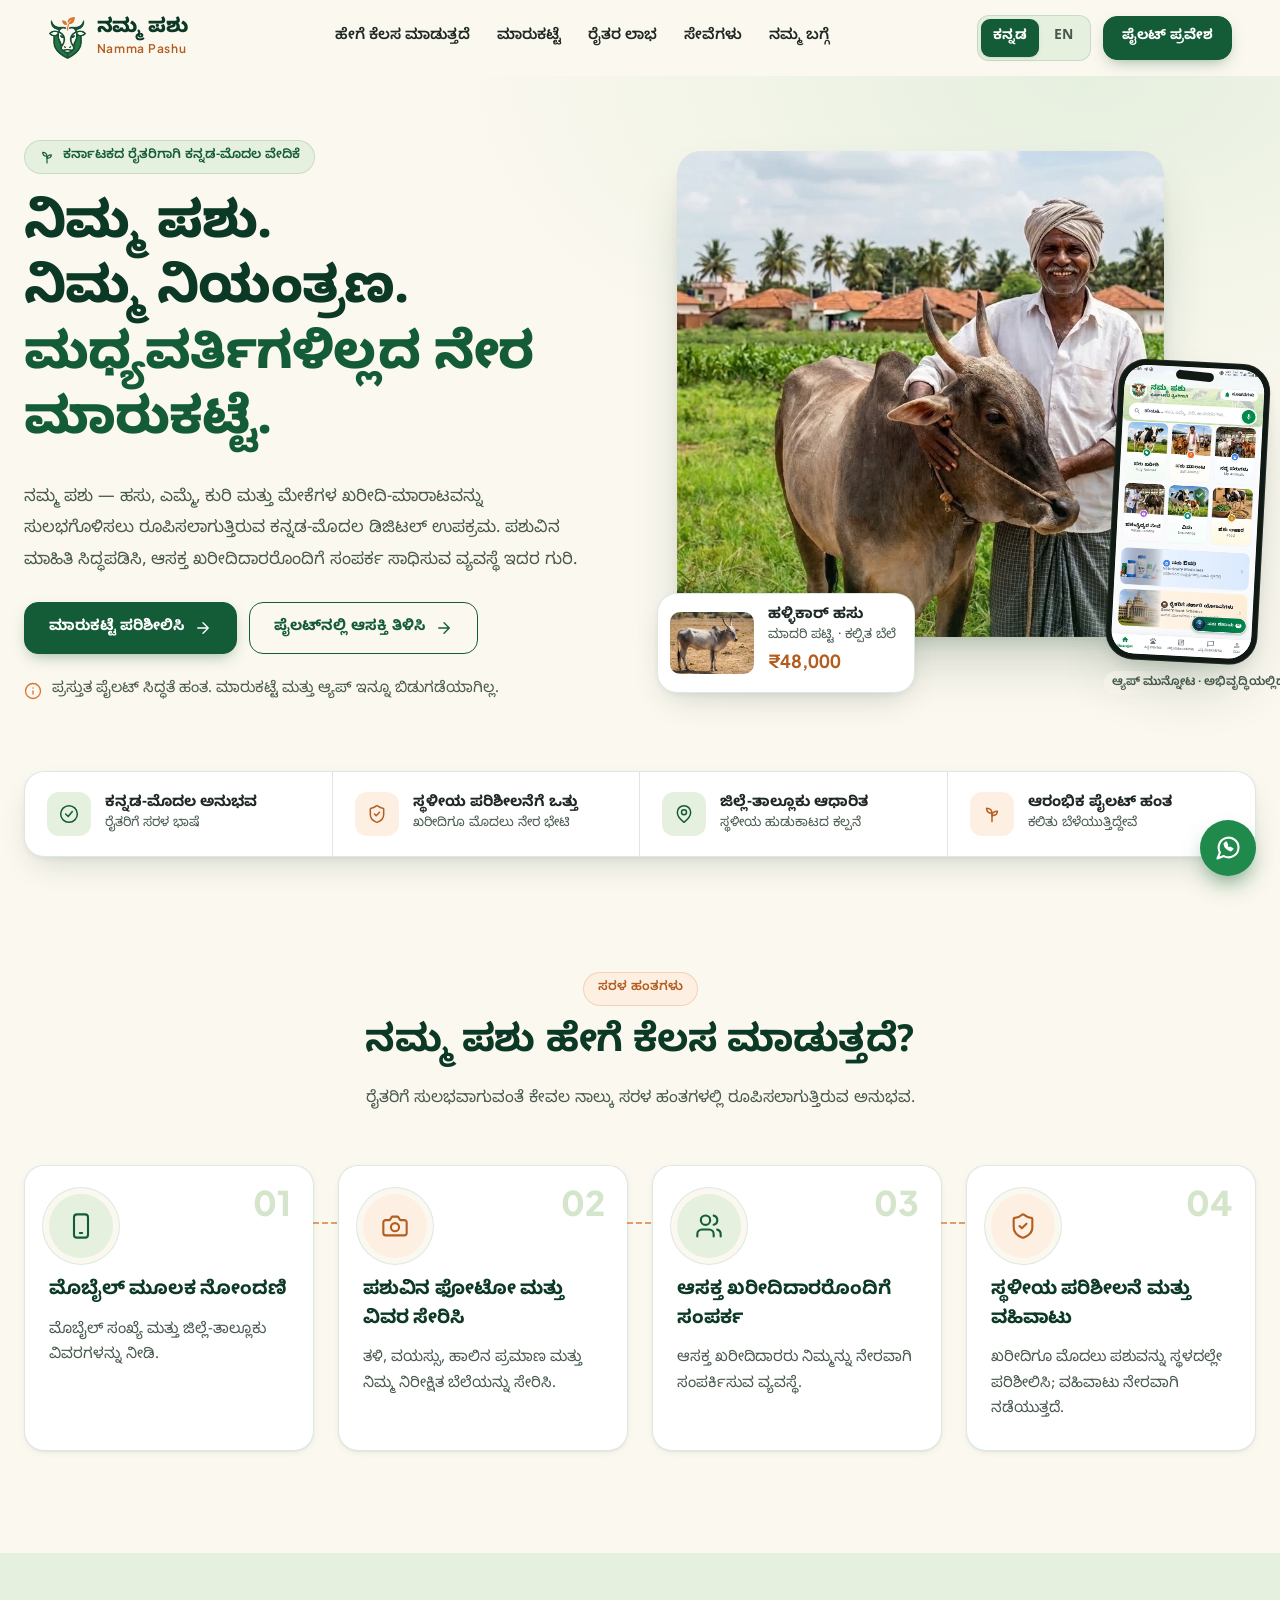
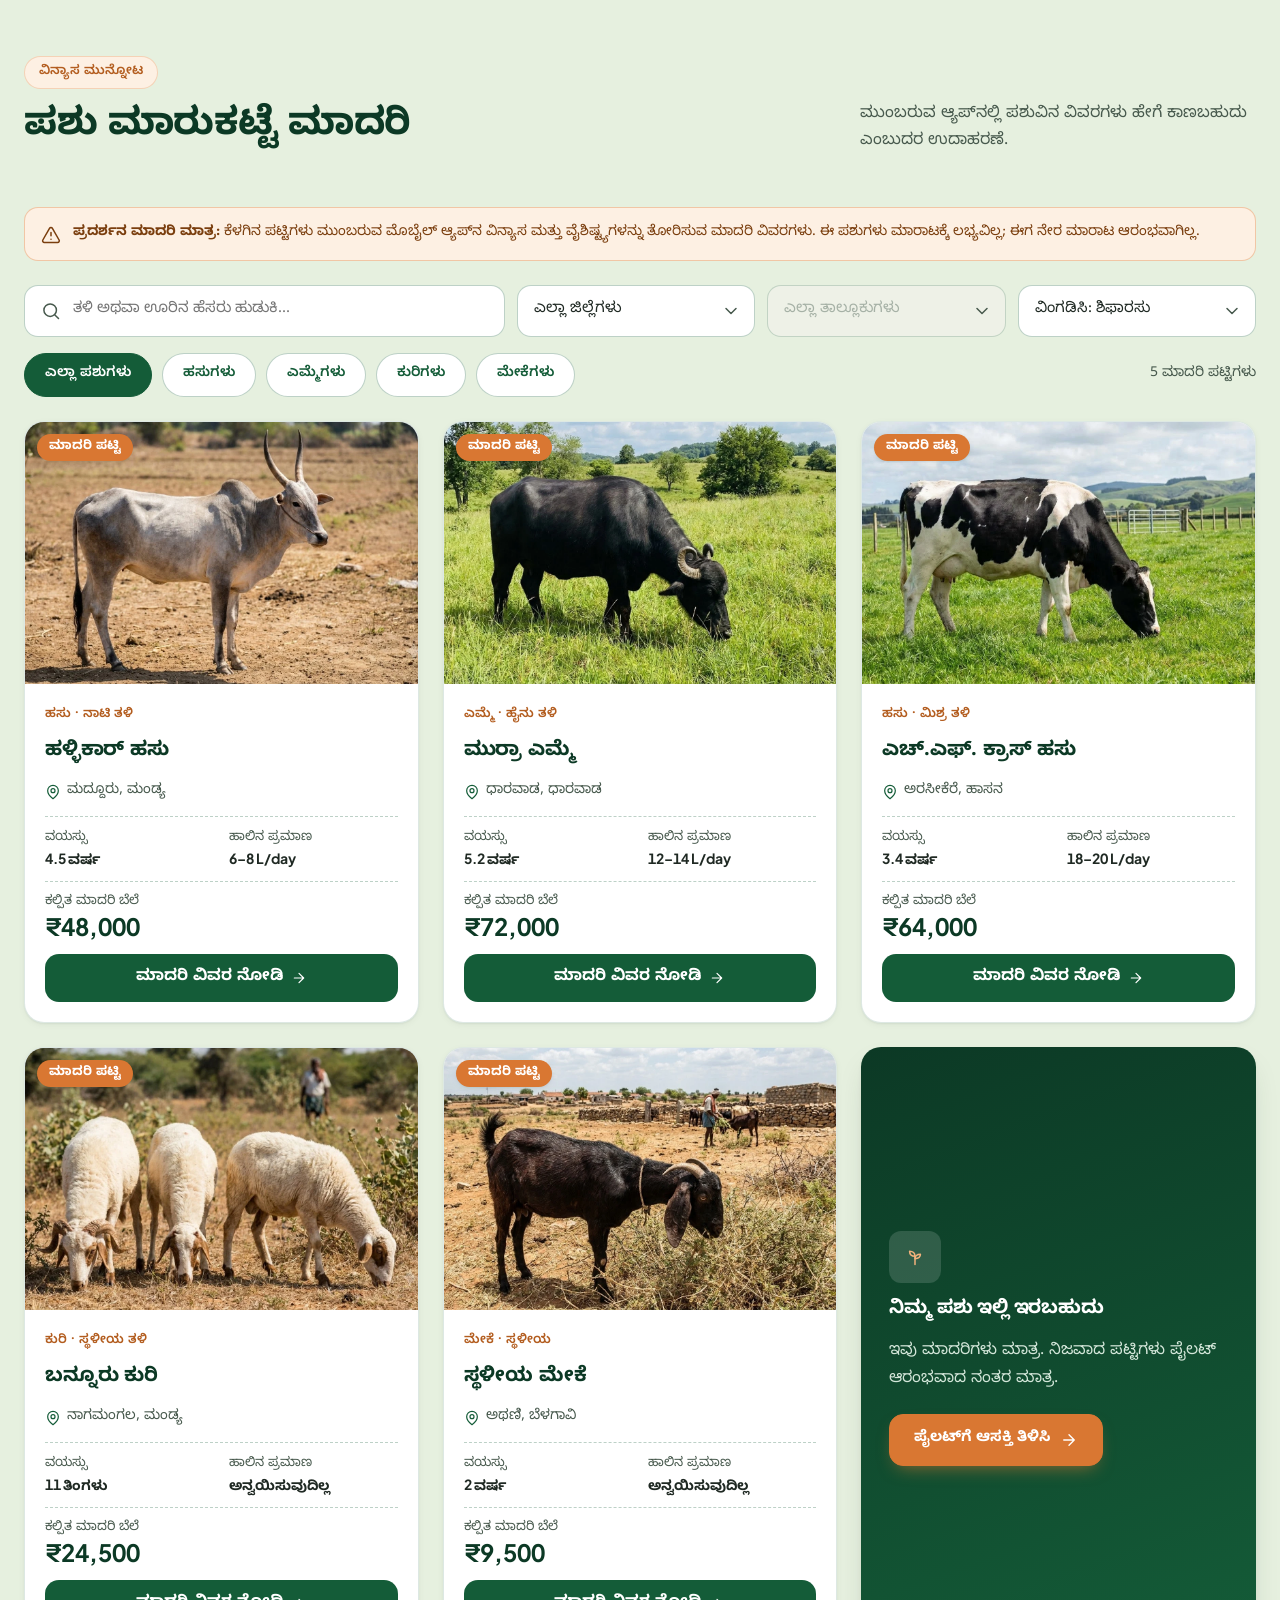
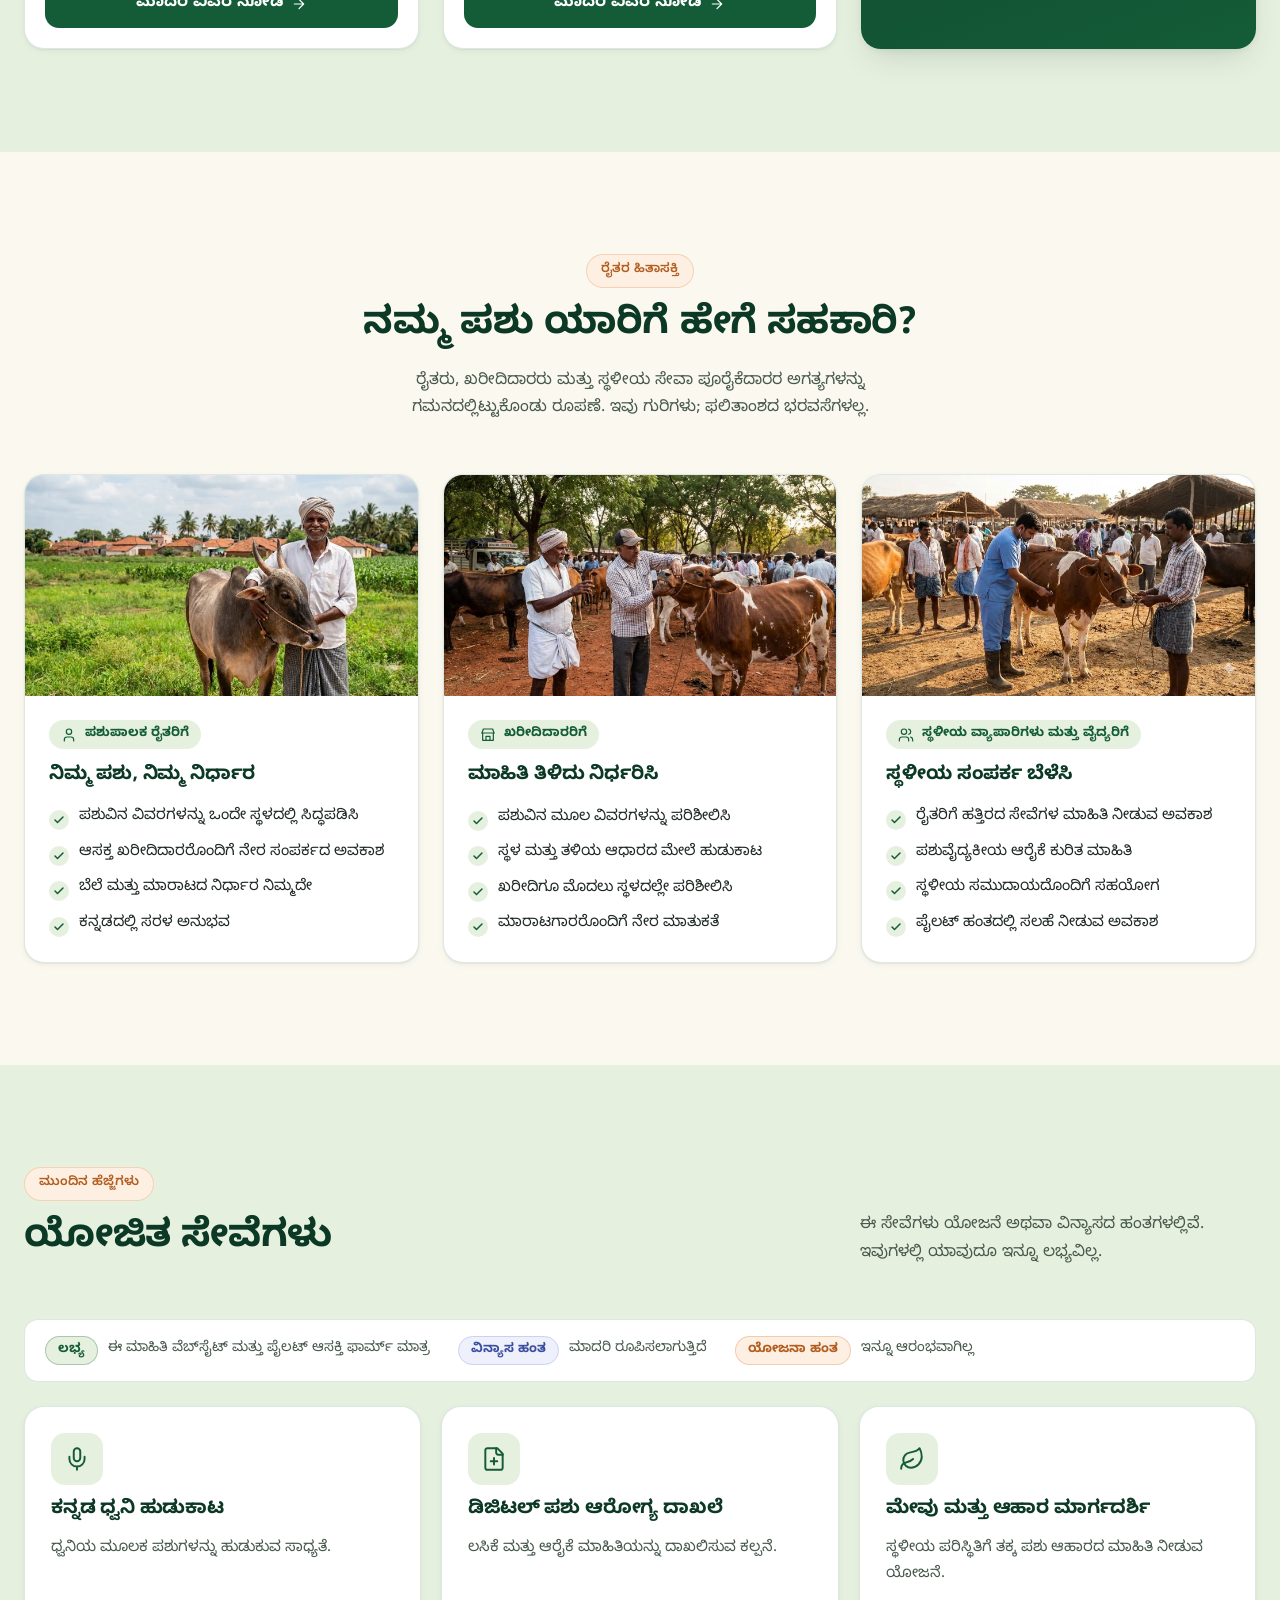
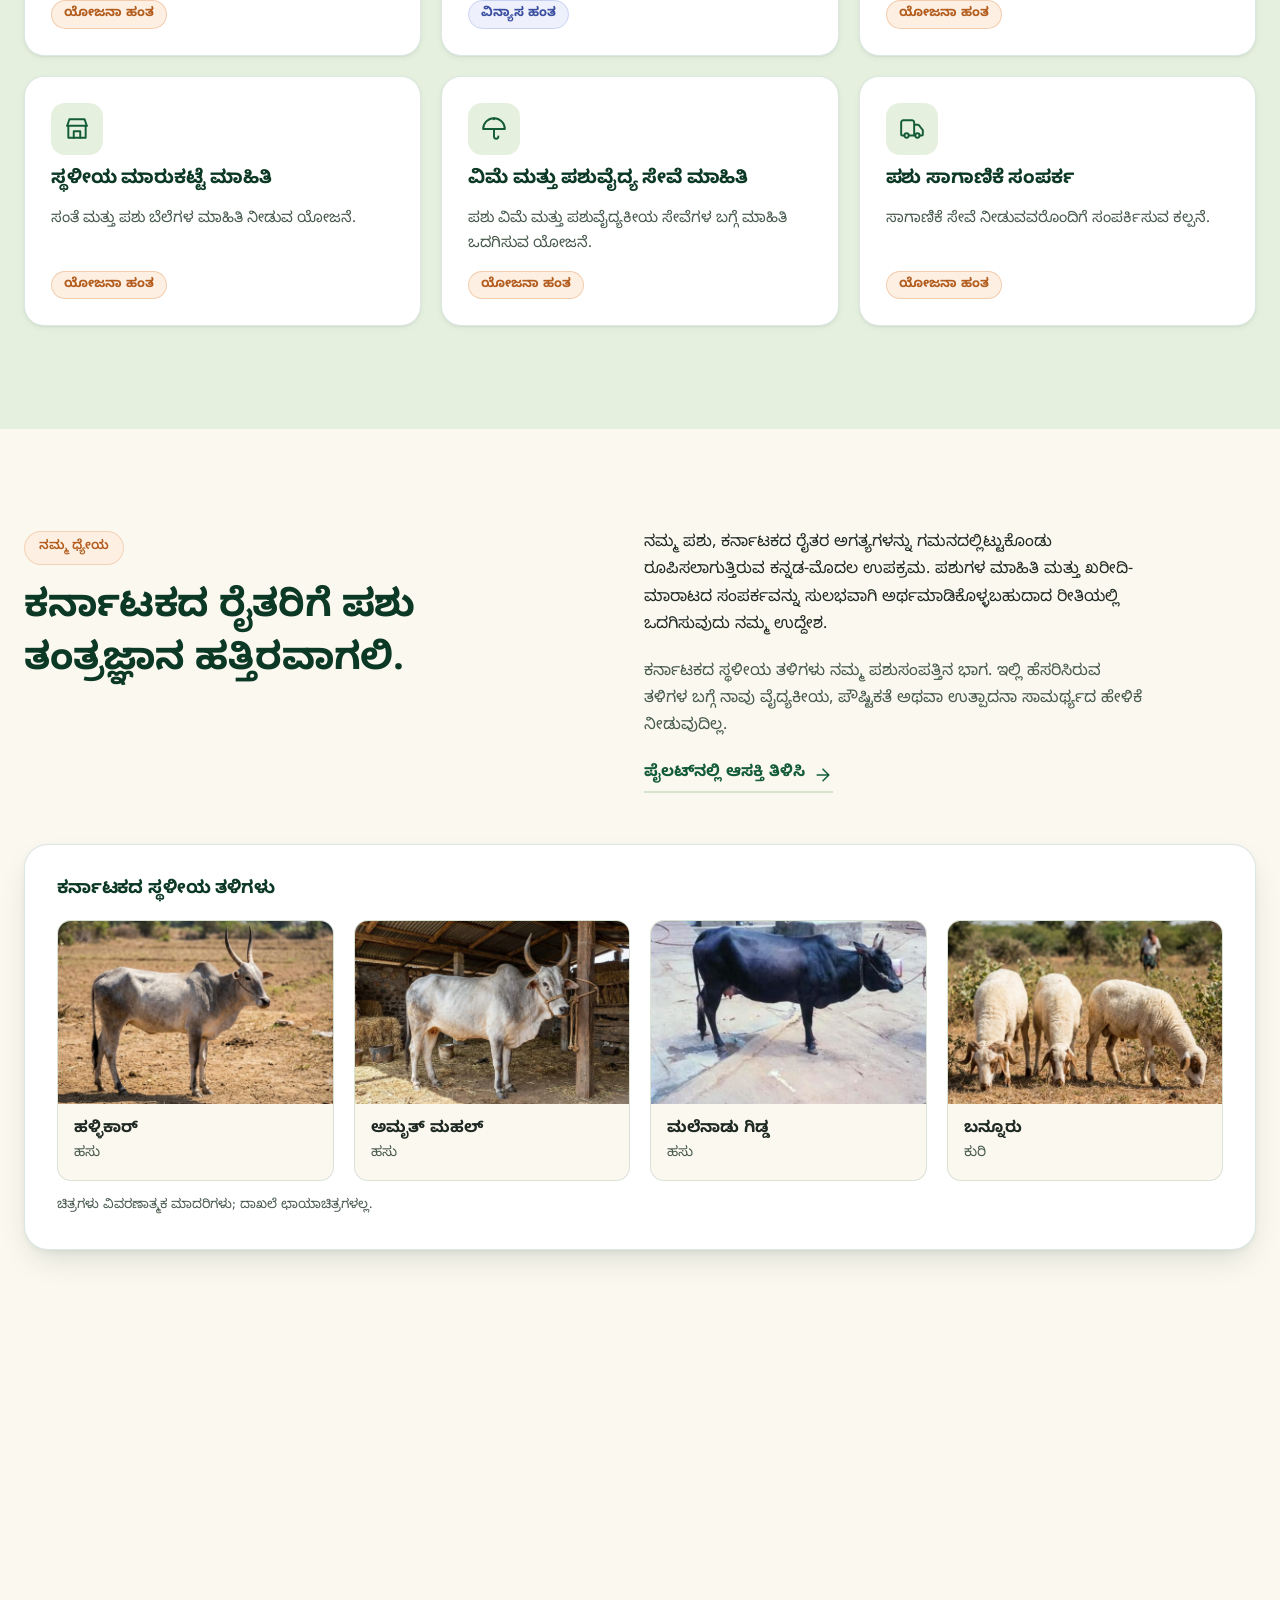
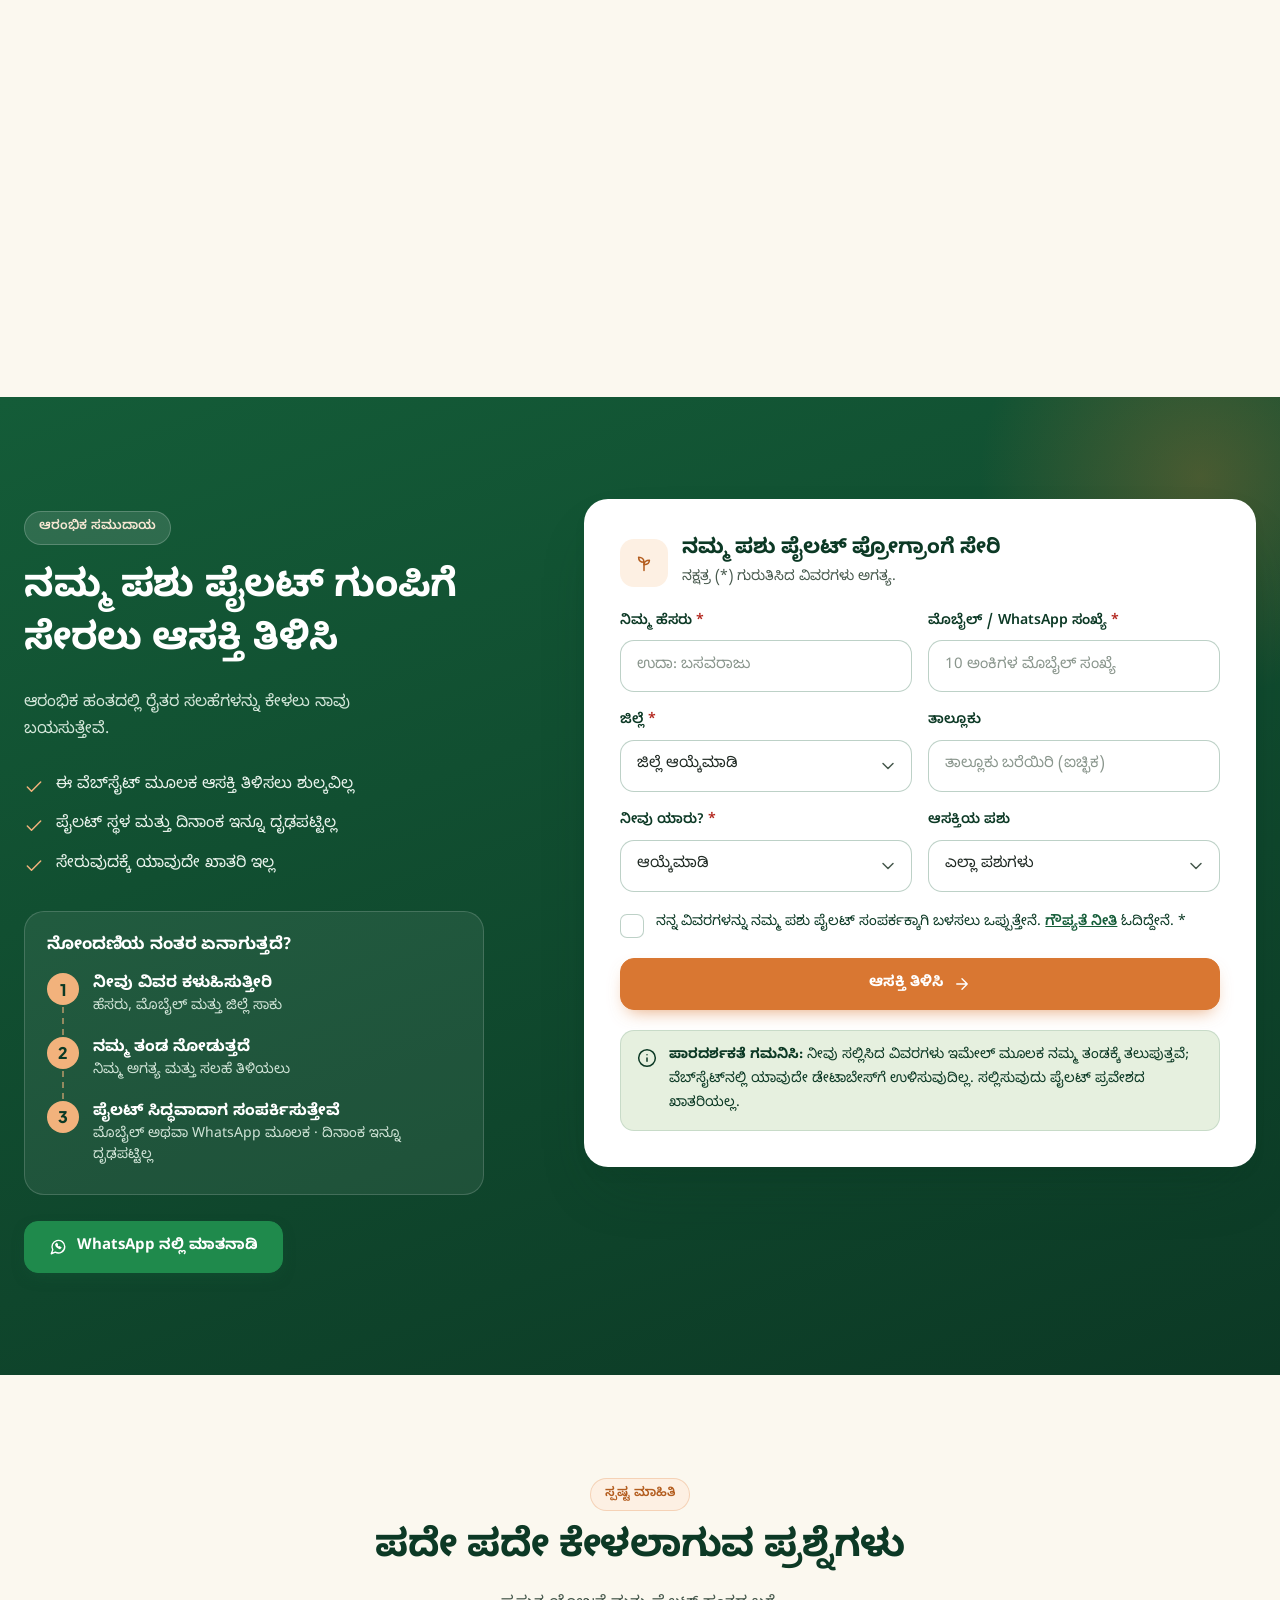
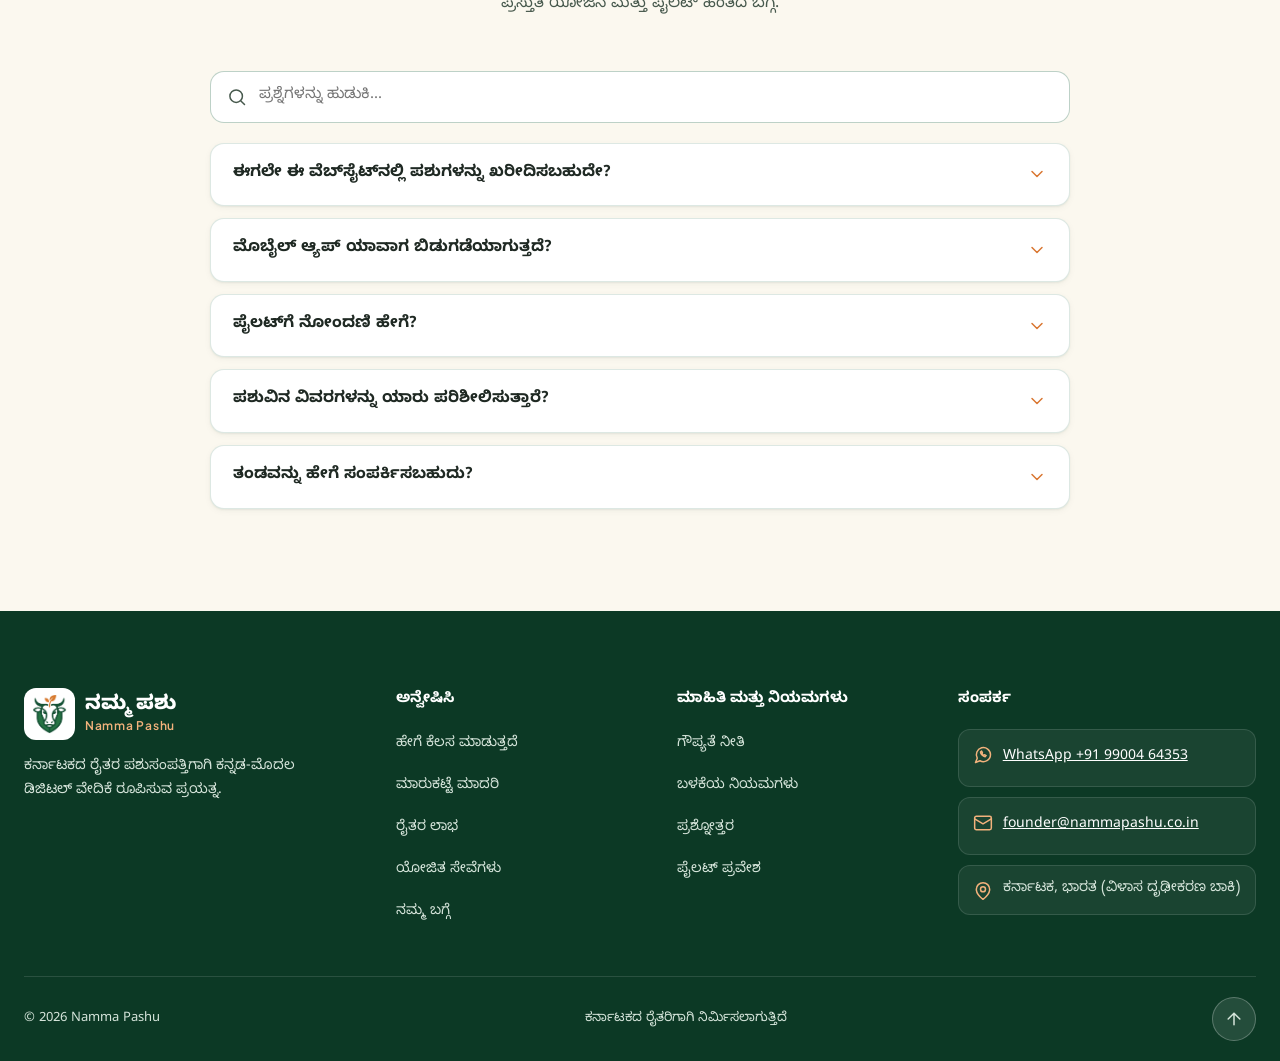
==== index.html @ 67c29d12 "Add WhatsApp contact (+91 99004 64353): floating button, footer, pilot panel, FAQ Co-Authored-By: Cl" ====
<!doctype html>
<html lang="kn">
<head>
<meta charset="utf-8">
<meta name="viewport" content="width=device-width, initial-scale=1">
<meta name="theme-color" content="#145c38">
<title>ನಮ್ಮ ಪಶು — ನಿಮ್ಮ ಪಶು. ನಿಮ್ಮ ನಿಯಂತ್ರಣ.</title>
<meta name="description" content="ನಮ್ಮ ಪಶು — ಕರ್ನಾಟಕದ ರೈತರಿಗಾಗಿ ಕನ್ನಡ-ಮೊದಲ ಪಶು ಮಾರುಕಟ್ಟೆ ಉಪಕ್ರಮ. ಪ್ರಸ್ತುತ ಪೈಲಟ್ ಸಿದ್ಧತೆ ಹಂತದಲ್ಲಿದೆ.">
<meta property="og:title" content="ನಮ್ಮ ಪಶು | ಕರ್ನಾಟಕದ ರೈತರಿಗಾಗಿ">
<meta property="og:description" content="ಪಶು ಖರೀದಿ-ಮಾರಾಟವನ್ನು ರೈತರಿಗೆ ಇನ್ನಷ್ಟು ಸುಲಭಗೊಳಿಸುವ ಕನ್ನಡ-ಮೊದಲ ಉಪಕ್ರಮ.">
<link rel="icon" href="favicon.ico" sizes="any">
<link rel="icon" href="favicon-32.png" type="image/png" sizes="32x32">
<link rel="apple-touch-icon" href="apple-touch-icon.png">
<meta property="og:image" content="https://nammapashu.co.in/og-image.jpg">
<meta property="og:type" content="website">
<meta name="twitter:card" content="summary_large_image">
<link rel="preconnect" href="https://fonts.googleapis.com">
<link rel="preconnect" href="https://fonts.gstatic.com" crossorigin>
<link rel="stylesheet" href="https://fonts.googleapis.com/css2?family=Noto+Sans+Kannada:wght@400;500;600;700;800&family=Plus+Jakarta+Sans:wght@400;500;600;700;800&display=swap">
<link rel="stylesheet" href="styles.css">
</head>
<body>

<!-- ICON SPRITE: one consistent 24px / 1.8 stroke set (no emoji) -->
<svg width="0" height="0" style="position:absolute" aria-hidden="true" focusable="false">
  <defs>
    <symbol id="i-phone" viewBox="0 0 24 24"><rect x="6" y="2" width="12" height="20" rx="2.5"/><path d="M11 18h2"/></symbol>
    <symbol id="i-camera" viewBox="0 0 24 24"><path d="M14.5 4h-5L7.5 7H4a2 2 0 0 0-2 2v9a2 2 0 0 0 2 2h16a2 2 0 0 0 2-2V9a2 2 0 0 0-2-2h-3.5z"/><circle cx="12" cy="13" r="3.5"/></symbol>
    <symbol id="i-users" viewBox="0 0 24 24"><path d="M16 21v-2a4 4 0 0 0-4-4H6a4 4 0 0 0-4 4v2"/><circle cx="9" cy="7" r="4"/><path d="M22 21v-2a4 4 0 0 0-3-3.9M16 3.1a4 4 0 0 1 0 7.8"/></symbol>
    <symbol id="i-user" viewBox="0 0 24 24"><path d="M19 21v-2a4 4 0 0 0-4-4H9a4 4 0 0 0-4 4v2"/><circle cx="12" cy="7" r="4"/></symbol>
    <symbol id="i-shield" viewBox="0 0 24 24"><path d="M20 13c0 5-3.5 7.5-7.7 9a1 1 0 0 1-.6 0C7.5 20.500 4 18 4 13V6a1 1 0 0 1 1-1c2 0 4.500-1.200 6.200-2.700a1.200 1.200 0 0 1 1.500 0C14.500 3.800 17 5 19 5a1 1 0 0 1 1 1z"/><path d="m9 12 2 2 4-4"/></symbol>
    <symbol id="i-search" viewBox="0 0 24 24"><circle cx="11" cy="11" r="7.5"/><path d="m21 21-4.300-4.300"/></symbol>
    <symbol id="i-pin" viewBox="0 0 24 24"><path d="M20 10c0 6-8 12-8 12s-8-6-8-12a8 8 0 0 1 16 0Z"/><circle cx="12" cy="10" r="3"/></symbol>
    <symbol id="i-mic" viewBox="0 0 24 24"><rect x="9" y="2" width="6" height="12" rx="3"/><path d="M19 10v2a7 7 0 0 1-14 0v-2M12 19v3"/></symbol>
    <symbol id="i-record" viewBox="0 0 24 24"><path d="M15 2H6a2 2 0 0 0-2 2v16a2 2 0 0 0 2 2h12a2 2 0 0 0 2-2V7z"/><path d="M14 2v4a2 2 0 0 0 2 2h4M9 14h6M12 11v6"/></symbol>
    <symbol id="i-leaf" viewBox="0 0 24 24"><path d="M11 20A7 7 0 0 1 9.800 6.100C15.500 5 17 4.500 19 2c1 2 2 4.200 2 8 0 5.500-4.800 10-10 10Z"/><path d="M2 21c0-3 1.900-5.400 5.100-6C9.500 14.500 12 13 13 12"/></symbol>
    <symbol id="i-store" viewBox="0 0 24 24"><path d="M3 9 5 3h14l2 6"/><path d="M4 9v11h16V9"/><path d="M3 9h18M9 20v-6h6v6"/></symbol>
    <symbol id="i-truck" viewBox="0 0 24 24"><path d="M14 18V6a2 2 0 0 0-2-2H4a2 2 0 0 0-2 2v11a1 1 0 0 0 1 1h2M15 18H9M14 8h3.500a1 1 0 0 1 .8.4l3.400 4.300a1 1 0 0 1 .3.600V17a1 1 0 0 1-1 1h-2"/><circle cx="17" cy="18" r="2"/><circle cx="7" cy="18" r="2"/></symbol>
    <symbol id="i-umbrella" viewBox="0 0 24 24"><path d="M22 12a10 10 0 0 0-20 0z"/><path d="M12 12v7a2 2 0 0 0 4 0"/><path d="M12 2v1"/></symbol>
    <symbol id="i-stetho" viewBox="0 0 24 24"><path d="M11 2v2M5 2v2M5 3H4a2 2 0 0 0-2 2v4a6 6 0 0 0 12 0V5a2 2 0 0 0-2-2h-1"/><path d="M8 15a6 6 0 0 0 12 0v-3"/><circle cx="20" cy="10" r="2"/></symbol>
    <symbol id="i-tag" viewBox="0 0 24 24"><path d="M12.600 2.600A2 2 0 0 0 11.200 2H4a2 2 0 0 0-2 2v7.200a2 2 0 0 0 .6 1.400l8.700 8.700a2.400 2.400 0 0 0 3.400 0l6.600-6.600a2.400 2.400 0 0 0 0-3.400z"/><circle cx="7.500" cy="7.500" r=".6"/></symbol>
    <symbol id="i-info" viewBox="0 0 24 24"><circle cx="12" cy="12" r="10"/><path d="M12 16v-4M12 8h.01"/></symbol>
    <symbol id="i-alert" viewBox="0 0 24 24"><path d="m21.700 18-8-14a2 2 0 0 0-3.500 0l-8 14A2 2 0 0 0 4 21h16a2 2 0 0 0 1.700-3"/><path d="M12 9v4M12 17h.01"/></symbol>
    <symbol id="i-check" viewBox="0 0 24 24"><path d="M20 6 9 17l-5-5"/></symbol>
    <symbol id="i-check-circle" viewBox="0 0 24 24"><circle cx="12" cy="12" r="10"/><path d="m8 12 3 3 5-6"/></symbol>
    <symbol id="i-arrow-right" viewBox="0 0 24 24"><path d="M5 12h14M12 5l7 7-7 7"/></symbol>
    <symbol id="i-arrow-up" viewBox="0 0 24 24"><path d="m5 12 7-7 7 7M12 19V5"/></symbol>
    <symbol id="i-chevron" viewBox="0 0 24 24"><path d="m6 9 6 6 6-6"/></symbol>
    <symbol id="i-x" viewBox="0 0 24 24"><path d="M18 6 6 18M6 6l12 12"/></symbol>
    <symbol id="i-menu" viewBox="0 0 24 24"><path d="M4 7h16M4 12h16M4 17h16"/></symbol>
    <symbol id="i-loader" viewBox="0 0 24 24"><path d="M21 12a9 9 0 1 1-6.200-8.600"/></symbol>
    <symbol id="i-mail" viewBox="0 0 24 24"><rect x="2" y="4" width="20" height="16" rx="2"/><path d="m22 7-10 6L2 7"/></symbol>
    <symbol id="i-heart" viewBox="0 0 24 24"><path d="M19 14c1.500-1.500 3-3.200 3-5.500A5.500 5.500 0 0 0 16.500 3c-1.800 0-3 .5-4.500 2-1.500-1.500-2.700-2-4.500-2A5.500 5.500 0 0 0 2 8.500c0 2.300 1.500 4 3 5.500l7 7Z"/></symbol>
    <symbol id="i-filter" viewBox="0 0 24 24"><path d="M3 5h18M6 12h12M10 19h4"/></symbol>
    <symbol id="i-copy" viewBox="0 0 24 24"><rect x="8" y="8" width="13" height="13" rx="2"/><path d="M4 16V5a2 2 0 0 1 2-2h11"/></symbol>
    <symbol id="i-whatsapp" viewBox="0 0 24 24"><path d="M21 11.5a8.5 8.5 0 0 1-12.6 7.4L3 21l2.1-5.2A8.5 8.5 0 1 1 21 11.5Z"/><path d="M9 8.5c.3 2.6 2.9 5.2 5.5 5.5l1.3-1.3-2-1-.9.7c-.9-.4-1.9-1.4-2.3-2.3l.7-.9-1-2Z"/></symbol>
    <symbol id="i-sprout" viewBox="0 0 24 24"><path d="M12 21V11"/><path d="M12 11C12 7.500 9.500 5 5.500 5c0 3.500 2.500 6 6.500 6Z"/><path d="M12 14c0-3 2.200-5.200 6.500-5.200 0 3.200-2.200 5.200-6.500 5.200Z"/></symbol>
  </defs>
</svg>

<a class="skip-link" href="#main" data-kn="ಮುಖ್ಯ ವಿಷಯಕ್ಕೆ ಹೋಗಿ" data-en="Skip to main content">ಮುಖ್ಯ ವಿಷಯಕ್ಕೆ ಹೋಗಿ</a>

<header class="site-header" id="top">
  <div class="header-inner">
    <a class="brand" href="#top" aria-label="Namma Pashu home"><span class="brand-mark"><img src="assets/logo-icon.png" alt="" width="39" height="44"></span><span class="brand-copy"><strong>ನಮ್ಮ ಪಶು</strong><small>Namma Pashu</small></span></a>
    <nav class="main-nav" id="mainNav" aria-label="Main">
      <a href="#how" data-kn="ಹೇಗೆ ಕೆಲಸ ಮಾಡುತ್ತದೆ" data-en="How it works">ಹೇಗೆ ಕೆಲಸ ಮಾಡುತ್ತದೆ</a>
      <a href="#market" data-kn="ಮಾರುಕಟ್ಟೆ" data-en="Marketplace">ಮಾರುಕಟ್ಟೆ</a>
      <a href="#benefits" data-kn="ರೈತರ ಲಾಭ" data-en="Farmer benefits">ರೈತರ ಲಾಭ</a>
      <a href="#features" data-kn="ಸೇವೆಗಳು" data-en="Services">ಸೇವೆಗಳು</a>
      <a href="#about" data-kn="ನಮ್ಮ ಬಗ್ಗೆ" data-en="About us">ನಮ್ಮ ಬಗ್ಗೆ</a>
      <div class="nav-mobile-only">
        <a class="button button-block" href="#pilot" data-kn="ಪೈಲಟ್ ಪ್ರವೇಶ" data-en="Join the pilot">ಪೈಲಟ್ ಪ್ರವೇಶ</a>
      </div>
    </nav>
    <div class="header-actions">
      <div class="lang-switch" role="group" aria-label="Language">
        <button type="button" data-lang="kn" class="is-active" aria-pressed="true">ಕನ್ನಡ</button>
        <button type="button" data-lang="en" aria-pressed="false">EN</button>
      </div>
      <a class="button button-small header-cta" href="#pilot" data-kn="ಪೈಲಟ್ ಪ್ರವೇಶ" data-en="Join the pilot">ಪೈಲಟ್ ಪ್ರವೇಶ</a>
      <button class="menu-toggle" id="menuToggle" aria-label="Open menu" aria-expanded="false" aria-controls="mainNav"><svg class="icon icon-open"><use href="#i-menu"/></svg><svg class="icon icon-close"><use href="#i-x"/></svg></button>
    </div>
  </div>
</header>

<main id="main">

<!-- A. HERO -->
<section class="hero">
  <div class="wrap hero-grid">
    <div class="hero-copy">
      <span class="chip chip-green"><svg class="icon"><use href="#i-sprout"/></svg><span data-kn="ಕರ್ನಾಟಕದ ರೈತರಿಗಾಗಿ ಕನ್ನಡ-ಮೊದಲ ವೇದಿಕೆ" data-en="A Kannada-first platform for Karnataka’s farmers">ಕರ್ನಾಟಕದ ರೈತರಿಗಾಗಿ ಕನ್ನಡ-ಮೊದಲ ವೇದಿಕೆ</span></span>
      <h1 data-kn="ನಿಮ್ಮ ಪಶು.<br>ನಿಮ್ಮ ನಿಯಂತ್ರಣ.<br><em>ಮಧ್ಯವರ್ತಿಗಳಿಲ್ಲದ ನೇರ ಮಾರುಕಟ್ಟೆ.</em>" data-en="Your livestock.<br>Your control.<br><em>A direct market, without middlemen.</em>">ನಿಮ್ಮ ಪಶು.<br>ನಿಮ್ಮ ನಿಯಂತ್ರಣ.<br><em>ಮಧ್ಯವರ್ತಿಗಳಿಲ್ಲದ ನೇರ ಮಾರುಕಟ್ಟೆ.</em></h1>
      <p class="lead" data-kn="ನಮ್ಮ ಪಶು — ಹಸು, ಎಮ್ಮೆ, ಕುರಿ ಮತ್ತು ಮೇಕೆಗಳ ಖರೀದಿ-ಮಾರಾಟವನ್ನು ಸುಲಭಗೊಳಿಸಲು ರೂಪಿಸಲಾಗುತ್ತಿರುವ ಕನ್ನಡ-ಮೊದಲ ಡಿಜಿಟಲ್ ಉಪಕ್ರಮ. ಪಶುವಿನ ಮಾಹಿತಿ ಸಿದ್ಧಪಡಿಸಿ, ಆಸಕ್ತ ಖರೀದಿದಾರರೊಂದಿಗೆ ಸಂಪರ್ಕ ಸಾಧಿಸುವ ವ್ಯವಸ್ಥೆ ಇದರ ಗುರಿ." data-en="Namma Pashu is a Kannada-first digital initiative being built to make buying and selling cattle, buffaloes, sheep and goats easier — helping farmers prepare listings and connect with interested buyers.">ನಮ್ಮ ಪಶು — ಹಸು, ಎಮ್ಮೆ, ಕುರಿ ಮತ್ತು ಮೇಕೆಗಳ ಖರೀದಿ-ಮಾರಾಟವನ್ನು ಸುಲಭಗೊಳಿಸಲು ರೂಪಿಸಲಾಗುತ್ತಿರುವ ಕನ್ನಡ-ಮೊದಲ ಡಿಜಿಟಲ್ ಉಪಕ್ರಮ. ಪಶುವಿನ ಮಾಹಿತಿ ಸಿದ್ಧಪಡಿಸಿ, ಆಸಕ್ತ ಖರೀದಿದಾರರೊಂದಿಗೆ ಸಂಪರ್ಕ ಸಾಧಿಸುವ ವ್ಯವಸ್ಥೆ ಇದರ ಗುರಿ.</p>
      <div class="hero-actions">
        <a class="button" href="#market"><span data-kn="ಮಾರುಕಟ್ಟೆ ಪರಿಶೀಲಿಸಿ" data-en="Explore the marketplace preview">ಮಾರುಕಟ್ಟೆ ಪರಿಶೀಲಿಸಿ</span><svg class="icon"><use href="#i-arrow-right"/></svg></a>
        <a class="button button-outline" href="#pilot"><span data-kn="ಪೈಲಟ್‌ನಲ್ಲಿ ಆಸಕ್ತಿ ತಿಳಿಸಿ" data-en="Register pilot interest">ಪೈಲಟ್‌ನಲ್ಲಿ ಆಸಕ್ತಿ ತಿಳಿಸಿ</span><svg class="icon"><use href="#i-arrow-right"/></svg></a>
      </div>
      <p class="hero-note"><svg class="icon"><use href="#i-info"/></svg><span data-kn="ಪ್ರಸ್ತುತ ಪೈಲಟ್ ಸಿದ್ಧತೆ ಹಂತ. ಮಾರುಕಟ್ಟೆ ಮತ್ತು ಆ್ಯಪ್ ಇನ್ನೂ ಬಿಡುಗಡೆಯಾಗಿಲ್ಲ." data-en="Currently in pilot preparation. The marketplace and app are not yet launched.">ಪ್ರಸ್ತುತ ಪೈಲಟ್ ಸಿದ್ಧತೆ ಹಂತ. ಮಾರುಕಟ್ಟೆ ಮತ್ತು ಆ್ಯಪ್ ಇನ್ನೂ ಬಿಡುಗಡೆಯಾಗಿಲ್ಲ.</span></p>
    </div>

    <div class="hero-visual">
      <div class="hero-photo">
        <img src="assets/farmer-cow-hero.webp" alt="ಹೊಲದಲ್ಲಿ ಹಸುವಿನೊಂದಿಗೆ ನಗುತ್ತಿರುವ ರೈತ" width="960" height="768" fetchpriority="high">
      </div>
      <div class="hero-sample" aria-hidden="true">
        <img src="assets/hallikar-cow.webp" alt="" width="96" height="70">
        <div><b data-kn="ಹಳ್ಳಿಕಾರ್ ಹಸು" data-en="Hallikar cow">ಹಳ್ಳಿಕಾರ್ ಹಸು</b><small data-kn="ಮಾದರಿ ಪಟ್ಟಿ · ಕಲ್ಪಿತ ಬೆಲೆ" data-en="Sample listing · illustrative price">ಮಾದರಿ ಪಟ್ಟಿ · ಕಲ್ಪಿತ ಬೆಲೆ</small><strong>₹48,000</strong></div>
      </div>
      <figure class="phone" aria-label="Concept preview of the future mobile app">
        <div class="phone-frame">
          <div class="phone-notch"></div>
          <div class="phone-screen"><img src="assets/app-home.webp" alt="ನಮ್ಮ ಪಶು ಆ್ಯಪ್ ಮುಖಪುಟದ ಮುನ್ನೋಟ" width="540" height="1113"></div>
        </div>
        <figcaption data-kn="ಆ್ಯಪ್ ಮುನ್ನೋಟ · ಅಭಿವೃದ್ಧಿಯಲ್ಲಿದೆ" data-en="App preview · in development">ಆ್ಯಪ್ ಮುನ್ನೋಟ · ಅಭಿವೃದ್ಧಿಯಲ್ಲಿದೆ</figcaption>
      </figure>
    </div>
  </div>

  <div class="wrap">
    <ul class="trust-strip">
      <li><span class="ico"><svg class="icon"><use href="#i-check-circle"/></svg></span><div><b data-kn="ಕನ್ನಡ-ಮೊದಲ ಅನುಭವ" data-en="Kannada-first experience">ಕನ್ನಡ-ಮೊದಲ ಅನುಭವ</b><small data-kn="ರೈತರಿಗೆ ಸರಳ ಭಾಷೆ" data-en="Plain language for farmers">ರೈತರಿಗೆ ಸರಳ ಭಾಷೆ</small></div></li>
      <li><span class="ico ico-orange"><svg class="icon"><use href="#i-shield"/></svg></span><div><b data-kn="ಸ್ಥಳೀಯ ಪರಿಶೀಲನೆಗೆ ಒತ್ತು" data-en="Local verification first">ಸ್ಥಳೀಯ ಪರಿಶೀಲನೆಗೆ ಒತ್ತು</b><small data-kn="ಖರೀದಿಗೂ ಮೊದಲು ನೇರ ಭೇಟಿ" data-en="Meet and inspect before you buy">ಖರೀದಿಗೂ ಮೊದಲು ನೇರ ಭೇಟಿ</small></div></li>
      <li><span class="ico"><svg class="icon"><use href="#i-pin"/></svg></span><div><b data-kn="ಜಿಲ್ಲೆ-ತಾಲ್ಲೂಕು ಆಧಾರಿತ" data-en="District and taluk based">ಜಿಲ್ಲೆ-ತಾಲ್ಲೂಕು ಆಧಾರಿತ</b><small data-kn="ಸ್ಥಳೀಯ ಹುಡುಕಾಟದ ಕಲ್ಪನೆ" data-en="Designed for local discovery">ಸ್ಥಳೀಯ ಹುಡುಕಾಟದ ಕಲ್ಪನೆ</small></div></li>
      <li><span class="ico ico-orange"><svg class="icon"><use href="#i-sprout"/></svg></span><div><b data-kn="ಆರಂಭಿಕ ಪೈಲಟ್ ಹಂತ" data-en="Early pilot stage">ಆರಂಭಿಕ ಪೈಲಟ್ ಹಂತ</b><small data-kn="ಕಲಿತು ಬೆಳೆಯುತ್ತಿದ್ದೇವೆ" data-en="Learning with farmers">ಕಲಿತು ಬೆಳೆಯುತ್ತಿದ್ದೇವೆ</small></div></li>
    </ul>
  </div>
</section>

<!-- B. HOW IT WORKS -->
<section class="section" id="how">
  <div class="wrap">
    <header class="section-head">
      <span class="chip chip-orange" data-kn="ಸರಳ ಹಂತಗಳು" data-en="Four simple steps">ಸರಳ ಹಂತಗಳು</span>
      <h2 data-kn="ನಮ್ಮ ಪಶು ಹೇಗೆ ಕೆಲಸ ಮಾಡುತ್ತದೆ?" data-en="How will Namma Pashu work?">ನಮ್ಮ ಪಶು ಹೇಗೆ ಕೆಲಸ ಮಾಡುತ್ತದೆ?</h2>
      <p data-kn="ರೈತರಿಗೆ ಸುಲಭವಾಗುವಂತೆ ಕೇವಲ ನಾಲ್ಕು ಸರಳ ಹಂತಗಳಲ್ಲಿ ರೂಪಿಸಲಾಗುತ್ತಿರುವ ಅನುಭವ." data-en="An experience being designed in just four steps, so it stays easy for farmers.">ರೈತರಿಗೆ ಸುಲಭವಾಗುವಂತೆ ಕೇವಲ ನಾಲ್ಕು ಸರಳ ಹಂತಗಳಲ್ಲಿ ರೂಪಿಸಲಾಗುತ್ತಿರುವ ಅನುಭವ.</p>
    </header>
    <ol class="steps">
      <li class="step"><span class="step-ico"><svg class="icon"><use href="#i-phone"/></svg></span><span class="step-no">01</span><h3 data-kn="ಮೊಬೈಲ್ ಮೂಲಕ ನೋಂದಣಿ" data-en="Register with your mobile">ಮೊಬೈಲ್ ಮೂಲಕ ನೋಂದಣಿ</h3><p data-kn="ಮೊಬೈಲ್ ಸಂಖ್ಯೆ ಮತ್ತು ಜಿಲ್ಲೆ-ತಾಲ್ಲೂಕು ವಿವರಗಳನ್ನು ನೀಡಿ." data-en="Share your mobile number and district / taluk details.">ಮೊಬೈಲ್ ಸಂಖ್ಯೆ ಮತ್ತು ಜಿಲ್ಲೆ-ತಾಲ್ಲೂಕು ವಿವರಗಳನ್ನು ನೀಡಿ.</p></li>
      <li class="step"><span class="step-ico step-ico-orange"><svg class="icon"><use href="#i-camera"/></svg></span><span class="step-no">02</span><h3 data-kn="ಪಶುವಿನ ಫೋಟೋ ಮತ್ತು ವಿವರ ಸೇರಿಸಿ" data-en="Add photos and details">ಪಶುವಿನ ಫೋಟೋ ಮತ್ತು ವಿವರ ಸೇರಿಸಿ</h3><p data-kn="ತಳಿ, ವಯಸ್ಸು, ಹಾಲಿನ ಪ್ರಮಾಣ ಮತ್ತು ನಿಮ್ಮ ನಿರೀಕ್ಷಿತ ಬೆಲೆಯನ್ನು ಸೇರಿಸಿ." data-en="Add breed, age, milk yield and your expected price.">ತಳಿ, ವಯಸ್ಸು, ಹಾಲಿನ ಪ್ರಮಾಣ ಮತ್ತು ನಿಮ್ಮ ನಿರೀಕ್ಷಿತ ಬೆಲೆಯನ್ನು ಸೇರಿಸಿ.</p></li>
      <li class="step"><span class="step-ico"><svg class="icon"><use href="#i-users"/></svg></span><span class="step-no">03</span><h3 data-kn="ಆಸಕ್ತ ಖರೀದಿದಾರರೊಂದಿಗೆ ಸಂಪರ್ಕ" data-en="Connect with interested buyers">ಆಸಕ್ತ ಖರೀದಿದಾರರೊಂದಿಗೆ ಸಂಪರ್ಕ</h3><p data-kn="ಆಸಕ್ತ ಖರೀದಿದಾರರು ನಿಮ್ಮನ್ನು ನೇರವಾಗಿ ಸಂಪರ್ಕಿಸುವ ವ್ಯವಸ್ಥೆ." data-en="A way for interested buyers to contact you directly.">ಆಸಕ್ತ ಖರೀದಿದಾರರು ನಿಮ್ಮನ್ನು ನೇರವಾಗಿ ಸಂಪರ್ಕಿಸುವ ವ್ಯವಸ್ಥೆ.</p></li>
      <li class="step"><span class="step-ico step-ico-orange"><svg class="icon"><use href="#i-shield"/></svg></span><span class="step-no">04</span><h3 data-kn="ಸ್ಥಳೀಯ ಪರಿಶೀಲನೆ ಮತ್ತು ವಹಿವಾಟು" data-en="Local inspection and transaction">ಸ್ಥಳೀಯ ಪರಿಶೀಲನೆ ಮತ್ತು ವಹಿವಾಟು</h3><p data-kn="ಖರೀದಿಗೂ ಮೊದಲು ಪಶುವನ್ನು ಸ್ಥಳದಲ್ಲೇ ಪರಿಶೀಲಿಸಿ; ವಹಿವಾಟು ನೇರವಾಗಿ ನಡೆಯುತ್ತದೆ." data-en="Inspect the animal in person before buying; the transaction happens directly between you.">ಖರೀದಿಗೂ ಮೊದಲು ಪಶುವನ್ನು ಸ್ಥಳದಲ್ಲೇ ಪರಿಶೀಲಿಸಿ; ವಹಿವಾಟು ನೇರವಾಗಿ ನಡೆಯುತ್ತದೆ.</p></li>
    </ol>
  </div>
</section>

<!-- C. MARKETPLACE PREVIEW -->
<section class="section section-sage" id="market">
  <div class="wrap">
    <header class="section-head section-head-split">
      <div>
        <span class="chip chip-orange" data-kn="ವಿನ್ಯಾಸ ಮುನ್ನೋಟ" data-en="Design preview">ವಿನ್ಯಾಸ ಮುನ್ನೋಟ</span>
        <h2 data-kn="ಪಶು ಮಾರುಕಟ್ಟೆ ಮಾದರಿ" data-en="Livestock marketplace preview">ಪಶು ಮಾರುಕಟ್ಟೆ ಮಾದರಿ</h2>
      </div>
      <p data-kn="ಮುಂಬರುವ ಆ್ಯಪ್‌ನಲ್ಲಿ ಪಶುವಿನ ವಿವರಗಳು ಹೇಗೆ ಕಾಣಬಹುದು ಎಂಬುದರ ಉದಾಹರಣೆ." data-en="An example of how livestock details may appear in the future app.">ಮುಂಬರುವ ಆ್ಯಪ್‌ನಲ್ಲಿ ಪಶುವಿನ ವಿವರಗಳು ಹೇಗೆ ಕಾಣಬಹುದು ಎಂಬುದರ ಉದಾಹರಣೆ.</p>
    </header>

    <div class="alert alert-warn" role="note"><svg class="icon"><use href="#i-alert"/></svg><p><b data-kn="ಪ್ರದರ್ಶನ ಮಾದರಿ ಮಾತ್ರ:" data-en="Demonstration only:">ಪ್ರದರ್ಶನ ಮಾದರಿ ಮಾತ್ರ:</b> <span data-kn="ಕೆಳಗಿನ ಪಟ್ಟಿಗಳು ಮುಂಬರುವ ಮೊಬೈಲ್ ಆ್ಯಪ್‌ನ ವಿನ್ಯಾಸ ಮತ್ತು ವೈಶಿಷ್ಟ್ಯಗಳನ್ನು ತೋರಿಸುವ ಮಾದರಿ ವಿವರಗಳು. ಈ ಪಶುಗಳು ಮಾರಾಟಕ್ಕೆ ಲಭ್ಯವಿಲ್ಲ; ಈಗ ನೇರ ಮಾರಾಟ ಆರಂಭವಾಗಿಲ್ಲ." data-en="The listings below are sample details that show the design of the upcoming mobile app. These animals are not for sale and no direct selling has started.">ಕೆಳಗಿನ ಪಟ್ಟಿಗಳು ಮುಂಬರುವ ಮೊಬೈಲ್ ಆ್ಯಪ್‌ನ ವಿನ್ಯಾಸ ಮತ್ತು ವೈಶಿಷ್ಟ್ಯಗಳನ್ನು ತೋರಿಸುವ ಮಾದರಿ ವಿವರಗಳು. ಈ ಪಶುಗಳು ಮಾರಾಟಕ್ಕೆ ಲಭ್ಯವಿಲ್ಲ; ಈಗ ನೇರ ಮಾರಾಟ ಆರಂಭವಾಗಿಲ್ಲ.</span></p></div>

    <form class="filters" id="filters" role="search" onsubmit="return false">
      <label class="search-field"><span class="sr-only" data-kn="ಹುಡುಕಿ" data-en="Search">ಹುಡುಕಿ</span><svg class="icon"><use href="#i-search"/></svg><input type="search" id="mSearch" autocomplete="off" placeholder="ತಳಿ ಅಥವಾ ಊರಿನ ಹೆಸರು ಹುಡುಕಿ..." data-kn-placeholder="ತಳಿ ಅಥವಾ ಊರಿನ ಹೆಸರು ಹುಡುಕಿ..." data-en-placeholder="Search by breed or place..."></label>
      <div class="selects">
        <label class="select-field"><span class="sr-only" data-kn="ಜಿಲ್ಲೆ" data-en="District">ಜಿಲ್ಲೆ</span><select id="mDistrict"></select><svg class="icon"><use href="#i-chevron"/></svg></label>
        <label class="select-field"><span class="sr-only" data-kn="ತಾಲ್ಲೂಕು" data-en="Taluk">ತಾಲ್ಲೂಕು</span><select id="mTaluk" disabled></select><svg class="icon"><use href="#i-chevron"/></svg></label>
        <label class="select-field"><span class="sr-only" data-kn="ವಿಂಗಡಿಸಿ" data-en="Sort">ವಿಂಗಡಿಸಿ</span><select id="mSort"></select><svg class="icon"><use href="#i-chevron"/></svg></label>
      </div>
    </form>
    <div class="chips" role="group" aria-label="Category">
      <button type="button" class="filter-chip is-active" data-filter="all" aria-pressed="true" data-kn="ಎಲ್ಲಾ ಪಶುಗಳು" data-en="All animals">ಎಲ್ಲಾ ಪಶುಗಳು</button>
      <button type="button" class="filter-chip" data-filter="cow" aria-pressed="false" data-kn="ಹಸುಗಳು" data-en="Cattle">ಹಸುಗಳು</button>
      <button type="button" class="filter-chip" data-filter="buffalo" aria-pressed="false" data-kn="ಎಮ್ಮೆಗಳು" data-en="Buffaloes">ಎಮ್ಮೆಗಳು</button>
      <button type="button" class="filter-chip" data-filter="sheep" aria-pressed="false" data-kn="ಕುರಿಗಳು" data-en="Sheep">ಕುರಿಗಳು</button>
      <button type="button" class="filter-chip" data-filter="goat" aria-pressed="false" data-kn="ಮೇಕೆಗಳು" data-en="Goats">ಮೇಕೆಗಳು</button>
      <span class="result-count" id="resultCount" role="status" aria-live="polite"></span>
    </div>

    <div class="animal-grid" id="animalGrid"></div>
    <div class="empty-state hidden" id="marketEmpty">
      <svg class="icon"><use href="#i-search"/></svg>
      <h3 data-kn="ಹೊಂದುವ ಮಾದರಿ ಪಟ್ಟಿಗಳಿಲ್ಲ" data-en="No sample listings match">ಹೊಂದುವ ಮಾದರಿ ಪಟ್ಟಿಗಳಿಲ್ಲ</h3>
      <p data-kn="ಬೇರೆ ಪದ ಅಥವಾ ಫಿಲ್ಟರ್ ಪ್ರಯತ್ನಿಸಿ." data-en="Try a different word or filter.">ಬೇರೆ ಪದ ಅಥವಾ ಫಿಲ್ಟರ್ ಪ್ರಯತ್ನಿಸಿ.</p>
      <button type="button" class="button button-outline button-small" id="resetFilters" data-kn="ಫಿಲ್ಟರ್ ತೆರವುಗೊಳಿಸಿ" data-en="Clear filters">ಫಿಲ್ಟರ್ ತೆರವುಗೊಳಿಸಿ</button>
    </div>
  </div>
</section>

<!-- D. BENEFITS -->
<section class="section" id="benefits">
  <div class="wrap">
    <header class="section-head">
      <span class="chip chip-orange" data-kn="ರೈತರ ಹಿತಾಸಕ್ತಿ" data-en="Built around farmers">ರೈತರ ಹಿತಾಸಕ್ತಿ</span>
      <h2 data-kn="ನಮ್ಮ ಪಶು ಯಾರಿಗೆ ಹೇಗೆ ಸಹಕಾರಿ?" data-en="Who could Namma Pashu help?">ನಮ್ಮ ಪಶು ಯಾರಿಗೆ ಹೇಗೆ ಸಹಕಾರಿ?</h2>
      <p data-kn="ರೈತರು, ಖರೀದಿದಾರರು ಮತ್ತು ಸ್ಥಳೀಯ ಸೇವಾ ಪೂರೈಕೆದಾರರ ಅಗತ್ಯಗಳನ್ನು ಗಮನದಲ್ಲಿಟ್ಟುಕೊಂಡು ರೂಪಣೆ. ಇವು ಗುರಿಗಳು; ಫಲಿತಾಂಶದ ಭರವಸೆಗಳಲ್ಲ." data-en="Designed around the needs of farmers, buyers and local service providers. These are goals, not guaranteed outcomes.">ರೈತರು, ಖರೀದಿದಾರರು ಮತ್ತು ಸ್ಥಳೀಯ ಸೇವಾ ಪೂರೈಕೆದಾರರ ಅಗತ್ಯಗಳನ್ನು ಗಮನದಲ್ಲಿಟ್ಟುಕೊಂಡು ರೂಪಣೆ. ಇವು ಗುರಿಗಳು; ಫಲಿತಾಂಶದ ಭರವಸೆಗಳಲ್ಲ.</p>
    </header>
    <div class="benefit-grid">
      <article class="benefit benefit-photo">
        <div class="benefit-media"><img src="assets/farmer-cow-wide.webp" alt="ಹಸುವಿನೊಂದಿಗೆ ರೈತ" loading="lazy" width="1376" height="768"></div>
        <div class="benefit-body">
          <span class="benefit-tag"><svg class="icon"><use href="#i-user"/></svg><span data-kn="ಪಶುಪಾಲಕ ರೈತರಿಗೆ" data-en="For livestock farmers">ಪಶುಪಾಲಕ ರೈತರಿಗೆ</span></span>
          <h3 data-kn="ನಿಮ್ಮ ಪಶು, ನಿಮ್ಮ ನಿರ್ಧಾರ" data-en="Your livestock, your decision">ನಿಮ್ಮ ಪಶು, ನಿಮ್ಮ ನಿರ್ಧಾರ</h3>
          <ul class="ticks">
            <li data-kn="ಪಶುವಿನ ವಿವರಗಳನ್ನು ಒಂದೇ ಸ್ಥಳದಲ್ಲಿ ಸಿದ್ಧಪಡಿಸಿ" data-en="Prepare animal details in one place">ಪಶುವಿನ ವಿವರಗಳನ್ನು ಒಂದೇ ಸ್ಥಳದಲ್ಲಿ ಸಿದ್ಧಪಡಿಸಿ</li>
            <li data-kn="ಆಸಕ್ತ ಖರೀದಿದಾರರೊಂದಿಗೆ ನೇರ ಸಂಪರ್ಕದ ಅವಕಾಶ" data-en="A way to connect directly with interested buyers">ಆಸಕ್ತ ಖರೀದಿದಾರರೊಂದಿಗೆ ನೇರ ಸಂಪರ್ಕದ ಅವಕಾಶ</li>
            <li data-kn="ಬೆಲೆ ಮತ್ತು ಮಾರಾಟದ ನಿರ್ಧಾರ ನಿಮ್ಮದೇ" data-en="You stay in control of price and sale decisions">ಬೆಲೆ ಮತ್ತು ಮಾರಾಟದ ನಿರ್ಧಾರ ನಿಮ್ಮದೇ</li>
            <li data-kn="ಕನ್ನಡದಲ್ಲಿ ಸರಳ ಅನುಭವ" data-en="A simple experience in Kannada">ಕನ್ನಡದಲ್ಲಿ ಸರಳ ಅನುಭವ</li>
          </ul>
        </div>
      </article>
      <article class="benefit benefit-buyer">
        <div class="benefit-media"><img src="assets/buyer-inspection.webp" alt="ಖರೀದಿದಾರರು ರೈತರೊಂದಿಗೆ ಪಶುವನ್ನು ಪರಿಶೀಲಿಸುತ್ತಿರುವುದು" loading="lazy" width="1376" height="768"></div>
        <div class="benefit-body">
          <span class="benefit-tag"><svg class="icon"><use href="#i-store"/></svg><span data-kn="ಖರೀದಿದಾರರಿಗೆ" data-en="For buyers">ಖರೀದಿದಾರರಿಗೆ</span></span>
          <h3 data-kn="ಮಾಹಿತಿ ತಿಳಿದು ನಿರ್ಧರಿಸಿ" data-en="Decide with clear information">ಮಾಹಿತಿ ತಿಳಿದು ನಿರ್ಧರಿಸಿ</h3>
          <ul class="ticks">
            <li data-kn="ಪಶುವಿನ ಮೂಲ ವಿವರಗಳನ್ನು ಪರಿಶೀಲಿಸಿ" data-en="Review basic animal information">ಪಶುವಿನ ಮೂಲ ವಿವರಗಳನ್ನು ಪರಿಶೀಲಿಸಿ</li>
            <li data-kn="ಸ್ಥಳ ಮತ್ತು ತಳಿಯ ಆಧಾರದ ಮೇಲೆ ಹುಡುಕಾಟ" data-en="Explore by location and breed">ಸ್ಥಳ ಮತ್ತು ತಳಿಯ ಆಧಾರದ ಮೇಲೆ ಹುಡುಕಾಟ</li>
            <li data-kn="ಖರೀದಿಗೂ ಮೊದಲು ಸ್ಥಳದಲ್ಲೇ ಪರಿಶೀಲಿಸಿ" data-en="Inspect the animal in person before purchase">ಖರೀದಿಗೂ ಮೊದಲು ಸ್ಥಳದಲ್ಲೇ ಪರಿಶೀಲಿಸಿ</li>
            <li data-kn="ಮಾರಾಟಗಾರರೊಂದಿಗೆ ನೇರ ಮಾತುಕತೆ" data-en="Talk to the seller directly">ಮಾರಾಟಗಾರರೊಂದಿಗೆ ನೇರ ಮಾತುಕತೆ</li>
          </ul>
        </div>
      </article>
      <article class="benefit benefit-local">
        <div class="benefit-media"><img src="assets/vet-checkup.webp" alt="ಪಶುವೈದ್ಯರು ಹಸುವನ್ನು ಪರೀಕ್ಷಿಸುತ್ತಿರುವುದು" loading="lazy" width="1376" height="768"></div>
        <div class="benefit-body">
          <span class="benefit-tag"><svg class="icon"><use href="#i-users"/></svg><span data-kn="ಸ್ಥಳೀಯ ವ್ಯಾಪಾರಿಗಳು ಮತ್ತು ವೈದ್ಯರಿಗೆ" data-en="For local traders & vets">ಸ್ಥಳೀಯ ವ್ಯಾಪಾರಿಗಳು ಮತ್ತು ವೈದ್ಯರಿಗೆ</span></span>
          <h3 data-kn="ಸ್ಥಳೀಯ ಸಂಪರ್ಕ ಬೆಳೆಸಿ" data-en="Build local connections">ಸ್ಥಳೀಯ ಸಂಪರ್ಕ ಬೆಳೆಸಿ</h3>
          <ul class="ticks">
            <li data-kn="ರೈತರಿಗೆ ಹತ್ತಿರದ ಸೇವೆಗಳ ಮಾಹಿತಿ ನೀಡುವ ಅವಕಾಶ" data-en="A chance to share nearby services with farmers">ರೈತರಿಗೆ ಹತ್ತಿರದ ಸೇವೆಗಳ ಮಾಹಿತಿ ನೀಡುವ ಅವಕಾಶ</li>
            <li data-kn="ಪಶುವೈದ್ಯಕೀಯ ಆರೈಕೆ ಕುರಿತ ಮಾಹಿತಿ" data-en="Information about veterinary care">ಪಶುವೈದ್ಯಕೀಯ ಆರೈಕೆ ಕುರಿತ ಮಾಹಿತಿ</li>
            <li data-kn="ಸ್ಥಳೀಯ ಸಮುದಾಯದೊಂದಿಗೆ ಸಹಯೋಗ" data-en="Collaboration with the local community">ಸ್ಥಳೀಯ ಸಮುದಾಯದೊಂದಿಗೆ ಸಹಯೋಗ</li>
            <li data-kn="ಪೈಲಟ್ ಹಂತದಲ್ಲಿ ಸಲಹೆ ನೀಡುವ ಅವಕಾಶ" data-en="A chance to give feedback during the pilot">ಪೈಲಟ್ ಹಂತದಲ್ಲಿ ಸಲಹೆ ನೀಡುವ ಅವಕಾಶ</li>
          </ul>
        </div>
      </article>
    </div>
  </div>
</section>

<!-- E. PLANNED SERVICES -->
<section class="section section-sage" id="features">
  <div class="wrap">
    <header class="section-head section-head-split">
      <div>
        <span class="chip chip-orange" data-kn="ಮುಂದಿನ ಹೆಜ್ಜೆಗಳು" data-en="What’s next">ಮುಂದಿನ ಹೆಜ್ಜೆಗಳು</span>
        <h2 data-kn="ಯೋಜಿತ ಸೇವೆಗಳು" data-en="Planned services">ಯೋಜಿತ ಸೇವೆಗಳು</h2>
      </div>
      <p data-kn="ಈ ಸೇವೆಗಳು ಯೋಜನೆ ಅಥವಾ ವಿನ್ಯಾಸದ ಹಂತಗಳಲ್ಲಿವೆ. ಇವುಗಳಲ್ಲಿ ಯಾವುದೂ ಇನ್ನೂ ಲಭ್ಯವಿಲ್ಲ." data-en="These services are at planning or design stages. None of them are available yet.">ಈ ಸೇವೆಗಳು ಯೋಜನೆ ಅಥವಾ ವಿನ್ಯಾಸದ ಹಂತಗಳಲ್ಲಿವೆ. ಇವುಗಳಲ್ಲಿ ಯಾವುದೂ ಇನ್ನೂ ಲಭ್ಯವಿಲ್ಲ.</p>
    </header>
    <ul class="stage-legend" aria-label="Stage legend">
      <li><span class="badge badge-live" data-kn="ಲಭ್ಯ" data-en="Available now">ಲಭ್ಯ</span><span data-kn="ಈ ಮಾಹಿತಿ ವೆಬ್‌ಸೈಟ್ ಮತ್ತು ಪೈಲಟ್ ಆಸಕ್ತಿ ಫಾರ್ಮ್ ಮಾತ್ರ" data-en="This information site and the pilot-interest form only">ಈ ಮಾಹಿತಿ ವೆಬ್‌ಸೈಟ್ ಮತ್ತು ಪೈಲಟ್ ಆಸಕ್ತಿ ಫಾರ್ಮ್ ಮಾತ್ರ</span></li>
      <li><span class="badge badge-design" data-kn="ವಿನ್ಯಾಸ ಹಂತ" data-en="Design stage">ವಿನ್ಯಾಸ ಹಂತ</span><span data-kn="ಮಾದರಿ ರೂಪಿಸಲಾಗುತ್ತಿದೆ" data-en="Concepts being shaped">ಮಾದರಿ ರೂಪಿಸಲಾಗುತ್ತಿದೆ</span></li>
      <li><span class="badge badge-plan" data-kn="ಯೋಜನಾ ಹಂತ" data-en="Planned">ಯೋಜನಾ ಹಂತ</span><span data-kn="ಇನ್ನೂ ಆರಂಭವಾಗಿಲ್ಲ" data-en="Not started">ಇನ್ನೂ ಆರಂಭವಾಗಿಲ್ಲ</span></li>
    </ul>
    <div class="service-grid">
      <article class="service"><span class="service-ico"><svg class="icon"><use href="#i-mic"/></svg></span><h3 data-kn="ಕನ್ನಡ ಧ್ವನಿ ಹುಡುಕಾಟ" data-en="Kannada voice search">ಕನ್ನಡ ಧ್ವನಿ ಹುಡುಕಾಟ</h3><p data-kn="ಧ್ವನಿಯ ಮೂಲಕ ಪಶುಗಳನ್ನು ಹುಡುಕುವ ಸಾಧ್ಯತೆ." data-en="The possibility of searching for livestock by voice, in Kannada.">ಧ್ವನಿಯ ಮೂಲಕ ಪಶುಗಳನ್ನು ಹುಡುಕುವ ಸಾಧ್ಯತೆ.</p><span class="badge badge-plan" data-kn="ಯೋಜನಾ ಹಂತ" data-en="Planned">ಯೋಜನಾ ಹಂತ</span></article>
      <article class="service"><span class="service-ico"><svg class="icon"><use href="#i-record"/></svg></span><h3 data-kn="ಡಿಜಿಟಲ್ ಪಶು ಆರೋಗ್ಯ ದಾಖಲೆ" data-en="Digital livestock health records">ಡಿಜಿಟಲ್ ಪಶು ಆರೋಗ್ಯ ದಾಖಲೆ</h3><p data-kn="ಲಸಿಕೆ ಮತ್ತು ಆರೈಕೆ ಮಾಹಿತಿಯನ್ನು ದಾಖಲಿಸುವ ಕಲ್ಪನೆ." data-en="A concept for recording vaccination and care information.">ಲಸಿಕೆ ಮತ್ತು ಆರೈಕೆ ಮಾಹಿತಿಯನ್ನು ದಾಖಲಿಸುವ ಕಲ್ಪನೆ.</p><span class="badge badge-design" data-kn="ವಿನ್ಯಾಸ ಹಂತ" data-en="Design stage">ವಿನ್ಯಾಸ ಹಂತ</span></article>
      <article class="service"><span class="service-ico"><svg class="icon"><use href="#i-leaf"/></svg></span><h3 data-kn="ಮೇವು ಮತ್ತು ಆಹಾರ ಮಾರ್ಗದರ್ಶಿ" data-en="Fodder and feeding guidance">ಮೇವು ಮತ್ತು ಆಹಾರ ಮಾರ್ಗದರ್ಶಿ</h3><p data-kn="ಸ್ಥಳೀಯ ಪರಿಸ್ಥಿತಿಗೆ ತಕ್ಕ ಪಶು ಆಹಾರದ ಮಾಹಿತಿ ನೀಡುವ ಯೋಜನೆ." data-en="A plan to share feeding information suited to local conditions.">ಸ್ಥಳೀಯ ಪರಿಸ್ಥಿತಿಗೆ ತಕ್ಕ ಪಶು ಆಹಾರದ ಮಾಹಿತಿ ನೀಡುವ ಯೋಜನೆ.</p><span class="badge badge-plan" data-kn="ಯೋಜನಾ ಹಂತ" data-en="Planned">ಯೋಜನಾ ಹಂತ</span></article>
      <article class="service"><span class="service-ico"><svg class="icon"><use href="#i-store"/></svg></span><h3 data-kn="ಸ್ಥಳೀಯ ಮಾರುಕಟ್ಟೆ ಮಾಹಿತಿ" data-en="Local market information">ಸ್ಥಳೀಯ ಮಾರುಕಟ್ಟೆ ಮಾಹಿತಿ</h3><p data-kn="ಸಂತೆ ಮತ್ತು ಪಶು ಬೆಲೆಗಳ ಮಾಹಿತಿ ನೀಡುವ ಯೋಜನೆ." data-en="A planned resource for market-day and livestock price information.">ಸಂತೆ ಮತ್ತು ಪಶು ಬೆಲೆಗಳ ಮಾಹಿತಿ ನೀಡುವ ಯೋಜನೆ.</p><span class="badge badge-plan" data-kn="ಯೋಜನಾ ಹಂತ" data-en="Planned">ಯೋಜನಾ ಹಂತ</span></article>
      <article class="service"><span class="service-ico"><svg class="icon"><use href="#i-umbrella"/></svg></span><h3 data-kn="ವಿಮೆ ಮತ್ತು ಪಶುವೈದ್ಯ ಸೇವೆ ಮಾಹಿತಿ" data-en="Insurance and veterinary-service information">ವಿಮೆ ಮತ್ತು ಪಶುವೈದ್ಯ ಸೇವೆ ಮಾಹಿತಿ</h3><p data-kn="ಪಶು ವಿಮೆ ಮತ್ತು ಪಶುವೈದ್ಯಕೀಯ ಸೇವೆಗಳ ಬಗ್ಗೆ ಮಾಹಿತಿ ಒದಗಿಸುವ ಯೋಜನೆ." data-en="A plan to provide information on livestock insurance and veterinary services.">ಪಶು ವಿಮೆ ಮತ್ತು ಪಶುವೈದ್ಯಕೀಯ ಸೇವೆಗಳ ಬಗ್ಗೆ ಮಾಹಿತಿ ಒದಗಿಸುವ ಯೋಜನೆ.</p><span class="badge badge-plan" data-kn="ಯೋಜನಾ ಹಂತ" data-en="Planned">ಯೋಜನಾ ಹಂತ</span></article>
      <article class="service"><span class="service-ico"><svg class="icon"><use href="#i-truck"/></svg></span><h3 data-kn="ಪಶು ಸಾಗಾಣಿಕೆ ಸಂಪರ್ಕ" data-en="Livestock transport connections">ಪಶು ಸಾಗಾಣಿಕೆ ಸಂಪರ್ಕ</h3><p data-kn="ಸಾಗಾಣಿಕೆ ಸೇವೆ ನೀಡುವವರೊಂದಿಗೆ ಸಂಪರ್ಕಿಸುವ ಕಲ್ಪನೆ." data-en="An idea for connecting farmers with transport providers.">ಸಾಗಾಣಿಕೆ ಸೇವೆ ನೀಡುವವರೊಂದಿಗೆ ಸಂಪರ್ಕಿಸುವ ಕಲ್ಪನೆ.</p><span class="badge badge-plan" data-kn="ಯೋಜನಾ ಹಂತ" data-en="Planned">ಯೋಜನಾ ಹಂತ</span></article>
    </div>
  </div>
</section>

<!-- F. ABOUT -->
<section class="section" id="about">
  <div class="wrap about-grid">
    <div class="about-copy">
      <div class="about-head">
      <span class="chip chip-orange" data-kn="ನಮ್ಮ ಧ್ಯೇಯ" data-en="Our mission">ನಮ್ಮ ಧ್ಯೇಯ</span>
      <h2 data-kn="ಕರ್ನಾಟಕದ ರೈತರಿಗೆ ಪಶು ತಂತ್ರಜ್ಞಾನ ಹತ್ತಿರವಾಗಲಿ." data-en="Livestock technology, closer to Karnataka’s farmers.">ಕರ್ನಾಟಕದ ರೈತರಿಗೆ ಪಶು ತಂತ್ರಜ್ಞಾನ ಹತ್ತಿರವಾಗಲಿ.</h2>
      </div>
      <div class="about-body">
      <p data-kn="ನಮ್ಮ ಪಶು, ಕರ್ನಾಟಕದ ರೈತರ ಅಗತ್ಯಗಳನ್ನು ಗಮನದಲ್ಲಿಟ್ಟುಕೊಂಡು ರೂಪಿಸಲಾಗುತ್ತಿರುವ ಕನ್ನಡ-ಮೊದಲ ಉಪಕ್ರಮ. ಪಶುಗಳ ಮಾಹಿತಿ ಮತ್ತು ಖರೀದಿ-ಮಾರಾಟದ ಸಂಪರ್ಕವನ್ನು ಸುಲಭವಾಗಿ ಅರ್ಥಮಾಡಿಕೊಳ್ಳಬಹುದಾದ ರೀತಿಯಲ್ಲಿ ಒದಗಿಸುವುದು ನಮ್ಮ ಉದ್ದೇಶ." data-en="Namma Pashu is a Kannada-first initiative being shaped around the needs of Karnataka’s farmers. Our aim is to make livestock information and buying-and-selling connections easier to understand and reach.">ನಮ್ಮ ಪಶು, ಕರ್ನಾಟಕದ ರೈತರ ಅಗತ್ಯಗಳನ್ನು ಗಮನದಲ್ಲಿಟ್ಟುಕೊಂಡು ರೂಪಿಸಲಾಗುತ್ತಿರುವ ಕನ್ನಡ-ಮೊದಲ ಉಪಕ್ರಮ. ಪಶುಗಳ ಮಾಹಿತಿ ಮತ್ತು ಖರೀದಿ-ಮಾರಾಟದ ಸಂಪರ್ಕವನ್ನು ಸುಲಭವಾಗಿ ಅರ್ಥಮಾಡಿಕೊಳ್ಳಬಹುದಾದ ರೀತಿಯಲ್ಲಿ ಒದಗಿಸುವುದು ನಮ್ಮ ಉದ್ದೇಶ.</p>
      <p class="muted" data-kn="ಕರ್ನಾಟಕದ ಸ್ಥಳೀಯ ತಳಿಗಳು ನಮ್ಮ ಪಶುಸಂಪತ್ತಿನ ಭಾಗ. ಇಲ್ಲಿ ಹೆಸರಿಸಿರುವ ತಳಿಗಳ ಬಗ್ಗೆ ನಾವು ವೈದ್ಯಕೀಯ, ಪೌಷ್ಟಿಕತೆ ಅಥವಾ ಉತ್ಪಾದನಾ ಸಾಮರ್ಥ್ಯದ ಹೇಳಿಕೆ ನೀಡುವುದಿಲ್ಲ." data-en="Karnataka’s indigenous breeds are part of our livestock heritage. We make no medical, nutritional or performance claims about the breeds named here.">ಕರ್ನಾಟಕದ ಸ್ಥಳೀಯ ತಳಿಗಳು ನಮ್ಮ ಪಶುಸಂಪತ್ತಿನ ಭಾಗ. ಇಲ್ಲಿ ಹೆಸರಿಸಿರುವ ತಳಿಗಳ ಬಗ್ಗೆ ನಾವು ವೈದ್ಯಕೀಯ, ಪೌಷ್ಟಿಕತೆ ಅಥವಾ ಉತ್ಪಾದನಾ ಸಾಮರ್ಥ್ಯದ ಹೇಳಿಕೆ ನೀಡುವುದಿಲ್ಲ.</p>
      <a class="text-link" href="#pilot"><span data-kn="ಪೈಲಟ್‌ನಲ್ಲಿ ಆಸಕ್ತಿ ತಿಳಿಸಿ" data-en="Register your interest">ಪೈಲಟ್‌ನಲ್ಲಿ ಆಸಕ್ತಿ ತಿಳಿಸಿ</span><svg class="icon"><use href="#i-arrow-right"/></svg></a>
      </div>
    </div>
    <div class="breeds">
      <h3 class="breeds-title" data-kn="ಕರ್ನಾಟಕದ ಸ್ಥಳೀಯ ತಳಿಗಳು" data-en="Indigenous breeds of Karnataka">ಕರ್ನಾಟಕದ ಸ್ಥಳೀಯ ತಳಿಗಳು</h3>
      <div class="breed-grid">
        <article class="breed"><img src="assets/hallikar-cow.webp" alt="" style="object-position:55% 50%" loading="lazy" width="1152" height="768"><div><b data-kn="ಹಳ್ಳಿಕಾರ್" data-en="Hallikar">ಹಳ್ಳಿಕಾರ್</b><small data-kn="ಹಸು" data-en="Cattle">ಹಸು</small></div></article>
        <article class="breed"><img src="assets/amrit-mahal.webp" alt="" style="object-position:62% 50%" loading="lazy" width="1152" height="768"><div><b data-kn="ಅಮೃತ್ ಮಹಲ್" data-en="Amrit Mahal">ಅಮೃತ್ ಮಹಲ್</b><small data-kn="ಹಸು" data-en="Cattle">ಹಸು</small></div></article>
        <article class="breed"><img src="assets/malnad-gidda.webp" alt="" style="object-position:65% 55%" loading="lazy" width="720" height="512"><div><b data-kn="ಮಲೆನಾಡು ಗಿಡ್ಡ" data-en="Malnad Gidda">ಮಲೆನಾಡು ಗಿಡ್ಡ</b><small data-kn="ಹಸು" data-en="Cattle">ಹಸು</small></div></article>
        <article class="breed"><img src="assets/sheep.webp" alt="" style="object-position:50% 55%" loading="lazy" width="1152" height="768"><div><b data-kn="ಬನ್ನೂರು" data-en="Bannur">ಬನ್ನೂರು</b><small data-kn="ಕುರಿ" data-en="Sheep">ಕುರಿ</small></div></article>
      </div>
      <p class="fineprint" data-kn="ಚಿತ್ರಗಳು ವಿವರಣಾತ್ಮಕ ಮಾದರಿಗಳು; ದಾಖಲೆ ಛಾಯಾಚಿತ್ರಗಳಲ್ಲ." data-en="Images are illustrative samples, not documentary photographs.">ಚಿತ್ರಗಳು ವಿವರಣಾತ್ಮಕ ಮಾದರಿಗಳು; ದಾಖಲೆ ಛಾಯಾಚಿತ್ರಗಳಲ್ಲ.</p>
    </div>
  </div>
</section>

<section class="section founder" id="founder">
  <div class="wrap">
    <div class="founder-card reveal">
      <div class="founder-id">
        <div class="founder-avatar" aria-hidden="true">ನ</div>
        <div>
          <h2 class="founder-name" data-kn="ನಯಾಜ್ ಉಲ್ಲಾ" data-en="Nayaz Ulla">ನಯಾಜ್ ಉಲ್ಲಾ</h2>
          <p class="founder-role" data-kn="ಸಂಸ್ಥಾಪಕ · ಪಶುವೈದ್ಯ" data-en="Founder · Veterinarian">ಸಂಸ್ಥಾಪಕ · ಪಶುವೈದ್ಯ</p>
        </div>
      </div>
      <div class="founder-body">
        <span class="chip chip-orange" data-kn="ಸಂಸ್ಥಾಪಕರ ಮಾತು" data-en="From the founder">ಸಂಸ್ಥಾಪಕರ ಮಾತು</span>
        <p class="founder-quote" data-kn="ನಾನು ಪಶುವೈದ್ಯ. ಕರ್ನಾಟಕದ ದೂರದ ಹಳ್ಳಿಗಳಲ್ಲಿ ರೈತರು ತಮ್ಮ ಪಶುಗಳಿಗೆ ಸರಿಯಾದ ಸಮಯಕ್ಕೆ ಗುಣಮಟ್ಟದ ಸೇವೆ ಸಿಗದೆ ಪರದಾಡುವುದನ್ನು ನಾನು ಹತ್ತಿರದಿಂದ ಕಂಡಿದ್ದೇನೆ. ಈ ಕೊರತೆಯನ್ನು ನೀಗಿಸುವ ಪ್ರಯತ್ನವೇ ನಮ್ಮ ಪಶು. ಪಶುವೈದ್ಯ ಸೇವೆ ಮತ್ತು ಪಶು ಔಷಧಿ ಇದರ ಹೃದಯ; ಜೊತೆಗೆ ಪಶು ಖರೀದಿ-ಮಾರಾಟ, ಪಶು ಆಹಾರ ಮತ್ತು ಪಶು ವಿಮೆ." data-en="I am a veterinarian. In remote villages across Karnataka, I have seen farmers struggle to get timely, quality care for their animals. Namma Pashu is my effort to close that gap. Veterinary service and medicines are at its heart, along with animal trading, cattle feed and insurance.">ನಾನು ಪಶುವೈದ್ಯ. ಕರ್ನಾಟಕದ ದೂರದ ಹಳ್ಳಿಗಳಲ್ಲಿ ರೈತರು ತಮ್ಮ ಪಶುಗಳಿಗೆ ಸರಿಯಾದ ಸಮಯಕ್ಕೆ ಗುಣಮಟ್ಟದ ಸೇವೆ ಸಿಗದೆ ಪರದಾಡುವುದನ್ನು ನಾನು ಹತ್ತಿರದಿಂದ ಕಂಡಿದ್ದೇನೆ. ಈ ಕೊರತೆಯನ್ನು ನೀಗಿಸುವ ಪ್ರಯತ್ನವೇ ನಮ್ಮ ಪಶು. ಪಶುವೈದ್ಯ ಸೇವೆ ಮತ್ತು ಪಶು ಔಷಧಿ ಇದರ ಹೃದಯ; ಜೊತೆಗೆ ಪಶು ಖರೀದಿ-ಮಾರಾಟ, ಪಶು ಆಹಾರ ಮತ್ತು ಪಶು ವಿಮೆ.</p>
        <h3 class="founder-aims-title" data-kn="ನಮ್ಮ ಗುರಿ" data-en="What we aim to provide">ನಮ್ಮ ಗುರಿ</h3>
        <ul class="founder-aims">
          <li class="main" data-kn="ಪಶುವೈದ್ಯ ಸೇವೆ" data-en="Veterinary services">ಪಶುವೈದ್ಯ ಸೇವೆ</li>
          <li class="main" data-kn="ಪಶು ಔಷಧಿ" data-en="Veterinary medicines">ಪಶು ಔಷಧಿ</li>
          <li data-kn="ಪಶು ಖರೀದಿ-ಮಾರಾಟ" data-en="Animal trading">ಪಶು ಖರೀದಿ-ಮಾರಾಟ</li>
          <li data-kn="ಪಶು ಆಹಾರ" data-en="Cattle feed">ಪಶು ಆಹಾರ</li>
          <li data-kn="ಪಶು ವಿಮೆ" data-en="Animal insurance">ಪಶು ವಿಮೆ</li>
        </ul>
        <p class="fineprint" data-kn="ಇವು ಯೋಜಿತ ಗುರಿಗಳು; ಇನ್ನೂ ಲಭ್ಯವಿಲ್ಲ. ಈಗ ಆರಂಭಿಕ ಹಂತದಲ್ಲಿ ನಾನೇ ಈ ಯೋಜನೆಯನ್ನು ಮುನ್ನಡೆಸುತ್ತಿದ್ದೇನೆ." data-en="These are planned aims and are not yet available. In this early stage I am leading the project myself.">ಇವು ಯೋಜಿತ ಗುರಿಗಳು; ಇನ್ನೂ ಲಭ್ಯವಿಲ್ಲ. ಈಗ ಆರಂಭಿಕ ಹಂತದಲ್ಲಿ ನಾನೇ ಈ ಯೋಜನೆಯನ್ನು ಮುನ್ನಡೆಸುತ್ತಿದ್ದೇನೆ.</p>
      </div>
    </div>
  </div>
</section>

<!-- G. PILOT FORM -->
<section class="section pilot" id="pilot">
  <div class="wrap pilot-grid">
    <div class="pilot-copy">
      <span class="chip chip-onDark" data-kn="ಆರಂಭಿಕ ಸಮುದಾಯ" data-en="Early community">ಆರಂಭಿಕ ಸಮುದಾಯ</span>
      <h2 data-kn="ನಮ್ಮ ಪಶು ಪೈಲಟ್ ಗುಂಪಿಗೆ ಸೇರಲು ಆಸಕ್ತಿ ತಿಳಿಸಿ" data-en="Tell us you’d like to join the Namma Pashu pilot">ನಮ್ಮ ಪಶು ಪೈಲಟ್ ಗುಂಪಿಗೆ ಸೇರಲು ಆಸಕ್ತಿ ತಿಳಿಸಿ</h2>
      <p data-kn="ಆರಂಭಿಕ ಹಂತದಲ್ಲಿ ರೈತರ ಸಲಹೆಗಳನ್ನು ಕೇಳಲು ನಾವು ಬಯಸುತ್ತೇವೆ." data-en="In the early stage we want to learn from farmers’ suggestions.">ಆರಂಭಿಕ ಹಂತದಲ್ಲಿ ರೈತರ ಸಲಹೆಗಳನ್ನು ಕೇಳಲು ನಾವು ಬಯಸುತ್ತೇವೆ.</p>
      <ul class="pilot-points">
        <li><svg class="icon"><use href="#i-check"/></svg><span data-kn="ಈ ವೆಬ್‌ಸೈಟ್ ಮೂಲಕ ಆಸಕ್ತಿ ತಿಳಿಸಲು ಶುಲ್ಕವಿಲ್ಲ" data-en="No fee to register interest on this website">ಈ ವೆಬ್‌ಸೈಟ್ ಮೂಲಕ ಆಸಕ್ತಿ ತಿಳಿಸಲು ಶುಲ್ಕವಿಲ್ಲ</span></li>
        <li><svg class="icon"><use href="#i-check"/></svg><span data-kn="ಪೈಲಟ್ ಸ್ಥಳ ಮತ್ತು ದಿನಾಂಕ ಇನ್ನೂ ದೃಢಪಟ್ಟಿಲ್ಲ" data-en="Pilot locations and dates are not confirmed yet">ಪೈಲಟ್ ಸ್ಥಳ ಮತ್ತು ದಿನಾಂಕ ಇನ್ನೂ ದೃಢಪಟ್ಟಿಲ್ಲ</span></li>
        <li><svg class="icon"><use href="#i-check"/></svg><span data-kn="ಸೇರುವುದಕ್ಕೆ ಯಾವುದೇ ಖಾತರಿ ಇಲ್ಲ" data-en="Registering interest does not guarantee a place">ಸೇರುವುದಕ್ಕೆ ಯಾವುದೇ ಖಾತರಿ ಇಲ್ಲ</span></li>
      </ul>
      <div class="pilot-steps">
        <h3 data-kn="ನೋಂದಣಿಯ ನಂತರ ಏನಾಗುತ್ತದೆ?" data-en="What happens after you register?">ನೋಂದಣಿಯ ನಂತರ ಏನಾಗುತ್ತದೆ?</h3>
        <ol>
          <li><span class="n">1</span><div><b data-kn="ನೀವು ವಿವರ ಕಳುಹಿಸುತ್ತೀರಿ" data-en="You send your details">ನೀವು ವಿವರ ಕಳುಹಿಸುತ್ತೀರಿ</b><small data-kn="ಹೆಸರು, ಮೊಬೈಲ್ ಮತ್ತು ಜಿಲ್ಲೆ ಸಾಕು" data-en="Just your name, mobile and district">ಹೆಸರು, ಮೊಬೈಲ್ ಮತ್ತು ಜಿಲ್ಲೆ ಸಾಕು</small></div></li>
          <li><span class="n">2</span><div><b data-kn="ನಮ್ಮ ತಂಡ ನೋಡುತ್ತದೆ" data-en="Our team reads it">ನಮ್ಮ ತಂಡ ನೋಡುತ್ತದೆ</b><small data-kn="ನಿಮ್ಮ ಅಗತ್ಯ ಮತ್ತು ಸಲಹೆ ತಿಳಿಯಲು" data-en="To understand your needs and suggestions">ನಿಮ್ಮ ಅಗತ್ಯ ಮತ್ತು ಸಲಹೆ ತಿಳಿಯಲು</small></div></li>
          <li><span class="n">3</span><div><b data-kn="ಪೈಲಟ್ ಸಿದ್ಧವಾದಾಗ ಸಂಪರ್ಕಿಸುತ್ತೇವೆ" data-en="We contact you when the pilot is ready">ಪೈಲಟ್ ಸಿದ್ಧವಾದಾಗ ಸಂಪರ್ಕಿಸುತ್ತೇವೆ</b><small data-kn="ಮೊಬೈಲ್ ಅಥವಾ WhatsApp ಮೂಲಕ · ದಿನಾಂಕ ಇನ್ನೂ ದೃಢಪಟ್ಟಿಲ್ಲ" data-en="By mobile or WhatsApp · dates are not confirmed yet">ಮೊಬೈಲ್ ಅಥವಾ WhatsApp ಮೂಲಕ · ದಿನಾಂಕ ಇನ್ನೂ ದೃಢಪಟ್ಟಿಲ್ಲ</small></div></li>
        </ol>
      </div>
      <a class="button button-whatsapp wa-link" href="https://wa.me/919900464353" target="_blank" rel="noopener"><svg class="icon"><use href="#i-whatsapp"/></svg><span data-kn="WhatsApp ನಲ್ಲಿ ಮಾತನಾಡಿ" data-en="Chat on WhatsApp">WhatsApp ನಲ್ಲಿ ಮಾತನಾಡಿ</span></a>
    </div>

    <form class="pilot-form" id="pilotForm" novalidate>
      <div class="form-head"><span class="form-ico"><svg class="icon"><use href="#i-sprout"/></svg></span><div><h3 data-kn="ನಮ್ಮ ಪಶು ಪೈಲಟ್ ಪ್ರೋಗ್ರಾಂಗೆ ಸೇರಿ" data-en="Join the Namma Pashu pilot">ನಮ್ಮ ಪಶು ಪೈಲಟ್ ಪ್ರೋಗ್ರಾಂಗೆ ಸೇರಿ</h3><p data-kn="ನಕ್ಷತ್ರ (*) ಗುರುತಿಸಿದ ವಿವರಗಳು ಅಗತ್ಯ." data-en="Fields marked (*) are required.">ನಕ್ಷತ್ರ (*) ಗುರುತಿಸಿದ ವಿವರಗಳು ಅಗತ್ಯ.</p></div></div>
      <div class="hp" aria-hidden="true"><label>Website <input type="text" id="website" name="website" tabindex="-1" autocomplete="off"></label></div>
      <div class="form-grid">
        <div class="field"><label for="fullName"><span data-kn="ನಿಮ್ಮ ಹೆಸರು" data-en="Full name">ನಿಮ್ಮ ಹೆಸರು</span><i aria-hidden="true">*</i></label><input id="fullName" name="name" maxlength="100" autocomplete="name" aria-describedby="err-name" placeholder="ಉದಾ: ಬಸವರಾಜು / Basavaraju" data-kn-placeholder="ಉದಾ: ಬಸವರಾಜು" data-en-placeholder="e.g. Basavaraju"><p class="err" id="err-name" role="alert"></p></div>
        <div class="field"><label for="phone"><span data-kn="ಮೊಬೈಲ್ / WhatsApp ಸಂಖ್ಯೆ" data-en="Mobile / WhatsApp number">ಮೊಬೈಲ್ / WhatsApp ಸಂಖ್ಯೆ</span><i aria-hidden="true">*</i></label><input id="phone" name="phone" inputmode="tel" autocomplete="tel" maxlength="18" aria-describedby="err-phone" placeholder="10 ಅಂಕಿಗಳ ಮೊಬೈಲ್ ಸಂಖ್ಯೆ" data-kn-placeholder="10 ಅಂಕಿಗಳ ಮೊಬೈಲ್ ಸಂಖ್ಯೆ" data-en-placeholder="10-digit mobile number"><p class="err" id="err-phone" role="alert"></p></div>
        <div class="field"><label for="district"><span data-kn="ಜಿಲ್ಲೆ" data-en="District">ಜಿಲ್ಲೆ</span><i aria-hidden="true">*</i></label><div class="select-field"><select id="district" name="district" aria-describedby="err-district"></select><svg class="icon"><use href="#i-chevron"/></svg></div><p class="err" id="err-district" role="alert"></p></div>
        <div class="field"><label for="taluk"><span data-kn="ತಾಲ್ಲೂಕು" data-en="Taluk">ತಾಲ್ಲೂಕು</span></label><input id="taluk" name="taluk" maxlength="60" placeholder="ತಾಲ್ಲೂಕು ಬರೆಯಿರಿ" data-kn-placeholder="ತಾಲ್ಲೂಕು ಬರೆಯಿರಿ (ಐಚ್ಛಿಕ)" data-en-placeholder="Your taluk (optional)"></div>
        <div class="field"><label for="role"><span data-kn="ನೀವು ಯಾರು?" data-en="Your role">ನೀವು ಯಾರು?</span><i aria-hidden="true">*</i></label><div class="select-field"><select id="role" name="role" aria-describedby="err-role"></select><svg class="icon"><use href="#i-chevron"/></svg></div><p class="err" id="err-role" role="alert"></p></div>
        <div class="field"><label for="interest"><span data-kn="ಆಸಕ್ತಿಯ ಪಶು" data-en="Livestock of interest">ಆಸಕ್ತಿಯ ಪಶು</span></label><div class="select-field"><select id="interest" name="interest"></select><svg class="icon"><use href="#i-chevron"/></svg></div></div>
      </div>
      <div class="field consent"><label class="check"><input type="checkbox" id="consent" aria-describedby="err-consent"><span class="box"><svg class="icon"><use href="#i-check"/></svg></span><span class="check-text" data-kn="ನನ್ನ ವಿವರಗಳನ್ನು ನಮ್ಮ ಪಶು ಪೈಲಟ್ ಸಂಪರ್ಕಕ್ಕಾಗಿ ಬಳಸಲು ಒಪ್ಪುತ್ತೇನೆ. <a href='privacy.html'>ಗೌಪ್ಯತೆ ನೀತಿ</a> ಓದಿದ್ದೇನೆ. *" data-en="I agree that my details may be used to contact me about the Namma Pashu pilot. I have read the <a href='privacy.html'>privacy policy</a>. *">ನನ್ನ ವಿವರಗಳನ್ನು ನಮ್ಮ ಪಶು ಪೈಲಟ್ ಸಂಪರ್ಕಕ್ಕಾಗಿ ಬಳಸಲು ಒಪ್ಪುತ್ತೇನೆ. <a href="privacy.html">ಗೌಪ್ಯತೆ ನೀತಿ</a> ಓದಿದ್ದೇನೆ. *</span></label><p class="err" id="err-consent" role="alert"></p></div>
      <button class="button button-orange button-block form-submit" id="submitBtn" type="submit"><svg class="icon spin"><use href="#i-loader"/></svg><span class="label" data-kn="ಆಸಕ್ತಿ ತಿಳಿಸಿ" data-en="Register interest">ಆಸಕ್ತಿ ತಿಳಿಸಿ</span><svg class="icon arrow"><use href="#i-arrow-right"/></svg></button>
      <div class="alert alert-info" role="note"><svg class="icon"><use href="#i-info"/></svg><p><b data-kn="ಪಾರದರ್ಶಕತೆ ಗಮನಿಸಿ:" data-en="Please note:">ಪಾರದರ್ಶಕತೆ ಗಮನಿಸಿ:</b> <span data-kn="ನೀವು ಸಲ್ಲಿಸಿದ ವಿವರಗಳು ಇಮೇಲ್ ಮೂಲಕ ನಮ್ಮ ತಂಡಕ್ಕೆ ತಲುಪುತ್ತವೆ; ವೆಬ್‌ಸೈಟ್‌ನಲ್ಲಿ ಯಾವುದೇ ಡೇಟಾಬೇಸ್‌ಗೆ ಉಳಿಸುವುದಿಲ್ಲ. ಸಲ್ಲಿಸುವುದು ಪೈಲಟ್ ಪ್ರವೇಶದ ಖಾತರಿಯಲ್ಲ." data-en="Your details are emailed to our team and are not stored in any website database. Submitting does not guarantee a place in the pilot.">ನೀವು ಸಲ್ಲಿಸಿದ ವಿವರಗಳು ಇಮೇಲ್ ಮೂಲಕ ನಮ್ಮ ತಂಡಕ್ಕೆ ತಲುಪುತ್ತವೆ; ವೆಬ್‌ಸೈಟ್‌ನಲ್ಲಿ ಯಾವುದೇ ಡೇಟಾಬೇಸ್‌ಗೆ ಉಳಿಸುವುದಿಲ್ಲ. ಸಲ್ಲಿಸುವುದು ಪೈಲಟ್ ಪ್ರವೇಶದ ಖಾತರಿಯಲ್ಲ.</span></p></div>
      <div class="form-status" id="formStatus" role="status" aria-live="polite" tabindex="-1"></div>
    </form>
  </div>
</section>

<!-- H. FAQ -->
<section class="section" id="faq">
  <div class="wrap faq-wrap">
    <header class="section-head">
      <span class="chip chip-orange" data-kn="ಸ್ಪಷ್ಟ ಮಾಹಿತಿ" data-en="Clear answers">ಸ್ಪಷ್ಟ ಮಾಹಿತಿ</span>
      <h2 data-kn="ಪದೇ ಪದೇ ಕೇಳಲಾಗುವ ಪ್ರಶ್ನೆಗಳು" data-en="Frequently asked questions">ಪದೇ ಪದೇ ಕೇಳಲಾಗುವ ಪ್ರಶ್ನೆಗಳು</h2>
      <p data-kn="ಪ್ರಸ್ತುತ ಯೋಜನೆ ಮತ್ತು ಪೈಲಟ್ ಹಂತದ ಬಗ್ಗೆ." data-en="About the current project and the pilot stage.">ಪ್ರಸ್ತುತ ಯೋಜನೆ ಮತ್ತು ಪೈಲಟ್ ಹಂತದ ಬಗ್ಗೆ.</p>
    </header>
    <label class="search-field faq-search"><span class="sr-only" data-kn="ಪ್ರಶ್ನೆಗಳನ್ನು ಹುಡುಕಿ" data-en="Search questions">ಪ್ರಶ್ನೆಗಳನ್ನು ಹುಡುಕಿ</span><svg class="icon"><use href="#i-search"/></svg><input id="faqSearch" type="search" autocomplete="off" placeholder="ಪ್ರಶ್ನೆಗಳನ್ನು ಹುಡುಕಿ..." data-kn-placeholder="ಪ್ರಶ್ನೆಗಳನ್ನು ಹುಡುಕಿ..." data-en-placeholder="Search questions..."></label>
    <div class="faq-list" id="faqList">
      <details class="faq-item"><summary><span data-kn="ಈಗಲೇ ಈ ವೆಬ್‌ಸೈಟ್‌ನಲ್ಲಿ ಪಶುಗಳನ್ನು ಖರೀದಿಸಬಹುದೇ?" data-en="Can I buy or sell livestock on this website now?">ಈಗಲೇ ಈ ವೆಬ್‌ಸೈಟ್‌ನಲ್ಲಿ ಪಶುಗಳನ್ನು ಖರೀದಿಸಬಹುದೇ?</span><svg class="icon"><use href="#i-chevron"/></svg></summary><p data-kn="ಇಲ್ಲ. ಪ್ರಸ್ತುತ ಇದು ಸಾರ್ವಜನಿಕ ಮಾಹಿತಿ ಮತ್ತು ಪೈಲಟ್ ಆಸಕ್ತಿ ನೋಂದಣಿಗಾಗಿ ಇರುವ ವೆಬ್‌ಸೈಟ್. ಮಾರುಕಟ್ಟೆ ಕಾರ್ಡ್‌ಗಳು ಮಾದರಿ ಪ್ರದರ್ಶನ ಮಾತ್ರ." data-en="No. This is currently a public information and pilot-interest website. The marketplace cards are demonstration examples only.">ಇಲ್ಲ. ಪ್ರಸ್ತುತ ಇದು ಸಾರ್ವಜನಿಕ ಮಾಹಿತಿ ಮತ್ತು ಪೈಲಟ್ ಆಸಕ್ತಿ ನೋಂದಣಿಗಾಗಿ ಇರುವ ವೆಬ್‌ಸೈಟ್. ಮಾರುಕಟ್ಟೆ ಕಾರ್ಡ್‌ಗಳು ಮಾದರಿ ಪ್ರದರ್ಶನ ಮಾತ್ರ.</p></details>
      <details class="faq-item"><summary><span data-kn="ಮೊಬೈಲ್ ಆ್ಯಪ್ ಯಾವಾಗ ಬಿಡುಗಡೆಯಾಗುತ್ತದೆ?" data-en="When will the mobile app launch?">ಮೊಬೈಲ್ ಆ್ಯಪ್ ಯಾವಾಗ ಬಿಡುಗಡೆಯಾಗುತ್ತದೆ?</span><svg class="icon"><use href="#i-chevron"/></svg></summary><p data-kn="ಬಿಡುಗಡೆ ದಿನಾಂಕ ಇನ್ನೂ ದೃಢಪಟ್ಟಿಲ್ಲ. ಪ್ರಗತಿ ಮತ್ತು ಪೈಲಟ್ ಮಾಹಿತಿಯನ್ನು ಖಚಿತವಾದ ನಂತರ ಹಂಚಿಕೊಳ್ಳಲಾಗುತ್ತದೆ." data-en="A launch date has not been confirmed. Progress and pilot information will be shared once it is confirmed.">ಬಿಡುಗಡೆ ದಿನಾಂಕ ಇನ್ನೂ ದೃಢಪಟ್ಟಿಲ್ಲ. ಪ್ರಗತಿ ಮತ್ತು ಪೈಲಟ್ ಮಾಹಿತಿಯನ್ನು ಖಚಿತವಾದ ನಂತರ ಹಂಚಿಕೊಳ್ಳಲಾಗುತ್ತದೆ.</p></details>
      <details class="faq-item"><summary><span data-kn="ಪೈಲಟ್‌ಗೆ ನೋಂದಣಿ ಹೇಗೆ?" data-en="How do I register for the pilot?">ಪೈಲಟ್‌ಗೆ ನೋಂದಣಿ ಹೇಗೆ?</span><svg class="icon"><use href="#i-chevron"/></svg></summary><p data-kn="ಪುಟದ ಪೈಲಟ್ ಫಾರ್ಮ್ ಭರ್ತಿ ಮಾಡಿ ಸಲ್ಲಿಸಿ. ನಿಮ್ಮ ವಿವರಗಳು ಇಮೇಲ್ ಮೂಲಕ ನಮ್ಮ ತಂಡಕ್ಕೆ ತಲುಪುತ್ತವೆ; ನಾವು ನಿಮ್ಮ ಮೊಬೈಲ್ ಸಂಖ್ಯೆಗೆ ಸಂಪರ್ಕಿಸಬಹುದು. ಆಸಕ್ತಿ ತಿಳಿಸುವುದು ಪ್ರವೇಶದ ಖಾತರಿಯಲ್ಲ.</p></details>
      <details class="faq-item"><summary><span data-kn="ಇದಕ್ಕೆ ಶುಲ್ಕವಿದೆಯೇ?" data-en="Are there any fees?">ಇದಕ್ಕೆ ಶುಲ್ಕವಿದೆಯೇ?</span><svg class="icon"><use href="#i-chevron"/></svg></summary><p data-kn="ಈ ವೆಬ್‌ಸೈಟ್‌ನಲ್ಲಿ ಪೈಲಟ್ ಆಸಕ್ತಿ ತಿಳಿಸಲು ಶುಲ್ಕವಿಲ್ಲ. ಭವಿಷ್ಯದ ಸೇವೆಗಳ ಶುಲ್ಕ ನೀತಿ ಇನ್ನೂ ನಿರ್ಧರಿಸಿಲ್ಲ." data-en="There is no fee to register pilot interest on this website. Fees for future services have not been decided.">ಈ ವೆಬ್‌ಸೈಟ್‌ನಲ್ಲಿ ಪೈಲಟ್ ಆಸಕ್ತಿ ತಿಳಿಸಲು ಶುಲ್ಕವಿಲ್ಲ. ಭವಿಷ್ಯದ ಸೇವೆಗಳ ಶುಲ್ಕ ನೀತಿ ಇನ್ನೂ ನಿರ್ಧರಿಸಿಲ್ಲ.</p></details>
      <details class="faq-item"><summary><span data-kn="ಪಶುವಿನ ವಿವರಗಳನ್ನು ಯಾರು ಪರಿಶೀಲಿಸುತ್ತಾರೆ?" data-en="Who verifies livestock information?">ಪಶುವಿನ ವಿವರಗಳನ್ನು ಯಾರು ಪರಿಶೀಲಿಸುತ್ತಾರೆ?</span><svg class="icon"><use href="#i-chevron"/></svg></summary><p data-kn="ಪ್ರಸ್ತುತ ಯಾವುದೇ ಪಟ್ಟಿಗಳಿಲ್ಲ, ಹಾಗಾಗಿ ಪರಿಶೀಲನಾ ವ್ಯವಸ್ಥೆಯೂ ಇಲ್ಲ. ಮಾದರಿ ಪಟ್ಟಿಗಳು ಕಲ್ಪಿತ. ಭವಿಷ್ಯದಲ್ಲಿ ಪಟ್ಟಿಯ ಮಾಹಿತಿ ಮಾಲೀಕರಿಂದ ಬರುತ್ತದೆ; ಖರೀದಿಗೂ ಮೊದಲು ಪಶುವನ್ನು ಸ್ಥಳದಲ್ಲೇ ಪರಿಶೀಲಿಸುವುದು ಅಗತ್ಯ." data-en="There are no real listings yet, so there is no verification system yet. The sample listings are illustrative. In future, listing details would come from owners, and buyers should always inspect an animal in person before buying.">ಪ್ರಸ್ತುತ ಯಾವುದೇ ಪಟ್ಟಿಗಳಿಲ್ಲ, ಹಾಗಾಗಿ ಪರಿಶೀಲನಾ ವ್ಯವಸ್ಥೆಯೂ ಇಲ್ಲ. ಮಾದರಿ ಪಟ್ಟಿಗಳು ಕಲ್ಪಿತ. ಭವಿಷ್ಯದಲ್ಲಿ ಪಟ್ಟಿಯ ಮಾಹಿತಿ ಮಾಲೀಕರಿಂದ ಬರುತ್ತದೆ; ಖರೀದಿಗೂ ಮೊದಲು ಪಶುವನ್ನು ಸ್ಥಳದಲ್ಲೇ ಪರಿಶೀಲಿಸುವುದು ಅಗತ್ಯ.</p></details>
      <details class="faq-item"><summary><span data-kn="ತಂಡವನ್ನು ಹೇಗೆ ಸಂಪರ್ಕಿಸಬಹುದು?" data-en="How can I contact the team?">ತಂಡವನ್ನು ಹೇಗೆ ಸಂಪರ್ಕಿಸಬಹುದು?</span><svg class="icon"><use href="#i-chevron"/></svg></summary><p data-kn="ನೀವು WhatsApp ನಲ್ಲಿ +91 99004 64353 ಗೆ ಸಂದೇಶ ಕಳುಹಿಸಬಹುದು, ಅಥವಾ founder@nammapashu.co.in ಗೆ ಇಮೇಲ್ ಮಾಡಬಹುದು. ವಿಳಾಸವನ್ನು ದೃಢಪಡಿಸಿದ ನಂತರ ಇಲ್ಲಿ ಪ್ರಕಟಿಸಲಾಗುತ್ತದೆ." data-en="You can message us on WhatsApp at +91 99004 64353, or email founder@nammapashu.co.in. An address will be published here once confirmed.">ನೀವು WhatsApp ನಲ್ಲಿ +91 99004 64353 ಗೆ ಸಂದೇಶ ಕಳುಹಿಸಬಹುದು, ಅಥವಾ founder@nammapashu.co.in ಗೆ ಇಮೇಲ್ ಮಾಡಬಹುದು. ವಿಳಾಸವನ್ನು ದೃಢಪಡಿಸಿದ ನಂತರ ಇಲ್ಲಿ ಪ್ರಕಟಿಸಲಾಗುತ್ತದೆ.</p></details>
    </div>
    <div class="empty-state hidden" id="faqEmpty"><svg class="icon"><use href="#i-search"/></svg><h3 data-kn="ಹೊಂದುವ ಪ್ರಶ್ನೆಗಳು ಕಂಡುಬಂದಿಲ್ಲ" data-en="No matching questions found">ಹೊಂದುವ ಪ್ರಶ್ನೆಗಳು ಕಂಡುಬಂದಿಲ್ಲ</h3></div>
  </div>
</section>
</main>

<!-- I. FOOTER -->
<footer class="site-footer">
  <div class="wrap footer-grid">
    <div class="footer-brand">
      <a class="brand brand-light" href="#top"><span class="brand-mark"><img src="assets/logo-icon.png" alt="" width="39" height="44"></span><span class="brand-copy"><strong>ನಮ್ಮ ಪಶು</strong><small>Namma Pashu</small></span></a>
      <p data-kn="ಕರ್ನಾಟಕದ ರೈತರ ಪಶುಸಂಪತ್ತಿಗಾಗಿ ಕನ್ನಡ-ಮೊದಲ ಡಿಜಿಟಲ್ ವೇದಿಕೆ ರೂಪಿಸುವ ಪ್ರಯತ್ನ." data-en="An effort to build a Kannada-first digital platform for Karnataka’s livestock farmers.">ಕರ್ನಾಟಕದ ರೈತರ ಪಶುಸಂಪತ್ತಿಗಾಗಿ ಕನ್ನಡ-ಮೊದಲ ಡಿಜಿಟಲ್ ವೇದಿಕೆ ರೂಪಿಸುವ ಪ್ರಯತ್ನ.</p>
    </div>
    <nav class="footer-col" aria-label="Explore"><h4 data-kn="ಅನ್ವೇಷಿಸಿ" data-en="Explore">ಅನ್ವೇಷಿಸಿ</h4>
      <a href="#how" data-kn="ಹೇಗೆ ಕೆಲಸ ಮಾಡುತ್ತದೆ" data-en="How it works">ಹೇಗೆ ಕೆಲಸ ಮಾಡುತ್ತದೆ</a>
      <a href="#market" data-kn="ಮಾರುಕಟ್ಟೆ ಮಾದರಿ" data-en="Marketplace preview">ಮಾರುಕಟ್ಟೆ ಮಾದರಿ</a>
      <a href="#benefits" data-kn="ರೈತರ ಲಾಭ" data-en="Farmer benefits">ರೈತರ ಲಾಭ</a>
      <a href="#features" data-kn="ಯೋಜಿತ ಸೇವೆಗಳು" data-en="Planned services">ಯೋಜಿತ ಸೇವೆಗಳು</a>
      <a href="#about" data-kn="ನಮ್ಮ ಬಗ್ಗೆ" data-en="About us">ನಮ್ಮ ಬಗ್ಗೆ</a></nav>
    <nav class="footer-col" aria-label="Information"><h4 data-kn="ಮಾಹಿತಿ ಮತ್ತು ನಿಯಮಗಳು" data-en="Information & legal">ಮಾಹಿತಿ ಮತ್ತು ನಿಯಮಗಳು</h4>
      <a href="privacy.html" data-kn="ಗೌಪ್ಯತೆ ನೀತಿ" data-en="Privacy policy">ಗೌಪ್ಯತೆ ನೀತಿ</a>
      <a href="terms.html" data-kn="ಬಳಕೆಯ ನಿಯಮಗಳು" data-en="Terms of use">ಬಳಕೆಯ ನಿಯಮಗಳು</a>
      <a href="#faq" data-kn="ಪ್ರಶ್ನೋತ್ತರ" data-en="FAQ">ಪ್ರಶ್ನೋತ್ತರ</a>
      <a href="#pilot" data-kn="ಪೈಲಟ್ ಪ್ರವೇಶ" data-en="Join the pilot">ಪೈಲಟ್ ಪ್ರವೇಶ</a></nav>
    <div class="footer-col"><h4 data-kn="ಸಂಪರ್ಕ" data-en="Contact">ಸಂಪರ್ಕ</h4>
      <p class="contact-box"><svg class="icon"><use href="#i-whatsapp"/></svg><a class="wa-link" href="https://wa.me/919900464353" target="_blank" rel="noopener">WhatsApp +91 99004 64353</a></p>
      <p class="contact-box"><svg class="icon"><use href="#i-mail"/></svg><a href="mailto:founder@nammapashu.co.in">founder@nammapashu.co.in</a></p>
      <p class="contact-box"><svg class="icon"><use href="#i-pin"/></svg><span data-kn="ಕರ್ನಾಟಕ, ಭಾರತ (ವಿಳಾಸ ದೃಢೀಕರಣ ಬಾಕಿ)" data-en="Karnataka, India (address to be confirmed)">ಕರ್ನಾಟಕ, ಭಾರತ (ವಿಳಾಸ ದೃಢೀಕರಣ ಬಾಕಿ)</span></p></div>
  </div>
  <div class="wrap footer-bottom">
    <span>© 2026 Namma Pashu</span>
    <span data-kn="ಕರ್ನಾಟಕದ ರೈತರಿಗಾಗಿ ನಿರ್ಮಿಸಲಾಗುತ್ತಿದೆ" data-en="Being built for Karnataka’s farmers">ಕರ್ನಾಟಕದ ರೈತರಿಗಾಗಿ ನಿರ್ಮಿಸಲಾಗುತ್ತಿದೆ</span>
    <a href="#top" class="back-top" aria-label="Back to top"><svg class="icon"><use href="#i-arrow-up"/></svg></a>
  </div>
</footer>

<!-- Listing detail modal -->
<div class="modal-backdrop hidden" id="animalModal" role="dialog" aria-modal="true" aria-labelledby="modalTitle">
  <div class="modal">
    <button class="modal-close" id="modalClose" aria-label="Close" type="button"><svg class="icon"><use href="#i-x"/></svg></button>
    <div class="modal-media"><img id="modalImg" src="" alt=""><span class="sample-badge" data-kn="ಮಾದರಿ ಪಟ್ಟಿ" data-en="Sample listing">ಮಾದರಿ ಪಟ್ಟಿ</span></div>
    <div class="modal-body">
      <span class="chip chip-orange" id="modalKind"></span>
      <h2 id="modalTitle"></h2>
      <p class="modal-loc"><svg class="icon"><use href="#i-pin"/></svg><span id="modalLoc"></span></p>
      <dl class="facts" id="modalFacts"></dl>
      <p id="modalDescription" class="muted"></p>
      <div class="alert alert-warn"><svg class="icon"><use href="#i-alert"/></svg><p data-kn="ಇದು ಕಲ್ಪಿತ ಮಾದರಿ ವಿವರ. ಈ ಪಶು ಮಾರಾಟಕ್ಕೆ ಲಭ್ಯವಿದೆ ಎಂಬ ಅರ್ಥವಲ್ಲ; ಬೆಲೆ ಮತ್ತು ವಿವರಗಳು ವಿನ್ಯಾಸ ತೋರಿಸಲು ಮಾತ್ರ." data-en="This is illustrative sample information and does not mean the animal is for sale. Prices and details are for design demonstration only.">ಇದು ಕಲ್ಪಿತ ಮಾದರಿ ವಿವರ. ಈ ಪಶು ಮಾರಾಟಕ್ಕೆ ಲಭ್ಯವಿದೆ ಎಂಬ ಅರ್ಥವಲ್ಲ; ಬೆಲೆ ಮತ್ತು ವಿವರಗಳು ವಿನ್ಯಾಸ ತೋರಿಸಲು ಮಾತ್ರ.</p></div>
      <button type="button" class="button button-disabled button-block" disabled aria-disabled="true"><span data-kn="ಮಾರಾಟಗಾರರನ್ನು ಸಂಪರ್ಕಿಸಿ — ಶೀಘ್ರದಲ್ಲೇ ಬರಲಿದೆ" data-en="Contact seller — coming later">ಮಾರಾಟಗಾರರನ್ನು ಸಂಪರ್ಕಿಸಿ — ಶೀಘ್ರದಲ್ಲೇ ಬರಲಿದೆ</span></button>
    </div>
  </div>
</div>

<a class="fab-wa wa-link" href="https://wa.me/919900464353" target="_blank" rel="noopener" aria-label="WhatsApp"><svg class="icon" aria-hidden="true"><use href="#i-whatsapp"/></svg></a>
<a class="fab-join" id="fabJoin" href="#pilot" aria-hidden="true" tabindex="-1"><svg class="icon" aria-hidden="true"><use href="#i-sprout"/></svg><span data-kn="ಪೈಲಟ್‌ಗೆ ಸೇರಿ" data-en="Join the pilot">ಪೈಲಟ್‌ಗೆ ಸೇರಿ</span></a>
<script src="script.js"></script>
</body>
</html>
---- styles.css ----
/* ==========================================================
   Namma Pashu — design system + styles
   Tokens → base → components → sections → responsive
   ========================================================== */

:root{
  /* Colour */
  --green:#145C38; --green-700:#0F4A2D; --green-900:#0C3925; --green-500:#1E7A4A;
  --ivory:#FBF8EF; --white:#FFFFFF; --sage:#E6F0DF; --sage-200:#D5E5CC;
  --orange:#D97732; --orange-700:#B35D1F; --orange-50:#FDF0E3;
  --ink:#1F2923; --ink-2:#55695C; --line:rgba(20,92,56,.14); --line-strong:rgba(20,92,56,.28);
  --danger:#B3261E; --danger-50:#FCECEA;
  /* Type */
  --font-kn:'Noto Sans Kannada','Plus Jakarta Sans',system-ui,sans-serif;
  --font-en:'Plus Jakarta Sans','Noto Sans Kannada',system-ui,sans-serif;
  /* Space (8pt base, 4pt sub-grid) */
  --s1:4px; --s2:8px; --s3:12px; --s4:16px; --s5:24px; --s6:32px; --s7:48px; --s8:72px; --s9:96px;
  /* Radii */
  --r-sm:8px; --r:14px; --r-lg:20px; --r-xl:24px; --r-pill:999px;
  /* Shadows (forest-tinted, layered) */
  --sh-1:0 1px 2px rgba(12,57,37,.06),0 2px 8px -2px rgba(12,57,37,.08);
  --sh-2:0 2px 6px -1px rgba(12,57,37,.07),0 14px 32px -10px rgba(12,57,37,.18);
  --sh-3:0 8px 16px -6px rgba(12,57,37,.14),0 30px 60px -20px rgba(12,57,37,.30);
  --wrap:1240px; --gutter:24px; --header-h:76px;
  --ease:cubic-bezier(.2,.7,.2,1);
}
@media (max-width:640px){:root{--gutter:16px;--header-h:64px}}

*,*::before,*::after{box-sizing:border-box}
html{scroll-behavior:smooth;scroll-padding-top:calc(var(--header-h) + 16px);-webkit-text-size-adjust:100%}
body{margin:0;background:var(--ivory);color:var(--ink);font-family:var(--font-kn);font-size:16px;line-height:1.7;overflow-x:hidden;-webkit-font-smoothing:antialiased}
html[lang="en"] body{font-family:var(--font-en);line-height:1.6}
img{max-width:100%;display:block}
a{color:inherit;text-decoration:none}
h1,h2,h3,h4,p,ul,ol,dl,dd,figure{margin:0}
ul,ol{padding:0;list-style:none}
button,input,select{font:inherit;color:inherit}
button{cursor:pointer}
.hidden{display:none!important}
.sr-only{position:absolute;width:1px;height:1px;overflow:hidden;clip:rect(0 0 0 0);white-space:nowrap}
.wrap{width:min(var(--wrap),100% - var(--gutter)*2);margin-inline:auto}
.muted{color:var(--ink-2)}
.icon{width:20px;height:20px;flex:none;fill:none;stroke:currentColor;stroke-width:1.8;stroke-linecap:round;stroke-linejoin:round}
:focus-visible{outline:3px solid var(--orange);outline-offset:3px;border-radius:6px}
.skip-link{position:absolute;left:12px;top:-60px;background:var(--green);color:#fff;padding:10px 16px;border-radius:var(--r-sm);z-index:100;transition:top .2s}
.skip-link:focus{top:12px}

/* ---------- Typography ---------- */
h1,h2,h3{font-weight:700;letter-spacing:-.01em;color:var(--green-900)}
h1{font-size:clamp(32px,4vw,56px);line-height:1.28;font-weight:800;letter-spacing:-.02em}
h1 em{font-style:normal;color:var(--green)}
h2{font-size:clamp(26px,3vw,40px);line-height:1.38}
h3{font-size:19px;line-height:1.5}
html[lang="en"] h1{line-height:1.14;letter-spacing:-.03em}
html[lang="en"] h2{line-height:1.2}
.lead{font-size:clamp(16px,1.3vw,18px);line-height:1.9;color:var(--ink-2);max-width:56ch}
html[lang="en"] .lead{line-height:1.65}

/* ---------- Buttons / chips / badges ---------- */
.button{display:inline-flex;align-items:center;justify-content:center;gap:10px;min-height:52px;padding:12px 24px;border-radius:var(--r);border:1.5px solid var(--green);background:var(--green);color:#fff;font-weight:700;font-size:15px;line-height:1.4;box-shadow:0 6px 16px -6px rgba(20,92,56,.5);transition:transform .2s var(--ease),box-shadow .2s var(--ease),background .2s,color .2s}
.button:hover{background:var(--green-700);transform:translateY(-2px);box-shadow:0 12px 22px -8px rgba(20,92,56,.55)}
.button:active{transform:translateY(0)}
.button .icon{width:18px;height:18px}
.button-outline{background:transparent;color:var(--green);box-shadow:none}
.button-outline:hover{background:var(--sage);color:var(--green-900);box-shadow:none}
.button-orange{background:var(--orange);border-color:var(--orange);box-shadow:0 8px 18px -8px rgba(217,119,50,.7)}
.button-orange:hover{background:var(--orange-700);border-color:var(--orange-700)}
.button-small{min-height:44px;padding:8px 18px;font-size:14px}
.button-block{width:100%}
.button-disabled,.button:disabled{background:#E3E7DF;border-color:#E3E7DF;color:#6E7B72;box-shadow:none;cursor:not-allowed;transform:none}
.chip{display:inline-flex;align-items:center;gap:8px;padding:6px 14px;border-radius:var(--r-pill);font-size:13px;font-weight:600;line-height:1.5}
.chip-green{background:var(--sage);color:var(--green);border:1px solid var(--line)}
.chip-orange{background:var(--orange-50);color:var(--orange-700);border:1px solid rgba(217,119,50,.25)}
.chip-onDark{background:rgba(255,255,255,.12);color:#F6E6D2;border:1px solid rgba(255,255,255,.2)}
.chip .icon{width:16px;height:16px}
.badge{display:inline-flex;align-items:center;padding:3px 12px;border-radius:var(--r-pill);font-size:12px;font-weight:700;line-height:1.6}
.badge-plan{background:var(--orange-50);color:var(--orange-700);border:1px solid rgba(217,119,50,.3)}
.badge-design{background:#EEF1FB;color:#3B4FA0;border:1px solid #C9D2F2}
.badge-live{background:var(--sage);color:var(--green);border:1px solid var(--line-strong)}
.text-link{display:inline-flex;align-items:center;gap:8px;color:var(--green);font-weight:700;border-bottom:2px solid var(--sage-200);padding-bottom:2px;transition:gap .2s,border-color .2s}
.text-link:hover{gap:12px;border-color:var(--orange)}

/* ---------- Alerts ---------- */
.alert{display:flex;gap:12px;align-items:flex-start;padding:14px 16px;border-radius:var(--r);font-size:14px;line-height:1.7}
.alert .icon{margin-top:3px}
.alert-warn{background:var(--orange-50);border:1px solid rgba(217,119,50,.35);color:#7A3E0E}
.alert-info{background:var(--sage);border:1px solid var(--line);color:var(--green-900)}
.alert-error{background:var(--danger-50);border:1px solid rgba(179,38,30,.35);color:#7A1812}
.alert-success{background:#E4F3E6;border:1px solid rgba(20,92,56,.35);color:var(--green-900)}

/* ---------- Header ---------- */
.site-header{position:sticky;top:0;z-index:50;background:rgba(251,248,239,.92);backdrop-filter:blur(14px);-webkit-backdrop-filter:blur(14px);border-bottom:1px solid transparent;transition:border-color .25s,box-shadow .25s}
.site-header.scrolled{border-color:var(--line);box-shadow:0 8px 24px -16px rgba(12,57,37,.3)}
.header-inner{width:min(var(--wrap),100% - var(--gutter)*2);margin-inline:auto;height:var(--header-h);display:flex;align-items:center;gap:var(--s5)}
.brand{display:flex;align-items:center;gap:10px;flex:none}
.brand-mark img{width:44px;height:44px}
.brand-copy{display:flex;flex-direction:column;line-height:1.2}
.brand-copy strong{font-size:20px;font-weight:800;color:var(--green-900);letter-spacing:-.01em}
.brand-copy small{font-size:11px;font-weight:600;color:var(--orange-700);letter-spacing:.06em;font-family:var(--font-en)}
.main-nav{display:flex;align-items:center;justify-content:center;gap:clamp(14px,1.8vw,28px);flex:1}
.main-nav a{font-size:15px;font-weight:600;color:var(--ink);padding:8px 2px;position:relative;white-space:nowrap}
.main-nav a:not(.button)::after{content:"";position:absolute;left:0;right:0;bottom:2px;height:2px;background:var(--orange);transform:scaleX(0);transform-origin:left;transition:transform .25s var(--ease)}
.main-nav a:hover::after{transform:scaleX(1)}
.nav-mobile-only{display:none}
.header-actions{display:flex;align-items:center;gap:12px;flex:none;margin-left:auto}
.lang-switch{display:flex;padding:3px;background:var(--sage);border:1px solid var(--line);border-radius:12px}
.lang-switch button{min-height:38px;min-width:48px;padding:0 12px;border:0;background:transparent;border-radius:9px;font-weight:700;font-size:14px;color:var(--ink-2);transition:background .2s,color .2s}
.lang-switch button.is-active{background:var(--green);color:#fff;box-shadow:var(--sh-1)}
.menu-toggle{display:none;width:48px;height:48px;border:1px solid var(--line);background:var(--white);border-radius:12px;align-items:center;justify-content:center;color:var(--green)}
.menu-toggle .icon-close{display:none}
.menu-toggle[aria-expanded="true"] .icon-open{display:none}
.menu-toggle[aria-expanded="true"] .icon-close{display:block}

/* ---------- Hero ---------- */
.hero{padding-top:clamp(32px,5vw,64px);position:relative;background:radial-gradient(900px 500px at 85% 0%,var(--sage) 0%,transparent 70%),var(--ivory)}
.hero-grid{display:grid;grid-template-columns:minmax(0,1.02fr) minmax(0,.98fr);gap:clamp(32px,4vw,64px);align-items:center}
.hero-copy{display:flex;flex-direction:column;align-items:flex-start;gap:24px}
.hero-actions{display:flex;gap:12px;flex-wrap:wrap}
.hero-note{display:flex;gap:10px;align-items:flex-start;font-size:14px;color:var(--ink-2)}
.hero-note .icon{width:18px;height:18px;margin-top:4px;color:var(--orange)}
.hero-visual{position:relative;padding:0 0 56px 0}
.hero-photo{border-radius:var(--r-xl);overflow:hidden;box-shadow:var(--sh-3);aspect-ratio:5/4;background:var(--sage);position:relative}
.hero-photo::after{content:"";position:absolute;inset:0;background:linear-gradient(180deg,transparent 60%,rgba(12,57,37,.28));pointer-events:none}
.hero-photo img{width:100%;height:100%;object-fit:cover;object-position:50% 30%}
.hero-sample{position:absolute;left:-20px;bottom:0;display:flex;align-items:center;gap:14px;background:var(--white);padding:12px 18px 12px 12px;border-radius:var(--r-lg);box-shadow:var(--sh-2);border:1px solid var(--line);max-width:330px}
.hero-sample img{width:84px;height:62px;object-fit:cover;border-radius:10px}
.hero-sample b{display:block;font-size:15px;line-height:1.4}
.hero-sample small{display:block;font-size:12px;color:var(--ink-2);line-height:1.5}
.hero-sample strong{font-family:var(--font-en);color:var(--orange-700);font-size:18px;font-variant-numeric:tabular-nums}
.phone{position:absolute;right:-12px;bottom:-8px;width:158px;text-align:center}
.phone-frame{background:#101914;border-radius:28px;padding:6px;box-shadow:var(--sh-3),0 0 0 1px rgba(255,255,255,.08) inset;transform:rotate(3deg);transform-origin:bottom center}
.phone-notch{position:absolute;top:10px;left:50%;width:38px;height:9px;border-radius:9px;background:#101914;transform:translateX(-50%) rotate(3deg);z-index:2}
.phone-screen{background:var(--ivory);border-radius:23px;padding:20px 8px 10px;display:flex;flex-direction:column;gap:6px;aspect-ratio:9/17;overflow:hidden;text-align:left}
.ph-top{display:flex;align-items:center;gap:5px;font-size:10px;color:var(--green-900)}
.ph-logo img{width:16px;height:16px}
.ph-search{display:flex;align-items:center;gap:5px;background:#fff;border:1px solid var(--line);border-radius:8px;padding:4px 6px;font-size:8.5px;color:var(--ink-2)}
.ph-search span{flex:1;line-height:1.5}
.ph-search .icon{width:10px;height:10px}
.ph-tabs{display:flex;gap:4px}
.ph-tabs i{font-style:normal;font-size:8px;padding:1px 7px;border-radius:99px;background:var(--sage);color:var(--green);line-height:1.6}
.ph-tabs i.on{background:var(--green);color:#fff}
.ph-card{background:#fff;border:1px solid var(--line);border-radius:9px;padding:4px;display:flex;flex-direction:column;gap:1px}
.ph-card img{width:100%;aspect-ratio:5/3;object-fit:cover;border-radius:6px}
.ph-card b{font-size:9px;line-height:1.5;color:var(--green-900)}
.ph-card small{font-size:8px;color:var(--ink-2);line-height:1.3}
.phone figcaption{margin-top:10px;font-size:11px;font-weight:600;color:var(--ink-2);background:rgba(251,248,239,.9);border-radius:99px;padding:2px 8px;display:inline-block}
.trust-strip{display:grid;grid-template-columns:repeat(4,1fr);gap:0;margin-top:clamp(8px,2vw,24px);background:var(--white);border:1px solid var(--line);border-radius:var(--r-lg);box-shadow:var(--sh-2);transform:translateY(50%);position:relative;z-index:2}
.trust-strip li{display:flex;align-items:center;gap:14px;padding:20px 22px;border-right:1px solid var(--line)}
.trust-strip li:last-child{border-right:0}
.trust-strip b{display:block;font-size:15px;line-height:1.5}
.trust-strip small{display:block;font-size:13px;color:var(--ink-2);line-height:1.5}
.ico{display:grid;place-items:center;width:44px;height:44px;border-radius:12px;background:var(--sage);color:var(--green);flex:none}
.ico-orange{background:var(--orange-50);color:var(--orange-700)}
.hero{padding-bottom:56px}

/* ---------- Sections ---------- */
.section{padding-block:clamp(64px,8vw,112px)}
.hero + .section{padding-top:clamp(72px,8vw,104px)}
.section-sage{background:var(--sage)}
.section-head{display:flex;flex-direction:column;align-items:center;text-align:center;gap:14px;margin-bottom:clamp(32px,4vw,56px)}
.section-head p{color:var(--ink-2);max-width:62ch}
.section-head-split{flex-direction:row;align-items:flex-end;justify-content:space-between;text-align:left;gap:32px}
.section-head-split>div{display:flex;flex-direction:column;align-items:flex-start;gap:14px}
.section-head-split p{max-width:44ch}

/* How it works */
.steps{display:grid;grid-template-columns:repeat(4,1fr);gap:24px;counter-reset:s;position:relative}
.step{position:relative;background:var(--white);border:1px solid var(--line);border-radius:var(--r-lg);padding:28px 24px 26px;box-shadow:var(--sh-1);display:flex;flex-direction:column;gap:12px;transition:transform .3s var(--ease),box-shadow .3s var(--ease)}
.step:hover{transform:translateY(-4px);box-shadow:var(--sh-2)}
.step:not(:last-child)::after{content:"";position:absolute;top:56px;right:-24px;width:24px;border-top:2px dashed var(--orange);opacity:.7}
.step-ico{display:grid;place-items:center;width:64px;height:64px;border-radius:50%;background:var(--sage);color:var(--green);box-shadow:0 0 0 6px var(--ivory),0 0 0 7px var(--line)}
.step-ico .icon{width:28px;height:28px}
.step-ico-orange{background:var(--orange-50);color:var(--orange-700)}
.step-no{position:absolute;top:20px;right:22px;font-family:var(--font-en);font-weight:800;font-size:34px;color:var(--sage-200);line-height:1}
.step h3{margin-top:8px}
.step p{font-size:15px;color:var(--ink-2)}

/* Marketplace */
.alert-warn{margin-bottom:var(--s5)}
.filters{display:grid;grid-template-columns:minmax(0,1.3fr) minmax(0,2fr);gap:12px;margin-bottom:16px}
.selects{display:grid;grid-template-columns:repeat(3,minmax(0,1fr));gap:12px}
.search-field{display:flex;align-items:center;gap:10px;background:var(--white);border:1.5px solid var(--line-strong);border-radius:var(--r);padding:0 16px;min-height:52px;transition:border-color .2s,box-shadow .2s}
.search-field:focus-within{border-color:var(--green);box-shadow:0 0 0 4px rgba(20,92,56,.14)}
.search-field .icon{color:var(--ink-2)}
.search-field input{flex:1;min-width:0;border:0;outline:0;background:transparent;font-size:15px;min-height:48px}
.search-field input::-webkit-search-cancel-button{cursor:pointer}
.select-field{position:relative;display:block}
.select-field select,.field input:not([type=checkbox]){width:100%;min-height:52px;padding:0 44px 0 16px;background:var(--white);border:1.5px solid var(--line-strong);border-radius:var(--r);font-size:15px;appearance:none;-webkit-appearance:none;transition:border-color .2s,box-shadow .2s}
.select-field select:disabled{background:#F1F1EA;color:#8A968D;cursor:not-allowed}
.select-field .icon{position:absolute;right:14px;top:50%;transform:translateY(-50%);pointer-events:none;color:var(--ink-2)}
.select-field select:focus,.field input:focus{outline:0;border-color:var(--green);box-shadow:0 0 0 4px rgba(20,92,56,.14)}
.chips{display:flex;flex-wrap:wrap;align-items:center;gap:10px;margin-bottom:var(--s5)}
.filter-chip{min-height:44px;padding:0 20px;border-radius:var(--r-pill);border:1.5px solid var(--line-strong);background:var(--white);font-weight:600;font-size:14px;color:var(--green);transition:background .2s,color .2s,border-color .2s,transform .2s}
.filter-chip:hover{border-color:var(--green);transform:translateY(-1px)}
.filter-chip.is-active{background:var(--green);border-color:var(--green);color:#fff}
.result-count{margin-left:auto;font-size:14px;color:var(--ink-2)}
.animal-grid{display:grid;grid-template-columns:repeat(3,minmax(0,1fr));gap:24px}
.animal-card{background:var(--white);border:1px solid var(--line);border-radius:var(--r-lg);overflow:hidden;box-shadow:var(--sh-1);display:flex;flex-direction:column;transition:transform .3s var(--ease),box-shadow .3s var(--ease);animation:rise .5s var(--ease) both}
.animal-card:hover{transform:translateY(-5px);box-shadow:var(--sh-3)}
.animal-photo{position:relative;aspect-ratio:3/2;background:var(--sage);overflow:hidden}
.animal-photo img{width:100%;height:100%;object-fit:cover;transition:transform .6s var(--ease)}
.animal-card:hover .animal-photo img{transform:scale(1.05)}
.sample-badge{position:absolute;top:12px;left:12px;background:var(--orange);color:#fff;font-size:12px;font-weight:700;padding:3px 12px;border-radius:var(--r-pill);box-shadow:var(--sh-1);line-height:1.6}
.animal-info{padding:20px;display:flex;flex-direction:column;gap:12px;flex:1}
.animal-kind{font-size:13px;font-weight:600;color:var(--orange-700)}
.animal-info h3{font-size:20px}
.animal-loc{display:flex;align-items:center;gap:6px;font-size:14px;color:var(--ink-2)}
.animal-loc .icon{width:16px;height:16px;color:var(--green)}
.animal-stats{display:grid;grid-template-columns:1fr 1fr;gap:8px 16px;padding:12px 0;border-block:1px dashed var(--line-strong)}
.animal-stats dt{font-size:12px;color:var(--ink-2);line-height:1.5}
.animal-stats dd{font-weight:700;font-size:14px;font-family:var(--font-en);font-variant-numeric:tabular-nums;line-height:1.5}
.animal-price{display:flex;flex-direction:column;line-height:1.3}
.animal-price small{font-size:12px;color:var(--ink-2)}
.animal-price strong{font-family:var(--font-en);font-size:24px;color:var(--green-900);font-variant-numeric:tabular-nums}
.detail-button{margin-top:auto;min-height:48px;border-radius:var(--r);background:var(--green);color:#fff;border:0;font-weight:700;display:flex;align-items:center;justify-content:center;gap:8px;transition:background .2s}
.detail-button:hover{background:var(--green-700)}
.detail-button .icon{width:16px;height:16px}
.cta-card{background:transparent;border:1.5px dashed var(--line-strong);border-radius:var(--r-lg);padding:28px;display:flex;flex-direction:column;align-items:flex-start;justify-content:center;gap:14px;animation:rise .5s var(--ease) both}
.cta-card .ico{width:52px;height:52px}
.cta-card p{color:var(--ink-2);font-size:15px}
.empty-state{display:flex;flex-direction:column;align-items:center;gap:10px;text-align:center;padding:48px 24px;background:var(--white);border:1.5px dashed var(--line-strong);border-radius:var(--r-lg);color:var(--ink-2)}
.empty-state .icon{width:36px;height:36px;color:var(--green)}
.empty-state h3{color:var(--green-900)}

/* Benefits */
.benefit-grid{display:grid;grid-template-columns:repeat(3,minmax(0,1fr));gap:24px}
.benefit{background:var(--white);border:1px solid var(--line);border-radius:var(--r-lg);overflow:hidden;box-shadow:var(--sh-1);display:flex;flex-direction:column;transition:transform .3s var(--ease),box-shadow .3s var(--ease)}
.benefit:hover{transform:translateY(-4px);box-shadow:var(--sh-2)}
.benefit-media{aspect-ratio:16/9;overflow:hidden;background:var(--sage)}
.benefit-media img{width:100%;height:100%;object-fit:cover;object-position:70% 30%}
.benefit-media-icon{display:grid;place-items:center;color:var(--green);background:linear-gradient(135deg,var(--sage),#F3EBD3)}
.benefit-buyer .benefit-media-icon{background:linear-gradient(135deg,var(--orange-50),#F3EBD3);color:var(--orange-700)}
.benefit-media-icon .icon{width:64px;height:64px;stroke-width:1.2}
.benefit-body{padding:24px;display:flex;flex-direction:column;gap:14px;flex:1}
.benefit-tag{display:inline-flex;align-items:center;gap:8px;align-self:flex-start;background:var(--sage);color:var(--green);padding:4px 12px;border-radius:var(--r-pill);font-size:13px;font-weight:700;line-height:1.6}
.benefit-tag .icon{width:16px;height:16px}
.ticks{display:flex;flex-direction:column;gap:10px}
.ticks li{position:relative;padding-left:30px;font-size:15px;line-height:1.7}
.ticks li::before{content:"";position:absolute;left:0;top:5px;width:20px;height:20px;border-radius:50%;background:var(--sage) url("data:image/svg+xml,%3Csvg xmlns='http://www.w3.org/2000/svg' viewBox='0 0 24 24' fill='none' stroke='%23145C38' stroke-width='3' stroke-linecap='round' stroke-linejoin='round'%3E%3Cpath d='M20 6 9 17l-5-5'/%3E%3C/svg%3E") center/12px no-repeat}

/* Services */
.stage-legend{display:flex;flex-wrap:wrap;gap:12px 28px;margin-bottom:var(--s5);padding:16px 20px;background:var(--white);border:1px solid var(--line);border-radius:var(--r);font-size:14px;color:var(--ink-2)}
.stage-legend li{display:flex;align-items:center;gap:10px}
.service-grid{display:grid;grid-template-columns:repeat(3,minmax(0,1fr));gap:20px}
.service{background:var(--white);border:1px solid var(--line);border-radius:var(--r-lg);padding:26px;display:flex;flex-direction:column;align-items:flex-start;gap:12px;box-shadow:var(--sh-1);transition:transform .3s var(--ease),box-shadow .3s var(--ease)}
.service:hover{transform:translateY(-4px);box-shadow:var(--sh-2)}
.service p{font-size:15px;color:var(--ink-2);flex:1}
.service-ico{display:grid;place-items:center;width:52px;height:52px;border-radius:14px;background:var(--sage);color:var(--green)}
.service-ico .icon{width:26px;height:26px}

/* About */
.about-grid{display:grid;grid-template-columns:minmax(0,1fr) minmax(0,1fr);gap:clamp(32px,5vw,80px);align-items:center}
.about-copy{display:flex;flex-direction:column;align-items:flex-start;gap:20px}
.about-copy p{color:var(--ink);max-width:56ch}
.about-copy p.muted{color:var(--ink-2);font-size:15px}
.breeds{background:var(--white);border:1px solid var(--line);border-radius:var(--r-xl);padding:clamp(20px,3vw,32px);box-shadow:var(--sh-2)}
.breeds-title{font-size:18px;margin-bottom:16px}
.breed-grid{display:grid;grid-template-columns:1fr 1fr;gap:16px}
.breed{border:1px solid var(--line);border-radius:var(--r);overflow:hidden;background:var(--ivory);display:flex;flex-direction:column}
.breed img{aspect-ratio:16/9;object-fit:cover;width:100%}
.breed>div{padding:12px 14px;line-height:1.5}
.breed b{display:block;font-size:16px}
.breed small{color:var(--ink-2);font-size:13px}
.breed-text{justify-content:center;border-style:dashed;border-color:var(--line-strong);background:transparent;min-height:150px}
.breed-text>div{padding:0 14px 14px}
.breed-ico{display:grid;place-items:center;width:44px;height:44px;margin:14px 14px 8px;border-radius:12px;background:var(--sage);color:var(--green)}
.fineprint{font-size:12px;color:var(--ink-2);margin-top:14px}

/* Pilot */
.pilot{background:linear-gradient(160deg,var(--green) 0%,var(--green-900) 100%);color:#fff;position:relative;overflow:hidden}
.pilot::before{content:"";position:absolute;right:-160px;top:-160px;width:480px;height:480px;border-radius:50%;background:radial-gradient(circle,rgba(217,119,50,.28),transparent 65%)}
.pilot-grid{display:grid;grid-template-columns:minmax(0,.85fr) minmax(0,1.15fr);gap:clamp(32px,5vw,72px);align-items:start;position:relative}
.pilot-copy{display:flex;flex-direction:column;align-items:flex-start;gap:20px;padding-top:12px}
.pilot-copy h2{color:#fff}
.pilot-copy p{color:#D3E6D9;max-width:44ch}
.pilot-points{display:flex;flex-direction:column;gap:12px;margin-top:8px}
.pilot-points li{display:flex;gap:12px;align-items:flex-start;color:#E9F3EC;font-size:15px}
.pilot-points .icon{margin-top:4px;color:#F2B27C}
.pilot-form{background:var(--white);color:var(--ink);border-radius:var(--r-xl);padding:clamp(20px,3vw,36px);box-shadow:var(--sh-3);display:flex;flex-direction:column;gap:20px}
.form-head{display:flex;gap:14px;align-items:center}
.form-head h3{font-size:21px}
.form-head p{font-size:14px;color:var(--ink-2)}
.form-ico{display:grid;place-items:center;width:48px;height:48px;border-radius:14px;background:var(--orange-50);color:var(--orange-700);flex:none}
.form-grid{display:grid;grid-template-columns:1fr 1fr;gap:18px 16px}
.field{display:flex;flex-direction:column;gap:6px;min-width:0}
.field>label{font-size:14px;font-weight:600;color:var(--green-900)}
.field>label i{font-style:normal;color:var(--danger);margin-left:4px}
.field input::placeholder{color:#8A968D}
.field.is-invalid input:not([type=checkbox]),.field.is-invalid select{border-color:var(--danger);background:var(--danger-50)}
.field.is-invalid input:focus,.field.is-invalid select:focus{box-shadow:0 0 0 4px rgba(179,38,30,.18)}
.err{display:none;align-items:center;gap:6px;font-size:13px;color:var(--danger);line-height:1.5}
.field.is-invalid .err{display:flex}
.check{display:flex;gap:12px;align-items:flex-start;cursor:pointer;font-size:14px;line-height:1.7;font-weight:400!important}
.check input{position:absolute;opacity:0;width:24px;height:24px}
.check .box{flex:none;width:24px;height:24px;border:1.5px solid var(--line-strong);border-radius:7px;display:grid;place-items:center;background:#fff;color:transparent;transition:background .15s,border-color .15s;margin-top:2px}
.check .box .icon{width:16px;height:16px;stroke-width:3}
.check input:checked + .box{background:var(--green);border-color:var(--green);color:#fff}
.check input:focus-visible + .box{outline:3px solid var(--orange);outline-offset:2px}
.field.is-invalid .check .box{border-color:var(--danger)}
.check-text a{color:var(--green);text-decoration:underline;font-weight:600}
.form-submit .spin{display:none;animation:spin .8s linear infinite}
.pilot-form.is-loading .form-submit{pointer-events:none;opacity:.9}
.pilot-form.is-loading .form-submit .spin{display:block}
.pilot-form.is-loading .form-submit .arrow{display:none}
.form-status:empty{display:none}
.form-status{display:flex;flex-direction:column;gap:12px;padding:16px;border-radius:var(--r);outline:0}
.form-status.alert-success,.form-status.alert-error{font-size:14px}
.status-actions{display:flex;flex-wrap:wrap;gap:10px}
.status-actions .button{min-height:46px;font-size:14px}
.button-whatsapp{background:#1F8A4C;border-color:#1F8A4C}
.button-whatsapp:hover{background:#176B3A;border-color:#176B3A}

/* FAQ */
.faq-wrap{max-width:860px}
.faq-search{margin-bottom:20px;background:var(--white)}
.faq-list{display:flex;flex-direction:column;gap:12px}
.faq-item{background:var(--white);border:1px solid var(--line);border-radius:var(--r);box-shadow:var(--sh-1);transition:box-shadow .2s,border-color .2s}
.faq-item[open]{border-color:var(--line-strong);box-shadow:var(--sh-2)}
.faq-item summary{list-style:none;display:flex;align-items:center;justify-content:space-between;gap:16px;padding:18px 22px;min-height:60px;font-weight:700;cursor:pointer;line-height:1.6}
.faq-item summary::-webkit-details-marker{display:none}
.faq-item summary .icon{color:var(--orange);transition:transform .25s var(--ease)}
.faq-item[open] summary .icon{transform:rotate(180deg)}
.faq-item p{padding:0 22px 20px;color:var(--ink-2);font-size:15px;animation:fade .3s both}

/* Footer */
.site-footer{background:var(--green-900);color:#D5E4DA;padding-top:clamp(48px,6vw,80px)}
.footer-grid{display:grid;grid-template-columns:1.4fr 1fr 1fr 1.3fr;gap:clamp(24px,4vw,56px);padding-bottom:48px}
.footer-brand{display:flex;flex-direction:column;gap:16px}
.footer-brand p{font-size:14px;max-width:34ch}
.brand-light .brand-copy strong{color:#fff}
.brand-light .brand-copy small{color:#F2B27C}
.footer-col{display:flex;flex-direction:column;gap:10px;align-items:flex-start}
.footer-col h4{color:#fff;font-size:15px;margin-bottom:6px}
.footer-col a{font-size:14px;color:#D5E4DA;padding:4px 0;transition:color .2s}
.footer-col a:hover{color:#F2B27C}
.contact-box{display:flex;gap:10px;font-size:14px;background:rgba(255,255,255,.06);border:1px solid rgba(255,255,255,.12);padding:12px 14px;border-radius:12px;width:100%}
.contact-box .icon{margin-top:3px;color:#F2B27C}
.footer-bottom{display:flex;align-items:center;justify-content:space-between;gap:16px;flex-wrap:wrap;padding-block:20px;border-top:1px solid rgba(255,255,255,.12);font-size:13px}
.back-top{display:grid;place-items:center;width:44px;height:44px;border-radius:50%;background:rgba(255,255,255,.1);border:1px solid rgba(255,255,255,.25);transition:background .2s}
.back-top:hover{background:var(--orange)}

/* Modal */
.modal-backdrop{position:fixed;inset:0;z-index:80;background:rgba(12,40,27,.62);backdrop-filter:blur(4px);display:grid;place-items:center;padding:16px;animation:fade .2s both}
.modal{position:relative;width:min(860px,100%);max-height:calc(100dvh - 32px);overflow:auto;background:var(--white);border-radius:var(--r-xl);box-shadow:var(--sh-3);display:grid;grid-template-columns:minmax(0,.9fr) minmax(0,1.1fr);animation:rise .35s var(--ease) both}
.modal-media{position:relative;min-height:100%;background:var(--sage)}
.modal-media img{width:100%;height:100%;object-fit:cover;min-height:260px}
.modal-body{padding:28px;display:flex;flex-direction:column;gap:14px;align-items:flex-start}
.modal-body .button,.modal-body .alert{width:100%}
.modal-loc{display:flex;gap:6px;align-items:center;color:var(--ink-2);font-size:14px}
.modal-loc .icon{width:16px;height:16px;color:var(--green)}
.facts{display:grid;grid-template-columns:1fr 1fr;gap:12px 20px;width:100%;padding:14px 0;border-block:1px dashed var(--line-strong)}
.facts dt{font-size:12px;color:var(--ink-2);line-height:1.5}
.facts dd{font-weight:700;font-family:var(--font-en);font-variant-numeric:tabular-nums}
.modal-close{position:absolute;top:12px;right:12px;z-index:3;width:44px;height:44px;border-radius:50%;border:0;background:rgba(255,255,255,.95);display:grid;place-items:center;box-shadow:var(--sh-1);color:var(--green-900)}

/* Legal pages (privacy / terms) */
.legal{max-width:820px;display:flex;flex-direction:column;gap:16px;padding-block:56px 96px}
.legal h1{font-size:clamp(28px,4vw,42px)}
.legal h2{font-size:22px;margin-top:16px}
.legal p,.legal li{color:var(--ink-2)}
.legal .section-kicker{font-family:var(--font-en);font-size:12px;font-weight:700;letter-spacing:.14em;color:var(--orange-700)}
body > .site-header{display:flex;align-items:center;justify-content:space-between;padding:0 max(var(--gutter),calc((100vw - var(--wrap))/2));height:var(--header-h)}

/* Motion */
@keyframes rise{from{opacity:0;transform:translateY(16px)}to{opacity:1;transform:none}}
@keyframes fade{from{opacity:0}to{opacity:1}}
@keyframes spin{to{transform:rotate(360deg)}}
.reveal{opacity:0;transform:translateY(18px);transition:opacity .6s var(--ease),transform .6s var(--ease)}
.reveal.is-visible{opacity:1;transform:none}
@media (prefers-reduced-motion:reduce){
  *,*::before,*::after{animation-duration:.01ms!important;animation-iteration-count:1!important;transition-duration:.01ms!important;scroll-behavior:auto!important}
  .reveal{opacity:1;transform:none}
}

/* ---------- Responsive ---------- */
@media (max-width:1100px){
  .main-nav{gap:14px}.main-nav a{font-size:14px}
  .header-cta{display:none}
  .steps{grid-template-columns:repeat(2,1fr)}
  .step:not(:last-child)::after{display:none}
  .service-grid,.animal-grid,.benefit-grid{grid-template-columns:repeat(2,minmax(0,1fr))}
  .benefit-photo{grid-column:1/-1;flex-direction:row}
  .benefit-photo .benefit-media{aspect-ratio:auto;flex:1}
  .benefit-photo .benefit-body{flex:1}
  .footer-grid{grid-template-columns:1fr 1fr}
}
@media (max-width:920px){
  .menu-toggle{display:flex}
  .header-actions{gap:8px}
  .main-nav{position:fixed;inset:var(--header-h) 0 auto 0;background:var(--ivory);flex-direction:column;align-items:stretch;gap:0;padding:8px var(--gutter) 24px;border-bottom:1px solid var(--line);box-shadow:var(--sh-3);max-height:calc(100dvh - var(--header-h));overflow:auto;transform:translateY(-8px);opacity:0;visibility:hidden;transition:opacity .2s,transform .2s var(--ease),visibility .2s}
  .main-nav.open{opacity:1;transform:none;visibility:visible}
  .main-nav a:not(.button){padding:16px 4px;border-bottom:1px solid var(--line);font-size:17px}
  .main-nav a:not(.button)::after{display:none}
  .nav-mobile-only{display:block;padding-top:16px}
  .hero-grid{grid-template-columns:1fr}
  .hero-visual{max-width:640px;margin-inline:auto;width:100%}
  .trust-strip{grid-template-columns:1fr 1fr}
  .trust-strip li:nth-child(2){border-right:0}
  .trust-strip li:nth-child(-n+2){border-bottom:1px solid var(--line)}
  .filters{grid-template-columns:1fr}
  .about-grid,.pilot-grid{grid-template-columns:1fr}
  .section-head-split{flex-direction:column;align-items:flex-start}
}
@media (max-width:640px){
  body{font-size:16px}
  .brand-copy strong{font-size:18px}
  .brand-mark img{width:40px;height:40px}
  .brand-copy small{display:none}
  .hero-actions .button{width:100%}
  .hero-visual{padding-bottom:0}
  .hero-photo{aspect-ratio:4/3.4}
  .hero-sample{position:relative;left:auto;margin:-36px 12px 0;max-width:none}
  .phone{display:none}
  .trust-strip{transform:none;margin-top:32px;grid-template-columns:1fr}
  .trust-strip li{border-right:0!important;border-bottom:1px solid var(--line);padding:16px 18px}
  .trust-strip li:last-child{border-bottom:0}
  .hero{padding-bottom:32px}
  .hero + .section{padding-top:56px}
  .steps,.service-grid,.animal-grid,.benefit-grid{grid-template-columns:1fr}
  .steps{gap:16px}
  .step{flex-direction:row;flex-wrap:wrap;column-gap:16px;align-items:center;padding:20px}
  .step-ico{width:56px;height:56px}
  .step h3{margin:0;flex:1;min-width:0}
  .step p{flex-basis:100%}
  .step-no{top:12px;right:16px;font-size:26px}
  .selects{grid-template-columns:1fr}
  .result-count{margin-left:0;width:100%}
  .chips{overflow-x:auto;flex-wrap:nowrap;margin-inline:calc(var(--gutter)*-1);padding:2px var(--gutter) 8px;scrollbar-width:none}
  .chips::-webkit-scrollbar{display:none}
  .filter-chip{flex:none}
  .result-count{display:none}
  .benefit-photo{flex-direction:column}
  .benefit-photo .benefit-media{aspect-ratio:16/10}
  .form-grid{grid-template-columns:1fr}
  .footer-grid{grid-template-columns:1fr}
  .footer-bottom{flex-direction:column;align-items:flex-start}
  .modal{grid-template-columns:1fr}
  .modal-media img{min-height:0;aspect-ratio:16/10}
  .breed-grid{gap:12px}
  .lang-switch button{min-width:44px;padding:0 10px}
  .faq-item summary{padding:16px}
  .faq-item p{padding:0 16px 18px}
}
.main-nav a.button{color:#fff;font-size:16px}
.section-wrap{width:min(var(--wrap),100% - var(--gutter)*2);margin-inline:auto}

.benefit-buyer .benefit-media img{object-position:55% 40%}
.benefit-local .benefit-media img{object-position:45% 40%}
.phone{width:176px}.phone-screen{padding:0;aspect-ratio:auto;display:block}.phone-screen img{width:100%;height:auto;border-radius:22px;display:block}
.hp{position:absolute;left:-9999px;width:1px;height:1px;overflow:hidden}
.contact-box a{color:#fff;text-decoration:underline;word-break:break-all}

/* Breed gallery: photos are 3:2, shown full-width under the mission text */
.about-grid{grid-template-columns:1fr;gap:clamp(32px,4vw,56px);align-items:start}
.about-copy{max-width:760px}
.breeds{padding:clamp(20px,3vw,32px)}
.breed-grid{grid-template-columns:repeat(4,minmax(0,1fr));gap:20px}
.breed img{width:100%;height:auto;aspect-ratio:3/2;object-fit:cover;display:block}
.breed{transition:transform .3s var(--ease),box-shadow .3s var(--ease)}
.breed:hover{transform:translateY(-4px);box-shadow:var(--sh-2)}
.breed>div{padding:14px 16px}
@media (max-width:1100px){.breed-grid{grid-template-columns:repeat(2,minmax(0,1fr))}}
@media (max-width:640px){.breed-grid{gap:12px}.breed>div{padding:10px 12px}.breed b{font-size:15px}}

/* Logo: cow-shield mark (assets/logo-icon.png, 305x348) */
.brand-mark img{width:auto;height:44px}
.brand-light .brand-mark{background:#fff;border-radius:12px;padding:6px 8px;display:flex}
.brand-light .brand-mark img{height:40px}
@media (max-width:640px){.brand-mark img{width:auto;height:40px}}

/* Founder section */
.founder-card{display:grid;grid-template-columns:minmax(240px,320px) minmax(0,1fr);gap:clamp(24px,4vw,56px);align-items:start;background:var(--white);border:1px solid var(--line);border-radius:var(--r-xl);padding:clamp(24px,4vw,44px);box-shadow:var(--sh-2)}
.founder-id{display:flex;align-items:center;gap:16px}
.founder-avatar{flex:none;width:72px;height:72px;border-radius:50%;background:var(--green-900);color:#fff;display:grid;place-items:center;font-size:32px;font-weight:800}
.founder-name{font-size:clamp(22px,2.4vw,28px);margin:0;line-height:1.2}
.founder-role{margin:4px 0 0;color:var(--orange-700);font-weight:700;font-size:15px}
.founder-body{display:flex;flex-direction:column;align-items:flex-start;gap:16px}
.founder-quote{font-size:clamp(18px,2vw,21px);line-height:1.7;color:var(--ink);margin:0;max-width:60ch}
.founder-aims-title{font-size:16px;margin:8px 0 0}
.founder-aims{list-style:none;padding:0;margin:0;display:flex;flex-wrap:wrap;gap:10px}
.founder-aims li{background:#E6F0DF;color:var(--green-900);border-radius:999px;padding:8px 16px;font-weight:700;font-size:15px}
@media (max-width:920px){.founder-card{grid-template-columns:1fr}}

/* prevent 6px sideways scroll from the hero phone mockup */
body{overflow-x:clip}
.founder-aims li.main{background:var(--green-900);color:#fff}

/* ================= UI refinement pass ================= */
:root{--ink-2:#47594D}

/* --- Hero: phone sits beside the photo, no longer covers the cow --- */
@media (min-width:641px){
  .hero-visual{padding-right:92px}
  .phone{right:0;bottom:-4px;width:152px}
  .hero-photo{aspect-ratio:1/1;max-height:560px;width:100%}
  .hero-photo img{object-position:42% 40%}
}
.phone-frame{animation:floaty 7s ease-in-out infinite}
@keyframes floaty{0%,100%{transform:rotate(3deg) translateY(0)}50%{transform:rotate(3deg) translateY(-6px)}}
.hero-copy>*{animation:rise .7s var(--ease) both}
.hero-copy>*:nth-child(2){animation-delay:.08s}.hero-copy>*:nth-child(3){animation-delay:.16s}
.hero-copy>*:nth-child(4){animation-delay:.24s}.hero-copy>*:nth-child(5){animation-delay:.32s}
.hero-photo{animation:rise .8s var(--ease) .1s both}
.hero-sample{animation:rise .8s var(--ease) .35s both}

/* --- Larger, clearer small text --- */
.badge,.sample-badge{font-size:13px}
.brand-copy small{font-size:12px}
.hero-sample small,.animal-stats dt,.animal-price small,.facts dt,.fineprint{font-size:13px}
.phone figcaption{font-size:12px;white-space:nowrap}
@media (min-width:641px){.phone{text-align:right}}
.breed small,.err{font-size:14px}
.about-copy p.muted,.cta-card p,.pilot-points li{font-size:16px}
.hero-note{font-size:15px}

/* --- About: use the full width on desktop --- */
.about-head,.about-body{display:flex;flex-direction:column;align-items:flex-start;gap:20px}
@media (min-width:921px){
  .about-copy{max-width:none;display:grid;grid-template-columns:minmax(0,1fr) minmax(0,1.1fr);gap:clamp(32px,5vw,80px);align-items:start}
}

/* --- Pilot form: steps fill the left panel --- */
.pilot-steps{margin-top:12px;width:100%;max-width:460px;background:rgba(255,255,255,.07);border:1px solid rgba(255,255,255,.16);border-radius:var(--r-lg);padding:22px 22px 8px}
.pilot-steps h3{color:#fff;font-size:17px;margin-bottom:14px}
.pilot-steps ol{display:flex;flex-direction:column}
.pilot-steps li{display:flex;gap:14px;align-items:flex-start;padding-bottom:18px;position:relative}
.pilot-steps li:not(:last-child)::before{content:"";position:absolute;left:15px;top:34px;bottom:2px;border-left:2px dashed rgba(242,178,124,.55)}
.pilot-steps .n{flex:none;width:32px;height:32px;border-radius:50%;background:#F2B27C;color:#0C3925;font-weight:800;display:grid;place-items:center;font-family:var(--font-en)}
.pilot-steps b{display:block;color:#fff;font-size:16px;line-height:1.5}
.pilot-steps small{display:block;color:#CFE3D6;font-size:14px;line-height:1.55}

/* --- Marketplace "join" card (replaces the empty dashed box) --- */
.cta-card{background:linear-gradient(160deg,var(--green-900),#145C38);border:0;color:#fff;box-shadow:var(--sh-2);align-items:flex-start}
.cta-card h3{color:#fff}
.cta-card p{color:#D3E6D9}
.cta-card .ico{background:rgba(255,255,255,.14);color:#F2B27C}
.cta-card .button{margin-top:6px}

/* --- Breed photo colour match --- */
.breed img[src*="malnad"]{filter:saturate(1.12) contrast(1.08)}

/* --- Floating join button (phones) --- */
.fab-join{display:none}
@media (max-width:640px){
  .fab-join{display:inline-flex;align-items:center;gap:8px;position:fixed;right:16px;bottom:max(16px,env(safe-area-inset-bottom));z-index:40;min-height:52px;padding:0 20px;border-radius:99px;background:var(--orange);color:#fff;font-weight:700;box-shadow:0 12px 24px -8px rgba(179,93,31,.7);opacity:0;transform:translateY(24px) scale(.96);pointer-events:none;transition:opacity .3s var(--ease),transform .3s var(--ease)}
  .fab-join .icon{width:18px;height:18px}
  .fab-join.is-on{opacity:1;transform:none;pointer-events:auto}
  .back-top{bottom:84px}
}

/* --- Staggered reveal for grids --- */
.reveal.step:nth-child(2),.reveal.benefit:nth-child(2),.reveal.service:nth-child(2){transition-delay:.08s}
.reveal.step:nth-child(3),.reveal.benefit:nth-child(3),.reveal.service:nth-child(3){transition-delay:.16s}
.reveal.step:nth-child(4),.reveal.service:nth-child(4){transition-delay:.24s}
.reveal.service:nth-child(5){transition-delay:.32s}.reveal.service:nth-child(6){transition-delay:.4s}

/* --- Mobile: tighter spacing, comfortable sizes --- */
@media (max-width:640px){
  .section{padding-block:48px}
  .section-head{margin-bottom:24px}
  .hero + .section{padding-top:44px}
  .founder-card,.pilot-steps{padding-inline:18px}
  .pilot-form{padding:22px 18px}
}
/* --- Tablet --- */
@media (min-width:641px) and (max-width:920px){
  .pilot-steps{max-width:none}
  .hero-visual{max-width:600px}
}
@media (prefers-reduced-motion:reduce){.phone-frame{animation:none}}

@media (max-width:420px){.search-field,.selects,.select-field{min-width:0;max-width:100%}.market-tools,.filters{max-width:100%}}

/* --- WhatsApp --- */
.fab-wa{position:fixed;right:16px;bottom:max(16px,env(safe-area-inset-bottom));z-index:41;width:56px;height:56px;border-radius:50%;display:grid;place-items:center;background:#1F8A4C;color:#fff;box-shadow:0 12px 24px -8px rgba(23,107,58,.7);transition:transform .2s var(--ease),background .2s}
.fab-wa:hover{background:#176B3A;transform:translateY(-3px)}
.fab-wa .icon{width:28px;height:28px;fill:none;stroke:#fff}
.pilot-copy .button-whatsapp{margin-top:6px;align-self:flex-start}
@media (max-width:640px){.fab-join{right:84px}}
@media (min-width:641px){.fab-wa{right:24px;bottom:24px}}
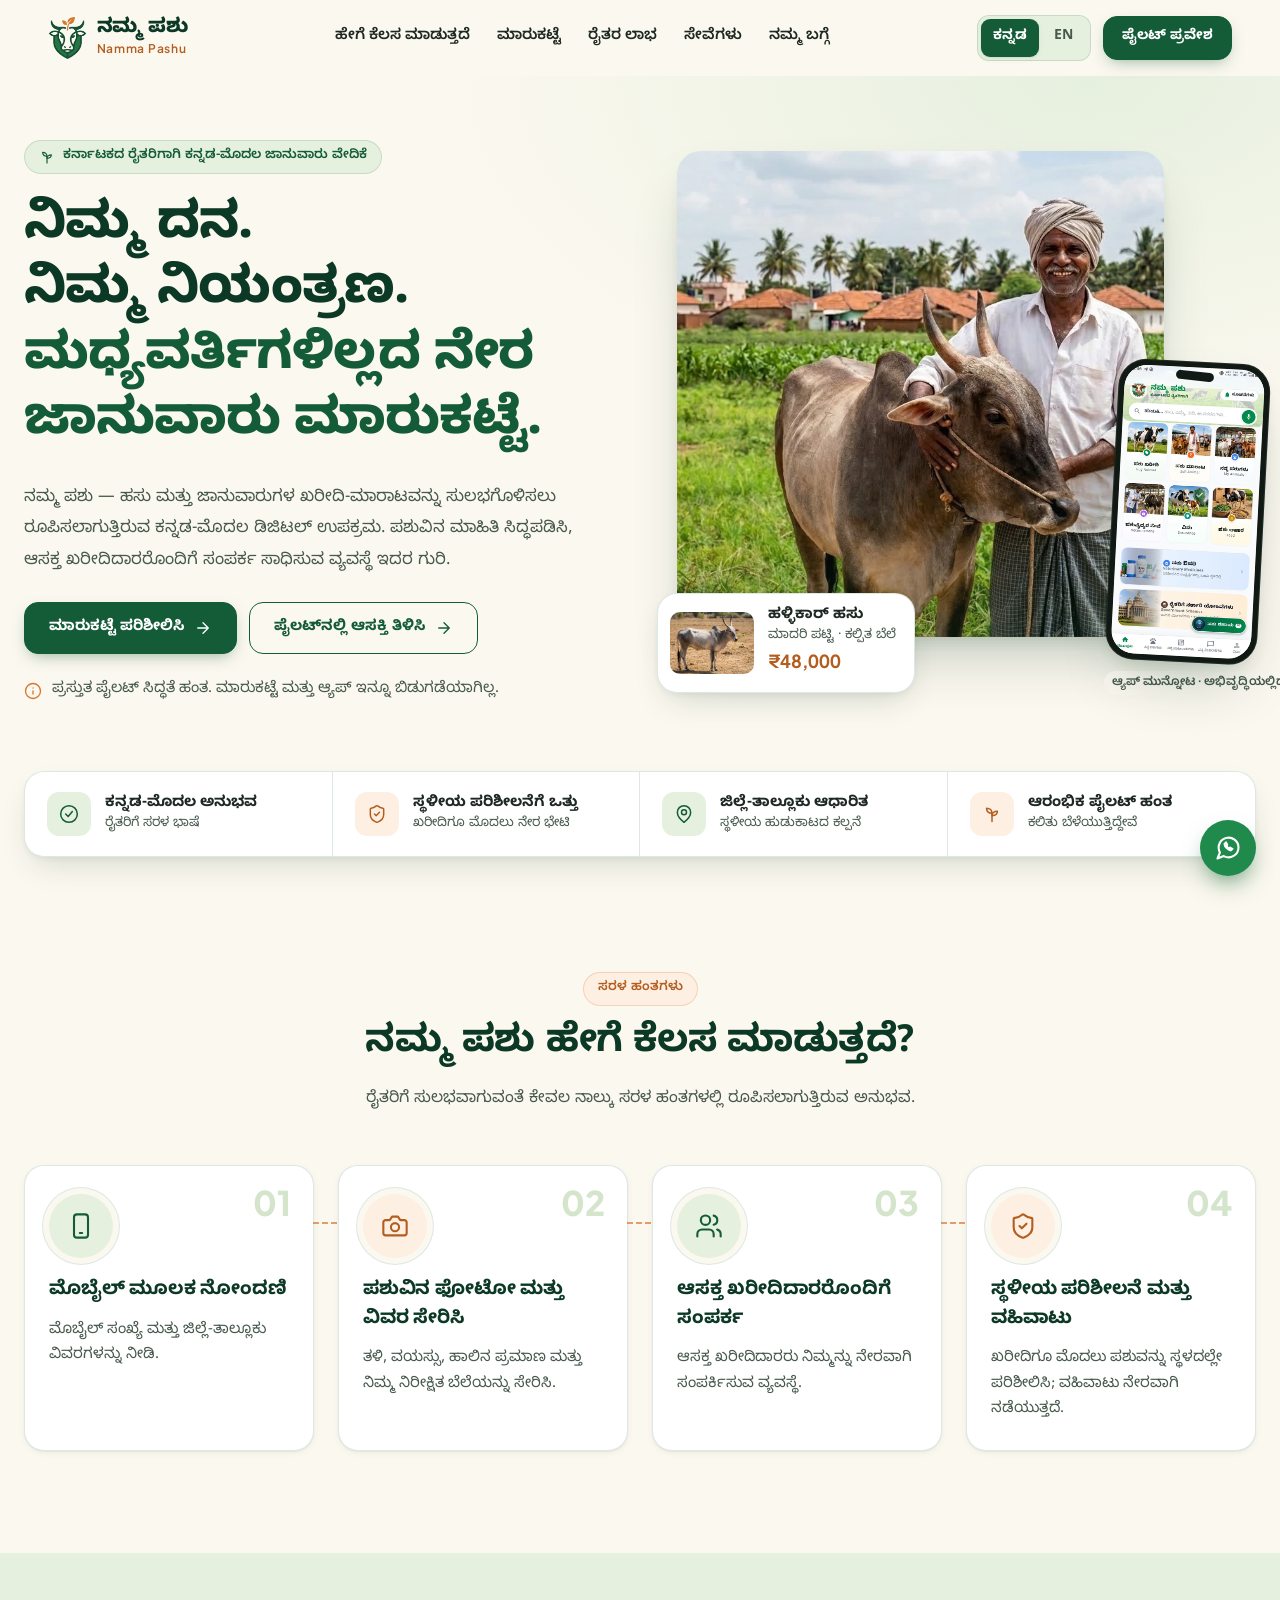
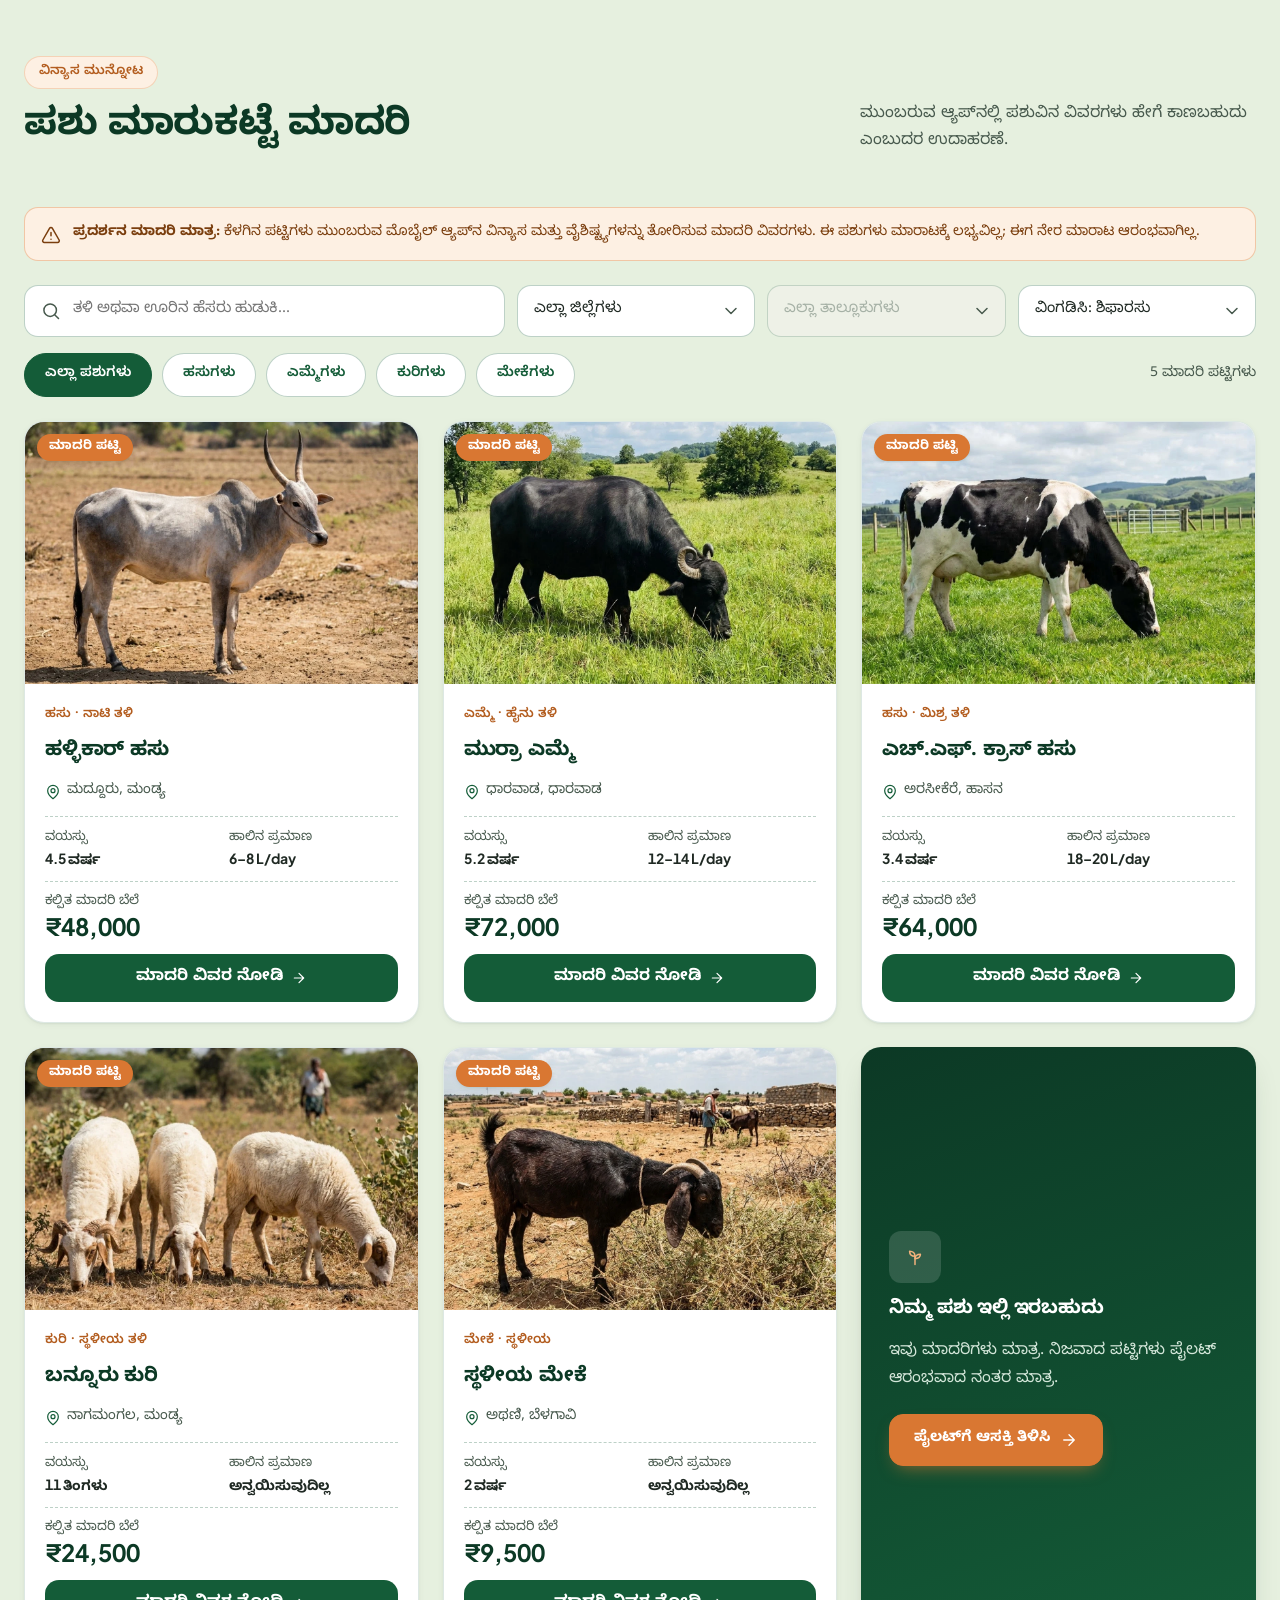
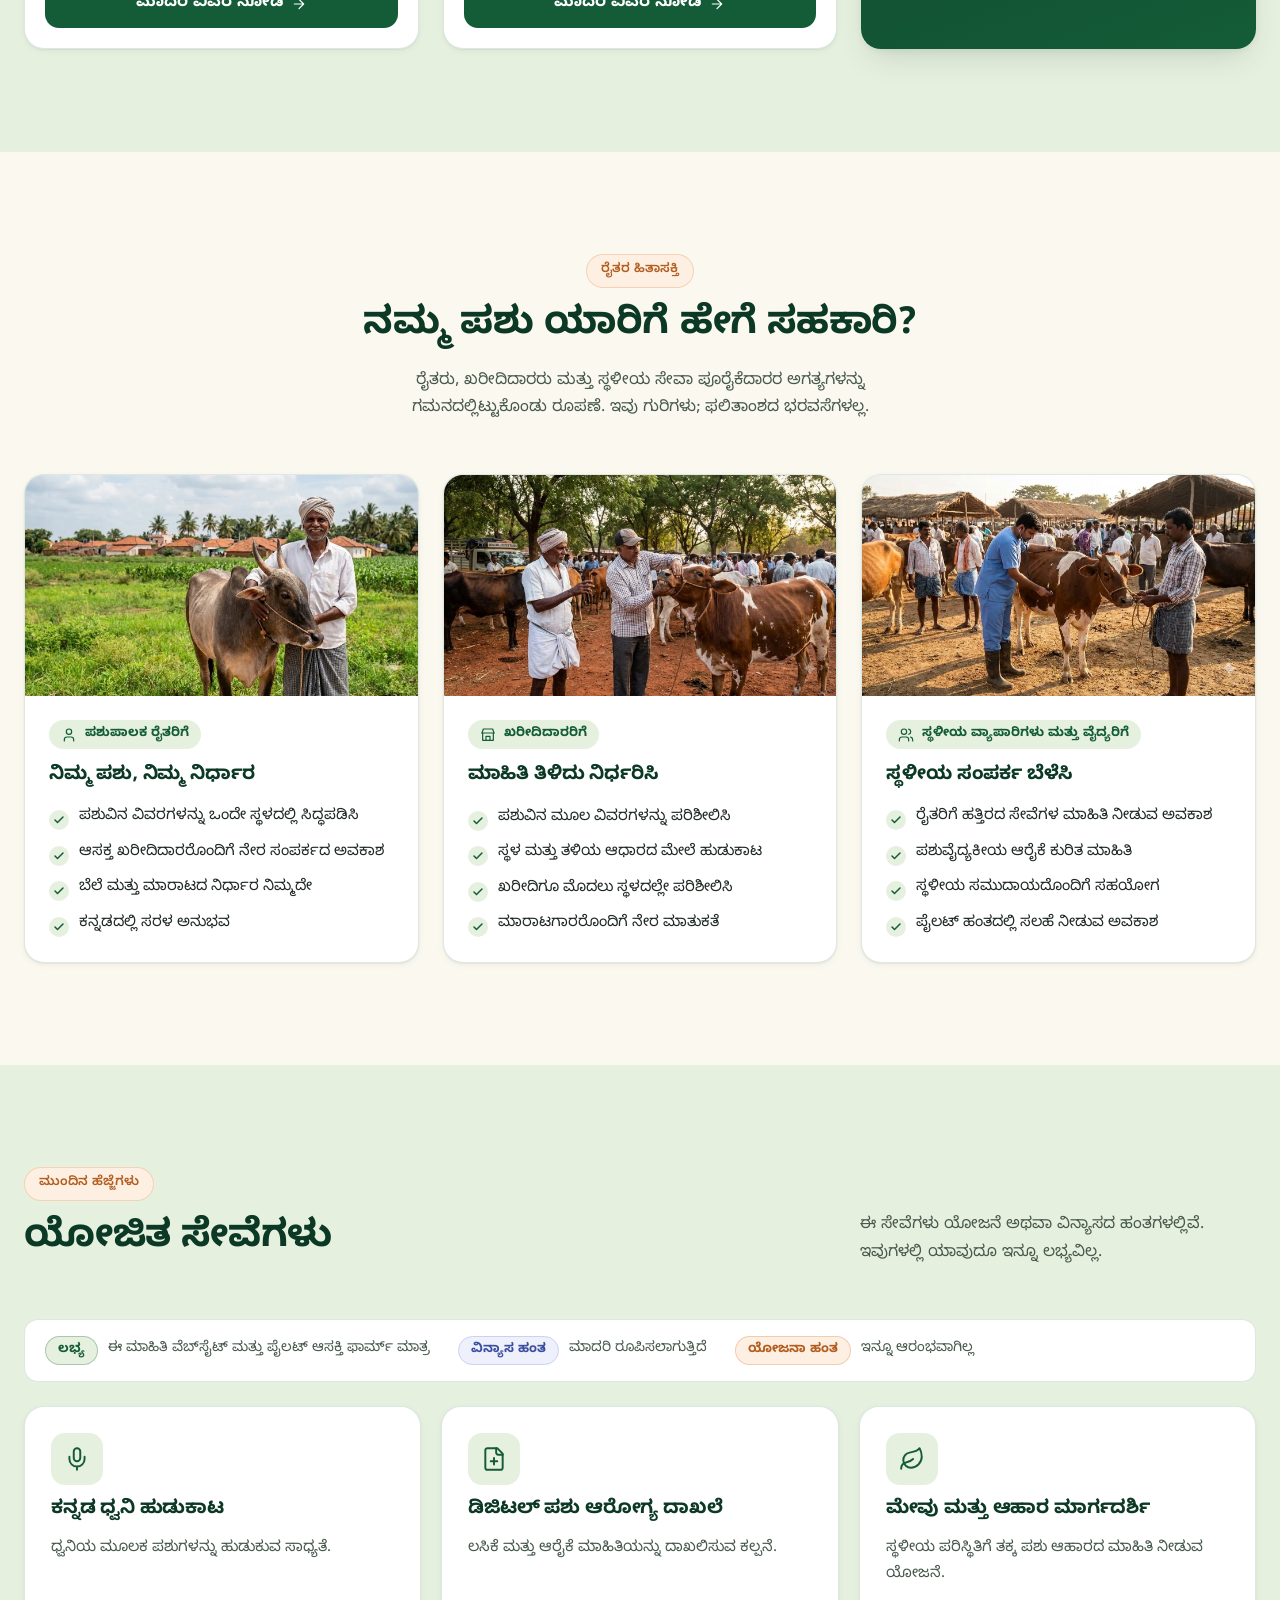
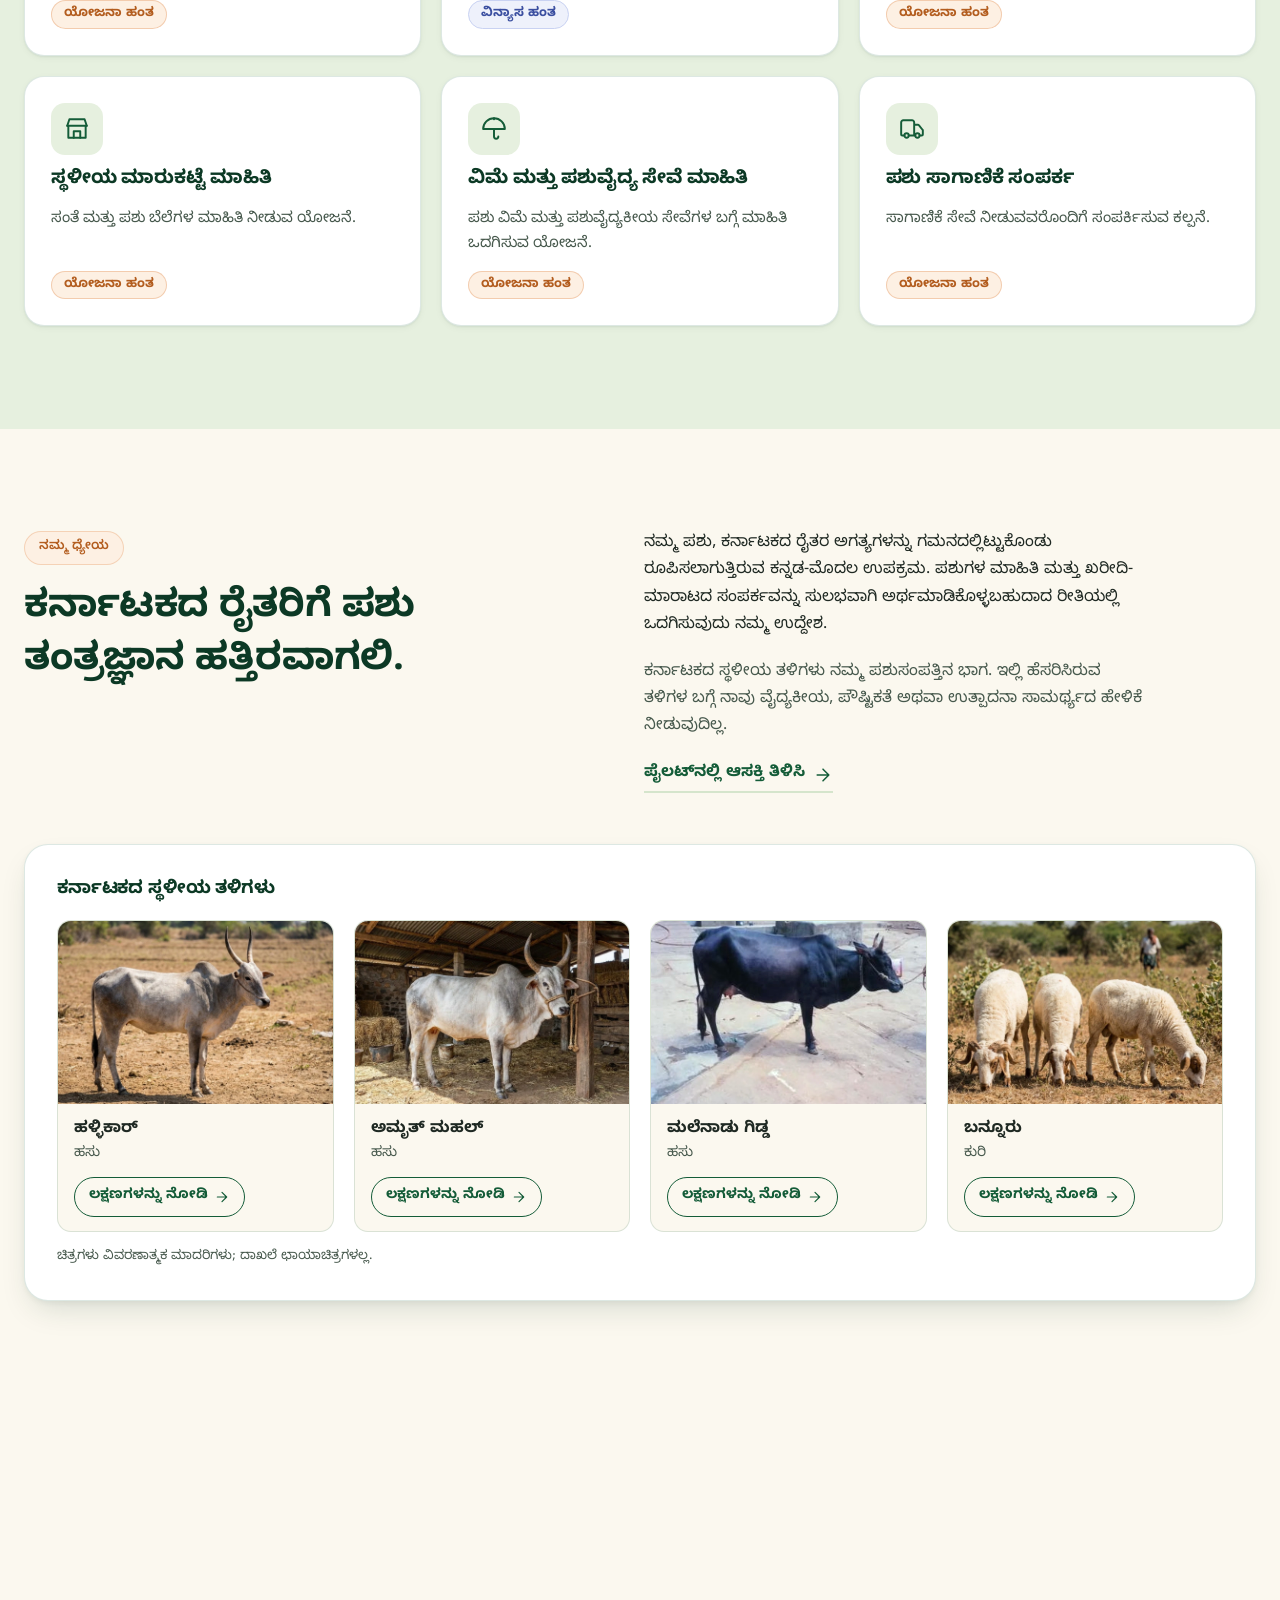
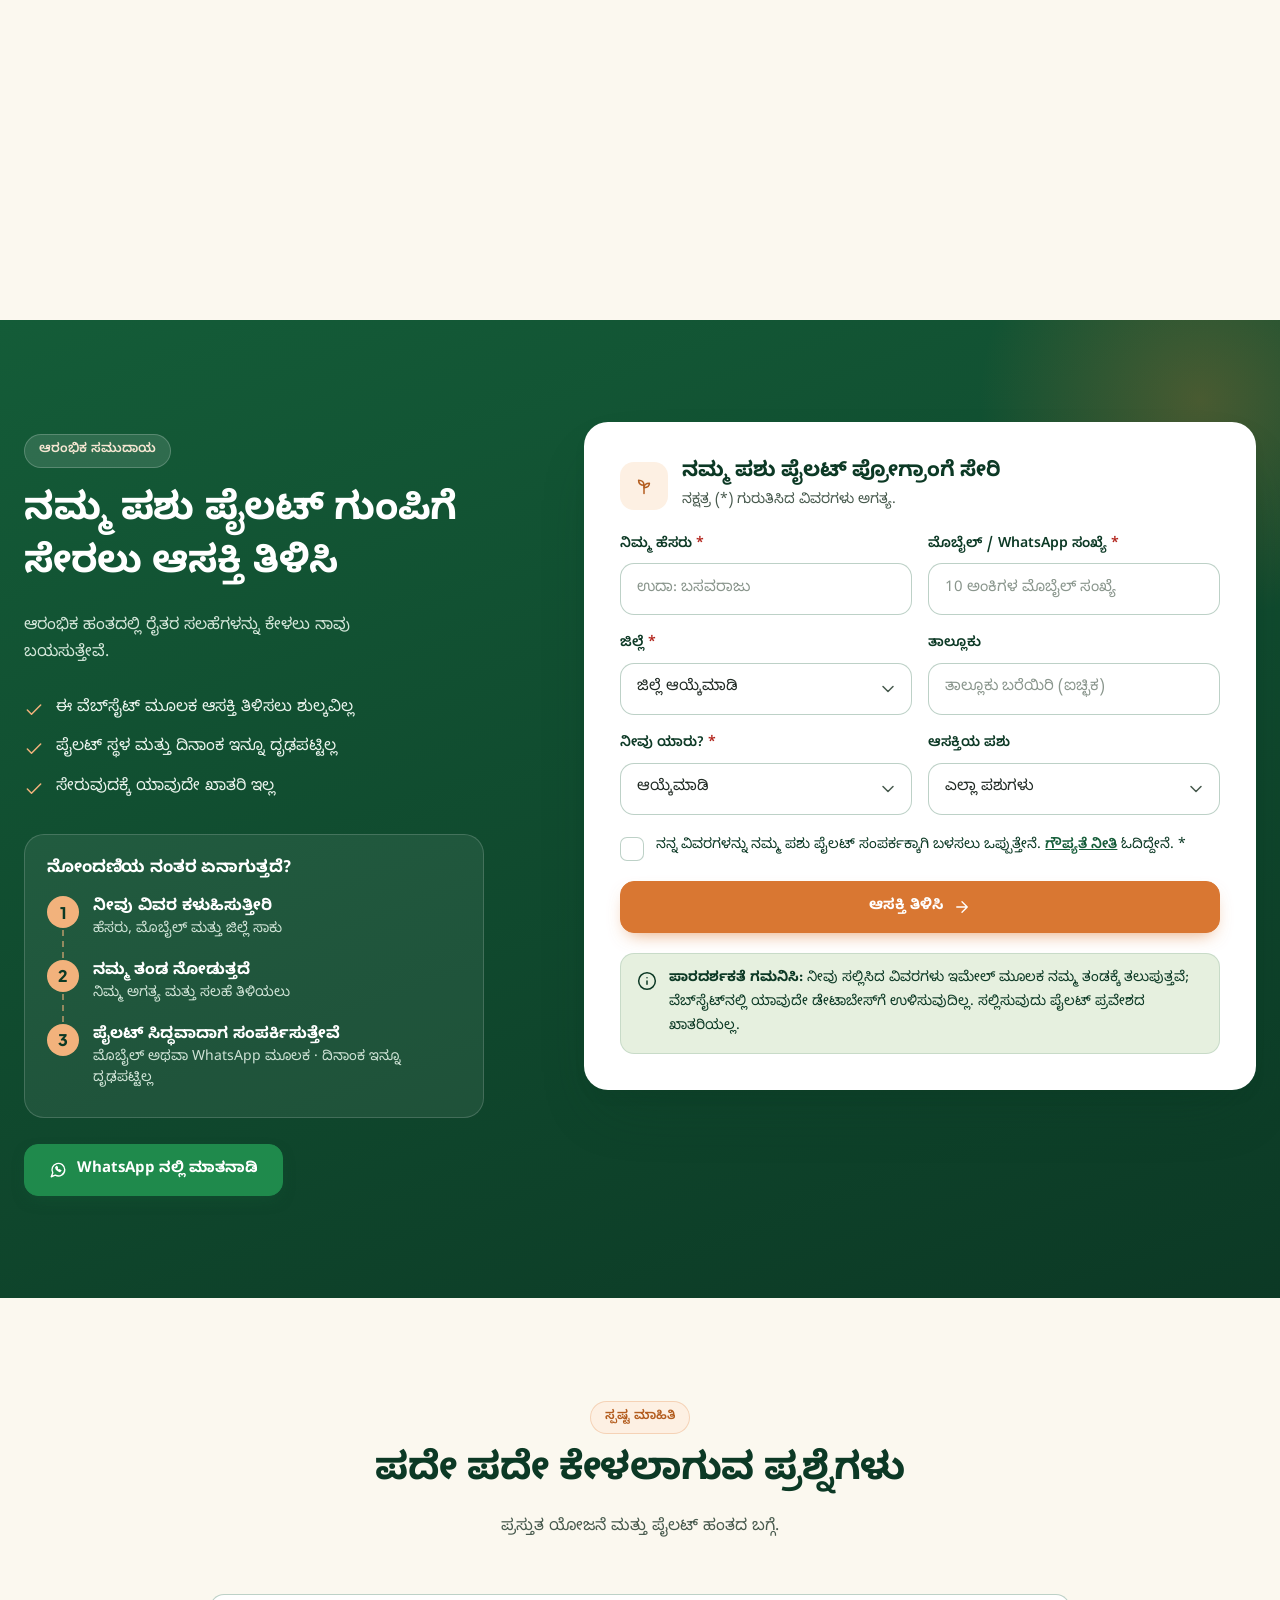
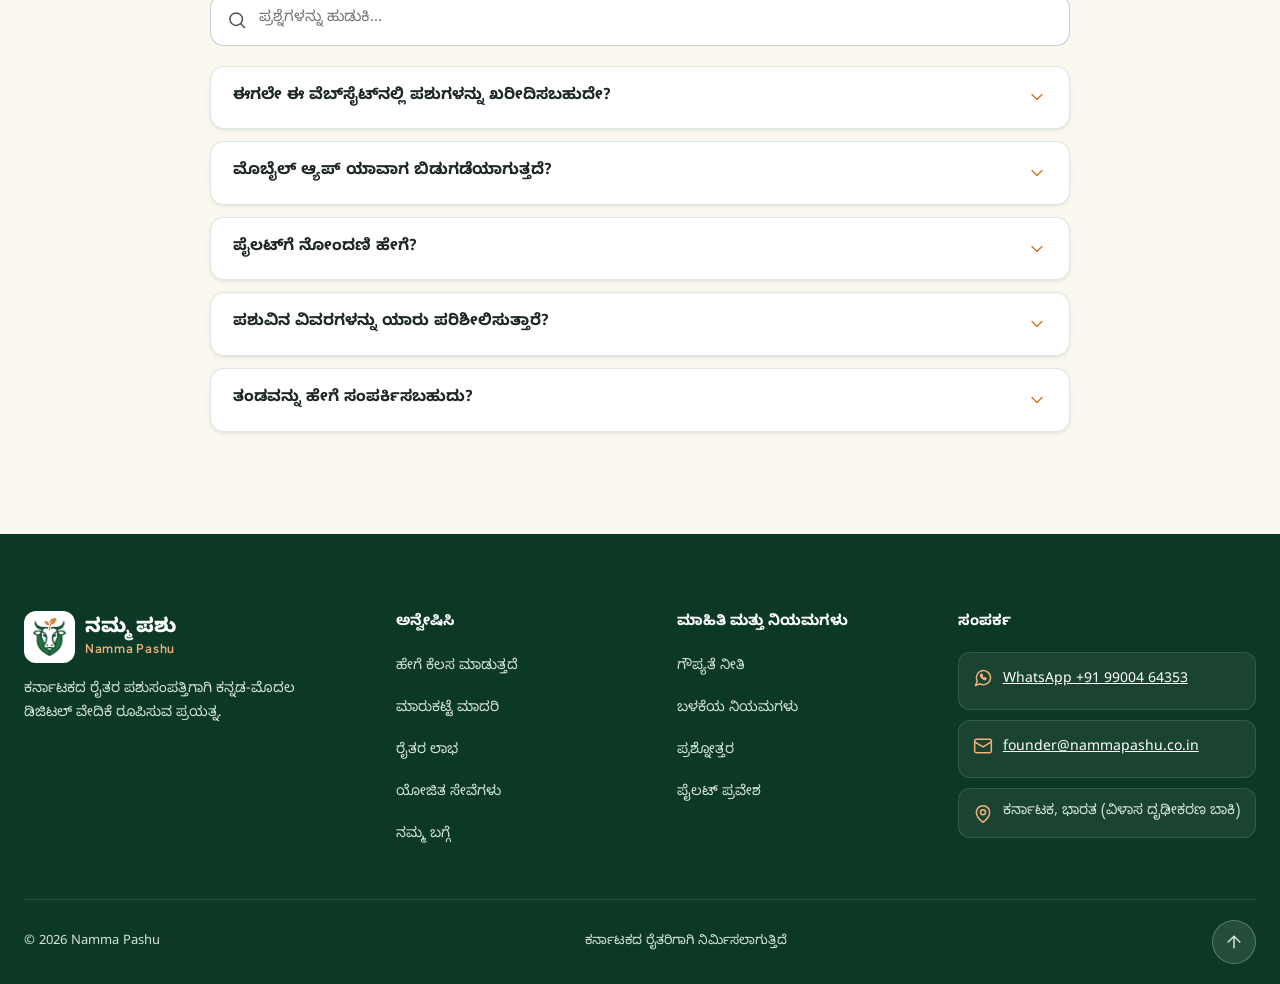
==== commit b19925ce: "Cattle-focused tagline, breed characteristics buttons, tighter About/Founder gap, favicon links Co-A" ====
--- a/index.html
+++ b/index.html
@@ -4,13 +4,14 @@
 <meta charset="utf-8">
 <meta name="viewport" content="width=device-width, initial-scale=1">
 <meta name="theme-color" content="#145c38">
-<title>ನಮ್ಮ ಪಶು — ನಿಮ್ಮ ಪಶು. ನಿಮ್ಮ ನಿಯಂತ್ರಣ.</title>
-<meta name="description" content="ನಮ್ಮ ಪಶು — ಕರ್ನಾಟಕದ ರೈತರಿಗಾಗಿ ಕನ್ನಡ-ಮೊದಲ ಪಶು ಮಾರುಕಟ್ಟೆ ಉಪಕ್ರಮ. ಪ್ರಸ್ತುತ ಪೈಲಟ್ ಸಿದ್ಧತೆ ಹಂತದಲ್ಲಿದೆ.">
+<title>ನಮ್ಮ ಪಶು — ನಿಮ್ಮ ದನ. ನಿಮ್ಮ ನಿಯಂತ್ರಣ. ನೇರ ಜಾನುವಾರು ಮಾರುಕಟ್ಟೆ</title>
+<meta name="description" content="ನಮ್ಮ ಪಶು — ಕರ್ನಾಟಕದ ರೈತರಿಗಾಗಿ ಕನ್ನಡ-ಮೊದಲ ಜಾನುವಾರು ಮಾರುಕಟ್ಟೆ ಉಪಕ್ರಮ. ಪ್ರಸ್ತುತ ಪೈಲಟ್ ಸಿದ್ಧತೆ ಹಂತದಲ್ಲಿದೆ.">
 <meta property="og:title" content="ನಮ್ಮ ಪಶು | ಕರ್ನಾಟಕದ ರೈತರಿಗಾಗಿ">
-<meta property="og:description" content="ಪಶು ಖರೀದಿ-ಮಾರಾಟವನ್ನು ರೈತರಿಗೆ ಇನ್ನಷ್ಟು ಸುಲಭಗೊಳಿಸುವ ಕನ್ನಡ-ಮೊದಲ ಉಪಕ್ರಮ.">
-<link rel="icon" href="favicon.ico" sizes="any">
-<link rel="icon" href="favicon-32.png" type="image/png" sizes="32x32">
-<link rel="apple-touch-icon" href="apple-touch-icon.png">
+<meta property="og:description" content="ಜಾನುವಾರು ಖರೀದಿ-ಮಾರಾಟವನ್ನು ರೈತರಿಗೆ ಇನ್ನಷ್ಟು ಸುಲಭಗೊಳಿಸುವ ಕನ್ನಡ-ಮೊದಲ ಉಪಕ್ರಮ.">
+<link rel="icon" href="/favicon.ico" sizes="48x48">
+<link rel="icon" href="/favicon-48.png" type="image/png" sizes="48x48">
+<link rel="icon" href="/icon-192.png" type="image/png" sizes="192x192">
+<link rel="apple-touch-icon" href="/apple-touch-icon.png">
 <meta property="og:image" content="https://nammapashu.co.in/og-image.jpg">
 <meta property="og:type" content="website">
 <meta name="twitter:card" content="summary_large_image">
@@ -90,9 +91,9 @@
 <section class="hero">
   <div class="wrap hero-grid">
     <div class="hero-copy">
-      <span class="chip chip-green"><svg class="icon"><use href="#i-sprout"/></svg><span data-kn="ಕರ್ನಾಟಕದ ರೈತರಿಗಾಗಿ ಕನ್ನಡ-ಮೊದಲ ವೇದಿಕೆ" data-en="A Kannada-first platform for Karnataka’s farmers">ಕರ್ನಾಟಕದ ರೈತರಿಗಾಗಿ ಕನ್ನಡ-ಮೊದಲ ವೇದಿಕೆ</span></span>
-      <h1 data-kn="ನಿಮ್ಮ ಪಶು.<br>ನಿಮ್ಮ ನಿಯಂತ್ರಣ.<br><em>ಮಧ್ಯವರ್ತಿಗಳಿಲ್ಲದ ನೇರ ಮಾರುಕಟ್ಟೆ.</em>" data-en="Your livestock.<br>Your control.<br><em>A direct market, without middlemen.</em>">ನಿಮ್ಮ ಪಶು.<br>ನಿಮ್ಮ ನಿಯಂತ್ರಣ.<br><em>ಮಧ್ಯವರ್ತಿಗಳಿಲ್ಲದ ನೇರ ಮಾರುಕಟ್ಟೆ.</em></h1>
-      <p class="lead" data-kn="ನಮ್ಮ ಪಶು — ಹಸು, ಎಮ್ಮೆ, ಕುರಿ ಮತ್ತು ಮೇಕೆಗಳ ಖರೀದಿ-ಮಾರಾಟವನ್ನು ಸುಲಭಗೊಳಿಸಲು ರೂಪಿಸಲಾಗುತ್ತಿರುವ ಕನ್ನಡ-ಮೊದಲ ಡಿಜಿಟಲ್ ಉಪಕ್ರಮ. ಪಶುವಿನ ಮಾಹಿತಿ ಸಿದ್ಧಪಡಿಸಿ, ಆಸಕ್ತ ಖರೀದಿದಾರರೊಂದಿಗೆ ಸಂಪರ್ಕ ಸಾಧಿಸುವ ವ್ಯವಸ್ಥೆ ಇದರ ಗುರಿ." data-en="Namma Pashu is a Kannada-first digital initiative being built to make buying and selling cattle, buffaloes, sheep and goats easier — helping farmers prepare listings and connect with interested buyers.">ನಮ್ಮ ಪಶು — ಹಸು, ಎಮ್ಮೆ, ಕುರಿ ಮತ್ತು ಮೇಕೆಗಳ ಖರೀದಿ-ಮಾರಾಟವನ್ನು ಸುಲಭಗೊಳಿಸಲು ರೂಪಿಸಲಾಗುತ್ತಿರುವ ಕನ್ನಡ-ಮೊದಲ ಡಿಜಿಟಲ್ ಉಪಕ್ರಮ. ಪಶುವಿನ ಮಾಹಿತಿ ಸಿದ್ಧಪಡಿಸಿ, ಆಸಕ್ತ ಖರೀದಿದಾರರೊಂದಿಗೆ ಸಂಪರ್ಕ ಸಾಧಿಸುವ ವ್ಯವಸ್ಥೆ ಇದರ ಗುರಿ.</p>
+      <span class="chip chip-green"><svg class="icon"><use href="#i-sprout"/></svg><span data-kn="ಕರ್ನಾಟಕದ ರೈತರಿಗಾಗಿ ಕನ್ನಡ-ಮೊದಲ ಜಾನುವಾರು ವೇದಿಕೆ" data-en="A Kannada-first cattle platform for Karnataka’s farmers">ಕರ್ನಾಟಕದ ರೈತರಿಗಾಗಿ ಕನ್ನಡ-ಮೊದಲ ಜಾನುವಾರು ವೇದಿಕೆ</span></span>
+      <h1 data-kn="ನಿಮ್ಮ ದನ.<br>ನಿಮ್ಮ ನಿಯಂತ್ರಣ.<br><em>ಮಧ್ಯವರ್ತಿಗಳಿಲ್ಲದ ನೇರ ಜಾನುವಾರು ಮಾರುಕಟ್ಟೆ.</em>" data-en="Your cattle.<br>Your control.<br><em>A direct cattle market, without middlemen.</em>">ನಿಮ್ಮ ದನ.<br>ನಿಮ್ಮ ನಿಯಂತ್ರಣ.<br><em>ಮಧ್ಯವರ್ತಿಗಳಿಲ್ಲದ ನೇರ ಜಾನುವಾರು ಮಾರುಕಟ್ಟೆ.</em></h1>
+      <p class="lead" data-kn="ನಮ್ಮ ಪಶು — ಹಸು ಮತ್ತು ಜಾನುವಾರುಗಳ ಖರೀದಿ-ಮಾರಾಟವನ್ನು ಸುಲಭಗೊಳಿಸಲು ರೂಪಿಸಲಾಗುತ್ತಿರುವ ಕನ್ನಡ-ಮೊದಲ ಡಿಜಿಟಲ್ ಉಪಕ್ರಮ. ಪಶುವಿನ ಮಾಹಿತಿ ಸಿದ್ಧಪಡಿಸಿ, ಆಸಕ್ತ ಖರೀದಿದಾರರೊಂದಿಗೆ ಸಂಪರ್ಕ ಸಾಧಿಸುವ ವ್ಯವಸ್ಥೆ ಇದರ ಗುರಿ." data-en="Namma Pashu is a Kannada-first digital initiative being built to make buying and selling cattle easier — helping farmers prepare listings and connect with interested buyers.">ನಮ್ಮ ಪಶು — ಹಸು ಮತ್ತು ಜಾನುವಾರುಗಳ ಖರೀದಿ-ಮಾರಾಟವನ್ನು ಸುಲಭಗೊಳಿಸಲು ರೂಪಿಸಲಾಗುತ್ತಿರುವ ಕನ್ನಡ-ಮೊದಲ ಡಿಜಿಟಲ್ ಉಪಕ್ರಮ. ಪಶುವಿನ ಮಾಹಿತಿ ಸಿದ್ಧಪಡಿಸಿ, ಆಸಕ್ತ ಖರೀದಿದಾರರೊಂದಿಗೆ ಸಂಪರ್ಕ ಸಾಧಿಸುವ ವ್ಯವಸ್ಥೆ ಇದರ ಗುರಿ.</p>
       <div class="hero-actions">
         <a class="button" href="#market"><span data-kn="ಮಾರುಕಟ್ಟೆ ಪರಿಶೀಲಿಸಿ" data-en="Explore the marketplace preview">ಮಾರುಕಟ್ಟೆ ಪರಿಶೀಲಿಸಿ</span><svg class="icon"><use href="#i-arrow-right"/></svg></a>
         <a class="button button-outline" href="#pilot"><span data-kn="ಪೈಲಟ್‌ನಲ್ಲಿ ಆಸಕ್ತಿ ತಿಳಿಸಿ" data-en="Register pilot interest">ಪೈಲಟ್‌ನಲ್ಲಿ ಆಸಕ್ತಿ ತಿಳಿಸಿ</span><svg class="icon"><use href="#i-arrow-right"/></svg></a>
@@ -280,10 +281,10 @@
     <div class="breeds">
       <h3 class="breeds-title" data-kn="ಕರ್ನಾಟಕದ ಸ್ಥಳೀಯ ತಳಿಗಳು" data-en="Indigenous breeds of Karnataka">ಕರ್ನಾಟಕದ ಸ್ಥಳೀಯ ತಳಿಗಳು</h3>
       <div class="breed-grid">
-        <article class="breed"><img src="assets/hallikar-cow.webp" alt="" style="object-position:55% 50%" loading="lazy" width="1152" height="768"><div><b data-kn="ಹಳ್ಳಿಕಾರ್" data-en="Hallikar">ಹಳ್ಳಿಕಾರ್</b><small data-kn="ಹಸು" data-en="Cattle">ಹಸು</small></div></article>
-        <article class="breed"><img src="assets/amrit-mahal.webp" alt="" style="object-position:62% 50%" loading="lazy" width="1152" height="768"><div><b data-kn="ಅಮೃತ್ ಮಹಲ್" data-en="Amrit Mahal">ಅಮೃತ್ ಮಹಲ್</b><small data-kn="ಹಸು" data-en="Cattle">ಹಸು</small></div></article>
-        <article class="breed"><img src="assets/malnad-gidda.webp" alt="" style="object-position:65% 55%" loading="lazy" width="720" height="512"><div><b data-kn="ಮಲೆನಾಡು ಗಿಡ್ಡ" data-en="Malnad Gidda">ಮಲೆನಾಡು ಗಿಡ್ಡ</b><small data-kn="ಹಸು" data-en="Cattle">ಹಸು</small></div></article>
-        <article class="breed"><img src="assets/sheep.webp" alt="" style="object-position:50% 55%" loading="lazy" width="1152" height="768"><div><b data-kn="ಬನ್ನೂರು" data-en="Bannur">ಬನ್ನೂರು</b><small data-kn="ಕುರಿ" data-en="Sheep">ಕುರಿ</small></div></article>
+        <article class="breed"><img src="assets/hallikar-cow.webp" alt="" style="object-position:55% 50%" loading="lazy" width="1152" height="768"><div><b data-kn="ಹಳ್ಳಿಕಾರ್" data-en="Hallikar">ಹಳ್ಳಿಕಾರ್</b><small data-kn="ಹಸು" data-en="Cattle">ಹಸು</small><button type="button" class="breed-btn" data-breed="hallikar"><span data-kn="ಲಕ್ಷಣಗಳನ್ನು ನೋಡಿ" data-en="See characteristics">ಲಕ್ಷಣಗಳನ್ನು ನೋಡಿ</span><svg class="icon" aria-hidden="true"><use href="#i-arrow-right"/></svg></button></div></article>
+        <article class="breed"><img src="assets/amrit-mahal.webp" alt="" style="object-position:62% 50%" loading="lazy" width="1152" height="768"><div><b data-kn="ಅಮೃತ್ ಮಹಲ್" data-en="Amrit Mahal">ಅಮೃತ್ ಮಹಲ್</b><small data-kn="ಹಸು" data-en="Cattle">ಹಸು</small><button type="button" class="breed-btn" data-breed="amrit"><span data-kn="ಲಕ್ಷಣಗಳನ್ನು ನೋಡಿ" data-en="See characteristics">ಲಕ್ಷಣಗಳನ್ನು ನೋಡಿ</span><svg class="icon" aria-hidden="true"><use href="#i-arrow-right"/></svg></button></div></article>
+        <article class="breed"><img src="assets/malnad-gidda.webp" alt="" style="object-position:65% 55%" loading="lazy" width="720" height="512"><div><b data-kn="ಮಲೆನಾಡು ಗಿಡ್ಡ" data-en="Malnad Gidda">ಮಲೆನಾಡು ಗಿಡ್ಡ</b><small data-kn="ಹಸು" data-en="Cattle">ಹಸು</small><button type="button" class="breed-btn" data-breed="malnad"><span data-kn="ಲಕ್ಷಣಗಳನ್ನು ನೋಡಿ" data-en="See characteristics">ಲಕ್ಷಣಗಳನ್ನು ನೋಡಿ</span><svg class="icon" aria-hidden="true"><use href="#i-arrow-right"/></svg></button></div></article>
+        <article class="breed"><img src="assets/sheep.webp" alt="" style="object-position:50% 55%" loading="lazy" width="1152" height="768"><div><b data-kn="ಬನ್ನೂರು" data-en="Bannur">ಬನ್ನೂರು</b><small data-kn="ಕುರಿ" data-en="Sheep">ಕುರಿ</small><button type="button" class="breed-btn" data-breed="bannur"><span data-kn="ಲಕ್ಷಣಗಳನ್ನು ನೋಡಿ" data-en="See characteristics">ಲಕ್ಷಣಗಳನ್ನು ನೋಡಿ</span><svg class="icon" aria-hidden="true"><use href="#i-arrow-right"/></svg></button></div></article>
       </div>
       <p class="fineprint" data-kn="ಚಿತ್ರಗಳು ವಿವರಣಾತ್ಮಕ ಮಾದರಿಗಳು; ದಾಖಲೆ ಛಾಯಾಚಿತ್ರಗಳಲ್ಲ." data-en="Images are illustrative samples, not documentary photographs.">ಚಿತ್ರಗಳು ವಿವರಣಾತ್ಮಕ ಮಾದರಿಗಳು; ದಾಖಲೆ ಛಾಯಾಚಿತ್ರಗಳಲ್ಲ.</p>
     </div>
@@ -411,6 +412,20 @@
   </div>
 </footer>
 
+<!-- Breed characteristics modal -->
+<div class="modal-backdrop hidden" id="breedModal" role="dialog" aria-modal="true" aria-labelledby="breedTitle">
+  <div class="modal">
+    <button class="modal-close" id="breedClose" aria-label="Close" type="button"><svg class="icon"><use href="#i-x"/></svg></button>
+    <div class="modal-media"><img id="breedImg" src="" alt=""></div>
+    <div class="modal-body">
+      <span class="chip chip-orange" id="breedKind"></span>
+      <h2 id="breedTitle"></h2>
+      <dl class="breed-facts" id="breedFacts"></dl>
+      <p class="fineprint" data-kn="ಸಾರ್ವಜನಿಕ ತಳಿ ವಿವರಗಳ ಆಧಾರದ ಸಾಮಾನ್ಯ ಮಾಹಿತಿ. ಪ್ರತಿ ಪಶುವೂ ಬೇರೆ ಬೇರೆ ಆಗಿರಬಹುದು. ಇದು ಪಶುವೈದ್ಯಕೀಯ ಸಲಹೆ ಅಲ್ಲ." data-en="General information from public breed descriptions. Individual animals vary. This is not veterinary advice.">ಸಾರ್ವಜನಿಕ ತಳಿ ವಿವರಗಳ ಆಧಾರದ ಸಾಮಾನ್ಯ ಮಾಹಿತಿ. ಪ್ರತಿ ಪಶುವೂ ಬೇರೆ ಬೇರೆ ಆಗಿರಬಹುದು. ಇದು ಪಶುವೈದ್ಯಕೀಯ ಸಲಹೆ ಅಲ್ಲ.</p>
+    </div>
+  </div>
+</div>
+
 <!-- Listing detail modal -->
 <div class="modal-backdrop hidden" id="animalModal" role="dialog" aria-modal="true" aria-labelledby="modalTitle">
   <div class="modal">
--- a/styles.css
+++ b/styles.css
@@ -578,3 +578,17 @@
 .pilot-copy .button-whatsapp{margin-top:6px;align-self:flex-start}
 @media (max-width:640px){.fab-join{right:84px}}
 @media (min-width:641px){.fab-wa{right:24px;bottom:24px}}
+
+/* --- Breed buttons + modal facts --- */
+.breed>div{display:flex;flex-direction:column;align-items:flex-start;gap:2px}
+.breed-btn{margin-top:10px;display:inline-flex;align-items:center;gap:6px;min-height:40px;padding:6px 14px;border-radius:99px;border:1.5px solid var(--green);background:transparent;color:var(--green);font-weight:700;font-size:14px;cursor:pointer;transition:background .2s,color .2s,gap .2s}
+.breed-btn .icon{width:16px;height:16px}
+.breed-btn:hover{background:var(--green);color:#fff;gap:10px}
+.breed-facts{display:flex;flex-direction:column;gap:14px;width:100%;margin:0}
+.breed-facts dt{font-size:13px;font-weight:700;color:var(--orange-700);margin-bottom:2px}
+.breed-facts dd{margin:0;color:var(--ink);line-height:1.65}
+#breedModal .modal-media img{min-height:240px}
+
+/* --- Remove the big empty gap under the breeds card --- */
+#about{padding-bottom:clamp(24px,3vw,40px)}
+#founder{padding-top:clamp(24px,3vw,40px)}
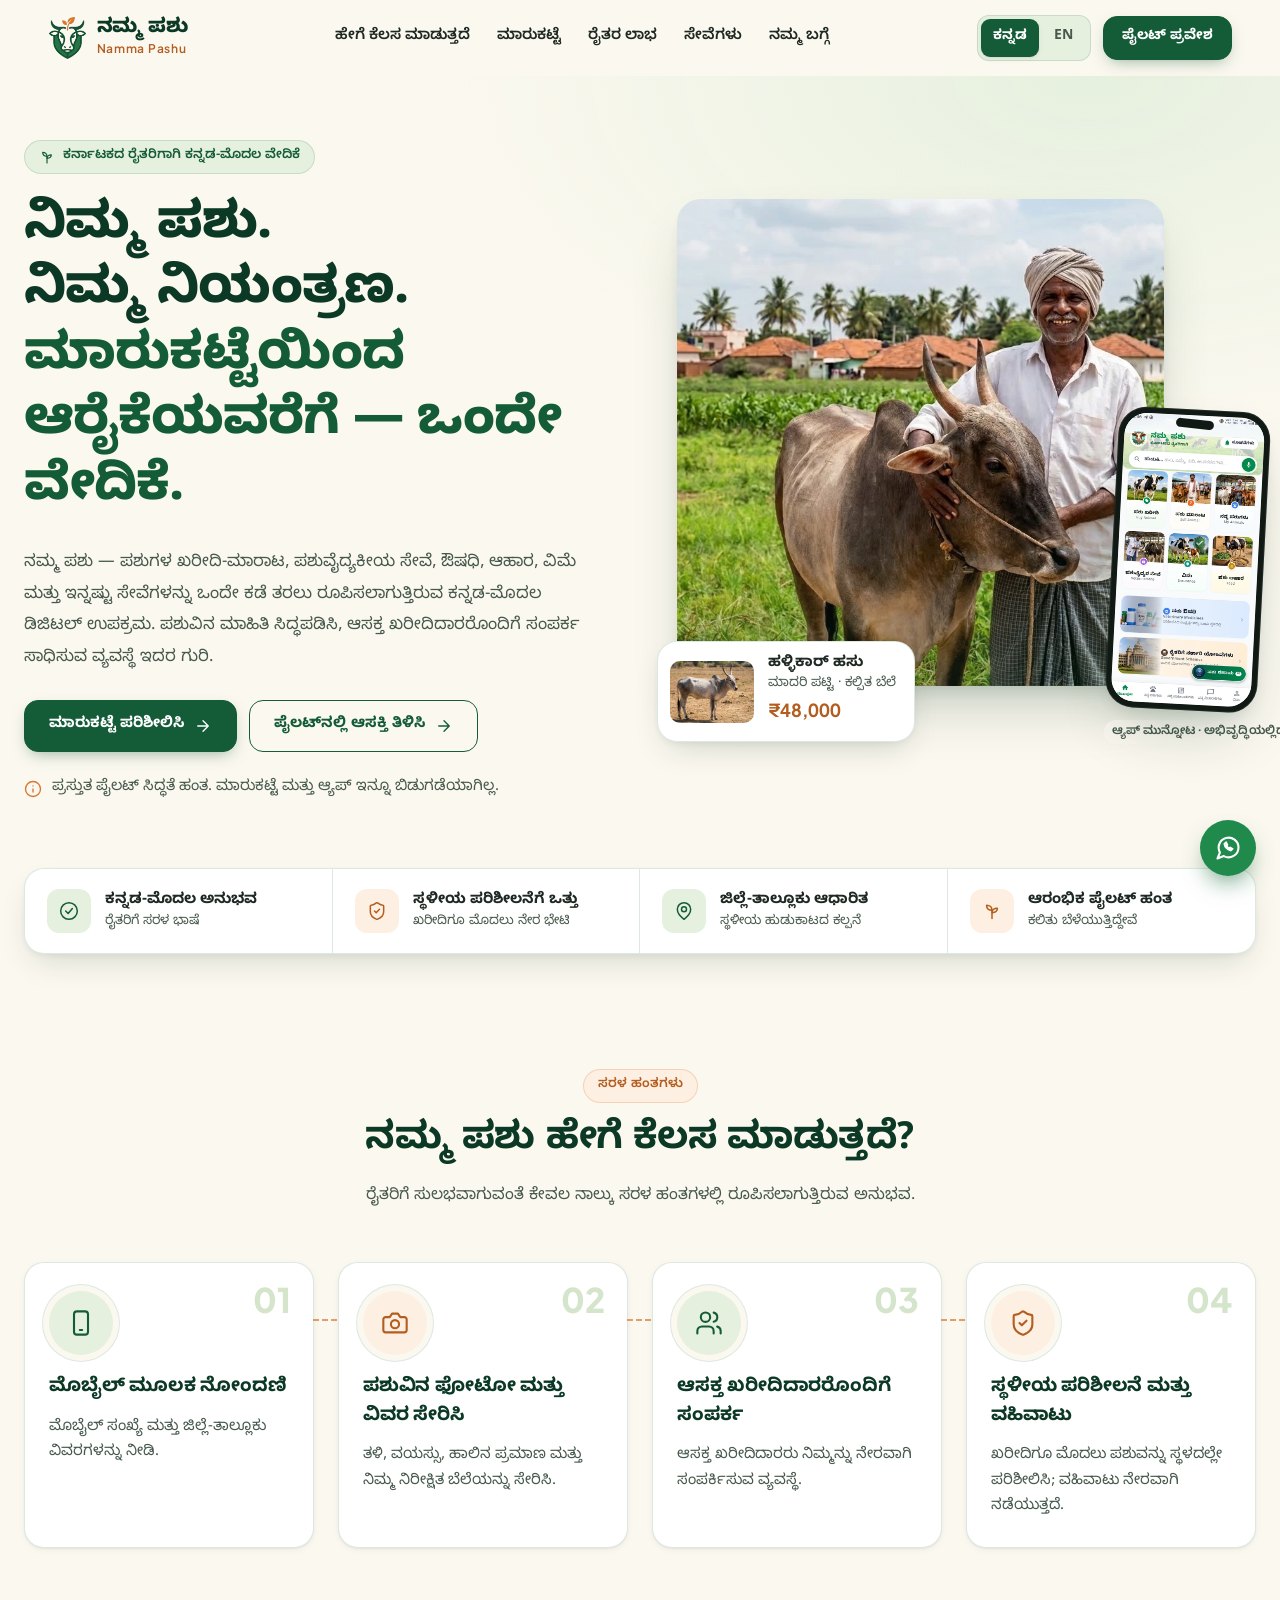
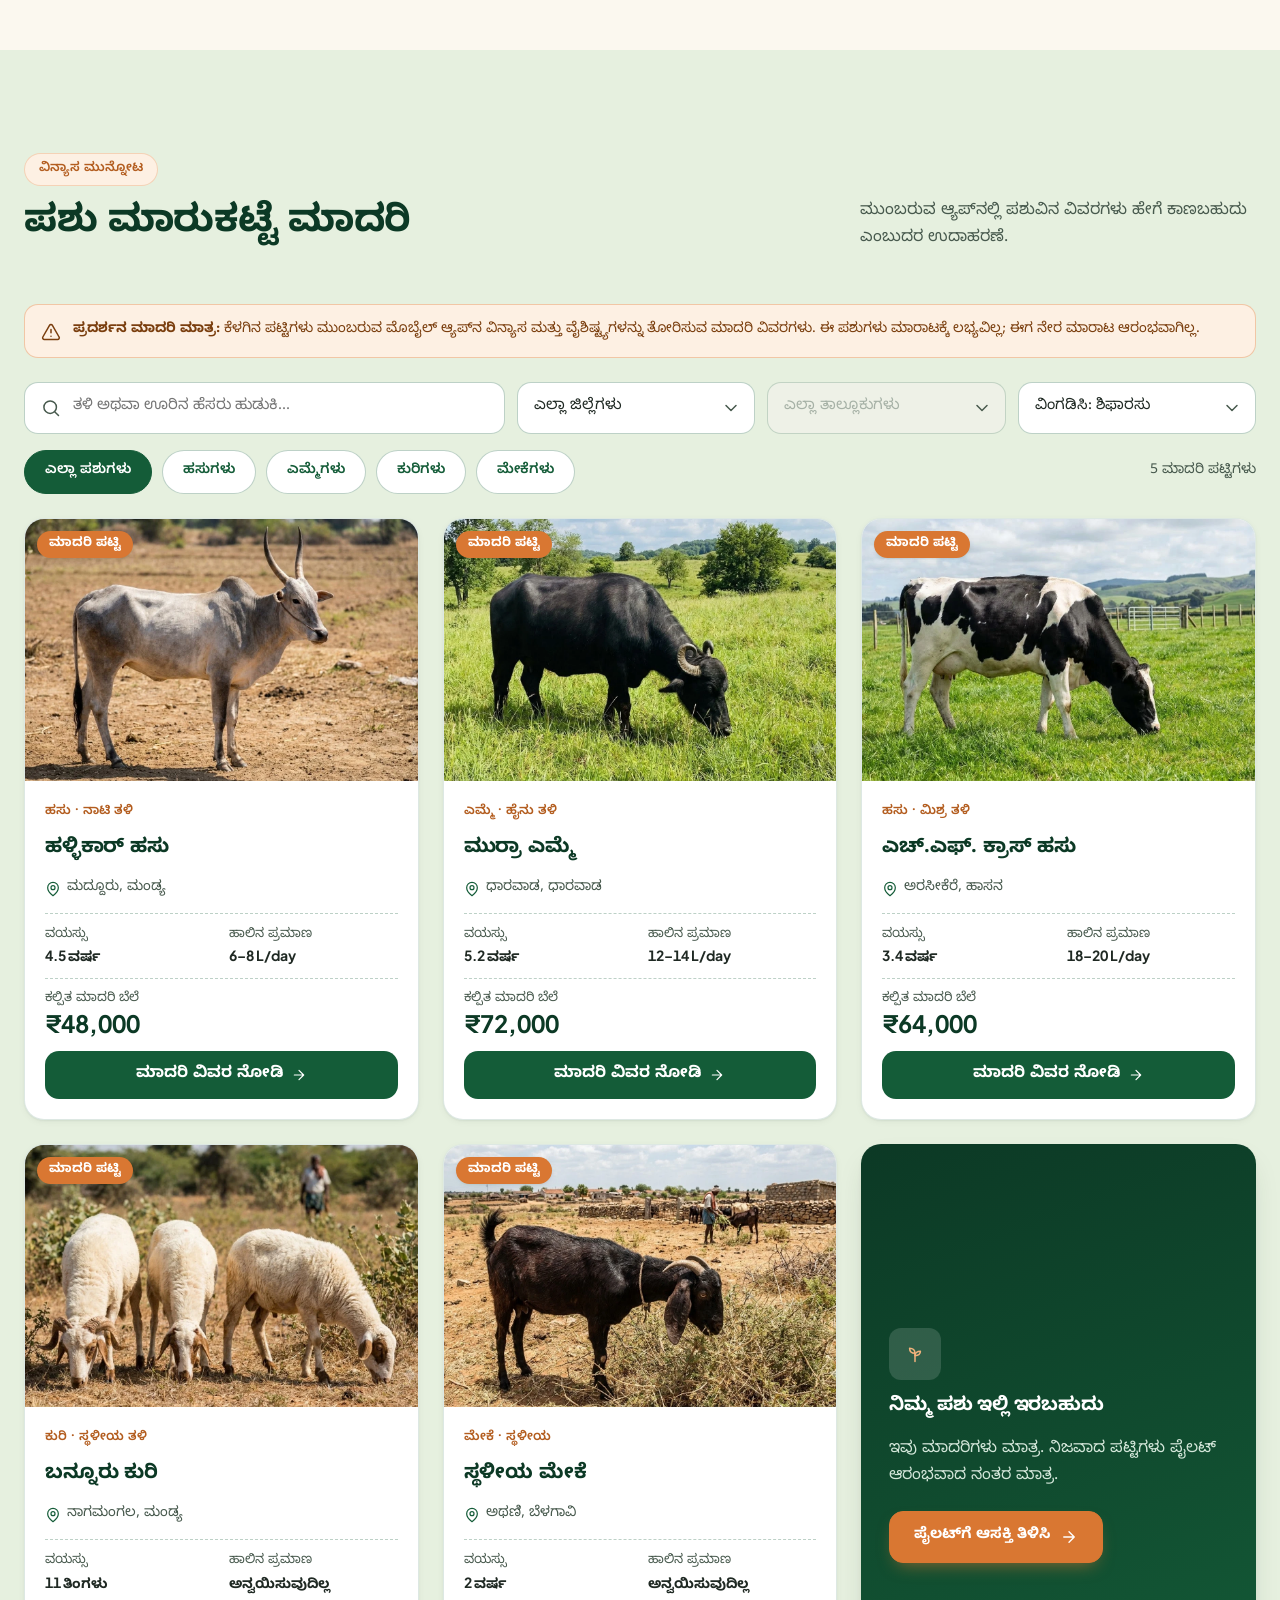
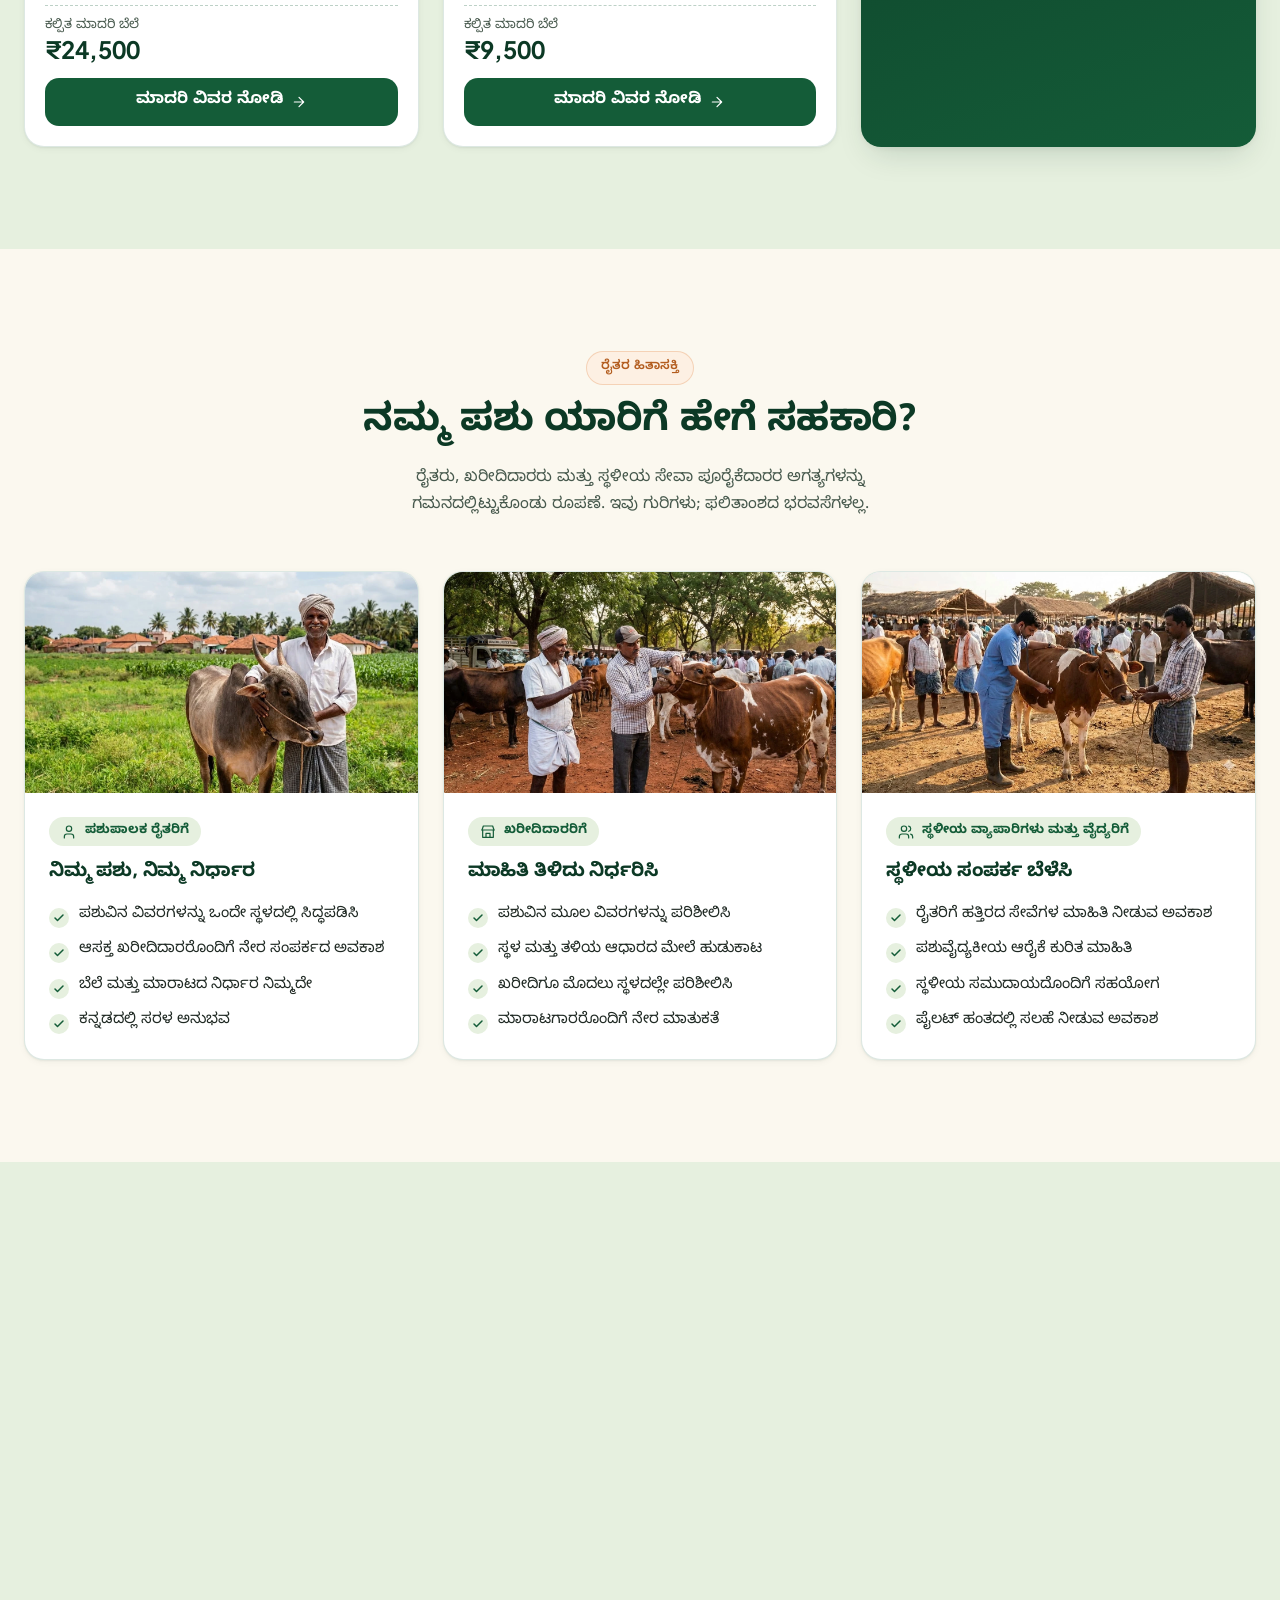
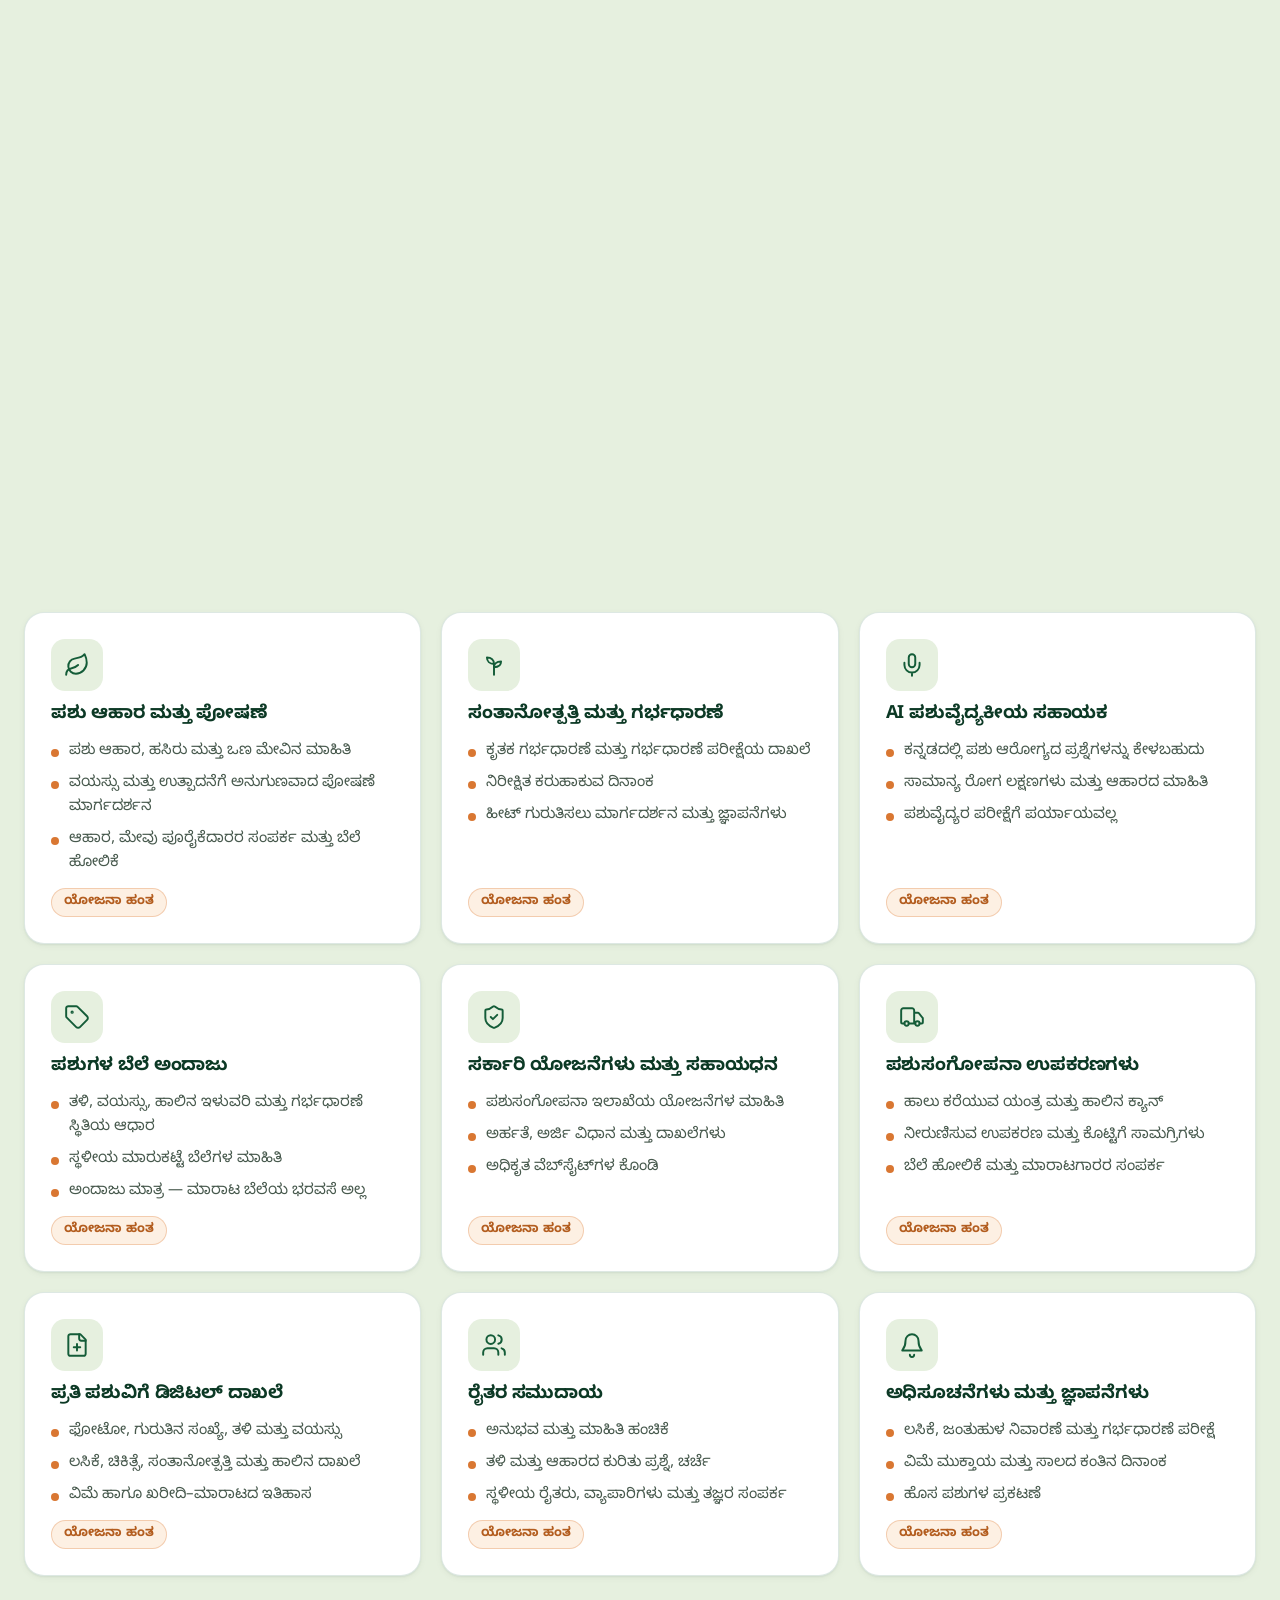
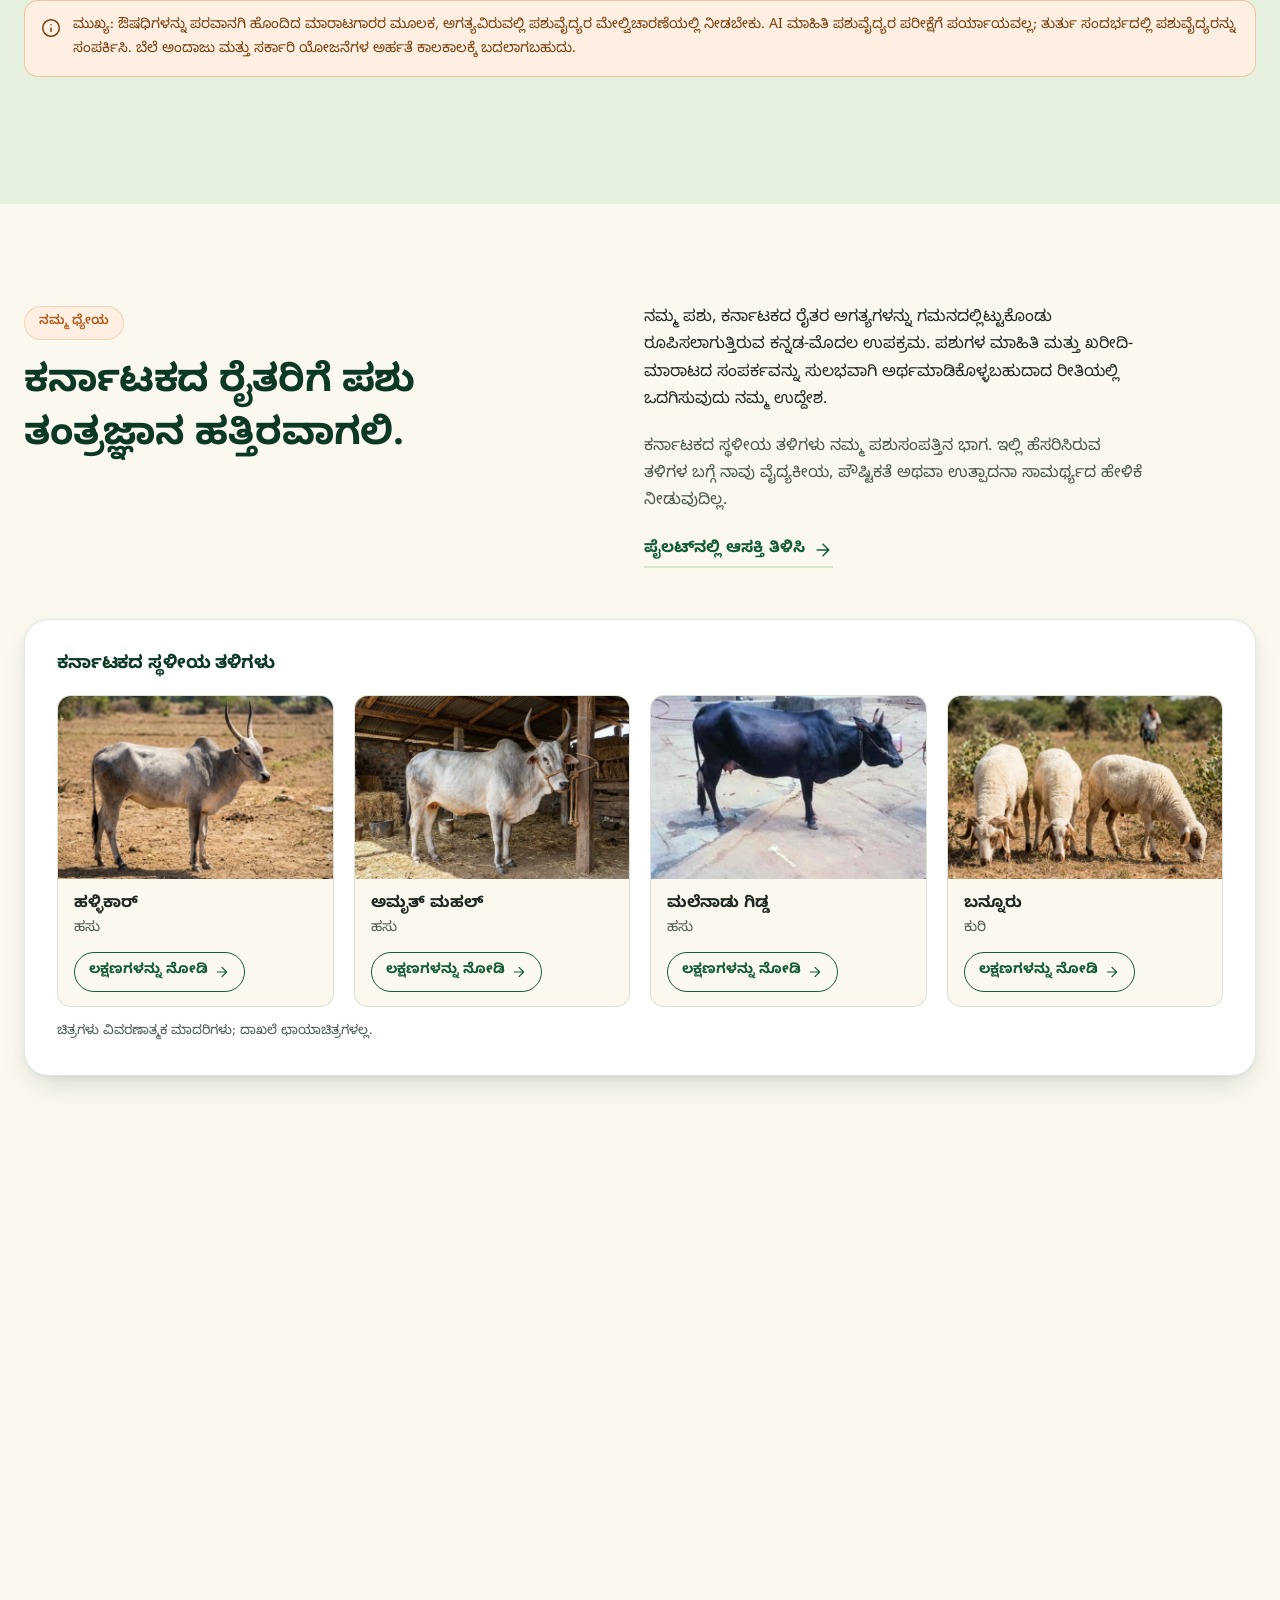
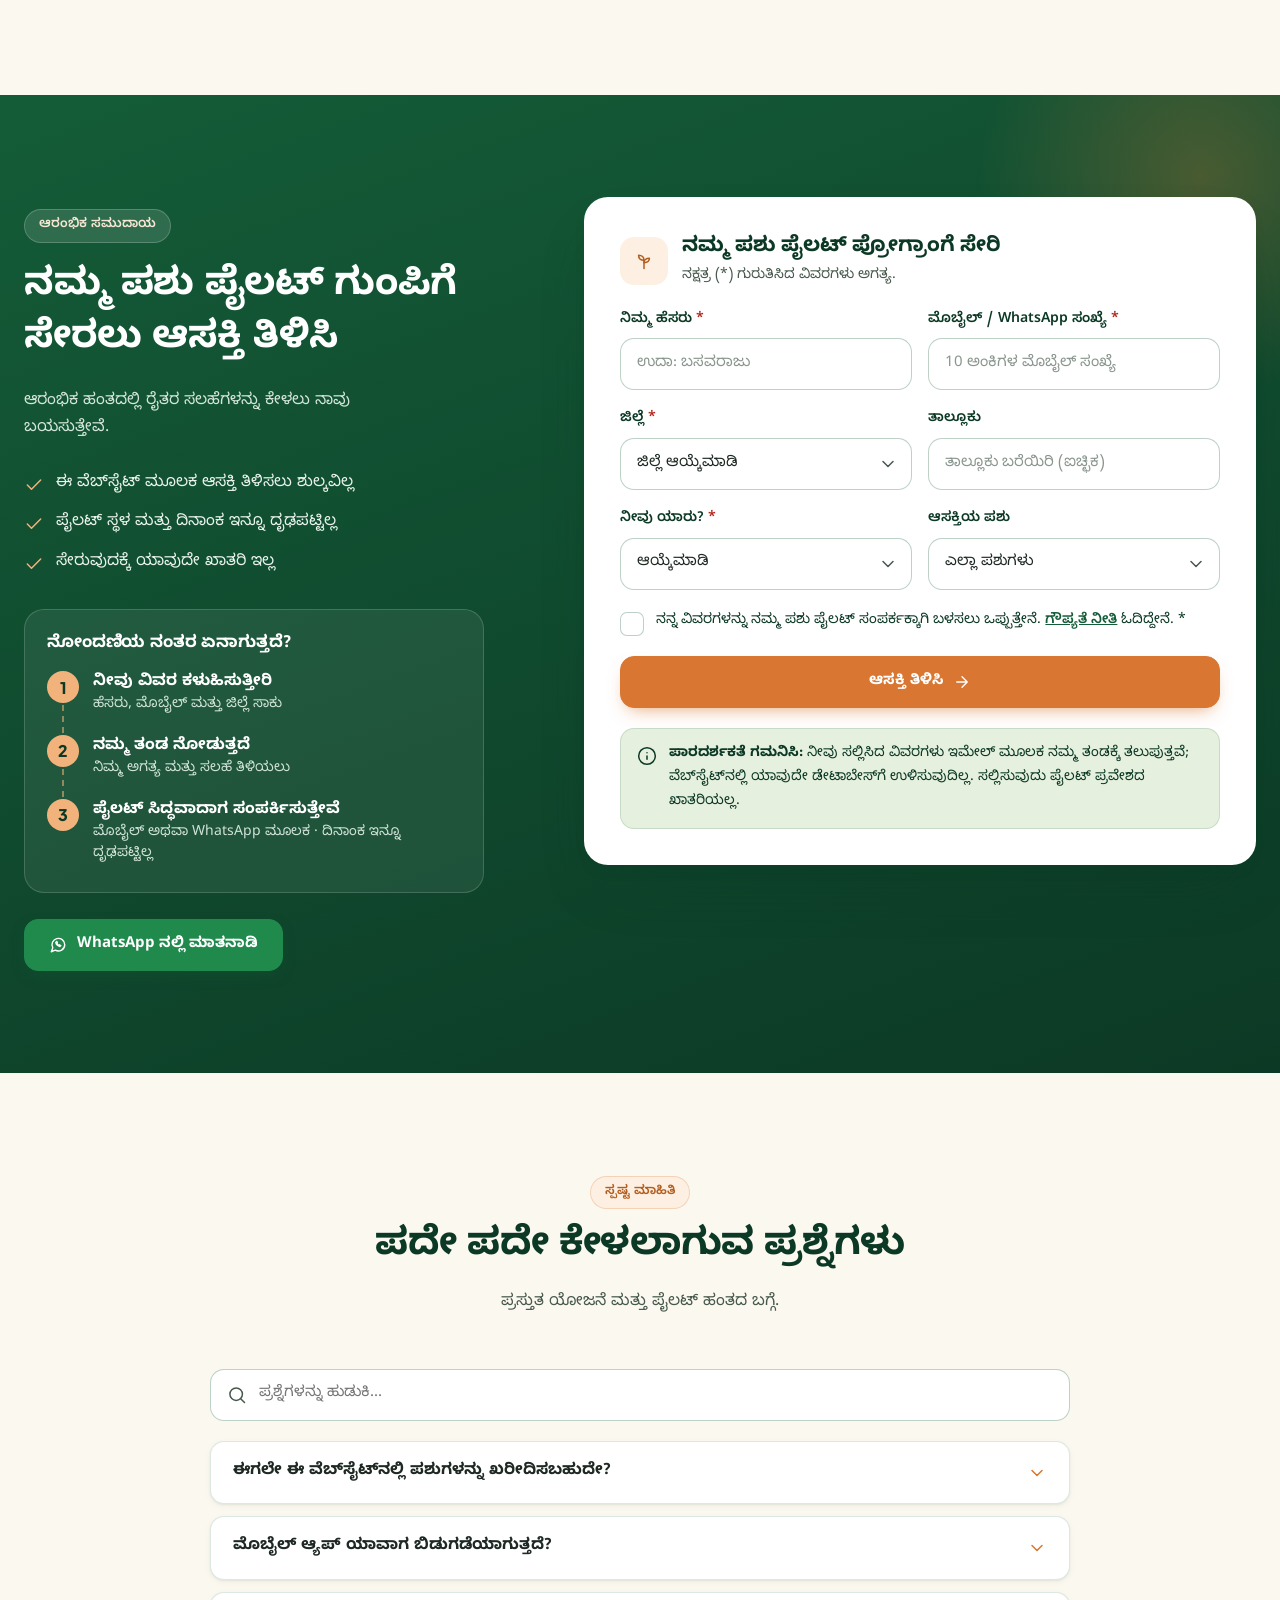
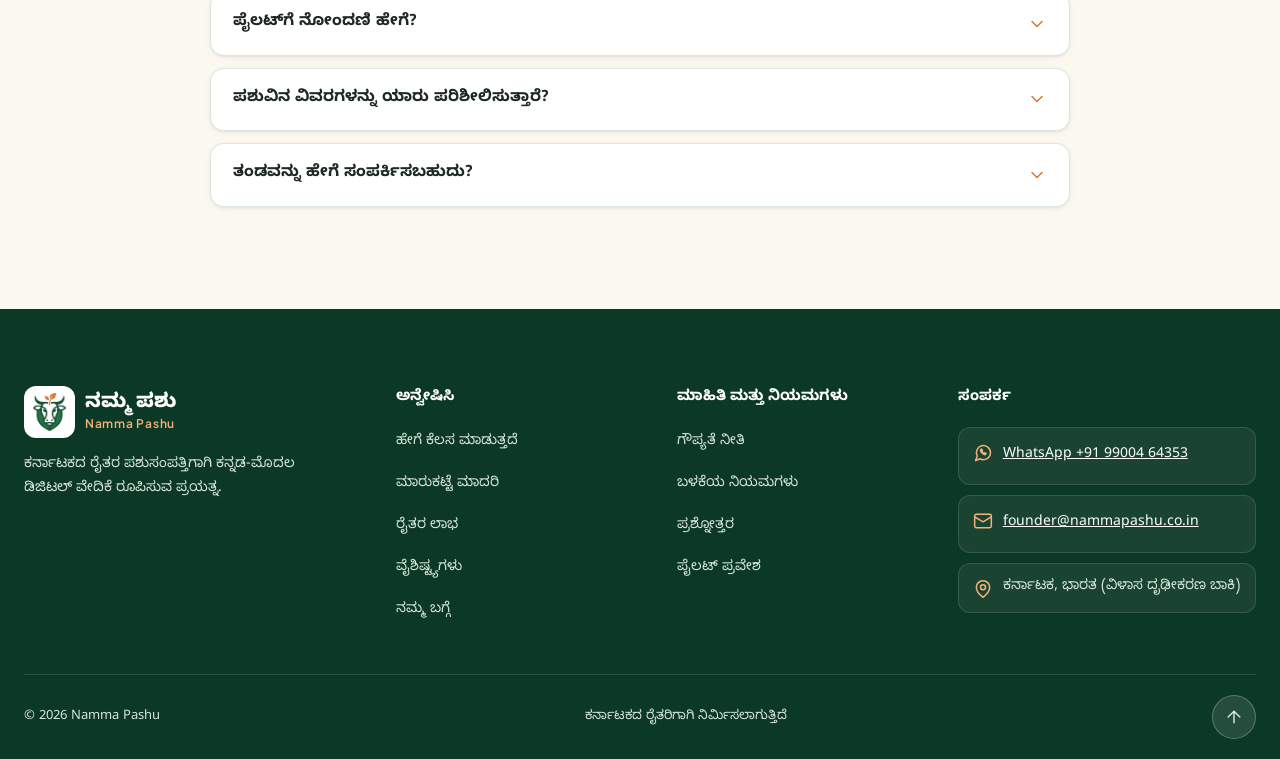
==== commit 87f80301: "Broader tagline (ನಿಮ್ಮ ಪಶು) and full 15-feature section, marked planned/design stage Co-Authored-By:" ====
--- a/index.html
+++ b/index.html
@@ -4,10 +4,10 @@
 <meta charset="utf-8">
 <meta name="viewport" content="width=device-width, initial-scale=1">
 <meta name="theme-color" content="#145c38">
-<title>ನಮ್ಮ ಪಶು — ನಿಮ್ಮ ದನ. ನಿಮ್ಮ ನಿಯಂತ್ರಣ. ನೇರ ಜಾನುವಾರು ಮಾರುಕಟ್ಟೆ</title>
-<meta name="description" content="ನಮ್ಮ ಪಶು — ಕರ್ನಾಟಕದ ರೈತರಿಗಾಗಿ ಕನ್ನಡ-ಮೊದಲ ಜಾನುವಾರು ಮಾರುಕಟ್ಟೆ ಉಪಕ್ರಮ. ಪ್ರಸ್ತುತ ಪೈಲಟ್ ಸಿದ್ಧತೆ ಹಂತದಲ್ಲಿದೆ.">
+<title>ನಮ್ಮ ಪಶು — ನಿಮ್ಮ ಪಶು. ನಿಮ್ಮ ನಿಯಂತ್ರಣ.</title>
+<meta name="description" content="ನಮ್ಮ ಪಶು — ಕರ್ನಾಟಕದ ರೈತರಿಗಾಗಿ ಕನ್ನಡ-ಮೊದಲ ಪಶುಸಂಗೋಪನಾ ವೇದಿಕೆ: ಪಶು ಖರೀದಿ-ಮಾರಾಟ, ಪಶುವೈದ್ಯಕೀಯ ಸೇವೆ, ಔಷಧಿ, ಆಹಾರ ಮತ್ತು ವಿಮೆ. ಪ್ರಸ್ತುತ ಪೈಲಟ್ ಸಿದ್ಧತೆ ಹಂತದಲ್ಲಿದೆ.">
 <meta property="og:title" content="ನಮ್ಮ ಪಶು | ಕರ್ನಾಟಕದ ರೈತರಿಗಾಗಿ">
-<meta property="og:description" content="ಜಾನುವಾರು ಖರೀದಿ-ಮಾರಾಟವನ್ನು ರೈತರಿಗೆ ಇನ್ನಷ್ಟು ಸುಲಭಗೊಳಿಸುವ ಕನ್ನಡ-ಮೊದಲ ಉಪಕ್ರಮ.">
+<meta property="og:description" content="ಪಶು ಖರೀದಿ-ಮಾರಾಟ, ಪಶುವೈದ್ಯಕೀಯ ಸೇವೆ, ಔಷಧಿ, ಆಹಾರ ಮತ್ತು ವಿಮೆ — ರೈತರಿಗಾಗಿ ಒಂದೇ ವೇದಿಕೆ.">
 <link rel="icon" href="/favicon.ico" sizes="48x48">
 <link rel="icon" href="/favicon-48.png" type="image/png" sizes="48x48">
 <link rel="icon" href="/icon-192.png" type="image/png" sizes="192x192">
@@ -55,6 +55,10 @@
     <symbol id="i-filter" viewBox="0 0 24 24"><path d="M3 5h18M6 12h12M10 19h4"/></symbol>
     <symbol id="i-copy" viewBox="0 0 24 24"><rect x="8" y="8" width="13" height="13" rx="2"/><path d="M4 16V5a2 2 0 0 1 2-2h11"/></symbol>
     <symbol id="i-whatsapp" viewBox="0 0 24 24"><path d="M21 11.5a8.5 8.5 0 0 1-12.6 7.4L3 21l2.1-5.2A8.5 8.5 0 1 1 21 11.5Z"/><path d="M9 8.5c.3 2.6 2.9 5.2 5.5 5.5l1.3-1.3-2-1-.9.7c-.9-.4-1.9-1.4-2.3-2.3l.7-.9-1-2Z"/></symbol>
+    <symbol id="i-bell" viewBox="0 0 24 24"><path d="M6 8a6 6 0 0 1 12 0c0 7 3 8 3 9H3c0-1 3-2 3-9Z"/><path d="M10 21a2 2 0 0 0 4 0"/></symbol>
+    <symbol id="i-rupee" viewBox="0 0 24 24"><path d="M7 5h10M7 9.5h10M8 5c5 0 5 8 0 8H7l8 7"/></symbol>
+    <symbol id="i-drop" viewBox="0 0 24 24"><path d="M12 3s6 6.5 6 11a6 6 0 0 1-12 0c0-4.5 6-11 6-11Z"/></symbol>
+    <symbol id="i-pill" viewBox="0 0 24 24"><path d="M10.5 20.5 3.5 13.5a4.9 4.9 0 0 1 7-7l7 7a4.9 4.9 0 0 1-7 7Z"/><path d="m8.5 8.5 7 7"/></symbol>
     <symbol id="i-sprout" viewBox="0 0 24 24"><path d="M12 21V11"/><path d="M12 11C12 7.500 9.500 5 5.500 5c0 3.500 2.500 6 6.500 6Z"/><path d="M12 14c0-3 2.200-5.200 6.500-5.200 0 3.200-2.200 5.200-6.500 5.200Z"/></symbol>
   </defs>
 </svg>
@@ -91,9 +95,9 @@
 <section class="hero">
   <div class="wrap hero-grid">
     <div class="hero-copy">
-      <span class="chip chip-green"><svg class="icon"><use href="#i-sprout"/></svg><span data-kn="ಕರ್ನಾಟಕದ ರೈತರಿಗಾಗಿ ಕನ್ನಡ-ಮೊದಲ ಜಾನುವಾರು ವೇದಿಕೆ" data-en="A Kannada-first cattle platform for Karnataka’s farmers">ಕರ್ನಾಟಕದ ರೈತರಿಗಾಗಿ ಕನ್ನಡ-ಮೊದಲ ಜಾನುವಾರು ವೇದಿಕೆ</span></span>
-      <h1 data-kn="ನಿಮ್ಮ ದನ.<br>ನಿಮ್ಮ ನಿಯಂತ್ರಣ.<br><em>ಮಧ್ಯವರ್ತಿಗಳಿಲ್ಲದ ನೇರ ಜಾನುವಾರು ಮಾರುಕಟ್ಟೆ.</em>" data-en="Your cattle.<br>Your control.<br><em>A direct cattle market, without middlemen.</em>">ನಿಮ್ಮ ದನ.<br>ನಿಮ್ಮ ನಿಯಂತ್ರಣ.<br><em>ಮಧ್ಯವರ್ತಿಗಳಿಲ್ಲದ ನೇರ ಜಾನುವಾರು ಮಾರುಕಟ್ಟೆ.</em></h1>
-      <p class="lead" data-kn="ನಮ್ಮ ಪಶು — ಹಸು ಮತ್ತು ಜಾನುವಾರುಗಳ ಖರೀದಿ-ಮಾರಾಟವನ್ನು ಸುಲಭಗೊಳಿಸಲು ರೂಪಿಸಲಾಗುತ್ತಿರುವ ಕನ್ನಡ-ಮೊದಲ ಡಿಜಿಟಲ್ ಉಪಕ್ರಮ. ಪಶುವಿನ ಮಾಹಿತಿ ಸಿದ್ಧಪಡಿಸಿ, ಆಸಕ್ತ ಖರೀದಿದಾರರೊಂದಿಗೆ ಸಂಪರ್ಕ ಸಾಧಿಸುವ ವ್ಯವಸ್ಥೆ ಇದರ ಗುರಿ." data-en="Namma Pashu is a Kannada-first digital initiative being built to make buying and selling cattle easier — helping farmers prepare listings and connect with interested buyers.">ನಮ್ಮ ಪಶು — ಹಸು ಮತ್ತು ಜಾನುವಾರುಗಳ ಖರೀದಿ-ಮಾರಾಟವನ್ನು ಸುಲಭಗೊಳಿಸಲು ರೂಪಿಸಲಾಗುತ್ತಿರುವ ಕನ್ನಡ-ಮೊದಲ ಡಿಜಿಟಲ್ ಉಪಕ್ರಮ. ಪಶುವಿನ ಮಾಹಿತಿ ಸಿದ್ಧಪಡಿಸಿ, ಆಸಕ್ತ ಖರೀದಿದಾರರೊಂದಿಗೆ ಸಂಪರ್ಕ ಸಾಧಿಸುವ ವ್ಯವಸ್ಥೆ ಇದರ ಗುರಿ.</p>
+      <span class="chip chip-green"><svg class="icon"><use href="#i-sprout"/></svg><span data-kn="ಕರ್ನಾಟಕದ ರೈತರಿಗಾಗಿ ಕನ್ನಡ-ಮೊದಲ ವೇದಿಕೆ" data-en="A Kannada-first platform for Karnataka’s farmers">ಕರ್ನಾಟಕದ ರೈತರಿಗಾಗಿ ಕನ್ನಡ-ಮೊದಲ ವೇದಿಕೆ</span></span>
+      <h1 data-kn="ನಿಮ್ಮ ಪಶು.<br>ನಿಮ್ಮ ನಿಯಂತ್ರಣ.<br><em>ಮಾರುಕಟ್ಟೆಯಿಂದ ಆರೈಕೆಯವರೆಗೆ — ಒಂದೇ ವೇದಿಕೆ.</em>" data-en="Your livestock.<br>Your control.<br><em>From market to care — one platform.</em>">ನಿಮ್ಮ ಪಶು.<br>ನಿಮ್ಮ ನಿಯಂತ್ರಣ.<br><em>ಮಾರುಕಟ್ಟೆಯಿಂದ ಆರೈಕೆಯವರೆಗೆ — ಒಂದೇ ವೇದಿಕೆ.</em></h1>
+      <p class="lead" data-kn="ನಮ್ಮ ಪಶು — ಪಶುಗಳ ಖರೀದಿ-ಮಾರಾಟ, ಪಶುವೈದ್ಯಕೀಯ ಸೇವೆ, ಔಷಧಿ, ಆಹಾರ, ವಿಮೆ ಮತ್ತು ಇನ್ನಷ್ಟು ಸೇವೆಗಳನ್ನು ಒಂದೇ ಕಡೆ ತರಲು ರೂಪಿಸಲಾಗುತ್ತಿರುವ ಕನ್ನಡ-ಮೊದಲ ಡಿಜಿಟಲ್ ಉಪಕ್ರಮ. ಪಶುವಿನ ಮಾಹಿತಿ ಸಿದ್ಧಪಡಿಸಿ, ಆಸಕ್ತ ಖರೀದಿದಾರರೊಂದಿಗೆ ಸಂಪರ್ಕ ಸಾಧಿಸುವ ವ್ಯವಸ್ಥೆ ಇದರ ಗುರಿ." data-en="Namma Pashu is a Kannada-first digital initiative being built to bring buying and selling livestock, veterinary care, medicines, feed, insurance and more to farmers in one place. It also helps farmers prepare listings and connect with interested buyers.">ನಮ್ಮ ಪಶು — ಪಶುಗಳ ಖರೀದಿ-ಮಾರಾಟ, ಪಶುವೈದ್ಯಕೀಯ ಸೇವೆ, ಔಷಧಿ, ಆಹಾರ, ವಿಮೆ ಮತ್ತು ಇನ್ನಷ್ಟು ಸೇವೆಗಳನ್ನು ಒಂದೇ ಕಡೆ ತರಲು ರೂಪಿಸಲಾಗುತ್ತಿರುವ ಕನ್ನಡ-ಮೊದಲ ಡಿಜಿಟಲ್ ಉಪಕ್ರಮ. ಪಶುವಿನ ಮಾಹಿತಿ ಸಿದ್ಧಪಡಿಸಿ, ಆಸಕ್ತ ಖರೀದಿದಾರರೊಂದಿಗೆ ಸಂಪರ್ಕ ಸಾಧಿಸುವ ವ್ಯವಸ್ಥೆ ಇದರ ಗುರಿ.</p>
       <div class="hero-actions">
         <a class="button" href="#market"><span data-kn="ಮಾರುಕಟ್ಟೆ ಪರಿಶೀಲಿಸಿ" data-en="Explore the marketplace preview">ಮಾರುಕಟ್ಟೆ ಪರಿಶೀಲಿಸಿ</span><svg class="icon"><use href="#i-arrow-right"/></svg></a>
         <a class="button button-outline" href="#pilot"><span data-kn="ಪೈಲಟ್‌ನಲ್ಲಿ ಆಸಕ್ತಿ ತಿಳಿಸಿ" data-en="Register pilot interest">ಪೈಲಟ್‌ನಲ್ಲಿ ಆಸಕ್ತಿ ತಿಳಿಸಿ</span><svg class="icon"><use href="#i-arrow-right"/></svg></a>
@@ -243,10 +247,10 @@
   <div class="wrap">
     <header class="section-head section-head-split">
       <div>
-        <span class="chip chip-orange" data-kn="ಮುಂದಿನ ಹೆಜ್ಜೆಗಳು" data-en="What’s next">ಮುಂದಿನ ಹೆಜ್ಜೆಗಳು</span>
-        <h2 data-kn="ಯೋಜಿತ ಸೇವೆಗಳು" data-en="Planned services">ಯೋಜಿತ ಸೇವೆಗಳು</h2>
-      </div>
-      <p data-kn="ಈ ಸೇವೆಗಳು ಯೋಜನೆ ಅಥವಾ ವಿನ್ಯಾಸದ ಹಂತಗಳಲ್ಲಿವೆ. ಇವುಗಳಲ್ಲಿ ಯಾವುದೂ ಇನ್ನೂ ಲಭ್ಯವಿಲ್ಲ." data-en="These services are at planning or design stages. None of them are available yet.">ಈ ಸೇವೆಗಳು ಯೋಜನೆ ಅಥವಾ ವಿನ್ಯಾಸದ ಹಂತಗಳಲ್ಲಿವೆ. ಇವುಗಳಲ್ಲಿ ಯಾವುದೂ ಇನ್ನೂ ಲಭ್ಯವಿಲ್ಲ.</p>
+        <span class="chip chip-orange" data-kn="ನಮ್ಮ ಪಶು ವೈಶಿಷ್ಟ್ಯಗಳು" data-en="Namma Pashu features">ನಮ್ಮ ಪಶು ವೈಶಿಷ್ಟ್ಯಗಳು</span>
+        <h2 data-kn="ಪಶುಸಂಗೋಪನೆಯ ಎಲ್ಲ ಸೇವೆಗಳು, ಒಂದೇ ವೇದಿಕೆಯಲ್ಲಿ" data-en="Everything for livestock care, on one platform">ಪಶುಸಂಗೋಪನೆಯ ಎಲ್ಲ ಸೇವೆಗಳು, ಒಂದೇ ವೇದಿಕೆಯಲ್ಲಿ</h2>
+      </div>
+      <p data-kn="ಇವು ನಾವು ಹಂತಹಂತವಾಗಿ ರೂಪಿಸಲು ಯೋಜಿಸಿರುವ ಸೇವೆಗಳು. ಇಂದು ಲಭ್ಯವಿರುವುದು ಈ ಮಾಹಿತಿ ವೆಬ್‌ಸೈಟ್ ಮತ್ತು ಪೈಲಟ್ ಆಸಕ್ತಿ ಫಾರ್ಮ್ ಮಾತ್ರ." data-en="These are services we plan to build step by step. Today, only this information site and the pilot-interest form are available.">ಇವು ನಾವು ಹಂತಹಂತವಾಗಿ ರೂಪಿಸಲು ಯೋಜಿಸಿರುವ ಸೇವೆಗಳು. ಇಂದು ಲಭ್ಯವಿರುವುದು ಈ ಮಾಹಿತಿ ವೆಬ್‌ಸೈಟ್ ಮತ್ತು ಪೈಲಟ್ ಆಸಕ್ತಿ ಫಾರ್ಮ್ ಮಾತ್ರ.</p>
     </header>
     <ul class="stage-legend" aria-label="Stage legend">
       <li><span class="badge badge-live" data-kn="ಲಭ್ಯ" data-en="Available now">ಲಭ್ಯ</span><span data-kn="ಈ ಮಾಹಿತಿ ವೆಬ್‌ಸೈಟ್ ಮತ್ತು ಪೈಲಟ್ ಆಸಕ್ತಿ ಫಾರ್ಮ್ ಮಾತ್ರ" data-en="This information site and the pilot-interest form only">ಈ ಮಾಹಿತಿ ವೆಬ್‌ಸೈಟ್ ಮತ್ತು ಪೈಲಟ್ ಆಸಕ್ತಿ ಫಾರ್ಮ್ ಮಾತ್ರ</span></li>
@@ -254,13 +258,23 @@
       <li><span class="badge badge-plan" data-kn="ಯೋಜನಾ ಹಂತ" data-en="Planned">ಯೋಜನಾ ಹಂತ</span><span data-kn="ಇನ್ನೂ ಆರಂಭವಾಗಿಲ್ಲ" data-en="Not started">ಇನ್ನೂ ಆರಂಭವಾಗಿಲ್ಲ</span></li>
     </ul>
     <div class="service-grid">
-      <article class="service"><span class="service-ico"><svg class="icon"><use href="#i-mic"/></svg></span><h3 data-kn="ಕನ್ನಡ ಧ್ವನಿ ಹುಡುಕಾಟ" data-en="Kannada voice search">ಕನ್ನಡ ಧ್ವನಿ ಹುಡುಕಾಟ</h3><p data-kn="ಧ್ವನಿಯ ಮೂಲಕ ಪಶುಗಳನ್ನು ಹುಡುಕುವ ಸಾಧ್ಯತೆ." data-en="The possibility of searching for livestock by voice, in Kannada.">ಧ್ವನಿಯ ಮೂಲಕ ಪಶುಗಳನ್ನು ಹುಡುಕುವ ಸಾಧ್ಯತೆ.</p><span class="badge badge-plan" data-kn="ಯೋಜನಾ ಹಂತ" data-en="Planned">ಯೋಜನಾ ಹಂತ</span></article>
-      <article class="service"><span class="service-ico"><svg class="icon"><use href="#i-record"/></svg></span><h3 data-kn="ಡಿಜಿಟಲ್ ಪಶು ಆರೋಗ್ಯ ದಾಖಲೆ" data-en="Digital livestock health records">ಡಿಜಿಟಲ್ ಪಶು ಆರೋಗ್ಯ ದಾಖಲೆ</h3><p data-kn="ಲಸಿಕೆ ಮತ್ತು ಆರೈಕೆ ಮಾಹಿತಿಯನ್ನು ದಾಖಲಿಸುವ ಕಲ್ಪನೆ." data-en="A concept for recording vaccination and care information.">ಲಸಿಕೆ ಮತ್ತು ಆರೈಕೆ ಮಾಹಿತಿಯನ್ನು ದಾಖಲಿಸುವ ಕಲ್ಪನೆ.</p><span class="badge badge-design" data-kn="ವಿನ್ಯಾಸ ಹಂತ" data-en="Design stage">ವಿನ್ಯಾಸ ಹಂತ</span></article>
-      <article class="service"><span class="service-ico"><svg class="icon"><use href="#i-leaf"/></svg></span><h3 data-kn="ಮೇವು ಮತ್ತು ಆಹಾರ ಮಾರ್ಗದರ್ಶಿ" data-en="Fodder and feeding guidance">ಮೇವು ಮತ್ತು ಆಹಾರ ಮಾರ್ಗದರ್ಶಿ</h3><p data-kn="ಸ್ಥಳೀಯ ಪರಿಸ್ಥಿತಿಗೆ ತಕ್ಕ ಪಶು ಆಹಾರದ ಮಾಹಿತಿ ನೀಡುವ ಯೋಜನೆ." data-en="A plan to share feeding information suited to local conditions.">ಸ್ಥಳೀಯ ಪರಿಸ್ಥಿತಿಗೆ ತಕ್ಕ ಪಶು ಆಹಾರದ ಮಾಹಿತಿ ನೀಡುವ ಯೋಜನೆ.</p><span class="badge badge-plan" data-kn="ಯೋಜನಾ ಹಂತ" data-en="Planned">ಯೋಜನಾ ಹಂತ</span></article>
-      <article class="service"><span class="service-ico"><svg class="icon"><use href="#i-store"/></svg></span><h3 data-kn="ಸ್ಥಳೀಯ ಮಾರುಕಟ್ಟೆ ಮಾಹಿತಿ" data-en="Local market information">ಸ್ಥಳೀಯ ಮಾರುಕಟ್ಟೆ ಮಾಹಿತಿ</h3><p data-kn="ಸಂತೆ ಮತ್ತು ಪಶು ಬೆಲೆಗಳ ಮಾಹಿತಿ ನೀಡುವ ಯೋಜನೆ." data-en="A planned resource for market-day and livestock price information.">ಸಂತೆ ಮತ್ತು ಪಶು ಬೆಲೆಗಳ ಮಾಹಿತಿ ನೀಡುವ ಯೋಜನೆ.</p><span class="badge badge-plan" data-kn="ಯೋಜನಾ ಹಂತ" data-en="Planned">ಯೋಜನಾ ಹಂತ</span></article>
-      <article class="service"><span class="service-ico"><svg class="icon"><use href="#i-umbrella"/></svg></span><h3 data-kn="ವಿಮೆ ಮತ್ತು ಪಶುವೈದ್ಯ ಸೇವೆ ಮಾಹಿತಿ" data-en="Insurance and veterinary-service information">ವಿಮೆ ಮತ್ತು ಪಶುವೈದ್ಯ ಸೇವೆ ಮಾಹಿತಿ</h3><p data-kn="ಪಶು ವಿಮೆ ಮತ್ತು ಪಶುವೈದ್ಯಕೀಯ ಸೇವೆಗಳ ಬಗ್ಗೆ ಮಾಹಿತಿ ಒದಗಿಸುವ ಯೋಜನೆ." data-en="A plan to provide information on livestock insurance and veterinary services.">ಪಶು ವಿಮೆ ಮತ್ತು ಪಶುವೈದ್ಯಕೀಯ ಸೇವೆಗಳ ಬಗ್ಗೆ ಮಾಹಿತಿ ಒದಗಿಸುವ ಯೋಜನೆ.</p><span class="badge badge-plan" data-kn="ಯೋಜನಾ ಹಂತ" data-en="Planned">ಯೋಜನಾ ಹಂತ</span></article>
-      <article class="service"><span class="service-ico"><svg class="icon"><use href="#i-truck"/></svg></span><h3 data-kn="ಪಶು ಸಾಗಾಣಿಕೆ ಸಂಪರ್ಕ" data-en="Livestock transport connections">ಪಶು ಸಾಗಾಣಿಕೆ ಸಂಪರ್ಕ</h3><p data-kn="ಸಾಗಾಣಿಕೆ ಸೇವೆ ನೀಡುವವರೊಂದಿಗೆ ಸಂಪರ್ಕಿಸುವ ಕಲ್ಪನೆ." data-en="An idea for connecting farmers with transport providers.">ಸಾಗಾಣಿಕೆ ಸೇವೆ ನೀಡುವವರೊಂದಿಗೆ ಸಂಪರ್ಕಿಸುವ ಕಲ್ಪನೆ.</p><span class="badge badge-plan" data-kn="ಯೋಜನಾ ಹಂತ" data-en="Planned">ಯೋಜನಾ ಹಂತ</span></article>
-    </div>
+      <article class="service"><span class="service-ico"><svg class="icon"><use href="#i-store"/></svg></span><h3 data-kn="ಪಶುಗಳ ಖರೀದಿ ಮತ್ತು ಮಾರಾಟ" data-en="Buying and selling livestock">ಪಶುಗಳ ಖರೀದಿ ಮತ್ತು ಮಾರಾಟ</h3><ul><li data-kn="ಫೋಟೋ ಮತ್ತು ವಿಡಿಯೋ ಸಹಿತ ಪಶುಗಳ ವಿವರ" data-en="Livestock details with photos and videos">ಫೋಟೋ ಮತ್ತು ವಿಡಿಯೋ ಸಹಿತ ಪಶುಗಳ ವಿವರ</li><li data-kn="ತಳಿ, ವಯಸ್ಸು, ಬೆಲೆ, ಹಾಲಿನ ಇಳುವರಿ ಆಧಾರಿತ ಹುಡುಕಾಟ" data-en="Search by breed, age, price and milk yield">ತಳಿ, ವಯಸ್ಸು, ಬೆಲೆ, ಹಾಲಿನ ಇಳುವರಿ ಆಧಾರಿತ ಹುಡುಕಾಟ</li><li data-kn="ಖರೀದಿದಾರ–ಮಾರಾಟಗಾರರ ನೇರ ಸಂಪರ್ಕ" data-en="Direct contact between buyers and sellers">ಖರೀದಿದಾರ–ಮಾರಾಟಗಾರರ ನೇರ ಸಂಪರ್ಕ</li></ul><span class="badge badge-design" data-kn="ವಿನ್ಯಾಸ ಹಂತ" data-en="Design stage">ವಿನ್ಯಾಸ ಹಂತ</span></article>
+      <article class="service"><span class="service-ico"><svg class="icon"><use href="#i-umbrella"/></svg></span><h3 data-kn="ಪಶು ವಿಮೆ" data-en="Livestock insurance">ಪಶು ವಿಮೆ</h3><ul><li data-kn="ವಿಮಾ ಯೋಜನೆಗಳ ಮಾಹಿತಿ ಮತ್ತು ಹೋಲಿಕೆ" data-en="Information on and comparison of insurance schemes">ವಿಮಾ ಯೋಜನೆಗಳ ಮಾಹಿತಿ ಮತ್ತು ಹೋಲಿಕೆ</li><li data-kn="ಬೇಕಾದ ದಾಖಲೆಗಳು ಮತ್ತು ಮುಕ್ತಾಯ ದಿನಾಂಕದ ಜ್ಞಾಪನೆ" data-en="Required documents and renewal reminders">ಬೇಕಾದ ದಾಖಲೆಗಳು ಮತ್ತು ಮುಕ್ತಾಯ ದಿನಾಂಕದ ಜ್ಞಾಪನೆ</li><li data-kn="ಕ್ಲೇಮ್ ಪ್ರಕ್ರಿಯೆಯ ಮಾರ್ಗದರ್ಶನ" data-en="Guidance on the claim process">ಕ್ಲೇಮ್ ಪ್ರಕ್ರಿಯೆಯ ಮಾರ್ಗದರ್ಶನ</li></ul><span class="badge badge-plan" data-kn="ಯೋಜನಾ ಹಂತ" data-en="Planned">ಯೋಜನಾ ಹಂತ</span></article>
+      <article class="service"><span class="service-ico"><svg class="icon"><use href="#i-pill"/></svg></span><h3 data-kn="ಪಶು ಔಷಧಿ ಮತ್ತು ಆರೋಗ್ಯ ಉತ್ಪನ್ನಗಳು" data-en="Veterinary medicines and health products">ಪಶು ಔಷಧಿ ಮತ್ತು ಆರೋಗ್ಯ ಉತ್ಪನ್ನಗಳು</h3><ul><li data-kn="ಜಂತುಹುಳ ನಿವಾರಕ, ಖನಿಜ ಮಿಶ್ರಣ, ವಿಟಮಿನ್, ಗಾಯದ ಆರೈಕೆ ಉತ್ಪನ್ನಗಳ ಮಾಹಿತಿ" data-en="Information on dewormers, mineral mixtures, vitamins and wound-care products">ಜಂತುಹುಳ ನಿವಾರಕ, ಖನಿಜ ಮಿಶ್ರಣ, ವಿಟಮಿನ್, ಗಾಯದ ಆರೈಕೆ ಉತ್ಪನ್ನಗಳ ಮಾಹಿತಿ</li><li data-kn="ಅಧಿಕೃತ, ಪರವಾನಗಿ ಹೊಂದಿದ ಮಾರಾಟಗಾರರ ಸಂಪರ್ಕ" data-en="Contact with authorised, licensed sellers">ಅಧಿಕೃತ, ಪರವಾನಗಿ ಹೊಂದಿದ ಮಾರಾಟಗಾರರ ಸಂಪರ್ಕ</li><li data-kn="ಔಷಧಿ ನೀಡುವ ಸಮಯದ ಜ್ಞಾಪನೆ" data-en="Reminders for dosing times">ಔಷಧಿ ನೀಡುವ ಸಮಯದ ಜ್ಞಾಪನೆ</li></ul><span class="badge badge-plan" data-kn="ಯೋಜನಾ ಹಂತ" data-en="Planned">ಯೋಜನಾ ಹಂತ</span></article>
+      <article class="service"><span class="service-ico"><svg class="icon"><use href="#i-stetho"/></svg></span><h3 data-kn="ಪಶುವೈದ್ಯಕೀಯ ಸೇವೆಗಳು" data-en="Veterinary services">ಪಶುವೈದ್ಯಕೀಯ ಸೇವೆಗಳು</h3><ul><li data-kn="ಹತ್ತಿರದ ಪಶುವೈದ್ಯರನ್ನು ಹುಡುಕಿ ಸಂಪರ್ಕಿಸುವುದು" data-en="Find and contact a nearby veterinarian">ಹತ್ತಿರದ ಪಶುವೈದ್ಯರನ್ನು ಹುಡುಕಿ ಸಂಪರ್ಕಿಸುವುದು</li><li data-kn="ಅಪಾಯಿಂಟ್‌ಮೆಂಟ್ ಮತ್ತು ಆನ್‌ಲೈನ್ ಸಮಾಲೋಚನೆ" data-en="Appointments and online consultation">ಅಪಾಯಿಂಟ್‌ಮೆಂಟ್ ಮತ್ತು ಆನ್‌ಲೈನ್ ಸಮಾಲೋಚನೆ</li><li data-kn="ಲಭ್ಯವಿರುವಲ್ಲಿ ಮನೆಗೆ ಬಂದು ಚಿಕಿತ್ಸೆ" data-en="Home visits where available">ಲಭ್ಯವಿರುವಲ್ಲಿ ಮನೆಗೆ ಬಂದು ಚಿಕಿತ್ಸೆ</li></ul><span class="badge badge-plan" data-kn="ಯೋಜನಾ ಹಂತ" data-en="Planned">ಯೋಜನಾ ಹಂತ</span></article>
+      <article class="service"><span class="service-ico"><svg class="icon"><use href="#i-rupee"/></svg></span><h3 data-kn="ಸಾಲ ಮತ್ತು ಹಣಕಾಸು ಮಾಹಿತಿ" data-en="Loans and finance information">ಸಾಲ ಮತ್ತು ಹಣಕಾಸು ಮಾಹಿತಿ</h3><ul><li data-kn="ಪಶು ಖರೀದಿ ಮತ್ತು ಹೈನುಗಾರಿಕೆ ಸಾಲ ಯೋಜನೆಗಳ ಮಾಹಿತಿ" data-en="Information on livestock and dairy loan schemes">ಪಶು ಖರೀದಿ ಮತ್ತು ಹೈನುಗಾರಿಕೆ ಸಾಲ ಯೋಜನೆಗಳ ಮಾಹಿತಿ</li><li data-kn="ಅರ್ಹತೆ ಮತ್ತು ಬೇಕಾದ ದಾಖಲೆಗಳ ಪಟ್ಟಿ" data-en="Eligibility and document checklists">ಅರ್ಹತೆ ಮತ್ತು ಬೇಕಾದ ದಾಖಲೆಗಳ ಪಟ್ಟಿ</li><li data-kn="ಬ್ಯಾಂಕ್‌ಗಳೊಂದಿಗೆ ಸಂಪರ್ಕ — ನಾವು ಸಾಲ ನೀಡುವುದಿಲ್ಲ" data-en="Connection to banks — we do not lend money">ಬ್ಯಾಂಕ್‌ಗಳೊಂದಿಗೆ ಸಂಪರ್ಕ — ನಾವು ಸಾಲ ನೀಡುವುದಿಲ್ಲ</li></ul><span class="badge badge-plan" data-kn="ಯೋಜನಾ ಹಂತ" data-en="Planned">ಯೋಜನಾ ಹಂತ</span></article>
+      <article class="service"><span class="service-ico"><svg class="icon"><use href="#i-drop"/></svg></span><h3 data-kn="ಹಾಲಿನ ಉತ್ಪಾದನೆ ಮತ್ತು ಹೈನುಗಾರಿಕೆ" data-en="Milk production and dairy records">ಹಾಲಿನ ಉತ್ಪಾದನೆ ಮತ್ತು ಹೈನುಗಾರಿಕೆ</h3><ul><li data-kn="ಬೆಳಗ್ಗೆ-ಸಂಜೆ ಹಾಲಿನ ದೈನಂದಿನ ದಾಖಲೆ" data-en="Daily morning and evening milk records">ಬೆಳಗ್ಗೆ-ಸಂಜೆ ಹಾಲಿನ ದೈನಂದಿನ ದಾಖಲೆ</li><li data-kn="ಪಶುವಾರು ಇಳುವರಿ ಹೋಲಿಕೆ, ಕೊಬ್ಬು ಮತ್ತು SNF ದಾಖಲೆ" data-en="Yield comparison per animal, fat and SNF records">ಪಶುವಾರು ಇಳುವರಿ ಹೋಲಿಕೆ, ಕೊಬ್ಬು ಮತ್ತು SNF ದಾಖಲೆ</li><li data-kn="ಆದಾಯ ಮತ್ತು ವೆಚ್ಚದ ಲೆಕ್ಕಾಚಾರ" data-en="Income and expense calculation">ಆದಾಯ ಮತ್ತು ವೆಚ್ಚದ ಲೆಕ್ಕಾಚಾರ</li></ul><span class="badge badge-plan" data-kn="ಯೋಜನಾ ಹಂತ" data-en="Planned">ಯೋಜನಾ ಹಂತ</span></article>
+      <article class="service"><span class="service-ico"><svg class="icon"><use href="#i-leaf"/></svg></span><h3 data-kn="ಪಶು ಆಹಾರ ಮತ್ತು ಪೋಷಣೆ" data-en="Feed and nutrition">ಪಶು ಆಹಾರ ಮತ್ತು ಪೋಷಣೆ</h3><ul><li data-kn="ಪಶು ಆಹಾರ, ಹಸಿರು ಮತ್ತು ಒಣ ಮೇವಿನ ಮಾಹಿತಿ" data-en="Information on cattle feed, green and dry fodder">ಪಶು ಆಹಾರ, ಹಸಿರು ಮತ್ತು ಒಣ ಮೇವಿನ ಮಾಹಿತಿ</li><li data-kn="ವಯಸ್ಸು ಮತ್ತು ಉತ್ಪಾದನೆಗೆ ಅನುಗುಣವಾದ ಪೋಷಣೆ ಮಾರ್ಗದರ್ಶನ" data-en="Nutrition guidance by age and production">ವಯಸ್ಸು ಮತ್ತು ಉತ್ಪಾದನೆಗೆ ಅನುಗುಣವಾದ ಪೋಷಣೆ ಮಾರ್ಗದರ್ಶನ</li><li data-kn="ಆಹಾರ, ಮೇವು ಪೂರೈಕೆದಾರರ ಸಂಪರ್ಕ ಮತ್ತು ಬೆಲೆ ಹೋಲಿಕೆ" data-en="Feed and fodder suppliers with price comparison">ಆಹಾರ, ಮೇವು ಪೂರೈಕೆದಾರರ ಸಂಪರ್ಕ ಮತ್ತು ಬೆಲೆ ಹೋಲಿಕೆ</li></ul><span class="badge badge-plan" data-kn="ಯೋಜನಾ ಹಂತ" data-en="Planned">ಯೋಜನಾ ಹಂತ</span></article>
+      <article class="service"><span class="service-ico"><svg class="icon"><use href="#i-sprout"/></svg></span><h3 data-kn="ಸಂತಾನೋತ್ಪತ್ತಿ ಮತ್ತು ಗರ್ಭಧಾರಣೆ" data-en="Breeding and pregnancy">ಸಂತಾನೋತ್ಪತ್ತಿ ಮತ್ತು ಗರ್ಭಧಾರಣೆ</h3><ul><li data-kn="ಕೃತಕ ಗರ್ಭಧಾರಣೆ ಮತ್ತು ಗರ್ಭಧಾರಣೆ ಪರೀಕ್ಷೆಯ ದಾಖಲೆ" data-en="Records of artificial insemination and pregnancy checks">ಕೃತಕ ಗರ್ಭಧಾರಣೆ ಮತ್ತು ಗರ್ಭಧಾರಣೆ ಪರೀಕ್ಷೆಯ ದಾಖಲೆ</li><li data-kn="ನಿರೀಕ್ಷಿತ ಕರುಹಾಕುವ ದಿನಾಂಕ" data-en="Expected calving date">ನಿರೀಕ್ಷಿತ ಕರುಹಾಕುವ ದಿನಾಂಕ</li><li data-kn="ಹೀಟ್ ಗುರುತಿಸಲು ಮಾರ್ಗದರ್ಶನ ಮತ್ತು ಜ್ಞಾಪನೆಗಳು" data-en="Guidance on spotting heat, with reminders">ಹೀಟ್ ಗುರುತಿಸಲು ಮಾರ್ಗದರ್ಶನ ಮತ್ತು ಜ್ಞಾಪನೆಗಳು</li></ul><span class="badge badge-plan" data-kn="ಯೋಜನಾ ಹಂತ" data-en="Planned">ಯೋಜನಾ ಹಂತ</span></article>
+      <article class="service"><span class="service-ico"><svg class="icon"><use href="#i-mic"/></svg></span><h3 data-kn="AI ಪಶುವೈದ್ಯಕೀಯ ಸಹಾಯಕ" data-en="AI veterinary assistant">AI ಪಶುವೈದ್ಯಕೀಯ ಸಹಾಯಕ</h3><ul><li data-kn="ಕನ್ನಡದಲ್ಲಿ ಪಶು ಆರೋಗ್ಯದ ಪ್ರಶ್ನೆಗಳನ್ನು ಕೇಳಬಹುದು" data-en="Ask livestock health questions in Kannada">ಕನ್ನಡದಲ್ಲಿ ಪಶು ಆರೋಗ್ಯದ ಪ್ರಶ್ನೆಗಳನ್ನು ಕೇಳಬಹುದು</li><li data-kn="ಸಾಮಾನ್ಯ ರೋಗ ಲಕ್ಷಣಗಳು ಮತ್ತು ಆಹಾರದ ಮಾಹಿತಿ" data-en="General information on symptoms and feeding">ಸಾಮಾನ್ಯ ರೋಗ ಲಕ್ಷಣಗಳು ಮತ್ತು ಆಹಾರದ ಮಾಹಿತಿ</li><li data-kn="ಪಶುವೈದ್ಯರ ಪರೀಕ್ಷೆಗೆ ಪರ್ಯಾಯವಲ್ಲ" data-en="Not a substitute for a veterinarian’s examination">ಪಶುವೈದ್ಯರ ಪರೀಕ್ಷೆಗೆ ಪರ್ಯಾಯವಲ್ಲ</li></ul><span class="badge badge-plan" data-kn="ಯೋಜನಾ ಹಂತ" data-en="Planned">ಯೋಜನಾ ಹಂತ</span></article>
+      <article class="service"><span class="service-ico"><svg class="icon"><use href="#i-tag"/></svg></span><h3 data-kn="ಪಶುಗಳ ಬೆಲೆ ಅಂದಾಜು" data-en="Livestock price estimate">ಪಶುಗಳ ಬೆಲೆ ಅಂದಾಜು</h3><ul><li data-kn="ತಳಿ, ವಯಸ್ಸು, ಹಾಲಿನ ಇಳುವರಿ ಮತ್ತು ಗರ್ಭಧಾರಣೆ ಸ್ಥಿತಿಯ ಆಧಾರ" data-en="Based on breed, age, milk yield and pregnancy status">ತಳಿ, ವಯಸ್ಸು, ಹಾಲಿನ ಇಳುವರಿ ಮತ್ತು ಗರ್ಭಧಾರಣೆ ಸ್ಥಿತಿಯ ಆಧಾರ</li><li data-kn="ಸ್ಥಳೀಯ ಮಾರುಕಟ್ಟೆ ಬೆಲೆಗಳ ಮಾಹಿತಿ" data-en="Local market price information">ಸ್ಥಳೀಯ ಮಾರುಕಟ್ಟೆ ಬೆಲೆಗಳ ಮಾಹಿತಿ</li><li data-kn="ಅಂದಾಜು ಮಾತ್ರ — ಮಾರಾಟ ಬೆಲೆಯ ಭರವಸೆ ಅಲ್ಲ" data-en="An estimate only — not a guaranteed sale price">ಅಂದಾಜು ಮಾತ್ರ — ಮಾರಾಟ ಬೆಲೆಯ ಭರವಸೆ ಅಲ್ಲ</li></ul><span class="badge badge-plan" data-kn="ಯೋಜನಾ ಹಂತ" data-en="Planned">ಯೋಜನಾ ಹಂತ</span></article>
+      <article class="service"><span class="service-ico"><svg class="icon"><use href="#i-shield"/></svg></span><h3 data-kn="ಸರ್ಕಾರಿ ಯೋಜನೆಗಳು ಮತ್ತು ಸಹಾಯಧನ" data-en="Government schemes and subsidies">ಸರ್ಕಾರಿ ಯೋಜನೆಗಳು ಮತ್ತು ಸಹಾಯಧನ</h3><ul><li data-kn="ಪಶುಸಂಗೋಪನಾ ಇಲಾಖೆಯ ಯೋಜನೆಗಳ ಮಾಹಿತಿ" data-en="Information on Animal Husbandry Department schemes">ಪಶುಸಂಗೋಪನಾ ಇಲಾಖೆಯ ಯೋಜನೆಗಳ ಮಾಹಿತಿ</li><li data-kn="ಅರ್ಹತೆ, ಅರ್ಜಿ ವಿಧಾನ ಮತ್ತು ದಾಖಲೆಗಳು" data-en="Eligibility, how to apply and documents">ಅರ್ಹತೆ, ಅರ್ಜಿ ವಿಧಾನ ಮತ್ತು ದಾಖಲೆಗಳು</li><li data-kn="ಅಧಿಕೃತ ವೆಬ್‌ಸೈಟ್‌ಗಳ ಕೊಂಡಿ" data-en="Links to official websites">ಅಧಿಕೃತ ವೆಬ್‌ಸೈಟ್‌ಗಳ ಕೊಂಡಿ</li></ul><span class="badge badge-plan" data-kn="ಯೋಜನಾ ಹಂತ" data-en="Planned">ಯೋಜನಾ ಹಂತ</span></article>
+      <article class="service"><span class="service-ico"><svg class="icon"><use href="#i-truck"/></svg></span><h3 data-kn="ಪಶುಸಂಗೋಪನಾ ಉಪಕರಣಗಳು" data-en="Dairy and livestock equipment">ಪಶುಸಂಗೋಪನಾ ಉಪಕರಣಗಳು</h3><ul><li data-kn="ಹಾಲು ಕರೆಯುವ ಯಂತ್ರ ಮತ್ತು ಹಾಲಿನ ಕ್ಯಾನ್" data-en="Milking machines and milk cans">ಹಾಲು ಕರೆಯುವ ಯಂತ್ರ ಮತ್ತು ಹಾಲಿನ ಕ್ಯಾನ್</li><li data-kn="ನೀರುಣಿಸುವ ಉಪಕರಣ ಮತ್ತು ಕೊಟ್ಟಿಗೆ ಸಾಮಗ್ರಿಗಳು" data-en="Watering equipment and shed supplies">ನೀರುಣಿಸುವ ಉಪಕರಣ ಮತ್ತು ಕೊಟ್ಟಿಗೆ ಸಾಮಗ್ರಿಗಳು</li><li data-kn="ಬೆಲೆ ಹೋಲಿಕೆ ಮತ್ತು ಮಾರಾಟಗಾರರ ಸಂಪರ್ಕ" data-en="Price comparison and seller contacts">ಬೆಲೆ ಹೋಲಿಕೆ ಮತ್ತು ಮಾರಾಟಗಾರರ ಸಂಪರ್ಕ</li></ul><span class="badge badge-plan" data-kn="ಯೋಜನಾ ಹಂತ" data-en="Planned">ಯೋಜನಾ ಹಂತ</span></article>
+      <article class="service"><span class="service-ico"><svg class="icon"><use href="#i-record"/></svg></span><h3 data-kn="ಪ್ರತಿ ಪಶುವಿಗೆ ಡಿಜಿಟಲ್ ದಾಖಲೆ" data-en="A digital record for every animal">ಪ್ರತಿ ಪಶುವಿಗೆ ಡಿಜಿಟಲ್ ದಾಖಲೆ</h3><ul><li data-kn="ಫೋಟೋ, ಗುರುತಿನ ಸಂಖ್ಯೆ, ತಳಿ ಮತ್ತು ವಯಸ್ಸು" data-en="Photo, ID number, breed and age">ಫೋಟೋ, ಗುರುತಿನ ಸಂಖ್ಯೆ, ತಳಿ ಮತ್ತು ವಯಸ್ಸು</li><li data-kn="ಲಸಿಕೆ, ಚಿಕಿತ್ಸೆ, ಸಂತಾನೋತ್ಪತ್ತಿ ಮತ್ತು ಹಾಲಿನ ದಾಖಲೆ" data-en="Vaccination, treatment, breeding and milk records">ಲಸಿಕೆ, ಚಿಕಿತ್ಸೆ, ಸಂತಾನೋತ್ಪತ್ತಿ ಮತ್ತು ಹಾಲಿನ ದಾಖಲೆ</li><li data-kn="ವಿಮೆ ಹಾಗೂ ಖರೀದಿ–ಮಾರಾಟದ ಇತಿಹಾಸ" data-en="Insurance and buying–selling history">ವಿಮೆ ಹಾಗೂ ಖರೀದಿ–ಮಾರಾಟದ ಇತಿಹಾಸ</li></ul><span class="badge badge-plan" data-kn="ಯೋಜನಾ ಹಂತ" data-en="Planned">ಯೋಜನಾ ಹಂತ</span></article>
+      <article class="service"><span class="service-ico"><svg class="icon"><use href="#i-users"/></svg></span><h3 data-kn="ರೈತರ ಸಮುದಾಯ" data-en="Farmer community">ರೈತರ ಸಮುದಾಯ</h3><ul><li data-kn="ಅನುಭವ ಮತ್ತು ಮಾಹಿತಿ ಹಂಚಿಕೆ" data-en="Share experiences and information">ಅನುಭವ ಮತ್ತು ಮಾಹಿತಿ ಹಂಚಿಕೆ</li><li data-kn="ತಳಿ ಮತ್ತು ಆಹಾರದ ಕುರಿತು ಪ್ರಶ್ನೆ, ಚರ್ಚೆ" data-en="Questions and discussion on breeds and feed">ತಳಿ ಮತ್ತು ಆಹಾರದ ಕುರಿತು ಪ್ರಶ್ನೆ, ಚರ್ಚೆ</li><li data-kn="ಸ್ಥಳೀಯ ರೈತರು, ವ್ಯಾಪಾರಿಗಳು ಮತ್ತು ತಜ್ಞರ ಸಂಪರ್ಕ" data-en="Connect with local farmers, traders and experts">ಸ್ಥಳೀಯ ರೈತರು, ವ್ಯಾಪಾರಿಗಳು ಮತ್ತು ತಜ್ಞರ ಸಂಪರ್ಕ</li></ul><span class="badge badge-plan" data-kn="ಯೋಜನಾ ಹಂತ" data-en="Planned">ಯೋಜನಾ ಹಂತ</span></article>
+      <article class="service"><span class="service-ico"><svg class="icon"><use href="#i-bell"/></svg></span><h3 data-kn="ಅಧಿಸೂಚನೆಗಳು ಮತ್ತು ಜ್ಞಾಪನೆಗಳು" data-en="Alerts and reminders">ಅಧಿಸೂಚನೆಗಳು ಮತ್ತು ಜ್ಞಾಪನೆಗಳು</h3><ul><li data-kn="ಲಸಿಕೆ, ಜಂತುಹುಳ ನಿವಾರಣೆ ಮತ್ತು ಗರ್ಭಧಾರಣೆ ಪರೀಕ್ಷೆ" data-en="Vaccination, deworming and pregnancy checks">ಲಸಿಕೆ, ಜಂತುಹುಳ ನಿವಾರಣೆ ಮತ್ತು ಗರ್ಭಧಾರಣೆ ಪರೀಕ್ಷೆ</li><li data-kn="ವಿಮೆ ಮುಕ್ತಾಯ ಮತ್ತು ಸಾಲದ ಕಂತಿನ ದಿನಾಂಕ" data-en="Insurance expiry and loan instalment dates">ವಿಮೆ ಮುಕ್ತಾಯ ಮತ್ತು ಸಾಲದ ಕಂತಿನ ದಿನಾಂಕ</li><li data-kn="ಹೊಸ ಪಶುಗಳ ಪ್ರಕಟಣೆ" data-en="New livestock listings">ಹೊಸ ಪಶುಗಳ ಪ್ರಕಟಣೆ</li></ul><span class="badge badge-plan" data-kn="ಯೋಜನಾ ಹಂತ" data-en="Planned">ಯೋಜನಾ ಹಂತ</span></article>
+    </div>
+    <div class="alert alert-warn features-note"><svg class="icon"><use href="#i-info"/></svg><p data-kn="ಮುಖ್ಯ: ಔಷಧಿಗಳನ್ನು ಪರವಾನಗಿ ಹೊಂದಿದ ಮಾರಾಟಗಾರರ ಮೂಲಕ, ಅಗತ್ಯವಿರುವಲ್ಲಿ ಪಶುವೈದ್ಯರ ಮೇಲ್ವಿಚಾರಣೆಯಲ್ಲಿ ನೀಡಬೇಕು. AI ಮಾಹಿತಿ ಪಶುವೈದ್ಯರ ಪರೀಕ್ಷೆಗೆ ಪರ್ಯಾಯವಲ್ಲ; ತುರ್ತು ಸಂದರ್ಭದಲ್ಲಿ ಪಶುವೈದ್ಯರನ್ನು ಸಂಪರ್ಕಿಸಿ. ಬೆಲೆ ಅಂದಾಜು ಮತ್ತು ಸರ್ಕಾರಿ ಯೋಜನೆಗಳ ಅರ್ಹತೆ ಕಾಲಕಾಲಕ್ಕೆ ಬದಲಾಗಬಹುದು." data-en="Important: medicines must be supplied through licensed sellers and, where required, under veterinary supervision. AI information is not a substitute for a veterinarian’s examination — in an emergency, contact a veterinarian. Price estimates and government-scheme eligibility can change over time.">ಮುಖ್ಯ: ಔಷಧಿಗಳನ್ನು ಪರವಾನಗಿ ಹೊಂದಿದ ಮಾರಾಟಗಾರರ ಮೂಲಕ, ಅಗತ್ಯವಿರುವಲ್ಲಿ ಪಶುವೈದ್ಯರ ಮೇಲ್ವಿಚಾರಣೆಯಲ್ಲಿ ನೀಡಬೇಕು. AI ಮಾಹಿತಿ ಪಶುವೈದ್ಯರ ಪರೀಕ್ಷೆಗೆ ಪರ್ಯಾಯವಲ್ಲ; ತುರ್ತು ಸಂದರ್ಭದಲ್ಲಿ ಪಶುವೈದ್ಯರನ್ನು ಸಂಪರ್ಕಿಸಿ. ಬೆಲೆ ಅಂದಾಜು ಮತ್ತು ಸರ್ಕಾರಿ ಯೋಜನೆಗಳ ಅರ್ಹತೆ ಕಾಲಕಾಲಕ್ಕೆ ಬದಲಾಗಬಹುದು.</p></div>
   </div>
 </section>
 
@@ -393,7 +407,7 @@
       <a href="#how" data-kn="ಹೇಗೆ ಕೆಲಸ ಮಾಡುತ್ತದೆ" data-en="How it works">ಹೇಗೆ ಕೆಲಸ ಮಾಡುತ್ತದೆ</a>
       <a href="#market" data-kn="ಮಾರುಕಟ್ಟೆ ಮಾದರಿ" data-en="Marketplace preview">ಮಾರುಕಟ್ಟೆ ಮಾದರಿ</a>
       <a href="#benefits" data-kn="ರೈತರ ಲಾಭ" data-en="Farmer benefits">ರೈತರ ಲಾಭ</a>
-      <a href="#features" data-kn="ಯೋಜಿತ ಸೇವೆಗಳು" data-en="Planned services">ಯೋಜಿತ ಸೇವೆಗಳು</a>
+      <a href="#features" data-kn="ವೈಶಿಷ್ಟ್ಯಗಳು" data-en="Features">ವೈಶಿಷ್ಟ್ಯಗಳು</a>
       <a href="#about" data-kn="ನಮ್ಮ ಬಗ್ಗೆ" data-en="About us">ನಮ್ಮ ಬಗ್ಗೆ</a></nav>
     <nav class="footer-col" aria-label="Information"><h4 data-kn="ಮಾಹಿತಿ ಮತ್ತು ನಿಯಮಗಳು" data-en="Information & legal">ಮಾಹಿತಿ ಮತ್ತು ನಿಯಮಗಳು</h4>
       <a href="privacy.html" data-kn="ಗೌಪ್ಯತೆ ನೀತಿ" data-en="Privacy policy">ಗೌಪ್ಯತೆ ನೀತಿ</a>
--- a/styles.css
+++ b/styles.css
@@ -592,3 +592,10 @@
 /* --- Remove the big empty gap under the breeds card --- */
 #about{padding-bottom:clamp(24px,3vw,40px)}
 #founder{padding-top:clamp(24px,3vw,40px)}
+
+/* --- Features (15 cards) --- */
+.service ul{display:flex;flex-direction:column;gap:8px;flex:1;width:100%}
+.service li{position:relative;padding-left:18px;font-size:15px;line-height:1.6;color:var(--ink-2)}
+.service li::before{content:"";position:absolute;left:0;top:.62em;width:8px;height:8px;border-radius:50%;background:var(--orange)}
+.service h3{font-size:18px;line-height:1.4}
+.features-note{margin-top:24px}
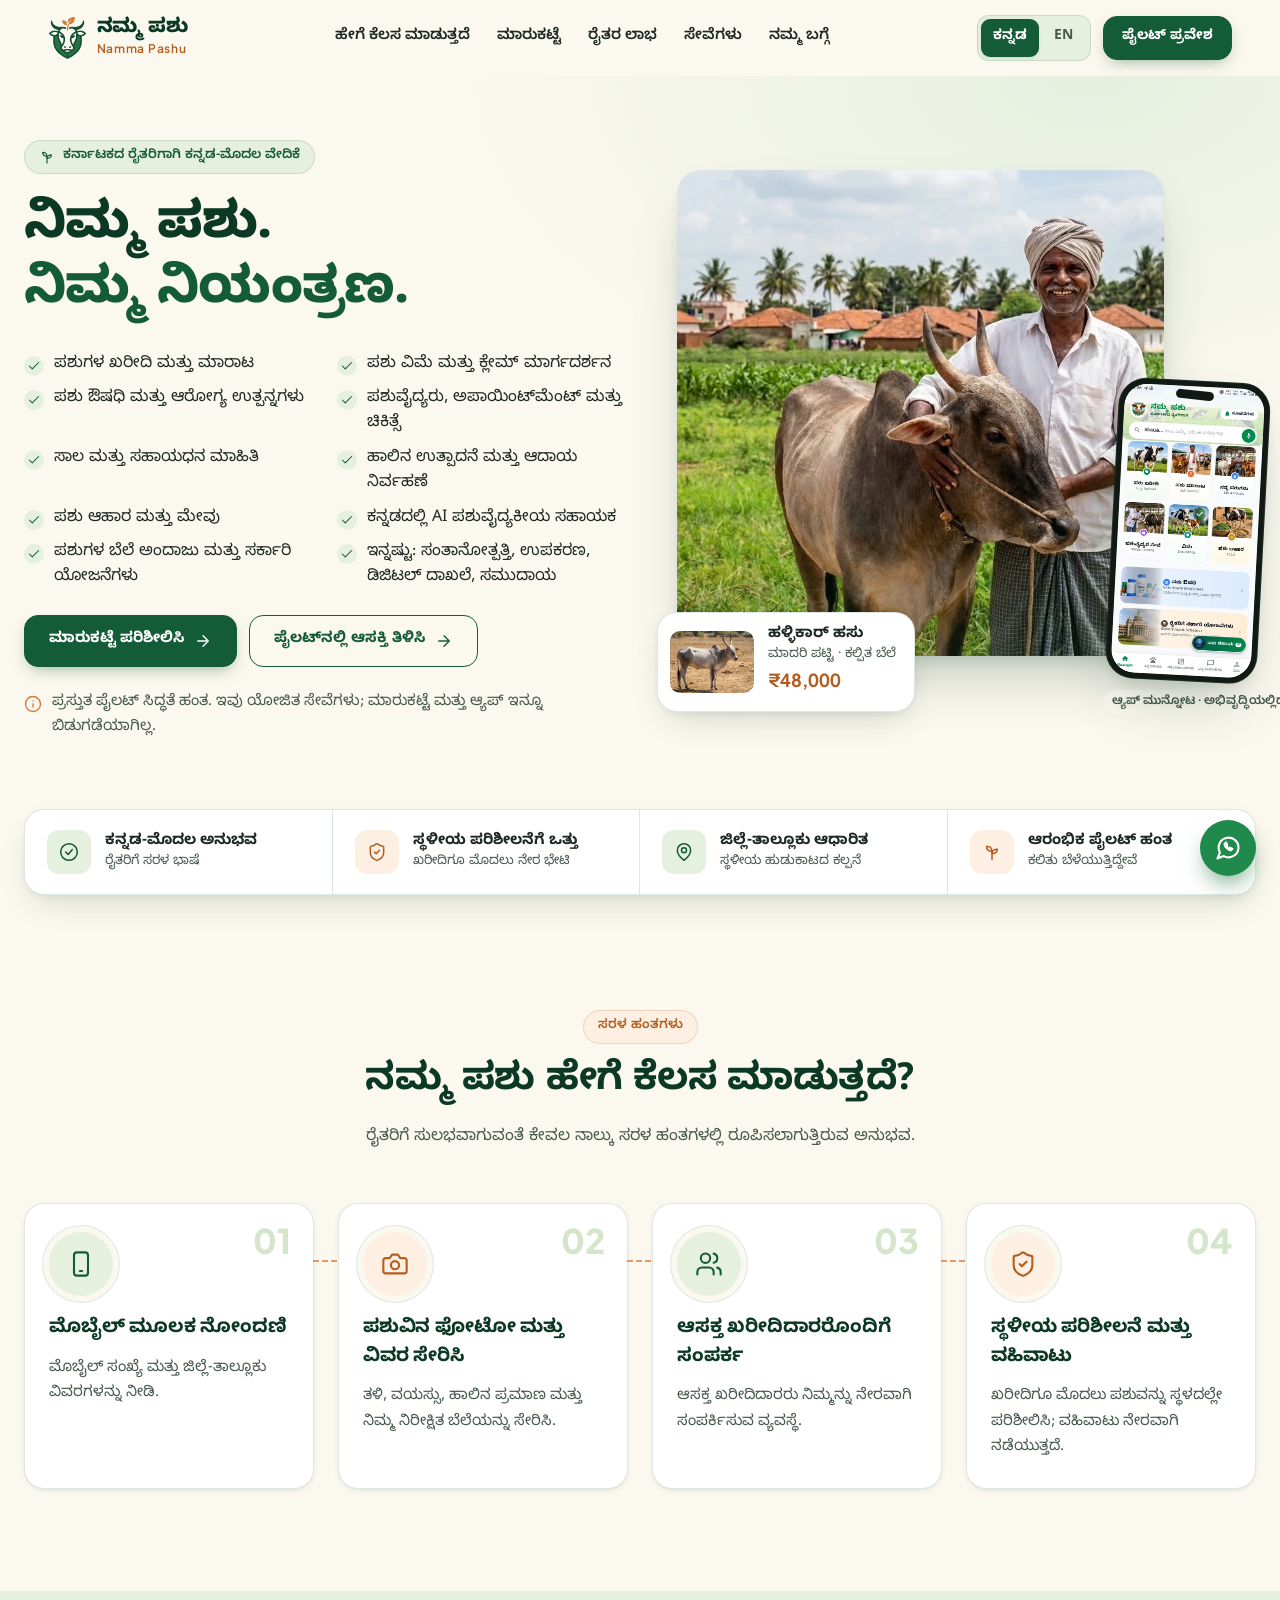
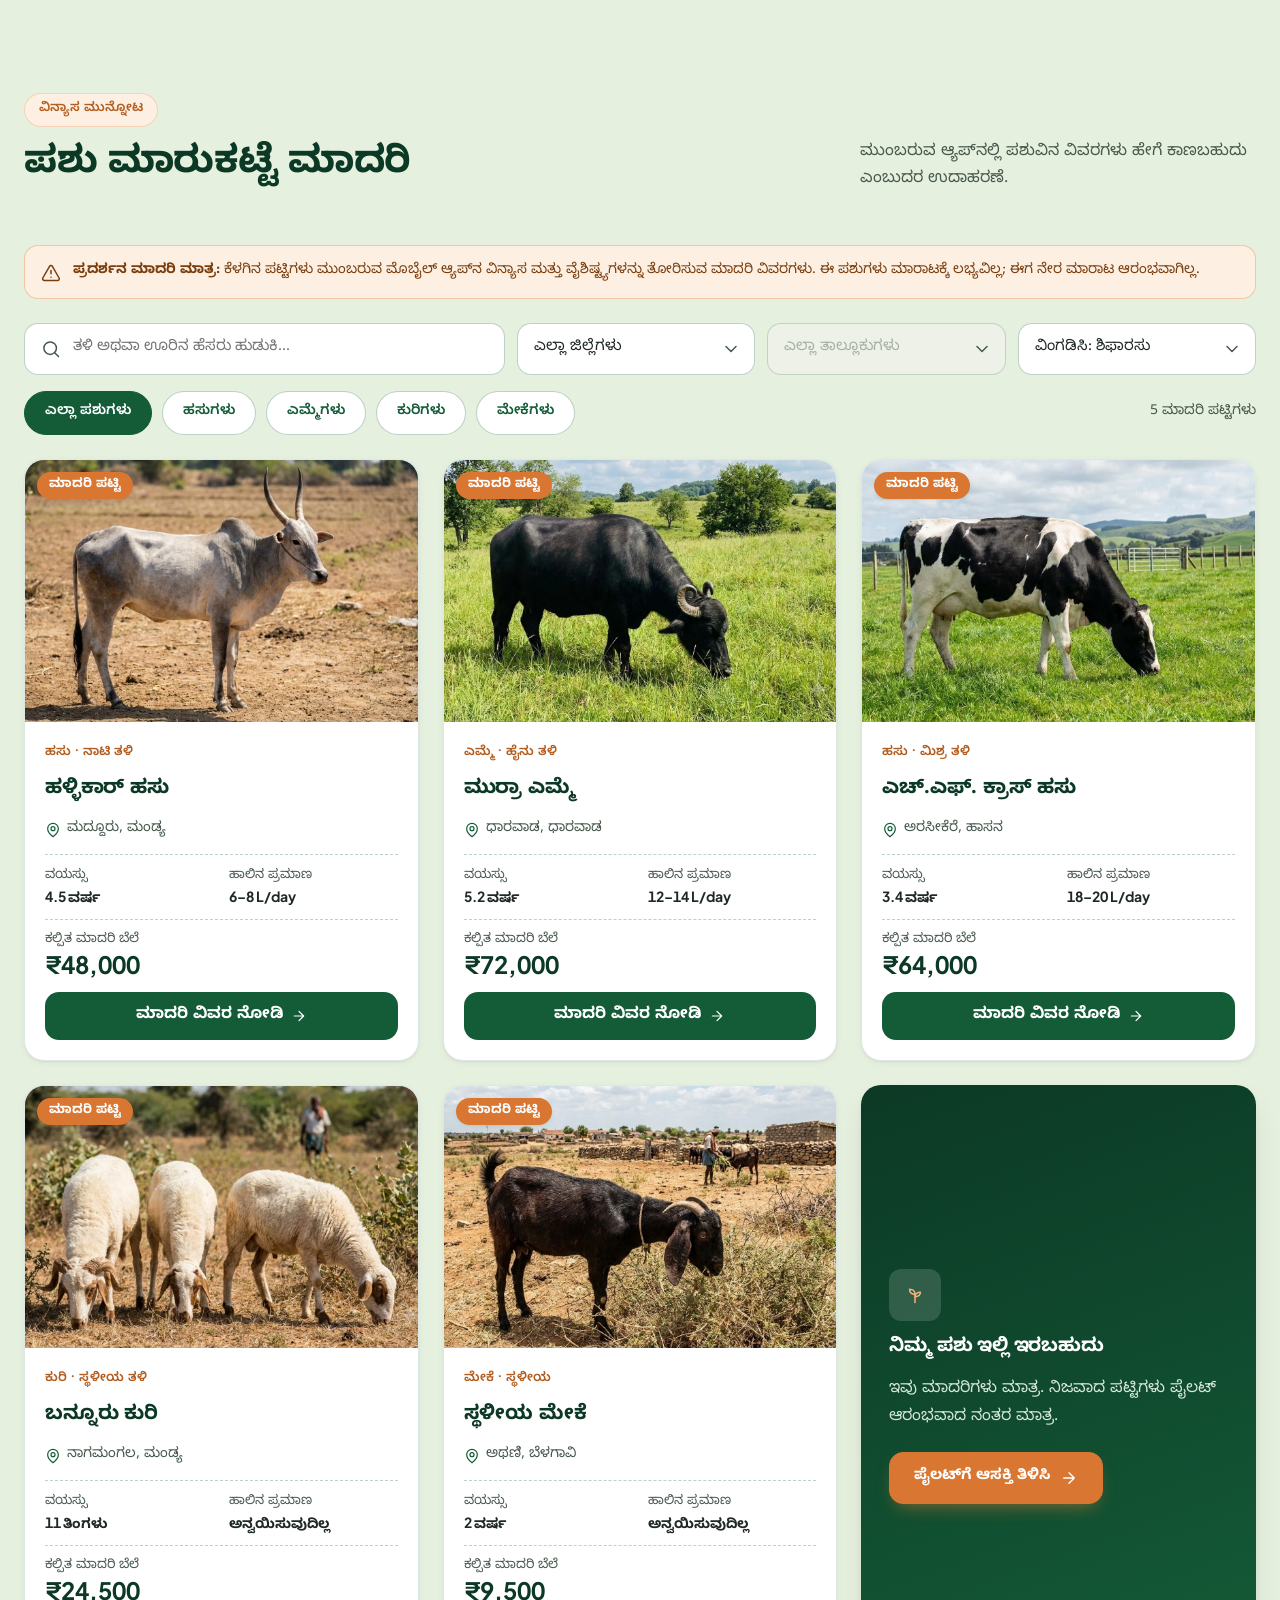
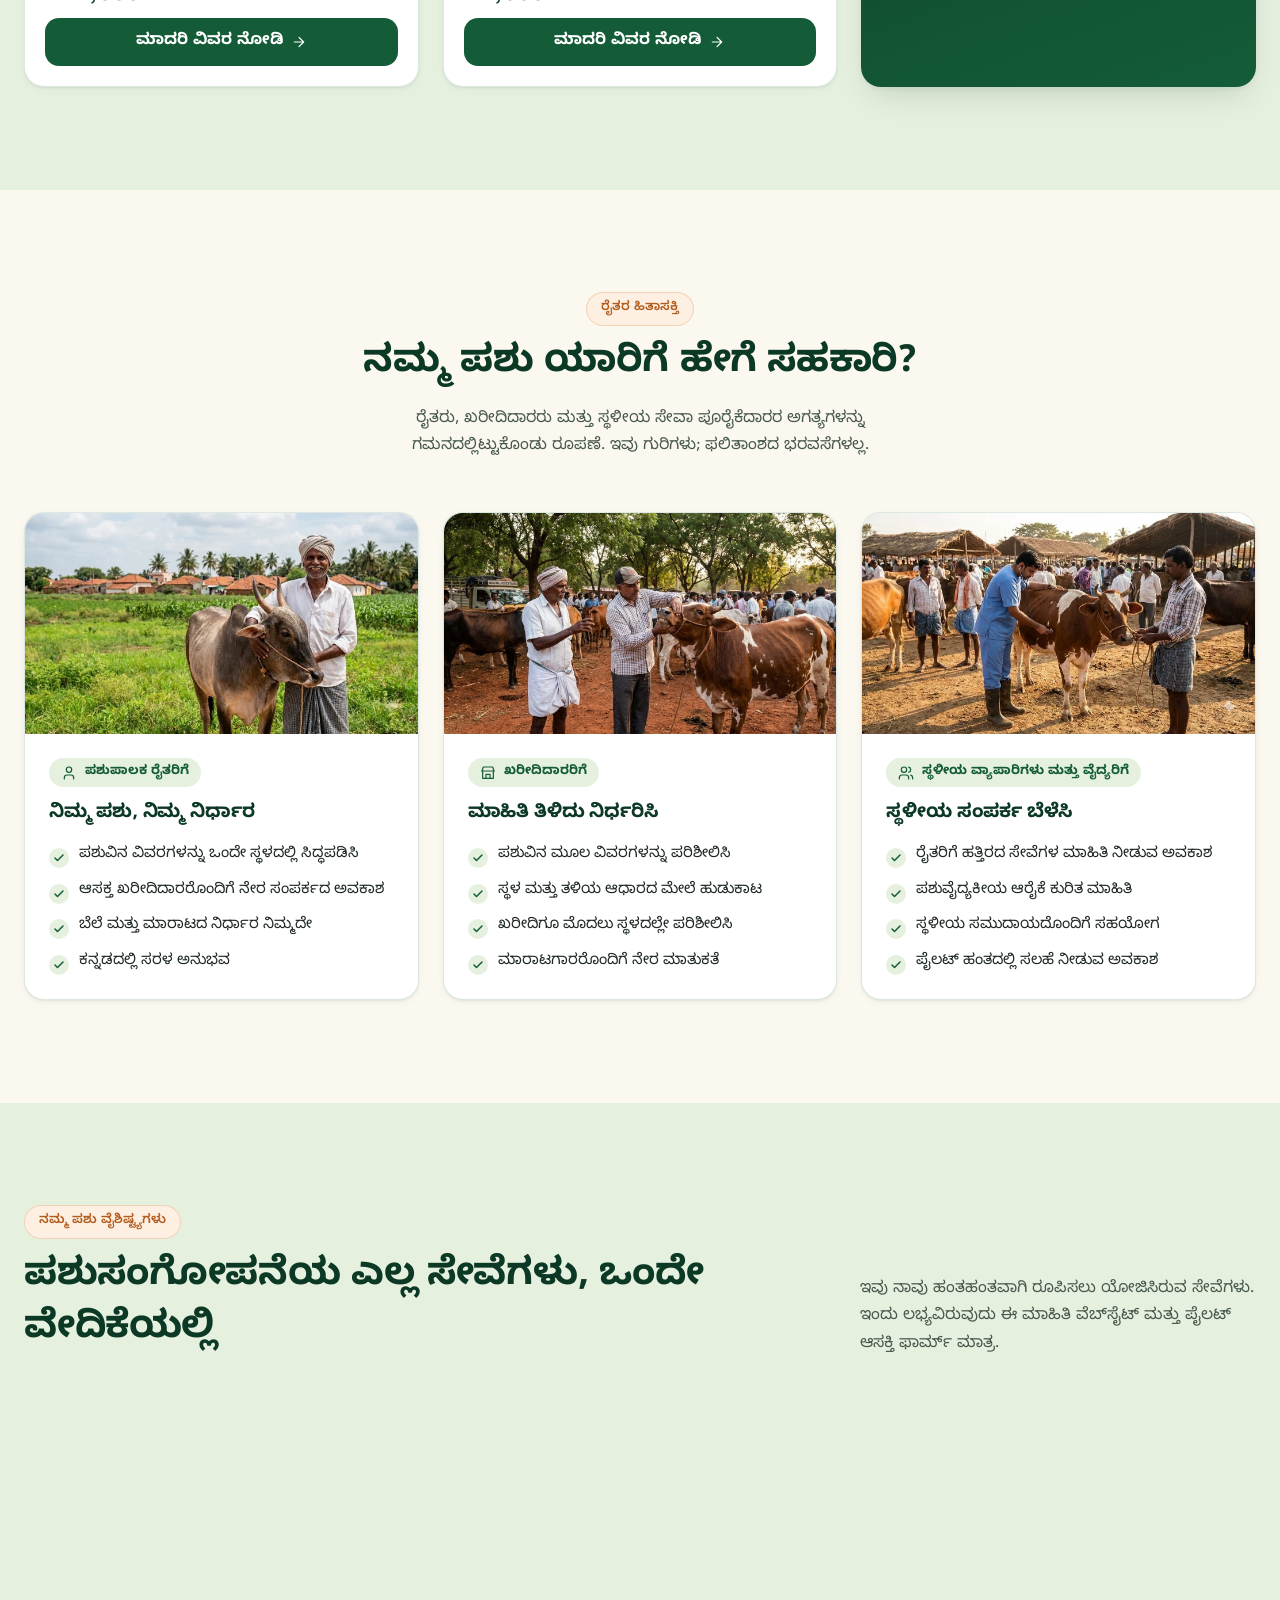
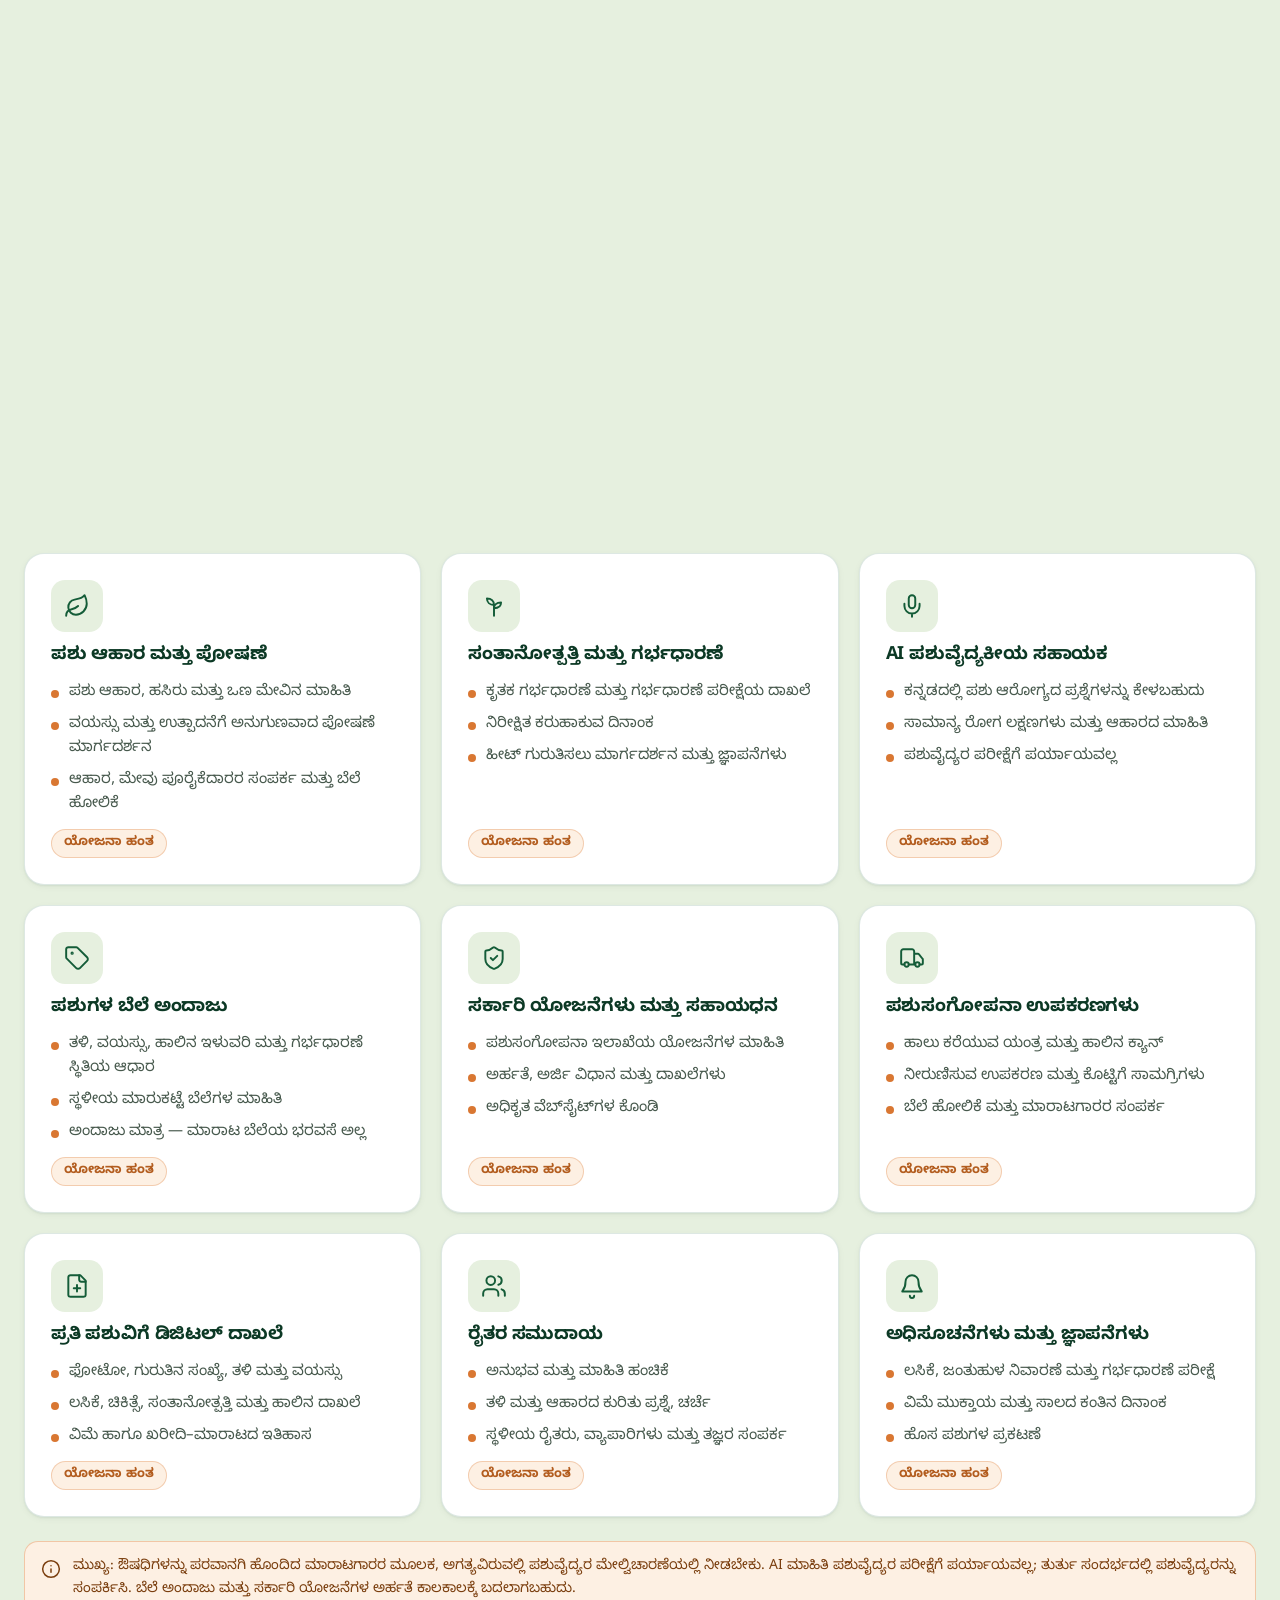
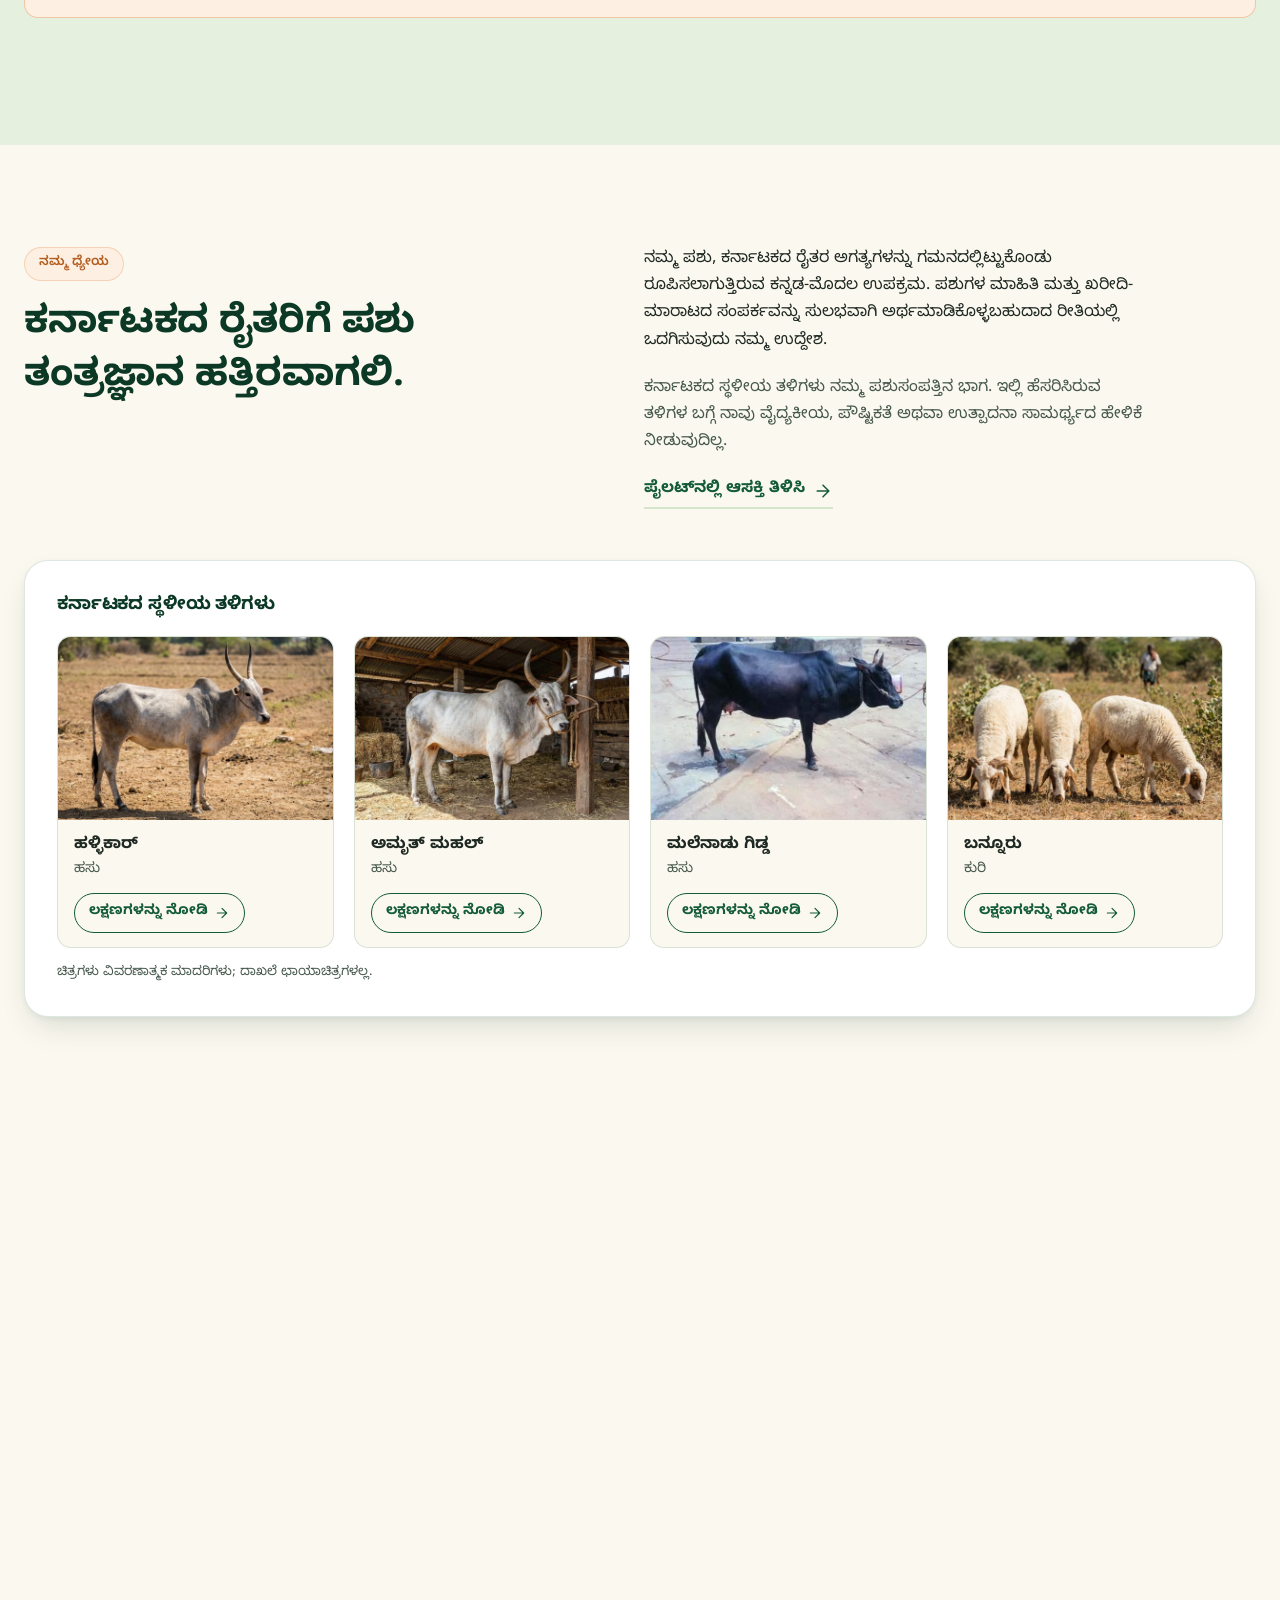
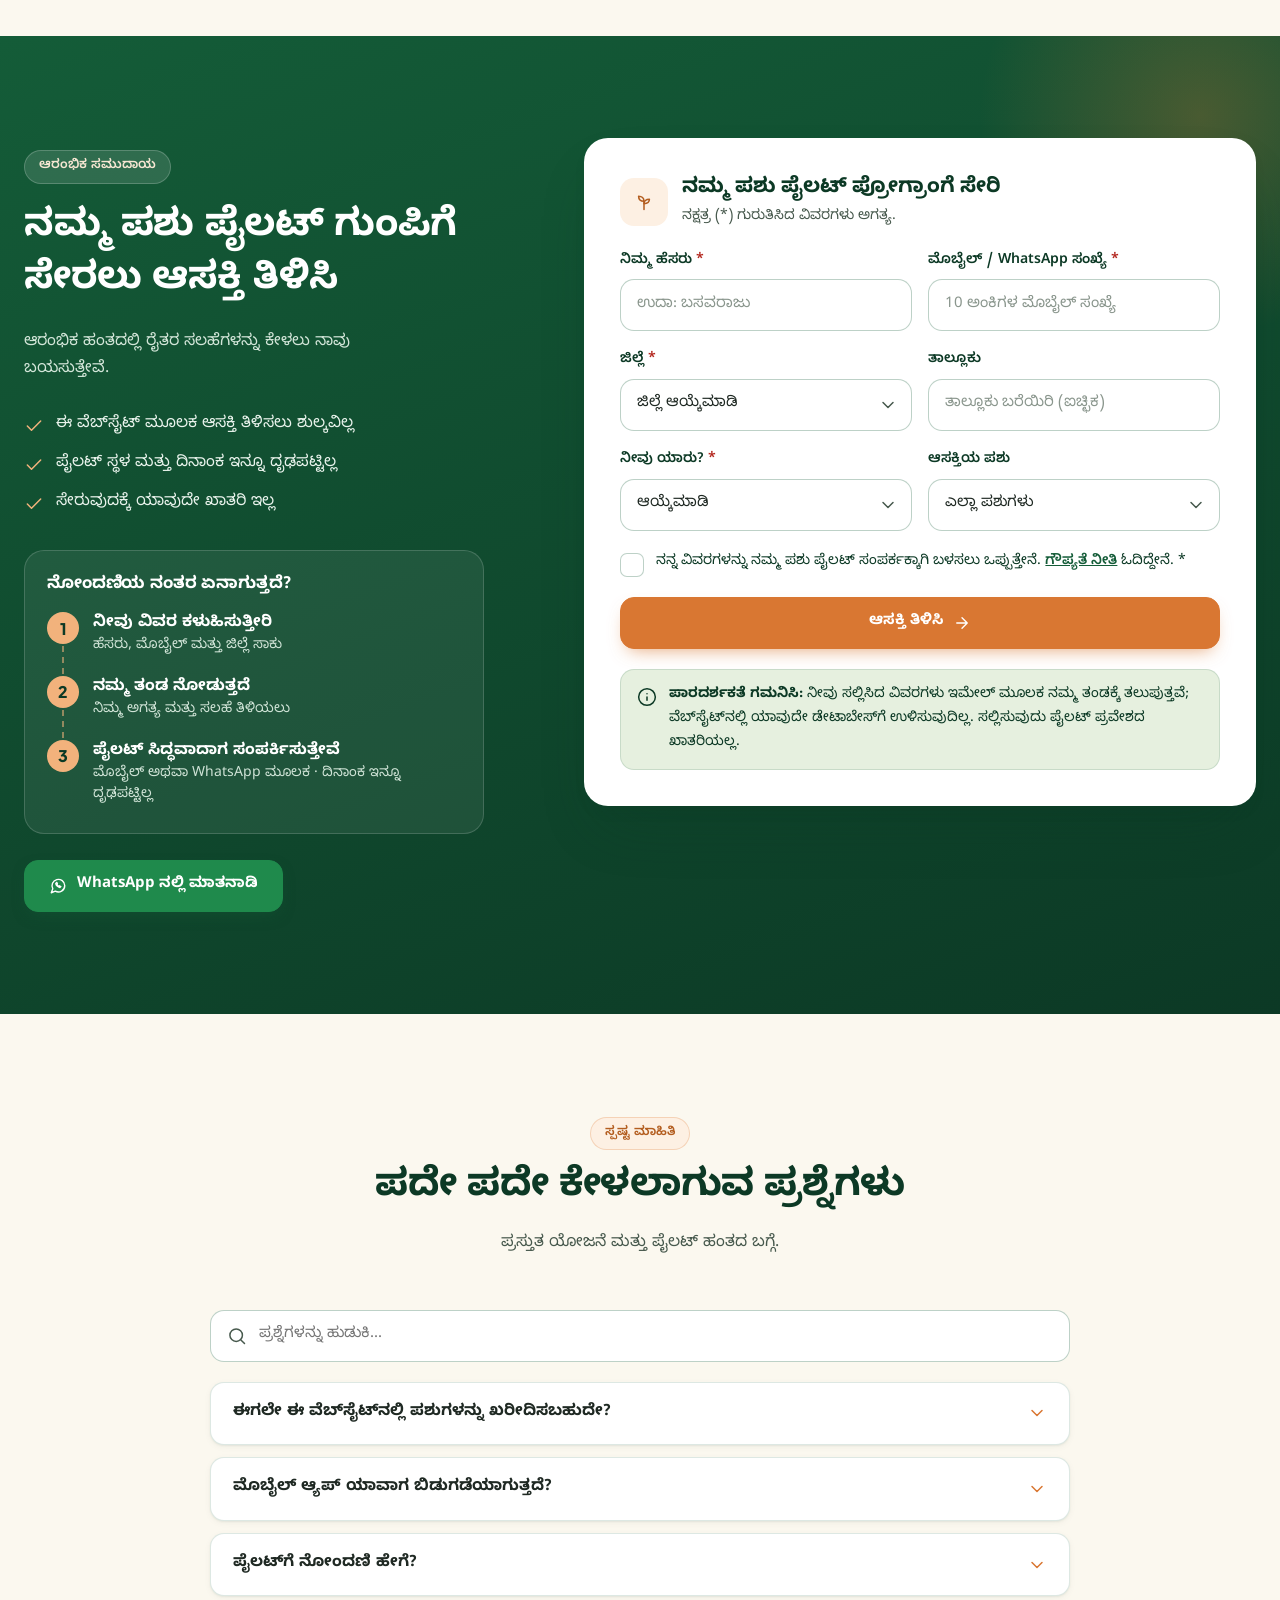
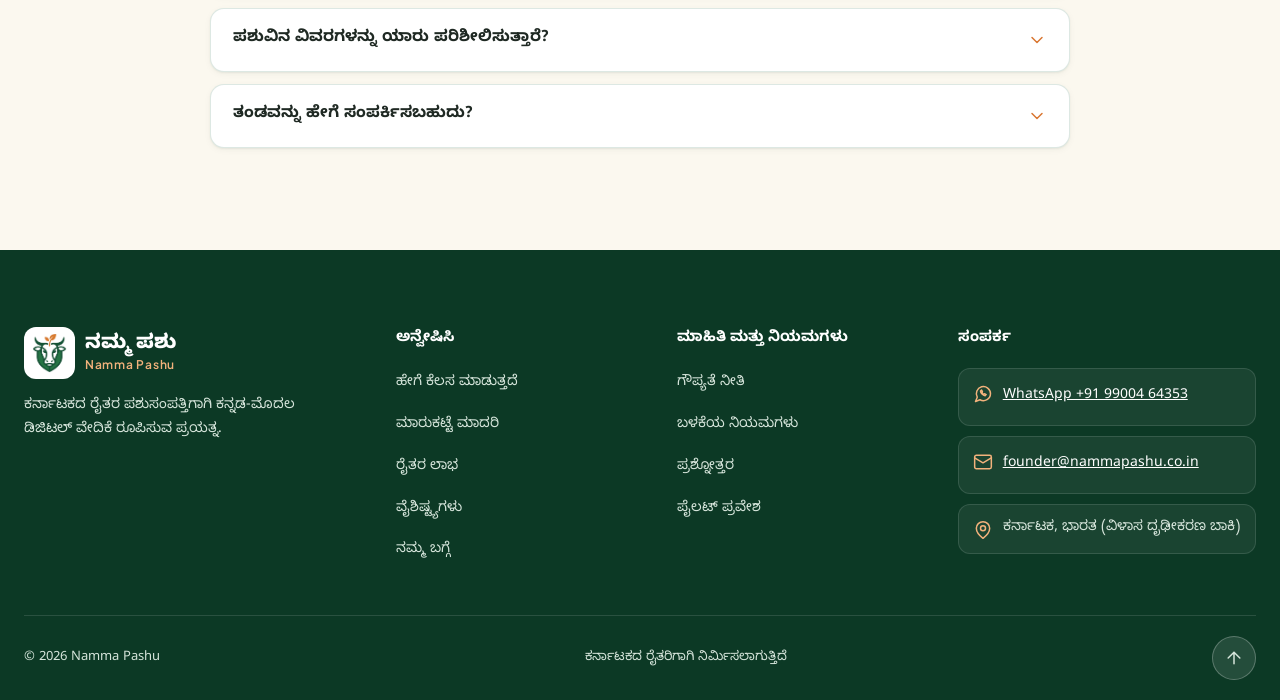
==== commit da7d4422: "Hero: headline plus bullet list of main features Co-Authored-By: Claude Sonnet 5.5 <noreply@anthropi" ====
--- a/index.html
+++ b/index.html
@@ -96,13 +96,13 @@
   <div class="wrap hero-grid">
     <div class="hero-copy">
       <span class="chip chip-green"><svg class="icon"><use href="#i-sprout"/></svg><span data-kn="ಕರ್ನಾಟಕದ ರೈತರಿಗಾಗಿ ಕನ್ನಡ-ಮೊದಲ ವೇದಿಕೆ" data-en="A Kannada-first platform for Karnataka’s farmers">ಕರ್ನಾಟಕದ ರೈತರಿಗಾಗಿ ಕನ್ನಡ-ಮೊದಲ ವೇದಿಕೆ</span></span>
-      <h1 data-kn="ನಿಮ್ಮ ಪಶು.<br>ನಿಮ್ಮ ನಿಯಂತ್ರಣ.<br><em>ಮಾರುಕಟ್ಟೆಯಿಂದ ಆರೈಕೆಯವರೆಗೆ — ಒಂದೇ ವೇದಿಕೆ.</em>" data-en="Your livestock.<br>Your control.<br><em>From market to care — one platform.</em>">ನಿಮ್ಮ ಪಶು.<br>ನಿಮ್ಮ ನಿಯಂತ್ರಣ.<br><em>ಮಾರುಕಟ್ಟೆಯಿಂದ ಆರೈಕೆಯವರೆಗೆ — ಒಂದೇ ವೇದಿಕೆ.</em></h1>
-      <p class="lead" data-kn="ನಮ್ಮ ಪಶು — ಪಶುಗಳ ಖರೀದಿ-ಮಾರಾಟ, ಪಶುವೈದ್ಯಕೀಯ ಸೇವೆ, ಔಷಧಿ, ಆಹಾರ, ವಿಮೆ ಮತ್ತು ಇನ್ನಷ್ಟು ಸೇವೆಗಳನ್ನು ಒಂದೇ ಕಡೆ ತರಲು ರೂಪಿಸಲಾಗುತ್ತಿರುವ ಕನ್ನಡ-ಮೊದಲ ಡಿಜಿಟಲ್ ಉಪಕ್ರಮ. ಪಶುವಿನ ಮಾಹಿತಿ ಸಿದ್ಧಪಡಿಸಿ, ಆಸಕ್ತ ಖರೀದಿದಾರರೊಂದಿಗೆ ಸಂಪರ್ಕ ಸಾಧಿಸುವ ವ್ಯವಸ್ಥೆ ಇದರ ಗುರಿ." data-en="Namma Pashu is a Kannada-first digital initiative being built to bring buying and selling livestock, veterinary care, medicines, feed, insurance and more to farmers in one place. It also helps farmers prepare listings and connect with interested buyers.">ನಮ್ಮ ಪಶು — ಪಶುಗಳ ಖರೀದಿ-ಮಾರಾಟ, ಪಶುವೈದ್ಯಕೀಯ ಸೇವೆ, ಔಷಧಿ, ಆಹಾರ, ವಿಮೆ ಮತ್ತು ಇನ್ನಷ್ಟು ಸೇವೆಗಳನ್ನು ಒಂದೇ ಕಡೆ ತರಲು ರೂಪಿಸಲಾಗುತ್ತಿರುವ ಕನ್ನಡ-ಮೊದಲ ಡಿಜಿಟಲ್ ಉಪಕ್ರಮ. ಪಶುವಿನ ಮಾಹಿತಿ ಸಿದ್ಧಪಡಿಸಿ, ಆಸಕ್ತ ಖರೀದಿದಾರರೊಂದಿಗೆ ಸಂಪರ್ಕ ಸಾಧಿಸುವ ವ್ಯವಸ್ಥೆ ಇದರ ಗುರಿ.</p>
+      <h1 data-kn="ನಿಮ್ಮ ಪಶು.<br><em>ನಿಮ್ಮ ನಿಯಂತ್ರಣ.</em>" data-en="Your livestock.<br><em>Your control.</em>">ನಿಮ್ಮ ಪಶು.<br><em>ನಿಮ್ಮ ನಿಯಂತ್ರಣ.</em></h1>
+      <ul class="hero-points"><li><svg class="icon" aria-hidden="true"><use href="#i-check"/></svg><span data-kn="ಪಶುಗಳ ಖರೀದಿ ಮತ್ತು ಮಾರಾಟ" data-en="Buying and selling livestock">ಪಶುಗಳ ಖರೀದಿ ಮತ್ತು ಮಾರಾಟ</span></li><li><svg class="icon" aria-hidden="true"><use href="#i-check"/></svg><span data-kn="ಪಶು ವಿಮೆ ಮತ್ತು ಕ್ಲೇಮ್ ಮಾರ್ಗದರ್ಶನ" data-en="Livestock insurance and claim guidance">ಪಶು ವಿಮೆ ಮತ್ತು ಕ್ಲೇಮ್ ಮಾರ್ಗದರ್ಶನ</span></li><li><svg class="icon" aria-hidden="true"><use href="#i-check"/></svg><span data-kn="ಪಶು ಔಷಧಿ ಮತ್ತು ಆರೋಗ್ಯ ಉತ್ಪನ್ನಗಳು" data-en="Veterinary medicines and health products">ಪಶು ಔಷಧಿ ಮತ್ತು ಆರೋಗ್ಯ ಉತ್ಪನ್ನಗಳು</span></li><li><svg class="icon" aria-hidden="true"><use href="#i-check"/></svg><span data-kn="ಪಶುವೈದ್ಯರು, ಅಪಾಯಿಂಟ್‌ಮೆಂಟ್ ಮತ್ತು ಚಿಕಿತ್ಸೆ" data-en="Veterinarians, appointments and treatment">ಪಶುವೈದ್ಯರು, ಅಪಾಯಿಂಟ್‌ಮೆಂಟ್ ಮತ್ತು ಚಿಕಿತ್ಸೆ</span></li><li><svg class="icon" aria-hidden="true"><use href="#i-check"/></svg><span data-kn="ಸಾಲ ಮತ್ತು ಸಹಾಯಧನ ಮಾಹಿತಿ" data-en="Loan and subsidy information">ಸಾಲ ಮತ್ತು ಸಹಾಯಧನ ಮಾಹಿತಿ</span></li><li><svg class="icon" aria-hidden="true"><use href="#i-check"/></svg><span data-kn="ಹಾಲಿನ ಉತ್ಪಾದನೆ ಮತ್ತು ಆದಾಯ ನಿರ್ವಹಣೆ" data-en="Milk production and income records">ಹಾಲಿನ ಉತ್ಪಾದನೆ ಮತ್ತು ಆದಾಯ ನಿರ್ವಹಣೆ</span></li><li><svg class="icon" aria-hidden="true"><use href="#i-check"/></svg><span data-kn="ಪಶು ಆಹಾರ ಮತ್ತು ಮೇವು" data-en="Livestock feed and fodder">ಪಶು ಆಹಾರ ಮತ್ತು ಮೇವು</span></li><li><svg class="icon" aria-hidden="true"><use href="#i-check"/></svg><span data-kn="ಕನ್ನಡದಲ್ಲಿ AI ಪಶುವೈದ್ಯಕೀಯ ಸಹಾಯಕ" data-en="AI veterinary assistant in Kannada">ಕನ್ನಡದಲ್ಲಿ AI ಪಶುವೈದ್ಯಕೀಯ ಸಹಾಯಕ</span></li><li><svg class="icon" aria-hidden="true"><use href="#i-check"/></svg><span data-kn="ಪಶುಗಳ ಬೆಲೆ ಅಂದಾಜು ಮತ್ತು ಸರ್ಕಾರಿ ಯೋಜನೆಗಳು" data-en="Price estimates and government schemes">ಪಶುಗಳ ಬೆಲೆ ಅಂದಾಜು ಮತ್ತು ಸರ್ಕಾರಿ ಯೋಜನೆಗಳು</span></li><li><svg class="icon" aria-hidden="true"><use href="#i-check"/></svg><span data-kn="ಇನ್ನಷ್ಟು: ಸಂತಾನೋತ್ಪತ್ತಿ, ಉಪಕರಣ, ಡಿಜಿಟಲ್ ದಾಖಲೆ, ಸಮುದಾಯ" data-en="And more: breeding, equipment, digital records, community">ಇನ್ನಷ್ಟು: ಸಂತಾನೋತ್ಪತ್ತಿ, ಉಪಕರಣ, ಡಿಜಿಟಲ್ ದಾಖಲೆ, ಸಮುದಾಯ</span></li></ul>
       <div class="hero-actions">
         <a class="button" href="#market"><span data-kn="ಮಾರುಕಟ್ಟೆ ಪರಿಶೀಲಿಸಿ" data-en="Explore the marketplace preview">ಮಾರುಕಟ್ಟೆ ಪರಿಶೀಲಿಸಿ</span><svg class="icon"><use href="#i-arrow-right"/></svg></a>
         <a class="button button-outline" href="#pilot"><span data-kn="ಪೈಲಟ್‌ನಲ್ಲಿ ಆಸಕ್ತಿ ತಿಳಿಸಿ" data-en="Register pilot interest">ಪೈಲಟ್‌ನಲ್ಲಿ ಆಸಕ್ತಿ ತಿಳಿಸಿ</span><svg class="icon"><use href="#i-arrow-right"/></svg></a>
       </div>
-      <p class="hero-note"><svg class="icon"><use href="#i-info"/></svg><span data-kn="ಪ್ರಸ್ತುತ ಪೈಲಟ್ ಸಿದ್ಧತೆ ಹಂತ. ಮಾರುಕಟ್ಟೆ ಮತ್ತು ಆ್ಯಪ್ ಇನ್ನೂ ಬಿಡುಗಡೆಯಾಗಿಲ್ಲ." data-en="Currently in pilot preparation. The marketplace and app are not yet launched.">ಪ್ರಸ್ತುತ ಪೈಲಟ್ ಸಿದ್ಧತೆ ಹಂತ. ಮಾರುಕಟ್ಟೆ ಮತ್ತು ಆ್ಯಪ್ ಇನ್ನೂ ಬಿಡುಗಡೆಯಾಗಿಲ್ಲ.</span></p>
+      <p class="hero-note"><svg class="icon"><use href="#i-info"/></svg><span data-kn="ಪ್ರಸ್ತುತ ಪೈಲಟ್ ಸಿದ್ಧತೆ ಹಂತ. ಇವು ಯೋಜಿತ ಸೇವೆಗಳು; ಮಾರುಕಟ್ಟೆ ಮತ್ತು ಆ್ಯಪ್ ಇನ್ನೂ ಬಿಡುಗಡೆಯಾಗಿಲ್ಲ." data-en="Currently in pilot preparation. These are planned services; the marketplace and app are not yet launched.">ಪ್ರಸ್ತುತ ಪೈಲಟ್ ಸಿದ್ಧತೆ ಹಂತ. ಇವು ಯೋಜಿತ ಸೇವೆಗಳು; ಮಾರುಕಟ್ಟೆ ಮತ್ತು ಆ್ಯಪ್ ಇನ್ನೂ ಬಿಡುಗಡೆಯಾಗಿಲ್ಲ.</span></p>
     </div>
 
     <div class="hero-visual">
--- a/styles.css
+++ b/styles.css
@@ -599,3 +599,9 @@
 .service li::before{content:"";position:absolute;left:0;top:.62em;width:8px;height:8px;border-radius:50%;background:var(--orange)}
 .service h3{font-size:18px;line-height:1.4}
 .features-note{margin-top:24px}
+
+/* --- Hero bullet list --- */
+.hero-points{display:grid;grid-template-columns:repeat(2,minmax(0,1fr));gap:10px 24px;width:100%}
+.hero-points li{display:flex;gap:10px;align-items:flex-start;font-size:16px;line-height:1.55;color:var(--ink)}
+.hero-points .icon{flex:none;width:20px;height:20px;margin-top:3px;padding:3px;border-radius:50%;background:var(--sage);color:var(--green)}
+@media (max-width:640px){.hero-points{grid-template-columns:1fr;gap:8px}}
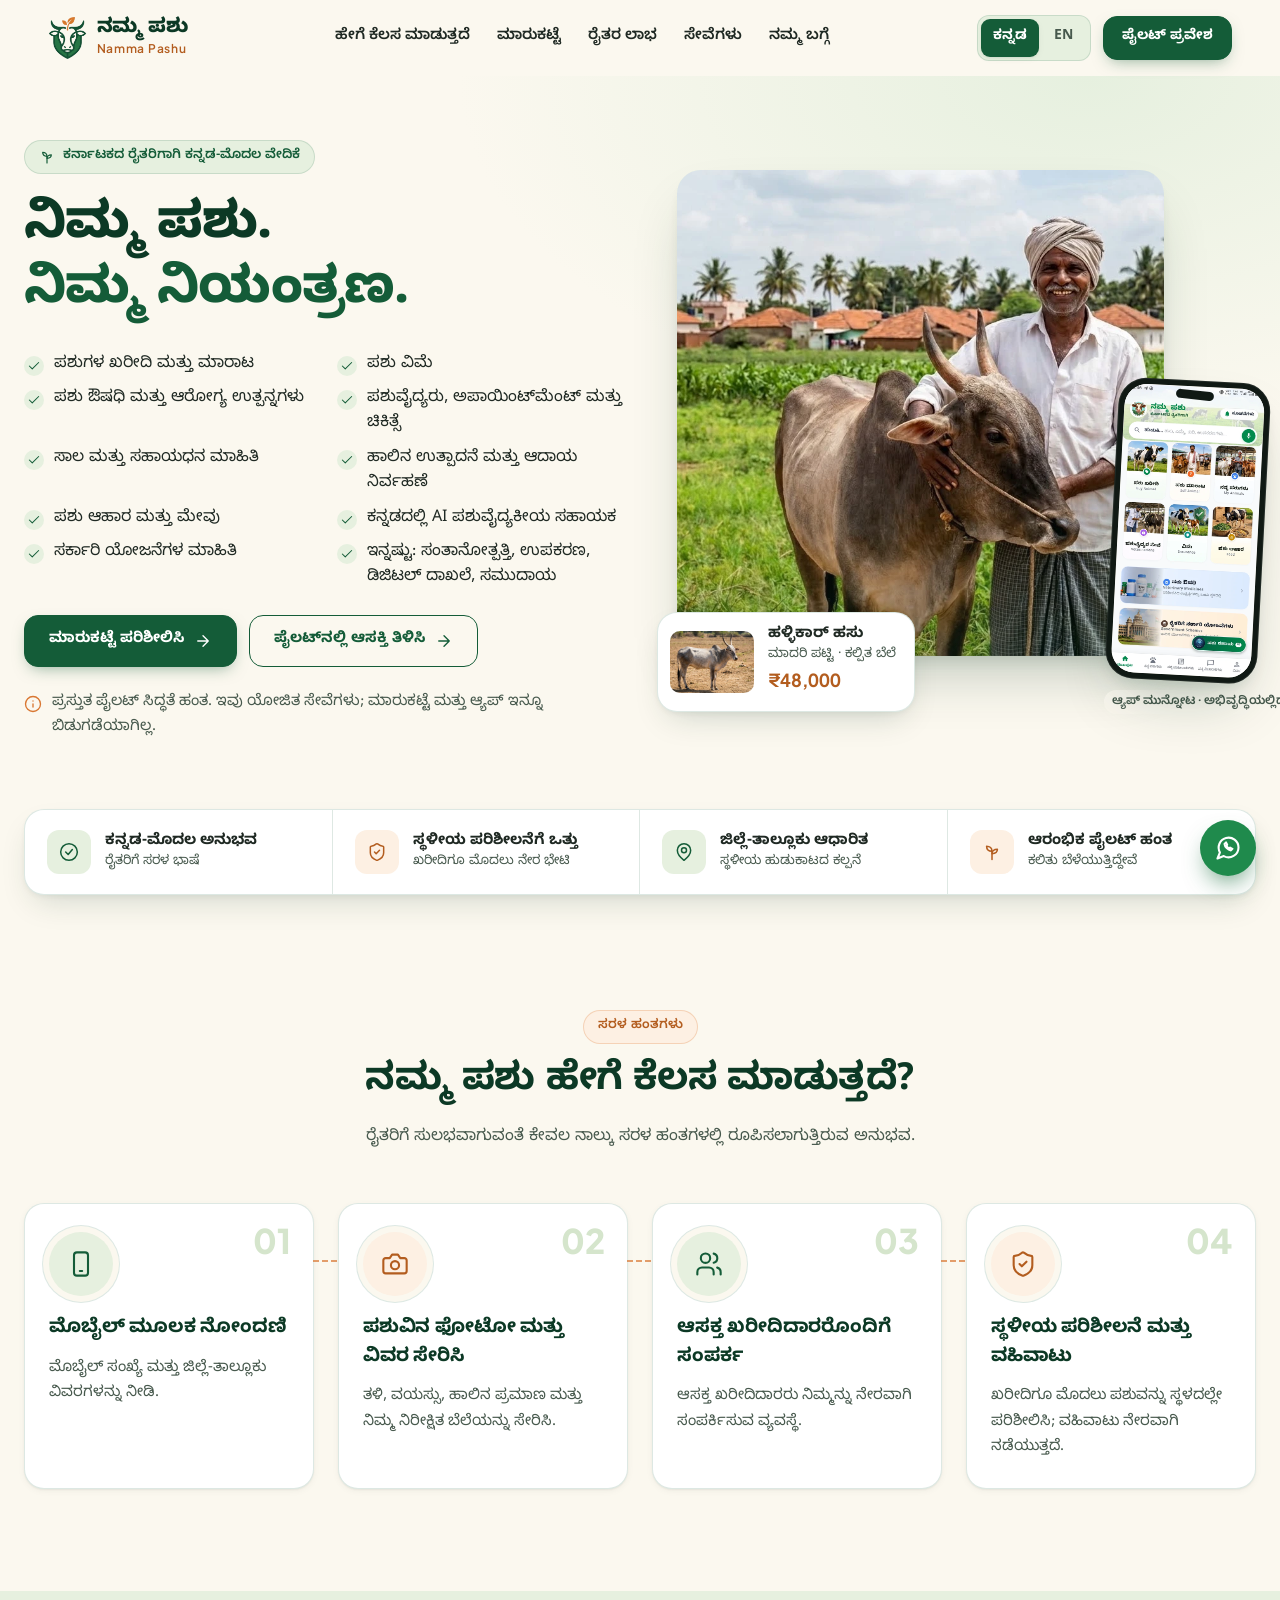
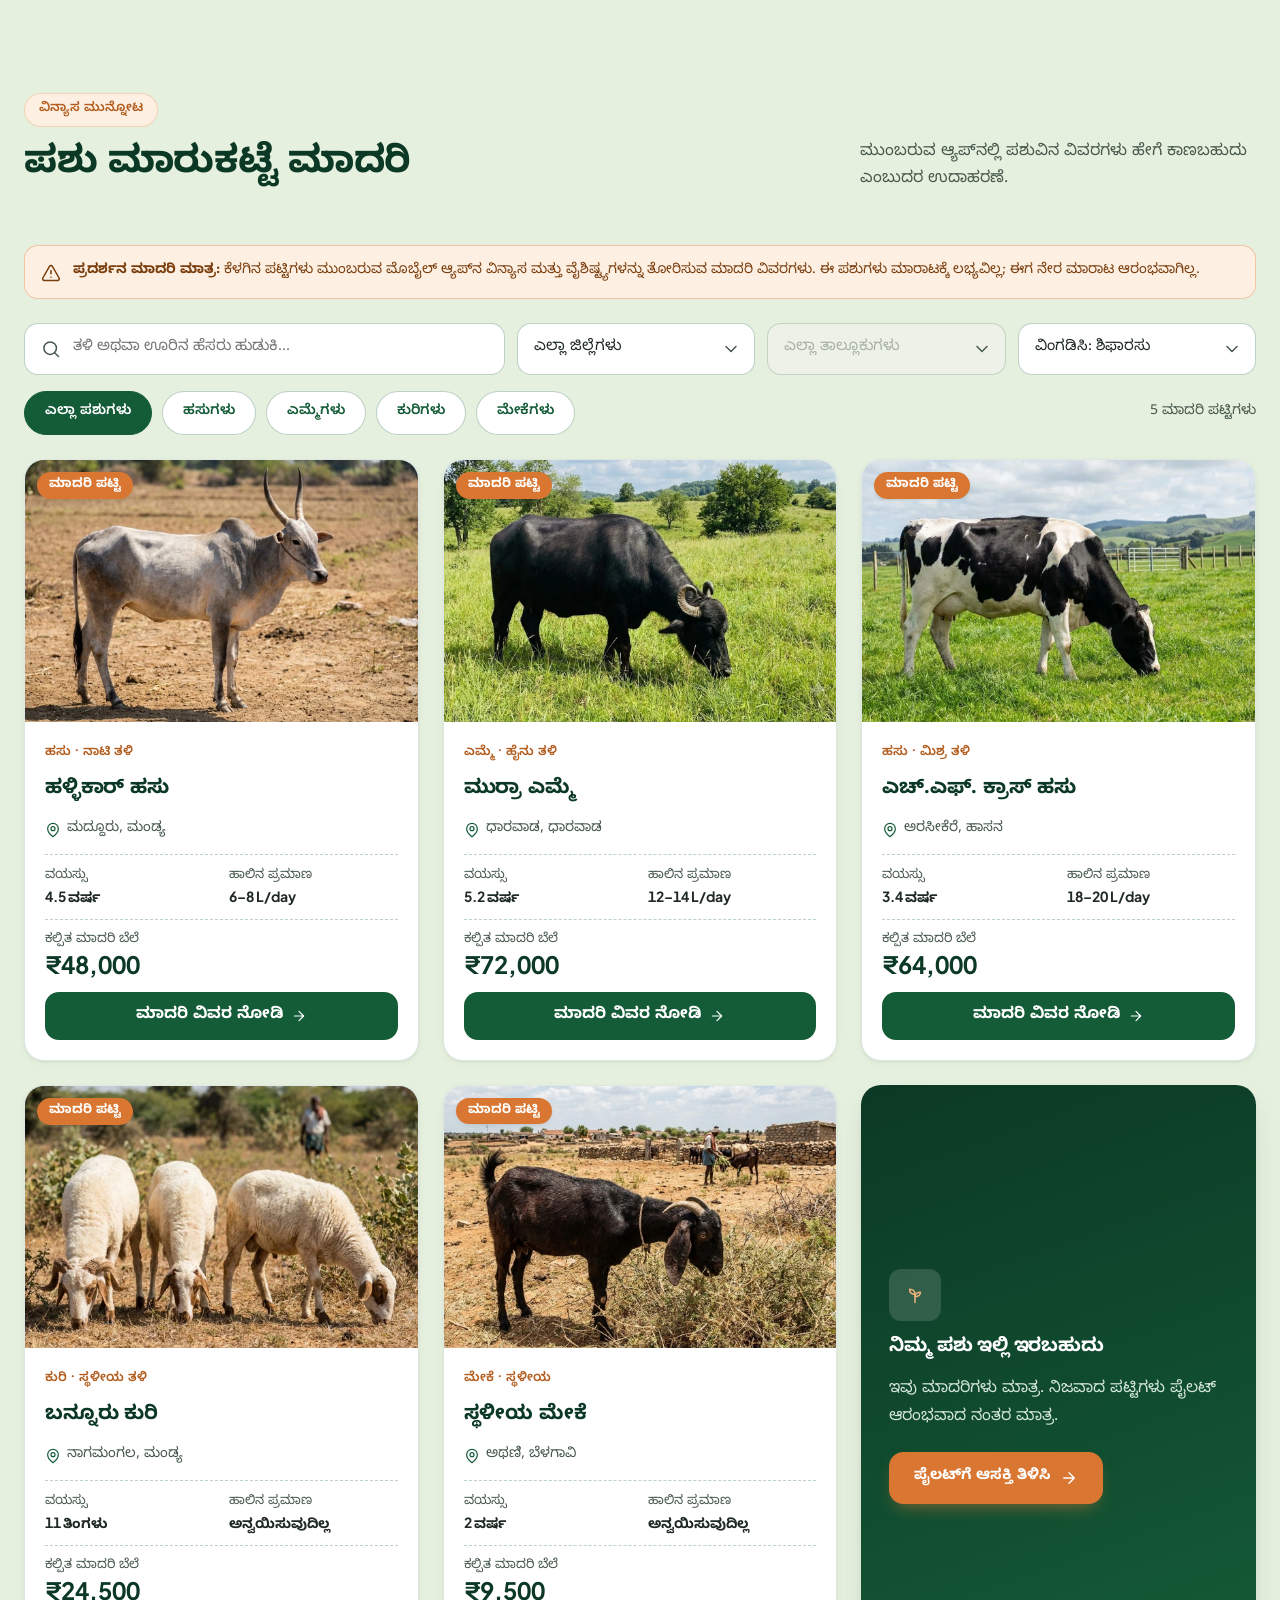
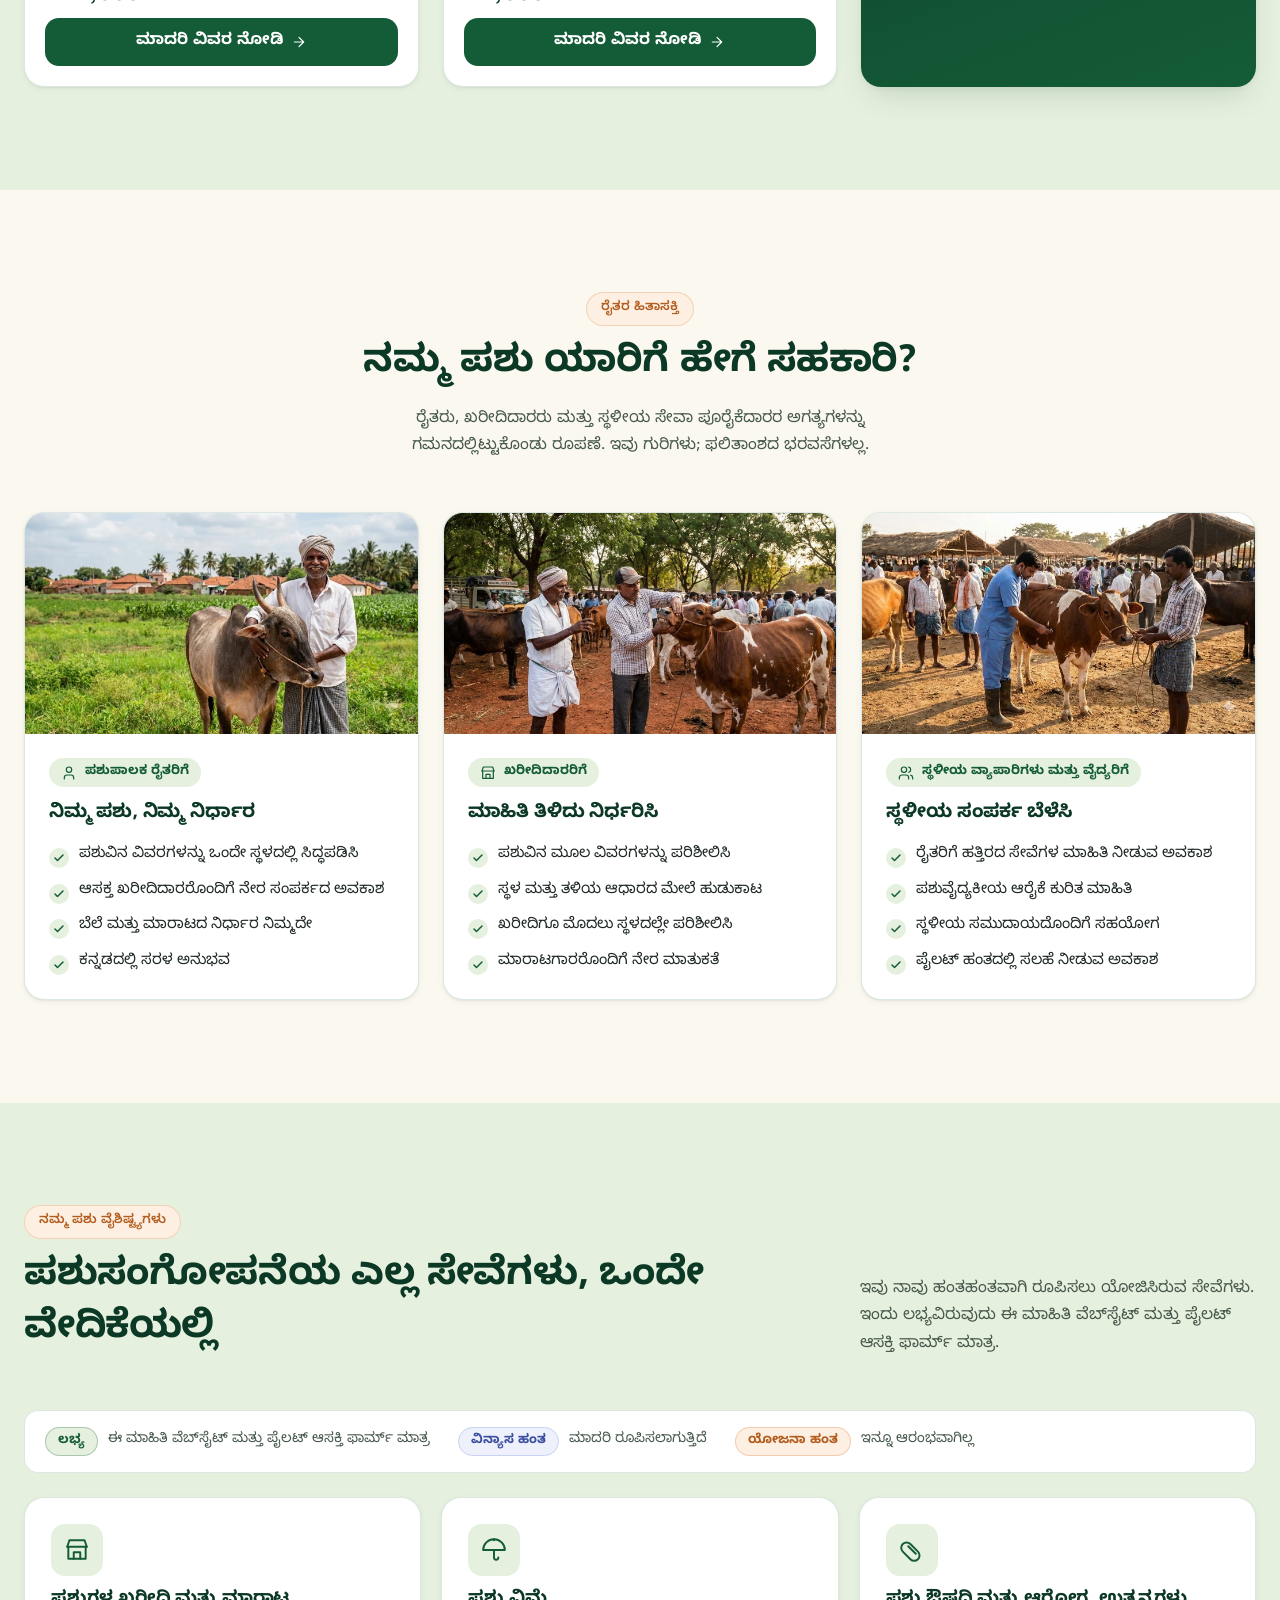
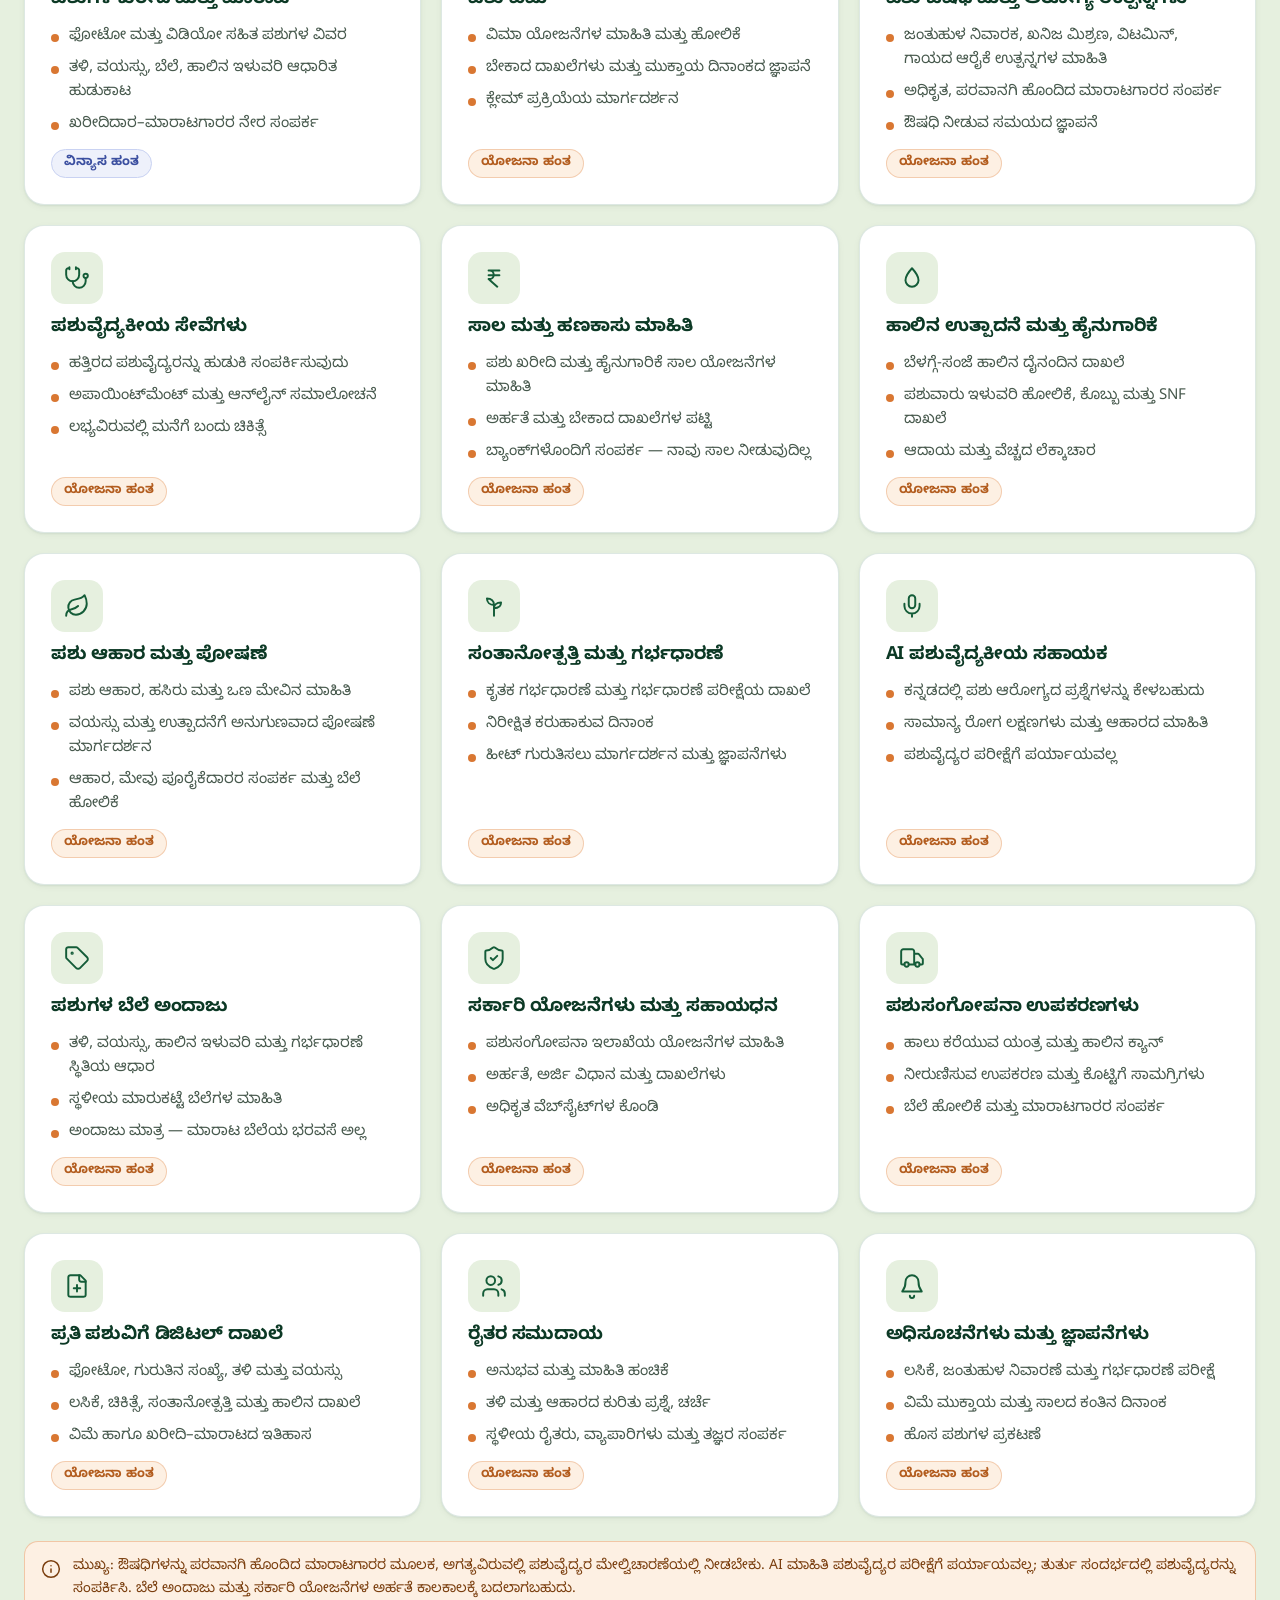
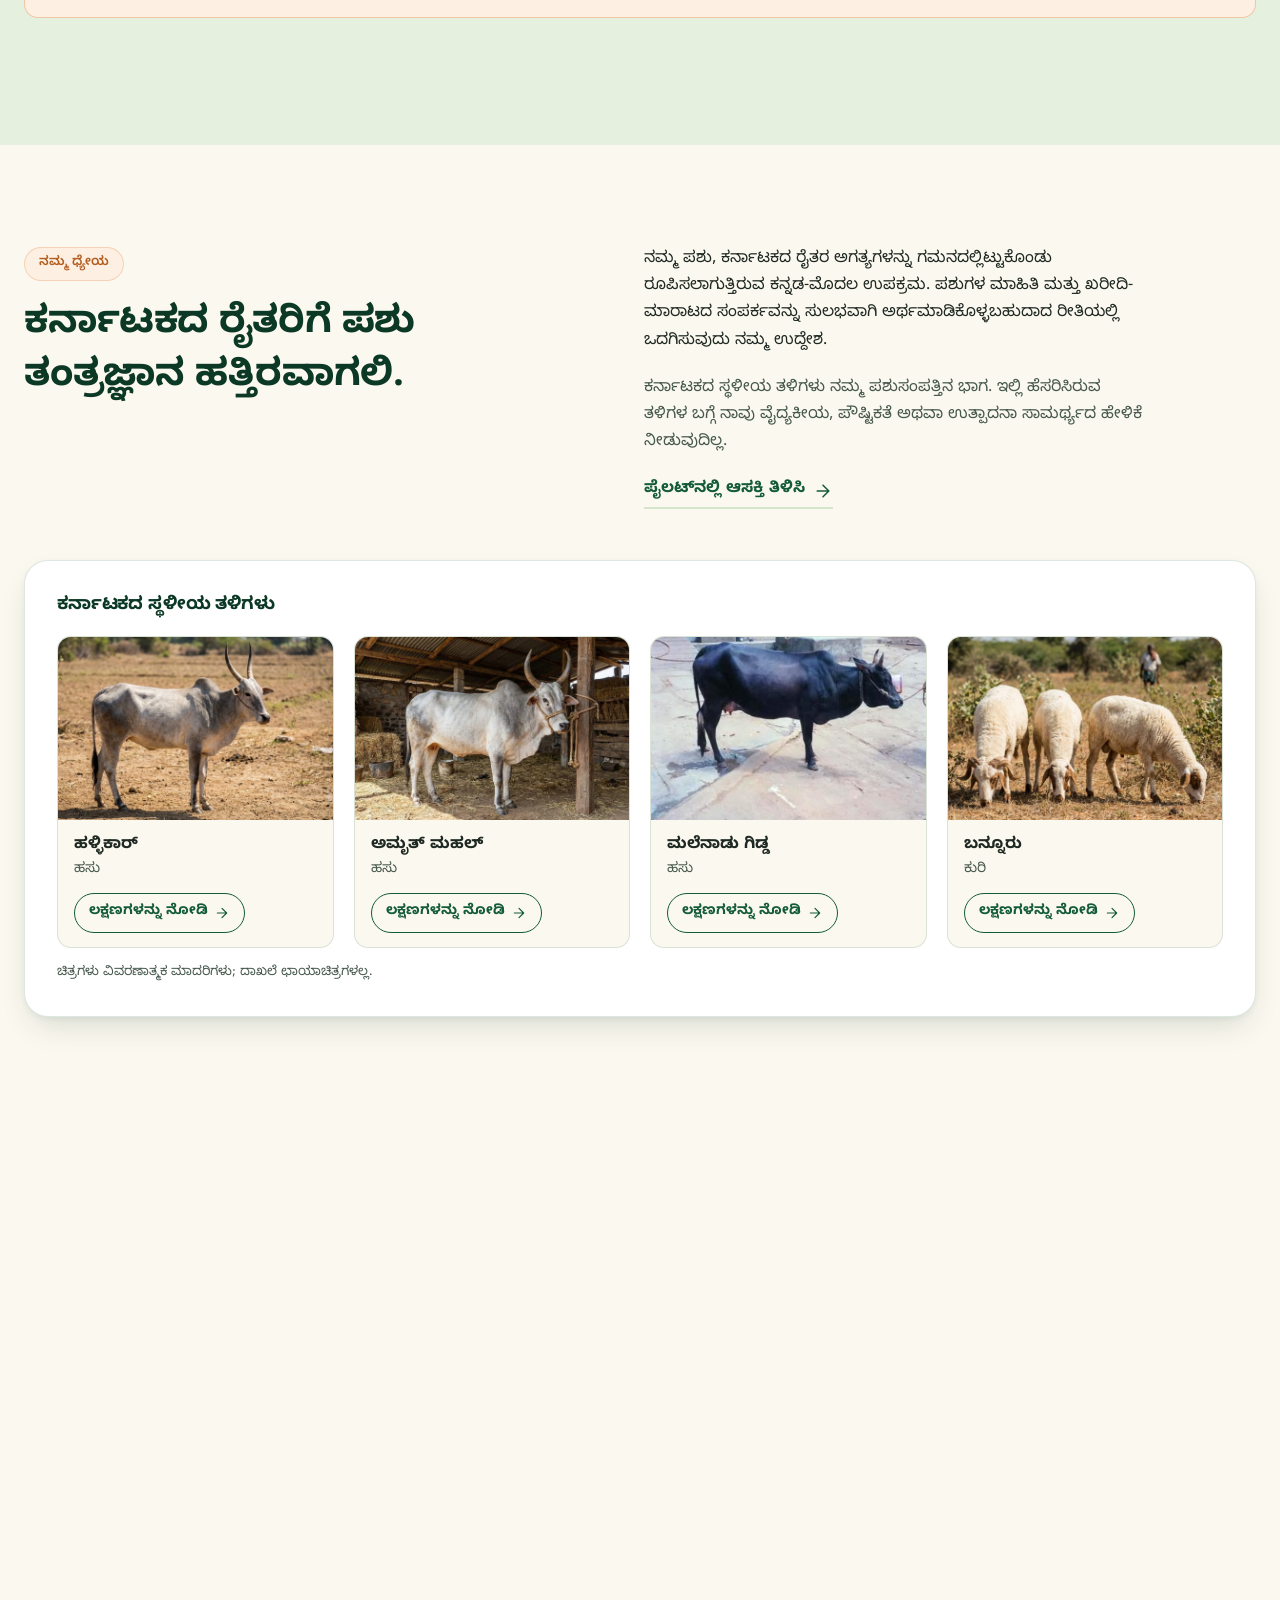
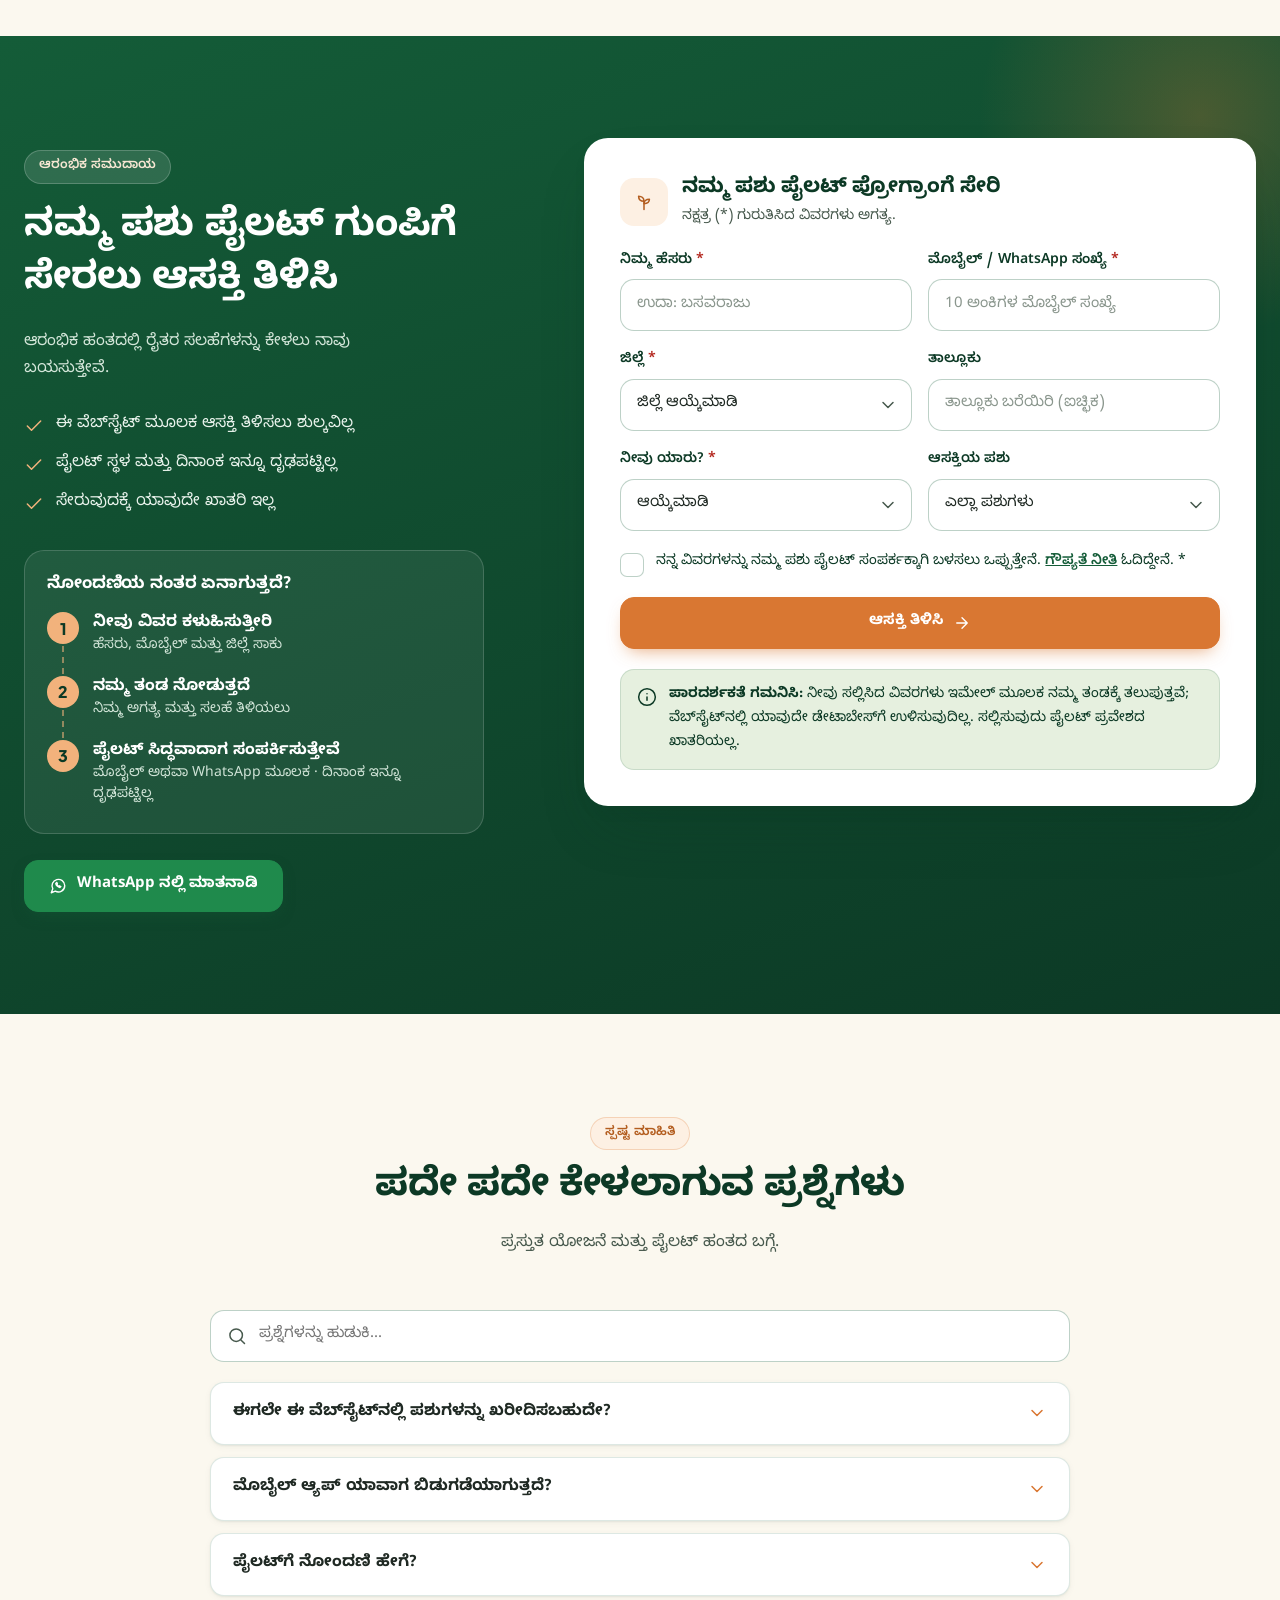
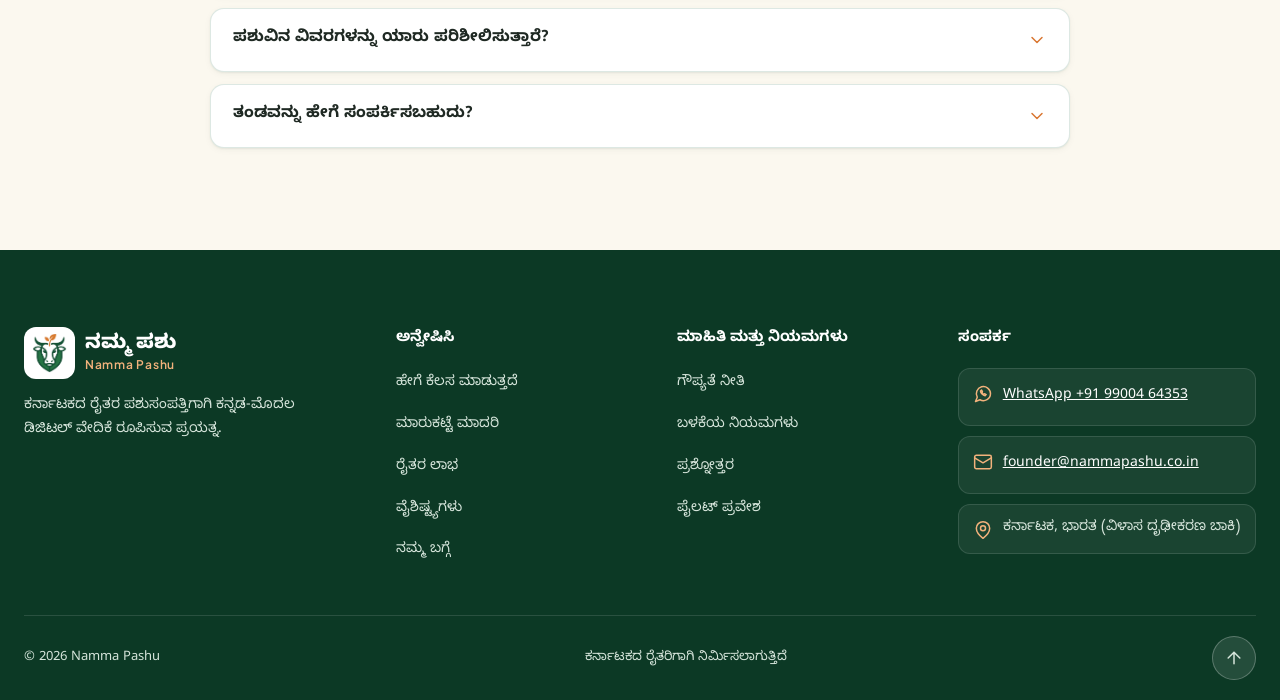
==== commit ece48005: "Hero bullets: drop price estimate, government scheme information, insurance label simplified Co-Auth" ====
--- a/index.html
+++ b/index.html
@@ -97,7 +97,7 @@
     <div class="hero-copy">
       <span class="chip chip-green"><svg class="icon"><use href="#i-sprout"/></svg><span data-kn="ಕರ್ನಾಟಕದ ರೈತರಿಗಾಗಿ ಕನ್ನಡ-ಮೊದಲ ವೇದಿಕೆ" data-en="A Kannada-first platform for Karnataka’s farmers">ಕರ್ನಾಟಕದ ರೈತರಿಗಾಗಿ ಕನ್ನಡ-ಮೊದಲ ವೇದಿಕೆ</span></span>
       <h1 data-kn="ನಿಮ್ಮ ಪಶು.<br><em>ನಿಮ್ಮ ನಿಯಂತ್ರಣ.</em>" data-en="Your livestock.<br><em>Your control.</em>">ನಿಮ್ಮ ಪಶು.<br><em>ನಿಮ್ಮ ನಿಯಂತ್ರಣ.</em></h1>
-      <ul class="hero-points"><li><svg class="icon" aria-hidden="true"><use href="#i-check"/></svg><span data-kn="ಪಶುಗಳ ಖರೀದಿ ಮತ್ತು ಮಾರಾಟ" data-en="Buying and selling livestock">ಪಶುಗಳ ಖರೀದಿ ಮತ್ತು ಮಾರಾಟ</span></li><li><svg class="icon" aria-hidden="true"><use href="#i-check"/></svg><span data-kn="ಪಶು ವಿಮೆ ಮತ್ತು ಕ್ಲೇಮ್ ಮಾರ್ಗದರ್ಶನ" data-en="Livestock insurance and claim guidance">ಪಶು ವಿಮೆ ಮತ್ತು ಕ್ಲೇಮ್ ಮಾರ್ಗದರ್ಶನ</span></li><li><svg class="icon" aria-hidden="true"><use href="#i-check"/></svg><span data-kn="ಪಶು ಔಷಧಿ ಮತ್ತು ಆರೋಗ್ಯ ಉತ್ಪನ್ನಗಳು" data-en="Veterinary medicines and health products">ಪಶು ಔಷಧಿ ಮತ್ತು ಆರೋಗ್ಯ ಉತ್ಪನ್ನಗಳು</span></li><li><svg class="icon" aria-hidden="true"><use href="#i-check"/></svg><span data-kn="ಪಶುವೈದ್ಯರು, ಅಪಾಯಿಂಟ್‌ಮೆಂಟ್ ಮತ್ತು ಚಿಕಿತ್ಸೆ" data-en="Veterinarians, appointments and treatment">ಪಶುವೈದ್ಯರು, ಅಪಾಯಿಂಟ್‌ಮೆಂಟ್ ಮತ್ತು ಚಿಕಿತ್ಸೆ</span></li><li><svg class="icon" aria-hidden="true"><use href="#i-check"/></svg><span data-kn="ಸಾಲ ಮತ್ತು ಸಹಾಯಧನ ಮಾಹಿತಿ" data-en="Loan and subsidy information">ಸಾಲ ಮತ್ತು ಸಹಾಯಧನ ಮಾಹಿತಿ</span></li><li><svg class="icon" aria-hidden="true"><use href="#i-check"/></svg><span data-kn="ಹಾಲಿನ ಉತ್ಪಾದನೆ ಮತ್ತು ಆದಾಯ ನಿರ್ವಹಣೆ" data-en="Milk production and income records">ಹಾಲಿನ ಉತ್ಪಾದನೆ ಮತ್ತು ಆದಾಯ ನಿರ್ವಹಣೆ</span></li><li><svg class="icon" aria-hidden="true"><use href="#i-check"/></svg><span data-kn="ಪಶು ಆಹಾರ ಮತ್ತು ಮೇವು" data-en="Livestock feed and fodder">ಪಶು ಆಹಾರ ಮತ್ತು ಮೇವು</span></li><li><svg class="icon" aria-hidden="true"><use href="#i-check"/></svg><span data-kn="ಕನ್ನಡದಲ್ಲಿ AI ಪಶುವೈದ್ಯಕೀಯ ಸಹಾಯಕ" data-en="AI veterinary assistant in Kannada">ಕನ್ನಡದಲ್ಲಿ AI ಪಶುವೈದ್ಯಕೀಯ ಸಹಾಯಕ</span></li><li><svg class="icon" aria-hidden="true"><use href="#i-check"/></svg><span data-kn="ಪಶುಗಳ ಬೆಲೆ ಅಂದಾಜು ಮತ್ತು ಸರ್ಕಾರಿ ಯೋಜನೆಗಳು" data-en="Price estimates and government schemes">ಪಶುಗಳ ಬೆಲೆ ಅಂದಾಜು ಮತ್ತು ಸರ್ಕಾರಿ ಯೋಜನೆಗಳು</span></li><li><svg class="icon" aria-hidden="true"><use href="#i-check"/></svg><span data-kn="ಇನ್ನಷ್ಟು: ಸಂತಾನೋತ್ಪತ್ತಿ, ಉಪಕರಣ, ಡಿಜಿಟಲ್ ದಾಖಲೆ, ಸಮುದಾಯ" data-en="And more: breeding, equipment, digital records, community">ಇನ್ನಷ್ಟು: ಸಂತಾನೋತ್ಪತ್ತಿ, ಉಪಕರಣ, ಡಿಜಿಟಲ್ ದಾಖಲೆ, ಸಮುದಾಯ</span></li></ul>
+      <ul class="hero-points"><li><svg class="icon" aria-hidden="true"><use href="#i-check"/></svg><span data-kn="ಪಶುಗಳ ಖರೀದಿ ಮತ್ತು ಮಾರಾಟ" data-en="Buying and selling livestock">ಪಶುಗಳ ಖರೀದಿ ಮತ್ತು ಮಾರಾಟ</span></li><li><svg class="icon" aria-hidden="true"><use href="#i-check"/></svg><span data-kn="ಪಶು ವಿಮೆ" data-en="Livestock insurance">ಪಶು ವಿಮೆ</span></li><li><svg class="icon" aria-hidden="true"><use href="#i-check"/></svg><span data-kn="ಪಶು ಔಷಧಿ ಮತ್ತು ಆರೋಗ್ಯ ಉತ್ಪನ್ನಗಳು" data-en="Veterinary medicines and health products">ಪಶು ಔಷಧಿ ಮತ್ತು ಆರೋಗ್ಯ ಉತ್ಪನ್ನಗಳು</span></li><li><svg class="icon" aria-hidden="true"><use href="#i-check"/></svg><span data-kn="ಪಶುವೈದ್ಯರು, ಅಪಾಯಿಂಟ್‌ಮೆಂಟ್ ಮತ್ತು ಚಿಕಿತ್ಸೆ" data-en="Veterinarians, appointments and treatment">ಪಶುವೈದ್ಯರು, ಅಪಾಯಿಂಟ್‌ಮೆಂಟ್ ಮತ್ತು ಚಿಕಿತ್ಸೆ</span></li><li><svg class="icon" aria-hidden="true"><use href="#i-check"/></svg><span data-kn="ಸಾಲ ಮತ್ತು ಸಹಾಯಧನ ಮಾಹಿತಿ" data-en="Loan and subsidy information">ಸಾಲ ಮತ್ತು ಸಹಾಯಧನ ಮಾಹಿತಿ</span></li><li><svg class="icon" aria-hidden="true"><use href="#i-check"/></svg><span data-kn="ಹಾಲಿನ ಉತ್ಪಾದನೆ ಮತ್ತು ಆದಾಯ ನಿರ್ವಹಣೆ" data-en="Milk production and income records">ಹಾಲಿನ ಉತ್ಪಾದನೆ ಮತ್ತು ಆದಾಯ ನಿರ್ವಹಣೆ</span></li><li><svg class="icon" aria-hidden="true"><use href="#i-check"/></svg><span data-kn="ಪಶು ಆಹಾರ ಮತ್ತು ಮೇವು" data-en="Livestock feed and fodder">ಪಶು ಆಹಾರ ಮತ್ತು ಮೇವು</span></li><li><svg class="icon" aria-hidden="true"><use href="#i-check"/></svg><span data-kn="ಕನ್ನಡದಲ್ಲಿ AI ಪಶುವೈದ್ಯಕೀಯ ಸಹಾಯಕ" data-en="AI veterinary assistant in Kannada">ಕನ್ನಡದಲ್ಲಿ AI ಪಶುವೈದ್ಯಕೀಯ ಸಹಾಯಕ</span></li><li><svg class="icon" aria-hidden="true"><use href="#i-check"/></svg><span data-kn="ಸರ್ಕಾರಿ ಯೋಜನೆಗಳ ಮಾಹಿತಿ" data-en="Government scheme information">ಸರ್ಕಾರಿ ಯೋಜನೆಗಳ ಮಾಹಿತಿ</span></li><li><svg class="icon" aria-hidden="true"><use href="#i-check"/></svg><span data-kn="ಇನ್ನಷ್ಟು: ಸಂತಾನೋತ್ಪತ್ತಿ, ಉಪಕರಣ, ಡಿಜಿಟಲ್ ದಾಖಲೆ, ಸಮುದಾಯ" data-en="And more: breeding, equipment, digital records, community">ಇನ್ನಷ್ಟು: ಸಂತಾನೋತ್ಪತ್ತಿ, ಉಪಕರಣ, ಡಿಜಿಟಲ್ ದಾಖಲೆ, ಸಮುದಾಯ</span></li></ul>
       <div class="hero-actions">
         <a class="button" href="#market"><span data-kn="ಮಾರುಕಟ್ಟೆ ಪರಿಶೀಲಿಸಿ" data-en="Explore the marketplace preview">ಮಾರುಕಟ್ಟೆ ಪರಿಶೀಲಿಸಿ</span><svg class="icon"><use href="#i-arrow-right"/></svg></a>
         <a class="button button-outline" href="#pilot"><span data-kn="ಪೈಲಟ್‌ನಲ್ಲಿ ಆಸಕ್ತಿ ತಿಳಿಸಿ" data-en="Register pilot interest">ಪೈಲಟ್‌ನಲ್ಲಿ ಆಸಕ್ತಿ ತಿಳಿಸಿ</span><svg class="icon"><use href="#i-arrow-right"/></svg></a>
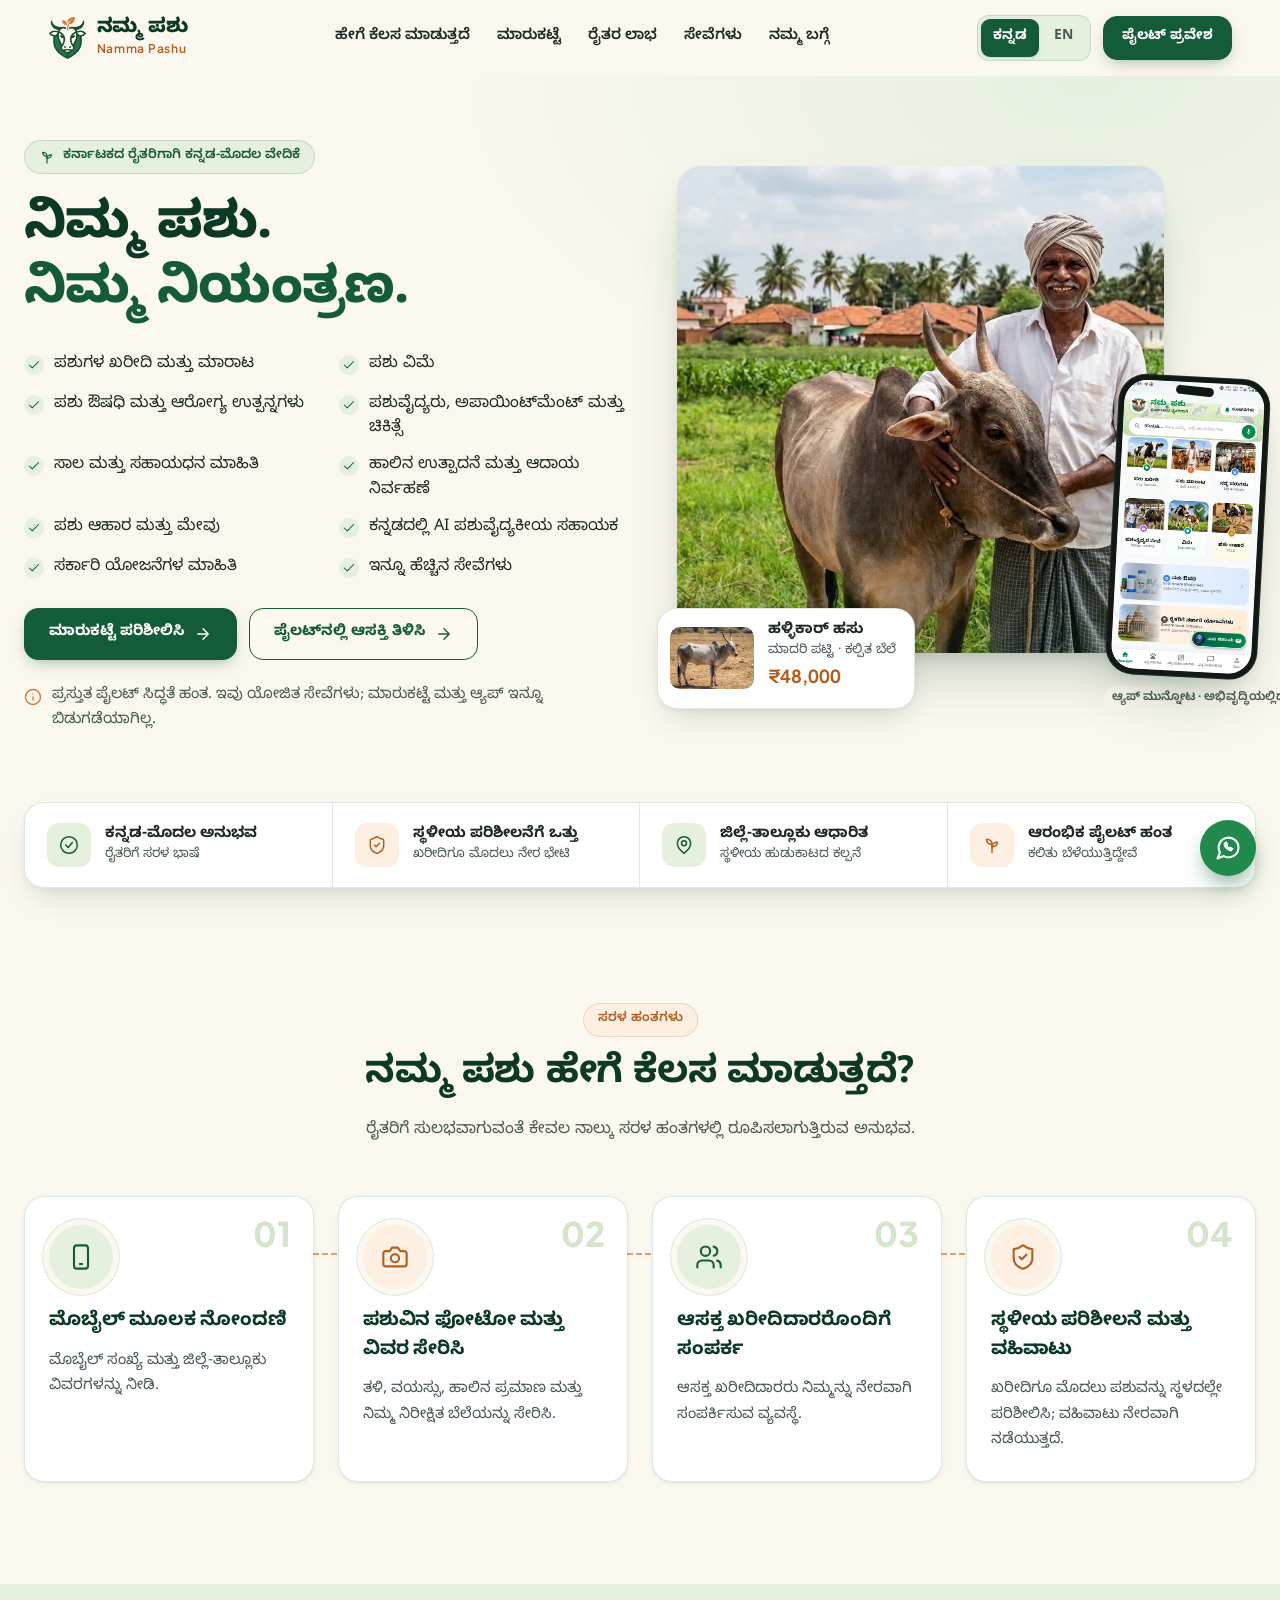
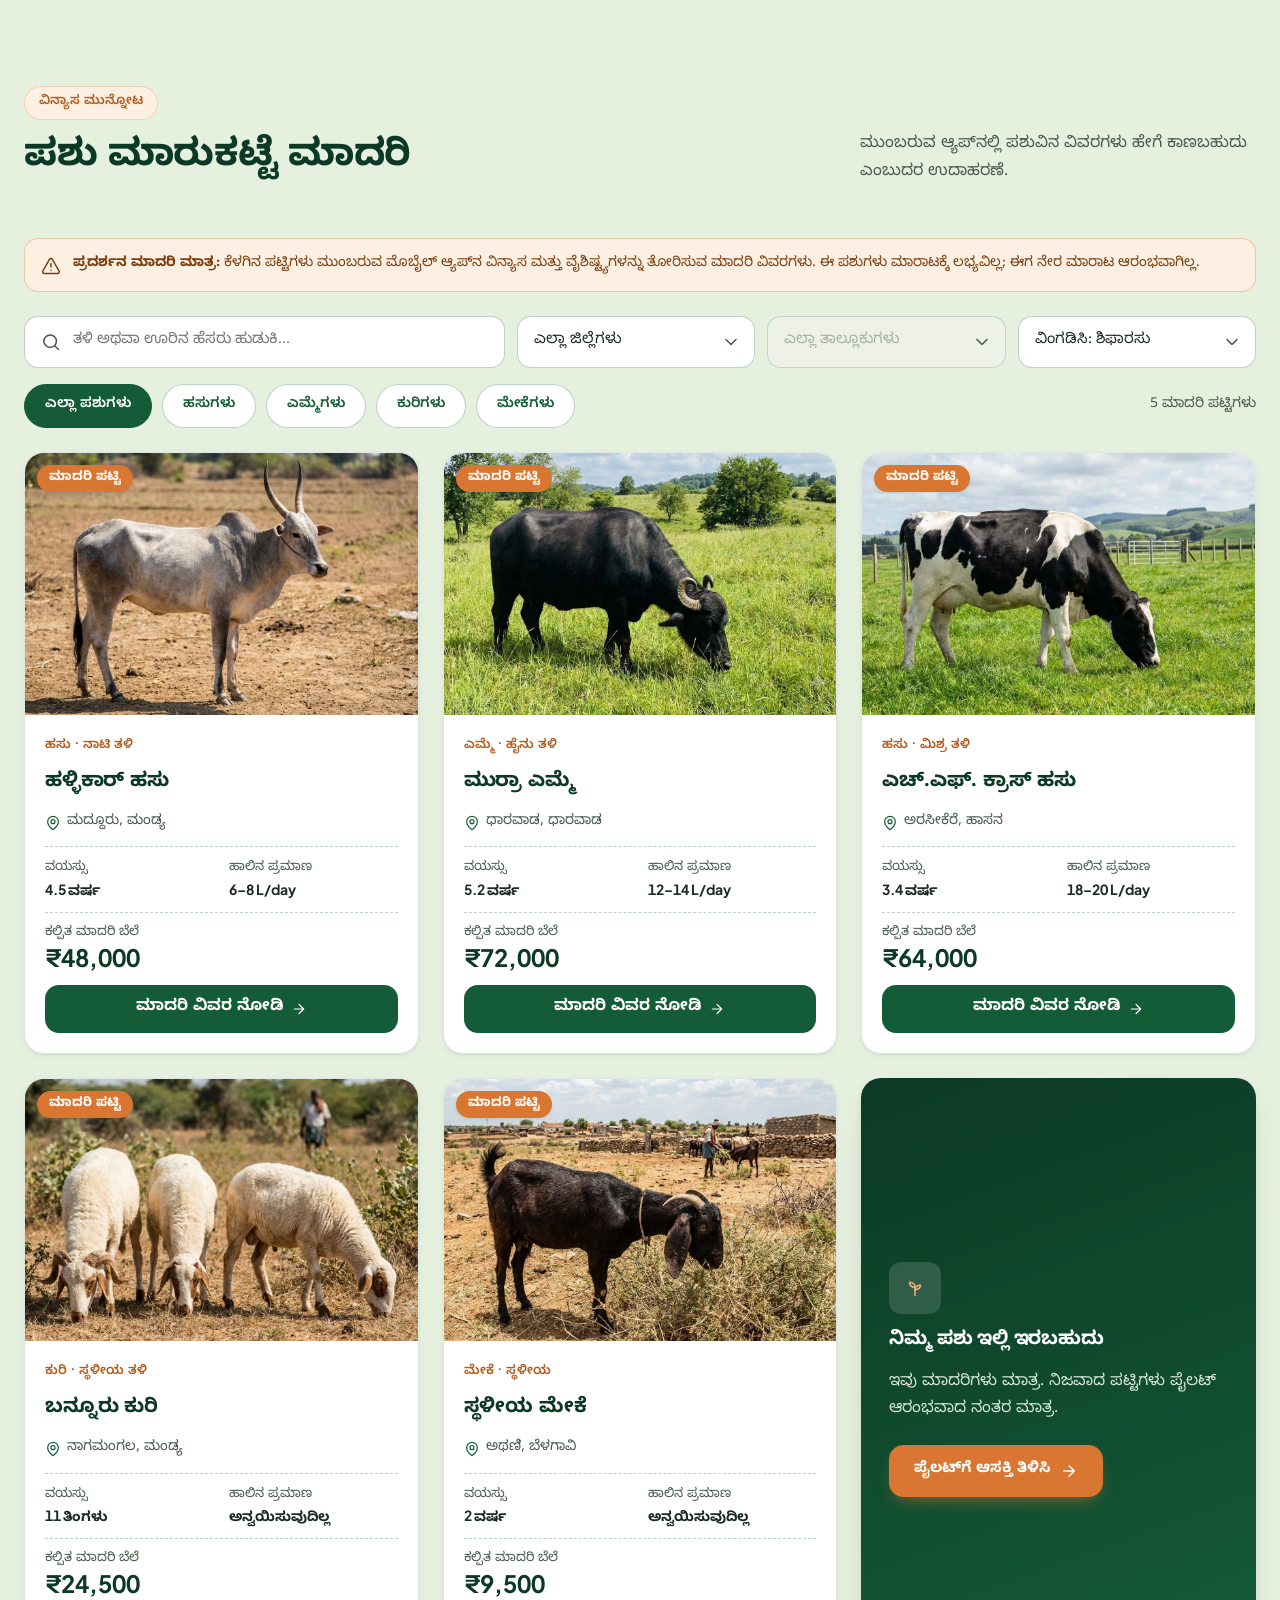
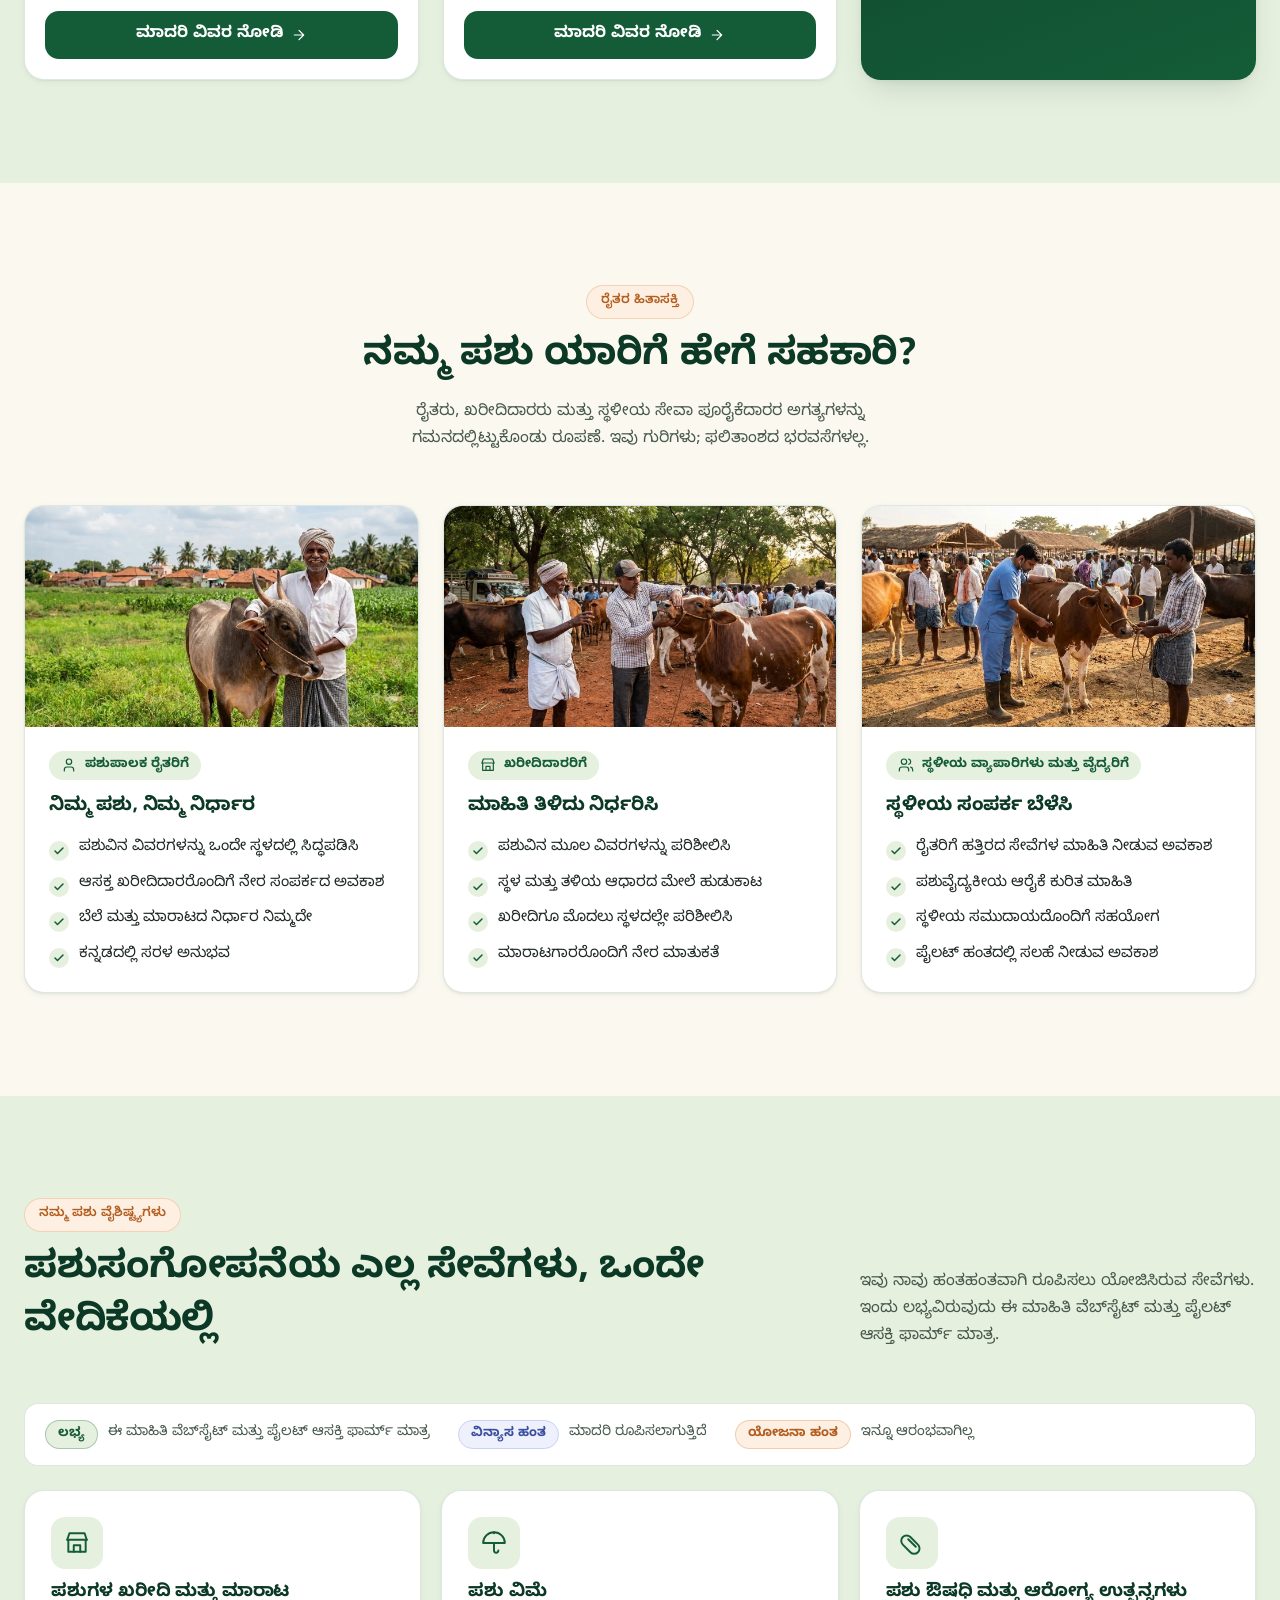
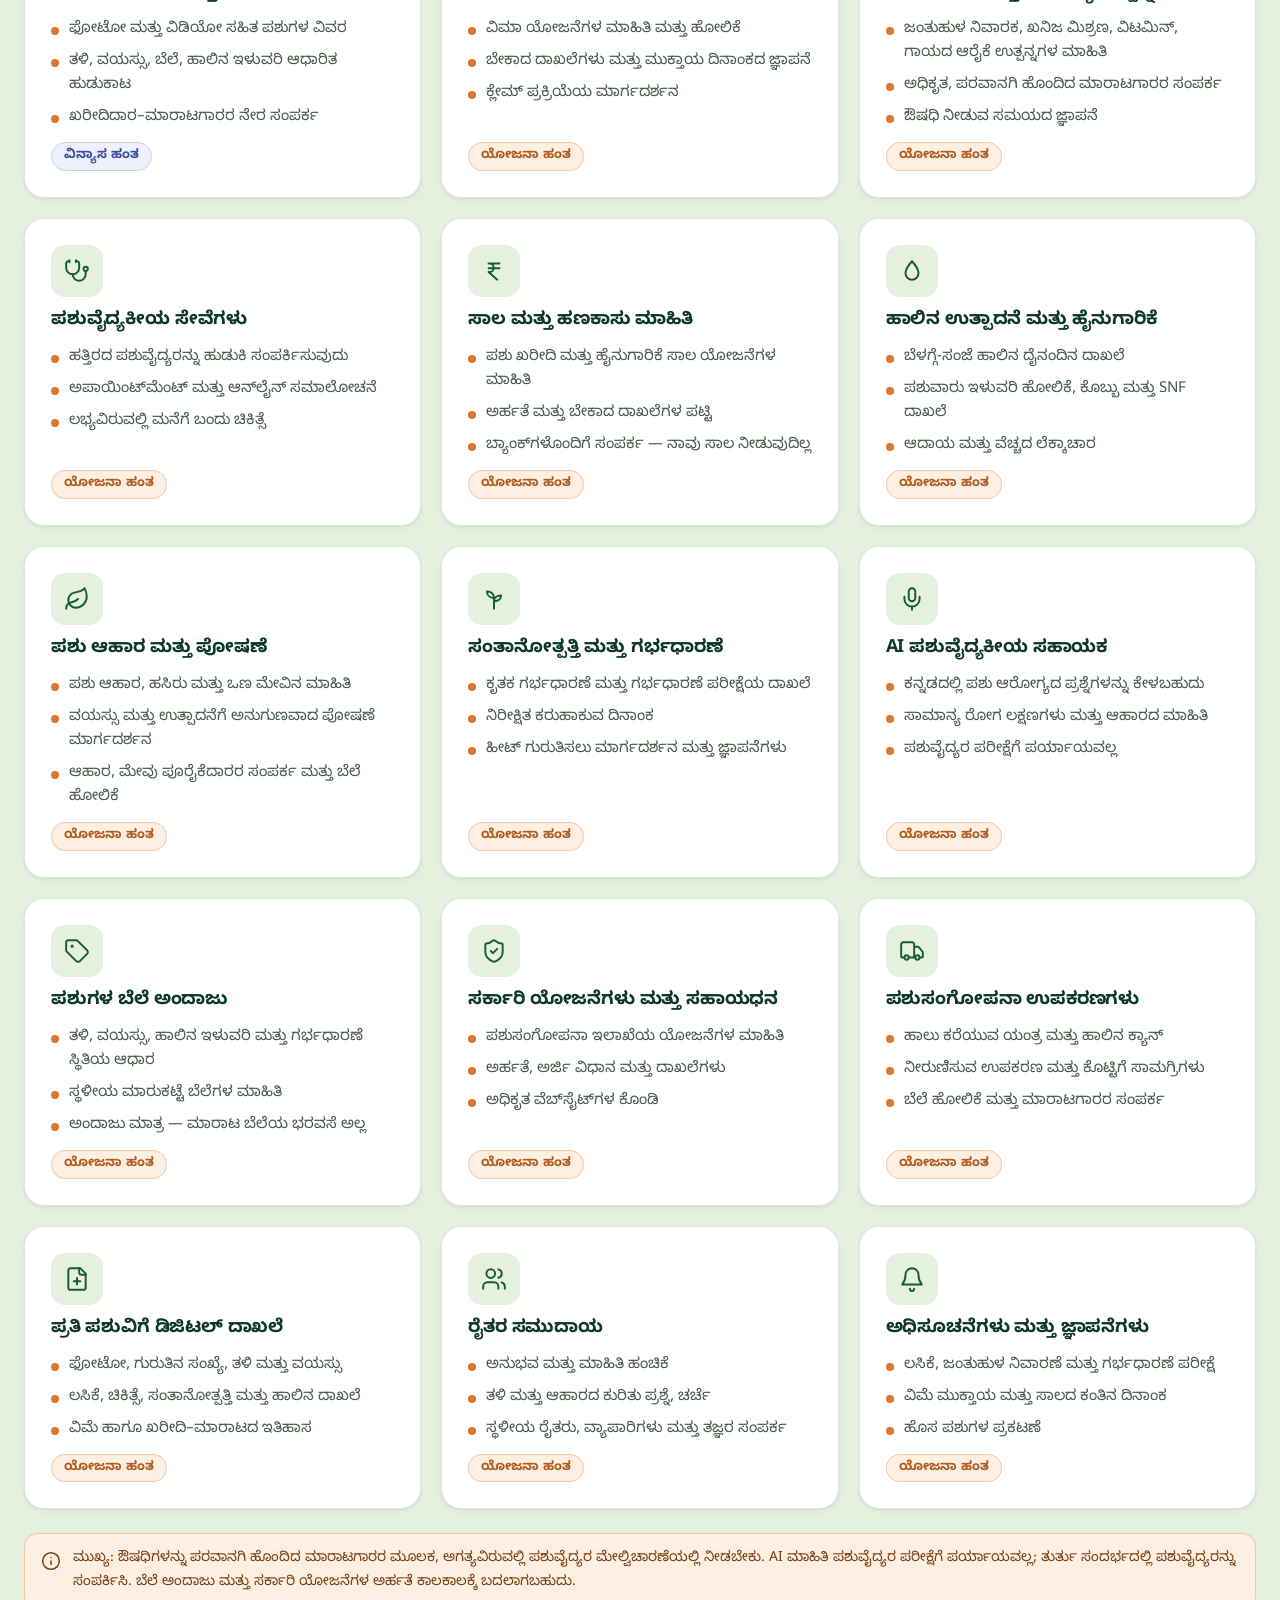
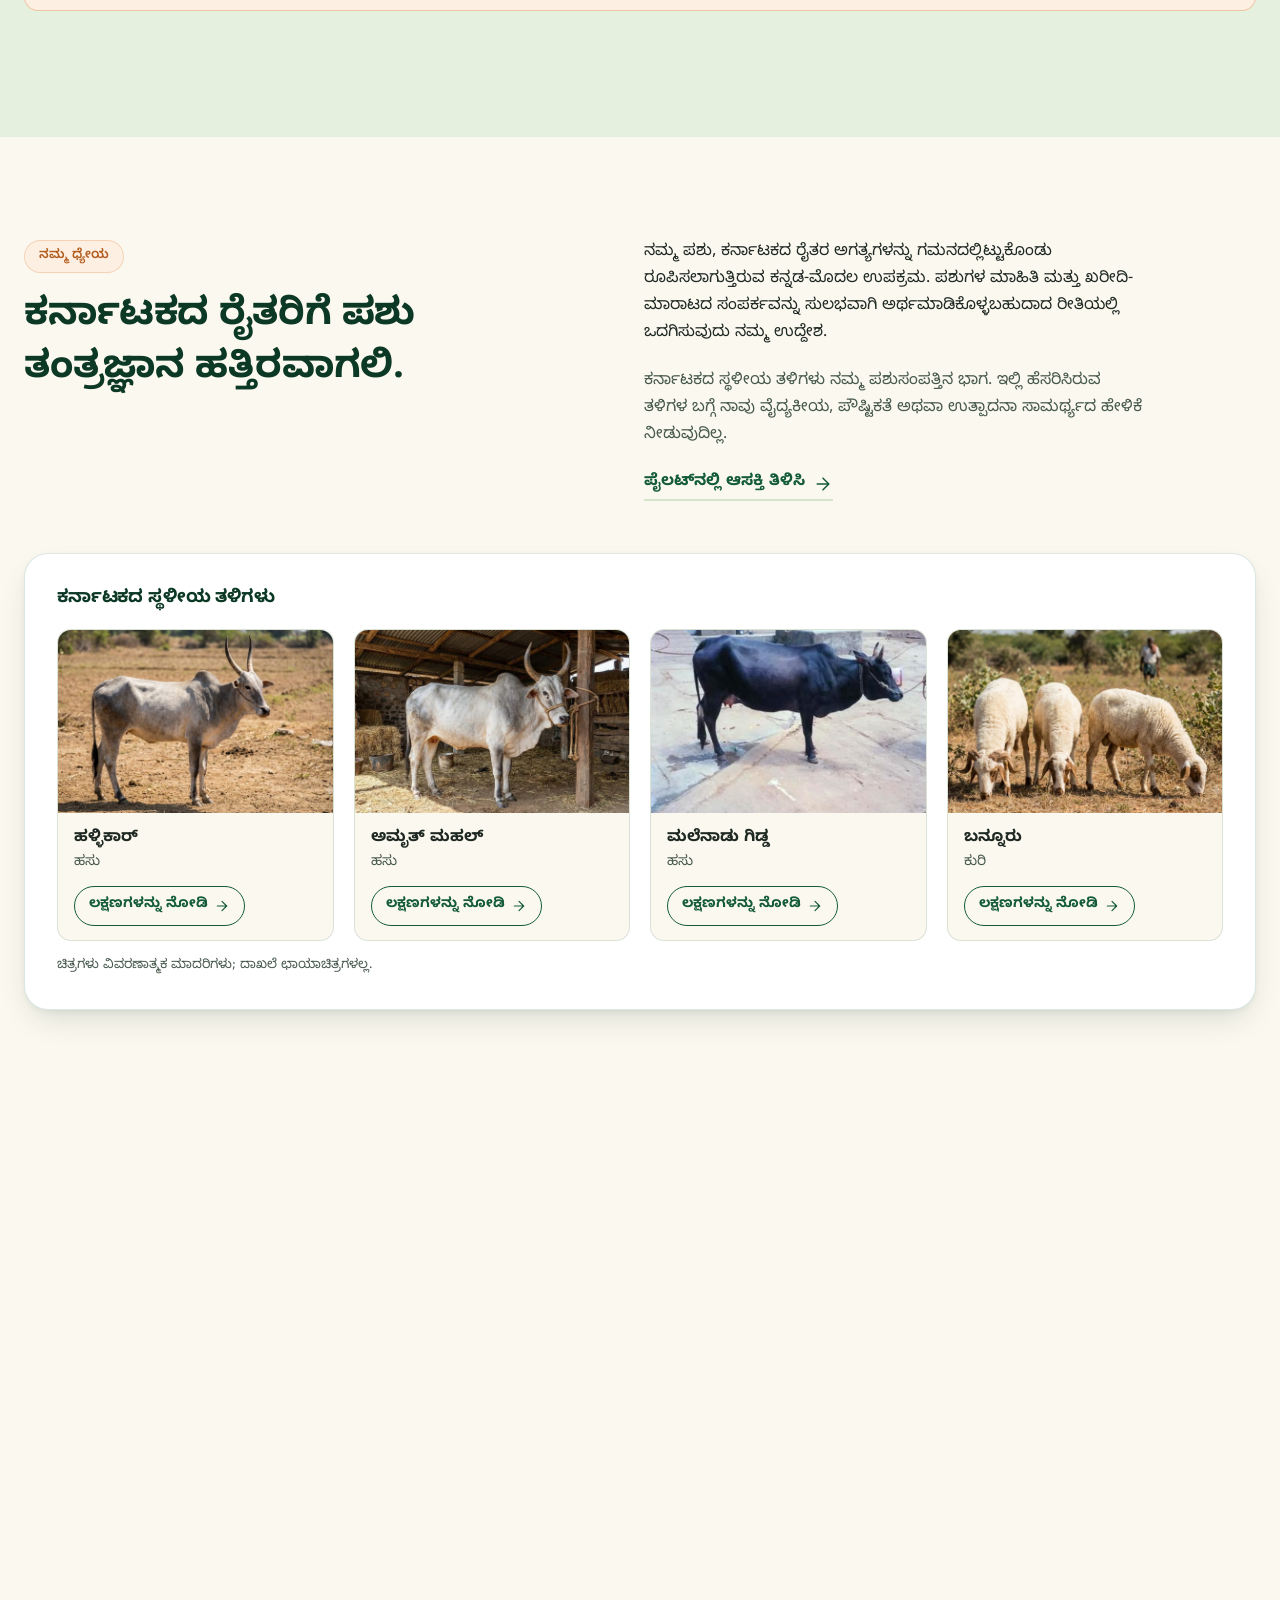
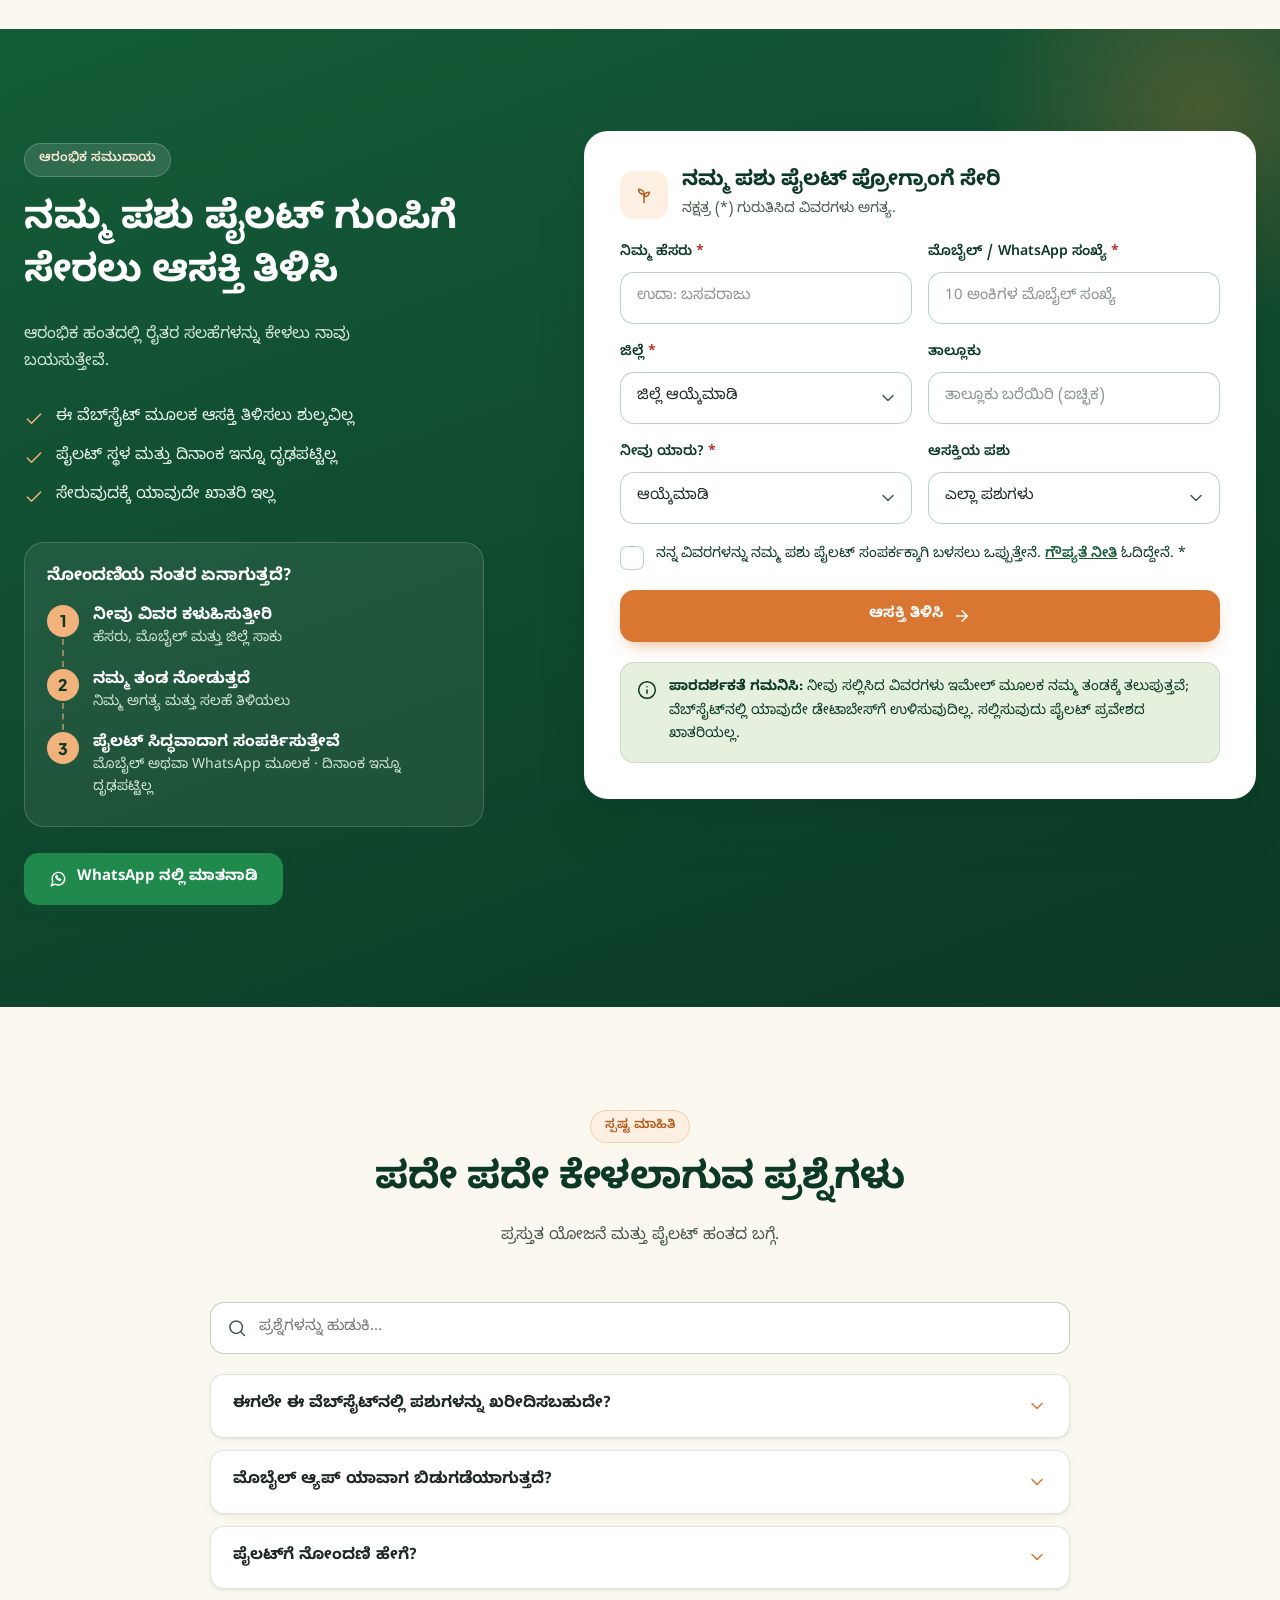
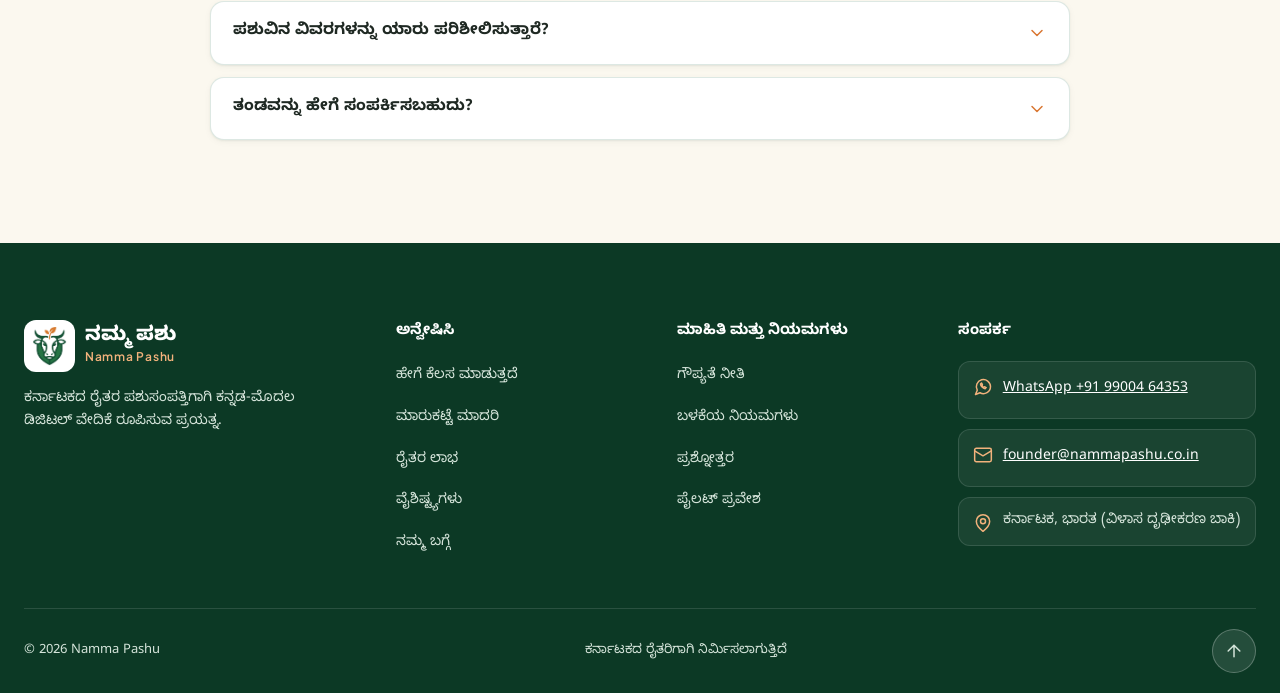
==== commit 0c44c8eb: "Hero list re-aligned in even rows; app preview phone now visible on mobile Co-Authored-By: Claude So" ====
--- a/index.html
+++ b/index.html
@@ -97,7 +97,7 @@
     <div class="hero-copy">
       <span class="chip chip-green"><svg class="icon"><use href="#i-sprout"/></svg><span data-kn="ಕರ್ನಾಟಕದ ರೈತರಿಗಾಗಿ ಕನ್ನಡ-ಮೊದಲ ವೇದಿಕೆ" data-en="A Kannada-first platform for Karnataka’s farmers">ಕರ್ನಾಟಕದ ರೈತರಿಗಾಗಿ ಕನ್ನಡ-ಮೊದಲ ವೇದಿಕೆ</span></span>
       <h1 data-kn="ನಿಮ್ಮ ಪಶು.<br><em>ನಿಮ್ಮ ನಿಯಂತ್ರಣ.</em>" data-en="Your livestock.<br><em>Your control.</em>">ನಿಮ್ಮ ಪಶು.<br><em>ನಿಮ್ಮ ನಿಯಂತ್ರಣ.</em></h1>
-      <ul class="hero-points"><li><svg class="icon" aria-hidden="true"><use href="#i-check"/></svg><span data-kn="ಪಶುಗಳ ಖರೀದಿ ಮತ್ತು ಮಾರಾಟ" data-en="Buying and selling livestock">ಪಶುಗಳ ಖರೀದಿ ಮತ್ತು ಮಾರಾಟ</span></li><li><svg class="icon" aria-hidden="true"><use href="#i-check"/></svg><span data-kn="ಪಶು ವಿಮೆ" data-en="Livestock insurance">ಪಶು ವಿಮೆ</span></li><li><svg class="icon" aria-hidden="true"><use href="#i-check"/></svg><span data-kn="ಪಶು ಔಷಧಿ ಮತ್ತು ಆರೋಗ್ಯ ಉತ್ಪನ್ನಗಳು" data-en="Veterinary medicines and health products">ಪಶು ಔಷಧಿ ಮತ್ತು ಆರೋಗ್ಯ ಉತ್ಪನ್ನಗಳು</span></li><li><svg class="icon" aria-hidden="true"><use href="#i-check"/></svg><span data-kn="ಪಶುವೈದ್ಯರು, ಅಪಾಯಿಂಟ್‌ಮೆಂಟ್ ಮತ್ತು ಚಿಕಿತ್ಸೆ" data-en="Veterinarians, appointments and treatment">ಪಶುವೈದ್ಯರು, ಅಪಾಯಿಂಟ್‌ಮೆಂಟ್ ಮತ್ತು ಚಿಕಿತ್ಸೆ</span></li><li><svg class="icon" aria-hidden="true"><use href="#i-check"/></svg><span data-kn="ಸಾಲ ಮತ್ತು ಸಹಾಯಧನ ಮಾಹಿತಿ" data-en="Loan and subsidy information">ಸಾಲ ಮತ್ತು ಸಹಾಯಧನ ಮಾಹಿತಿ</span></li><li><svg class="icon" aria-hidden="true"><use href="#i-check"/></svg><span data-kn="ಹಾಲಿನ ಉತ್ಪಾದನೆ ಮತ್ತು ಆದಾಯ ನಿರ್ವಹಣೆ" data-en="Milk production and income records">ಹಾಲಿನ ಉತ್ಪಾದನೆ ಮತ್ತು ಆದಾಯ ನಿರ್ವಹಣೆ</span></li><li><svg class="icon" aria-hidden="true"><use href="#i-check"/></svg><span data-kn="ಪಶು ಆಹಾರ ಮತ್ತು ಮೇವು" data-en="Livestock feed and fodder">ಪಶು ಆಹಾರ ಮತ್ತು ಮೇವು</span></li><li><svg class="icon" aria-hidden="true"><use href="#i-check"/></svg><span data-kn="ಕನ್ನಡದಲ್ಲಿ AI ಪಶುವೈದ್ಯಕೀಯ ಸಹಾಯಕ" data-en="AI veterinary assistant in Kannada">ಕನ್ನಡದಲ್ಲಿ AI ಪಶುವೈದ್ಯಕೀಯ ಸಹಾಯಕ</span></li><li><svg class="icon" aria-hidden="true"><use href="#i-check"/></svg><span data-kn="ಸರ್ಕಾರಿ ಯೋಜನೆಗಳ ಮಾಹಿತಿ" data-en="Government scheme information">ಸರ್ಕಾರಿ ಯೋಜನೆಗಳ ಮಾಹಿತಿ</span></li><li><svg class="icon" aria-hidden="true"><use href="#i-check"/></svg><span data-kn="ಇನ್ನಷ್ಟು: ಸಂತಾನೋತ್ಪತ್ತಿ, ಉಪಕರಣ, ಡಿಜಿಟಲ್ ದಾಖಲೆ, ಸಮುದಾಯ" data-en="And more: breeding, equipment, digital records, community">ಇನ್ನಷ್ಟು: ಸಂತಾನೋತ್ಪತ್ತಿ, ಉಪಕರಣ, ಡಿಜಿಟಲ್ ದಾಖಲೆ, ಸಮುದಾಯ</span></li></ul>
+      <ul class="hero-points"><li><svg class="icon" aria-hidden="true"><use href="#i-check"/></svg><span data-kn="ಪಶುಗಳ ಖರೀದಿ ಮತ್ತು ಮಾರಾಟ" data-en="Buying and selling livestock">ಪಶುಗಳ ಖರೀದಿ ಮತ್ತು ಮಾರಾಟ</span></li><li><svg class="icon" aria-hidden="true"><use href="#i-check"/></svg><span data-kn="ಪಶು ವಿಮೆ" data-en="Livestock insurance">ಪಶು ವಿಮೆ</span></li><li><svg class="icon" aria-hidden="true"><use href="#i-check"/></svg><span data-kn="ಪಶು ಔಷಧಿ ಮತ್ತು ಆರೋಗ್ಯ ಉತ್ಪನ್ನಗಳು" data-en="Medicines and health products">ಪಶು ಔಷಧಿ ಮತ್ತು ಆರೋಗ್ಯ ಉತ್ಪನ್ನಗಳು</span></li><li><svg class="icon" aria-hidden="true"><use href="#i-check"/></svg><span data-kn="ಪಶುವೈದ್ಯರು, ಅಪಾಯಿಂಟ್‌ಮೆಂಟ್ ಮತ್ತು ಚಿಕಿತ್ಸೆ" data-en="Vets, appointments and treatment">ಪಶುವೈದ್ಯರು, ಅಪಾಯಿಂಟ್‌ಮೆಂಟ್ ಮತ್ತು ಚಿಕಿತ್ಸೆ</span></li><li><svg class="icon" aria-hidden="true"><use href="#i-check"/></svg><span data-kn="ಸಾಲ ಮತ್ತು ಸಹಾಯಧನ ಮಾಹಿತಿ" data-en="Loan and subsidy information">ಸಾಲ ಮತ್ತು ಸಹಾಯಧನ ಮಾಹಿತಿ</span></li><li><svg class="icon" aria-hidden="true"><use href="#i-check"/></svg><span data-kn="ಹಾಲಿನ ಉತ್ಪಾದನೆ ಮತ್ತು ಆದಾಯ ನಿರ್ವಹಣೆ" data-en="Milk and income records">ಹಾಲಿನ ಉತ್ಪಾದನೆ ಮತ್ತು ಆದಾಯ ನಿರ್ವಹಣೆ</span></li><li><svg class="icon" aria-hidden="true"><use href="#i-check"/></svg><span data-kn="ಪಶು ಆಹಾರ ಮತ್ತು ಮೇವು" data-en="Livestock feed and fodder">ಪಶು ಆಹಾರ ಮತ್ತು ಮೇವು</span></li><li><svg class="icon" aria-hidden="true"><use href="#i-check"/></svg><span data-kn="ಕನ್ನಡದಲ್ಲಿ AI ಪಶುವೈದ್ಯಕೀಯ ಸಹಾಯಕ" data-en="AI vet assistant in Kannada">ಕನ್ನಡದಲ್ಲಿ AI ಪಶುವೈದ್ಯಕೀಯ ಸಹಾಯಕ</span></li><li><svg class="icon" aria-hidden="true"><use href="#i-check"/></svg><span data-kn="ಸರ್ಕಾರಿ ಯೋಜನೆಗಳ ಮಾಹಿತಿ" data-en="Government scheme information">ಸರ್ಕಾರಿ ಯೋಜನೆಗಳ ಮಾಹಿತಿ</span></li><li><svg class="icon" aria-hidden="true"><use href="#i-check"/></svg><span data-kn="ಇನ್ನೂ ಹೆಚ್ಚಿನ ಸೇವೆಗಳು" data-en="And many more services">ಇನ್ನೂ ಹೆಚ್ಚಿನ ಸೇವೆಗಳು</span></li></ul>
       <div class="hero-actions">
         <a class="button" href="#market"><span data-kn="ಮಾರುಕಟ್ಟೆ ಪರಿಶೀಲಿಸಿ" data-en="Explore the marketplace preview">ಮಾರುಕಟ್ಟೆ ಪರಿಶೀಲಿಸಿ</span><svg class="icon"><use href="#i-arrow-right"/></svg></a>
         <a class="button button-outline" href="#pilot"><span data-kn="ಪೈಲಟ್‌ನಲ್ಲಿ ಆಸಕ್ತಿ ತಿಳಿಸಿ" data-en="Register pilot interest">ಪೈಲಟ್‌ನಲ್ಲಿ ಆಸಕ್ತಿ ತಿಳಿಸಿ</span><svg class="icon"><use href="#i-arrow-right"/></svg></a>
@@ -260,7 +260,7 @@
     <div class="service-grid">
       <article class="service"><span class="service-ico"><svg class="icon"><use href="#i-store"/></svg></span><h3 data-kn="ಪಶುಗಳ ಖರೀದಿ ಮತ್ತು ಮಾರಾಟ" data-en="Buying and selling livestock">ಪಶುಗಳ ಖರೀದಿ ಮತ್ತು ಮಾರಾಟ</h3><ul><li data-kn="ಫೋಟೋ ಮತ್ತು ವಿಡಿಯೋ ಸಹಿತ ಪಶುಗಳ ವಿವರ" data-en="Livestock details with photos and videos">ಫೋಟೋ ಮತ್ತು ವಿಡಿಯೋ ಸಹಿತ ಪಶುಗಳ ವಿವರ</li><li data-kn="ತಳಿ, ವಯಸ್ಸು, ಬೆಲೆ, ಹಾಲಿನ ಇಳುವರಿ ಆಧಾರಿತ ಹುಡುಕಾಟ" data-en="Search by breed, age, price and milk yield">ತಳಿ, ವಯಸ್ಸು, ಬೆಲೆ, ಹಾಲಿನ ಇಳುವರಿ ಆಧಾರಿತ ಹುಡುಕಾಟ</li><li data-kn="ಖರೀದಿದಾರ–ಮಾರಾಟಗಾರರ ನೇರ ಸಂಪರ್ಕ" data-en="Direct contact between buyers and sellers">ಖರೀದಿದಾರ–ಮಾರಾಟಗಾರರ ನೇರ ಸಂಪರ್ಕ</li></ul><span class="badge badge-design" data-kn="ವಿನ್ಯಾಸ ಹಂತ" data-en="Design stage">ವಿನ್ಯಾಸ ಹಂತ</span></article>
       <article class="service"><span class="service-ico"><svg class="icon"><use href="#i-umbrella"/></svg></span><h3 data-kn="ಪಶು ವಿಮೆ" data-en="Livestock insurance">ಪಶು ವಿಮೆ</h3><ul><li data-kn="ವಿಮಾ ಯೋಜನೆಗಳ ಮಾಹಿತಿ ಮತ್ತು ಹೋಲಿಕೆ" data-en="Information on and comparison of insurance schemes">ವಿಮಾ ಯೋಜನೆಗಳ ಮಾಹಿತಿ ಮತ್ತು ಹೋಲಿಕೆ</li><li data-kn="ಬೇಕಾದ ದಾಖಲೆಗಳು ಮತ್ತು ಮುಕ್ತಾಯ ದಿನಾಂಕದ ಜ್ಞಾಪನೆ" data-en="Required documents and renewal reminders">ಬೇಕಾದ ದಾಖಲೆಗಳು ಮತ್ತು ಮುಕ್ತಾಯ ದಿನಾಂಕದ ಜ್ಞಾಪನೆ</li><li data-kn="ಕ್ಲೇಮ್ ಪ್ರಕ್ರಿಯೆಯ ಮಾರ್ಗದರ್ಶನ" data-en="Guidance on the claim process">ಕ್ಲೇಮ್ ಪ್ರಕ್ರಿಯೆಯ ಮಾರ್ಗದರ್ಶನ</li></ul><span class="badge badge-plan" data-kn="ಯೋಜನಾ ಹಂತ" data-en="Planned">ಯೋಜನಾ ಹಂತ</span></article>
-      <article class="service"><span class="service-ico"><svg class="icon"><use href="#i-pill"/></svg></span><h3 data-kn="ಪಶು ಔಷಧಿ ಮತ್ತು ಆರೋಗ್ಯ ಉತ್ಪನ್ನಗಳು" data-en="Veterinary medicines and health products">ಪಶು ಔಷಧಿ ಮತ್ತು ಆರೋಗ್ಯ ಉತ್ಪನ್ನಗಳು</h3><ul><li data-kn="ಜಂತುಹುಳ ನಿವಾರಕ, ಖನಿಜ ಮಿಶ್ರಣ, ವಿಟಮಿನ್, ಗಾಯದ ಆರೈಕೆ ಉತ್ಪನ್ನಗಳ ಮಾಹಿತಿ" data-en="Information on dewormers, mineral mixtures, vitamins and wound-care products">ಜಂತುಹುಳ ನಿವಾರಕ, ಖನಿಜ ಮಿಶ್ರಣ, ವಿಟಮಿನ್, ಗಾಯದ ಆರೈಕೆ ಉತ್ಪನ್ನಗಳ ಮಾಹಿತಿ</li><li data-kn="ಅಧಿಕೃತ, ಪರವಾನಗಿ ಹೊಂದಿದ ಮಾರಾಟಗಾರರ ಸಂಪರ್ಕ" data-en="Contact with authorised, licensed sellers">ಅಧಿಕೃತ, ಪರವಾನಗಿ ಹೊಂದಿದ ಮಾರಾಟಗಾರರ ಸಂಪರ್ಕ</li><li data-kn="ಔಷಧಿ ನೀಡುವ ಸಮಯದ ಜ್ಞಾಪನೆ" data-en="Reminders for dosing times">ಔಷಧಿ ನೀಡುವ ಸಮಯದ ಜ್ಞಾಪನೆ</li></ul><span class="badge badge-plan" data-kn="ಯೋಜನಾ ಹಂತ" data-en="Planned">ಯೋಜನಾ ಹಂತ</span></article>
+      <article class="service"><span class="service-ico"><svg class="icon"><use href="#i-pill"/></svg></span><h3 data-kn="ಪಶು ಔಷಧಿ ಮತ್ತು ಆರೋಗ್ಯ ಉತ್ಪನ್ನಗಳು" data-en="Medicines and health products">ಪಶು ಔಷಧಿ ಮತ್ತು ಆರೋಗ್ಯ ಉತ್ಪನ್ನಗಳು</h3><ul><li data-kn="ಜಂತುಹುಳ ನಿವಾರಕ, ಖನಿಜ ಮಿಶ್ರಣ, ವಿಟಮಿನ್, ಗಾಯದ ಆರೈಕೆ ಉತ್ಪನ್ನಗಳ ಮಾಹಿತಿ" data-en="Information on dewormers, mineral mixtures, vitamins and wound-care products">ಜಂತುಹುಳ ನಿವಾರಕ, ಖನಿಜ ಮಿಶ್ರಣ, ವಿಟಮಿನ್, ಗಾಯದ ಆರೈಕೆ ಉತ್ಪನ್ನಗಳ ಮಾಹಿತಿ</li><li data-kn="ಅಧಿಕೃತ, ಪರವಾನಗಿ ಹೊಂದಿದ ಮಾರಾಟಗಾರರ ಸಂಪರ್ಕ" data-en="Contact with authorised, licensed sellers">ಅಧಿಕೃತ, ಪರವಾನಗಿ ಹೊಂದಿದ ಮಾರಾಟಗಾರರ ಸಂಪರ್ಕ</li><li data-kn="ಔಷಧಿ ನೀಡುವ ಸಮಯದ ಜ್ಞಾಪನೆ" data-en="Reminders for dosing times">ಔಷಧಿ ನೀಡುವ ಸಮಯದ ಜ್ಞಾಪನೆ</li></ul><span class="badge badge-plan" data-kn="ಯೋಜನಾ ಹಂತ" data-en="Planned">ಯೋಜನಾ ಹಂತ</span></article>
       <article class="service"><span class="service-ico"><svg class="icon"><use href="#i-stetho"/></svg></span><h3 data-kn="ಪಶುವೈದ್ಯಕೀಯ ಸೇವೆಗಳು" data-en="Veterinary services">ಪಶುವೈದ್ಯಕೀಯ ಸೇವೆಗಳು</h3><ul><li data-kn="ಹತ್ತಿರದ ಪಶುವೈದ್ಯರನ್ನು ಹುಡುಕಿ ಸಂಪರ್ಕಿಸುವುದು" data-en="Find and contact a nearby veterinarian">ಹತ್ತಿರದ ಪಶುವೈದ್ಯರನ್ನು ಹುಡುಕಿ ಸಂಪರ್ಕಿಸುವುದು</li><li data-kn="ಅಪಾಯಿಂಟ್‌ಮೆಂಟ್ ಮತ್ತು ಆನ್‌ಲೈನ್ ಸಮಾಲೋಚನೆ" data-en="Appointments and online consultation">ಅಪಾಯಿಂಟ್‌ಮೆಂಟ್ ಮತ್ತು ಆನ್‌ಲೈನ್ ಸಮಾಲೋಚನೆ</li><li data-kn="ಲಭ್ಯವಿರುವಲ್ಲಿ ಮನೆಗೆ ಬಂದು ಚಿಕಿತ್ಸೆ" data-en="Home visits where available">ಲಭ್ಯವಿರುವಲ್ಲಿ ಮನೆಗೆ ಬಂದು ಚಿಕಿತ್ಸೆ</li></ul><span class="badge badge-plan" data-kn="ಯೋಜನಾ ಹಂತ" data-en="Planned">ಯೋಜನಾ ಹಂತ</span></article>
       <article class="service"><span class="service-ico"><svg class="icon"><use href="#i-rupee"/></svg></span><h3 data-kn="ಸಾಲ ಮತ್ತು ಹಣಕಾಸು ಮಾಹಿತಿ" data-en="Loans and finance information">ಸಾಲ ಮತ್ತು ಹಣಕಾಸು ಮಾಹಿತಿ</h3><ul><li data-kn="ಪಶು ಖರೀದಿ ಮತ್ತು ಹೈನುಗಾರಿಕೆ ಸಾಲ ಯೋಜನೆಗಳ ಮಾಹಿತಿ" data-en="Information on livestock and dairy loan schemes">ಪಶು ಖರೀದಿ ಮತ್ತು ಹೈನುಗಾರಿಕೆ ಸಾಲ ಯೋಜನೆಗಳ ಮಾಹಿತಿ</li><li data-kn="ಅರ್ಹತೆ ಮತ್ತು ಬೇಕಾದ ದಾಖಲೆಗಳ ಪಟ್ಟಿ" data-en="Eligibility and document checklists">ಅರ್ಹತೆ ಮತ್ತು ಬೇಕಾದ ದಾಖಲೆಗಳ ಪಟ್ಟಿ</li><li data-kn="ಬ್ಯಾಂಕ್‌ಗಳೊಂದಿಗೆ ಸಂಪರ್ಕ — ನಾವು ಸಾಲ ನೀಡುವುದಿಲ್ಲ" data-en="Connection to banks — we do not lend money">ಬ್ಯಾಂಕ್‌ಗಳೊಂದಿಗೆ ಸಂಪರ್ಕ — ನಾವು ಸಾಲ ನೀಡುವುದಿಲ್ಲ</li></ul><span class="badge badge-plan" data-kn="ಯೋಜನಾ ಹಂತ" data-en="Planned">ಯೋಜನಾ ಹಂತ</span></article>
       <article class="service"><span class="service-ico"><svg class="icon"><use href="#i-drop"/></svg></span><h3 data-kn="ಹಾಲಿನ ಉತ್ಪಾದನೆ ಮತ್ತು ಹೈನುಗಾರಿಕೆ" data-en="Milk production and dairy records">ಹಾಲಿನ ಉತ್ಪಾದನೆ ಮತ್ತು ಹೈನುಗಾರಿಕೆ</h3><ul><li data-kn="ಬೆಳಗ್ಗೆ-ಸಂಜೆ ಹಾಲಿನ ದೈನಂದಿನ ದಾಖಲೆ" data-en="Daily morning and evening milk records">ಬೆಳಗ್ಗೆ-ಸಂಜೆ ಹಾಲಿನ ದೈನಂದಿನ ದಾಖಲೆ</li><li data-kn="ಪಶುವಾರು ಇಳುವರಿ ಹೋಲಿಕೆ, ಕೊಬ್ಬು ಮತ್ತು SNF ದಾಖಲೆ" data-en="Yield comparison per animal, fat and SNF records">ಪಶುವಾರು ಇಳುವರಿ ಹೋಲಿಕೆ, ಕೊಬ್ಬು ಮತ್ತು SNF ದಾಖಲೆ</li><li data-kn="ಆದಾಯ ಮತ್ತು ವೆಚ್ಚದ ಲೆಕ್ಕಾಚಾರ" data-en="Income and expense calculation">ಆದಾಯ ಮತ್ತು ವೆಚ್ಚದ ಲೆಕ್ಕಾಚಾರ</li></ul><span class="badge badge-plan" data-kn="ಯೋಜನಾ ಹಂತ" data-en="Planned">ಯೋಜನಾ ಹಂತ</span></article>
--- a/styles.css
+++ b/styles.css
@@ -605,3 +605,21 @@
 .hero-points li{display:flex;gap:10px;align-items:flex-start;font-size:16px;line-height:1.55;color:var(--ink)}
 .hero-points .icon{flex:none;width:20px;height:20px;margin-top:3px;padding:3px;border-radius:50%;background:var(--sage);color:var(--green)}
 @media (max-width:640px){.hero-points{grid-template-columns:1fr;gap:8px}}
+
+/* --- Hero list: clean, even rows --- */
+.hero-points{align-items:start;grid-auto-rows:minmax(28px,auto);gap:12px 28px}
+.hero-points li{align-items:flex-start;min-width:0}
+.hero-points li span{flex:1;min-width:0;overflow-wrap:anywhere}
+.hero-points .icon{margin-top:2px}
+
+/* --- Phone app preview now shows on mobile too --- */
+@media (max-width:640px){
+  .hero-visual{display:flex;flex-direction:column;align-items:stretch}
+  .phone{display:block;position:relative;right:auto;bottom:auto;width:210px;margin:28px auto 0;text-align:center}
+  .phone figcaption{white-space:normal}
+}
+
+.hero-points{grid-template-columns:repeat(auto-fit,minmax(min(100%,270px),1fr))}
+.hero-points{grid-template-columns:repeat(2,minmax(0,1fr))}
+@media (min-width:921px) and (max-width:1199px){.hero-points{grid-template-columns:1fr}}
+@media (max-width:640px){.hero-points{grid-template-columns:1fr}}
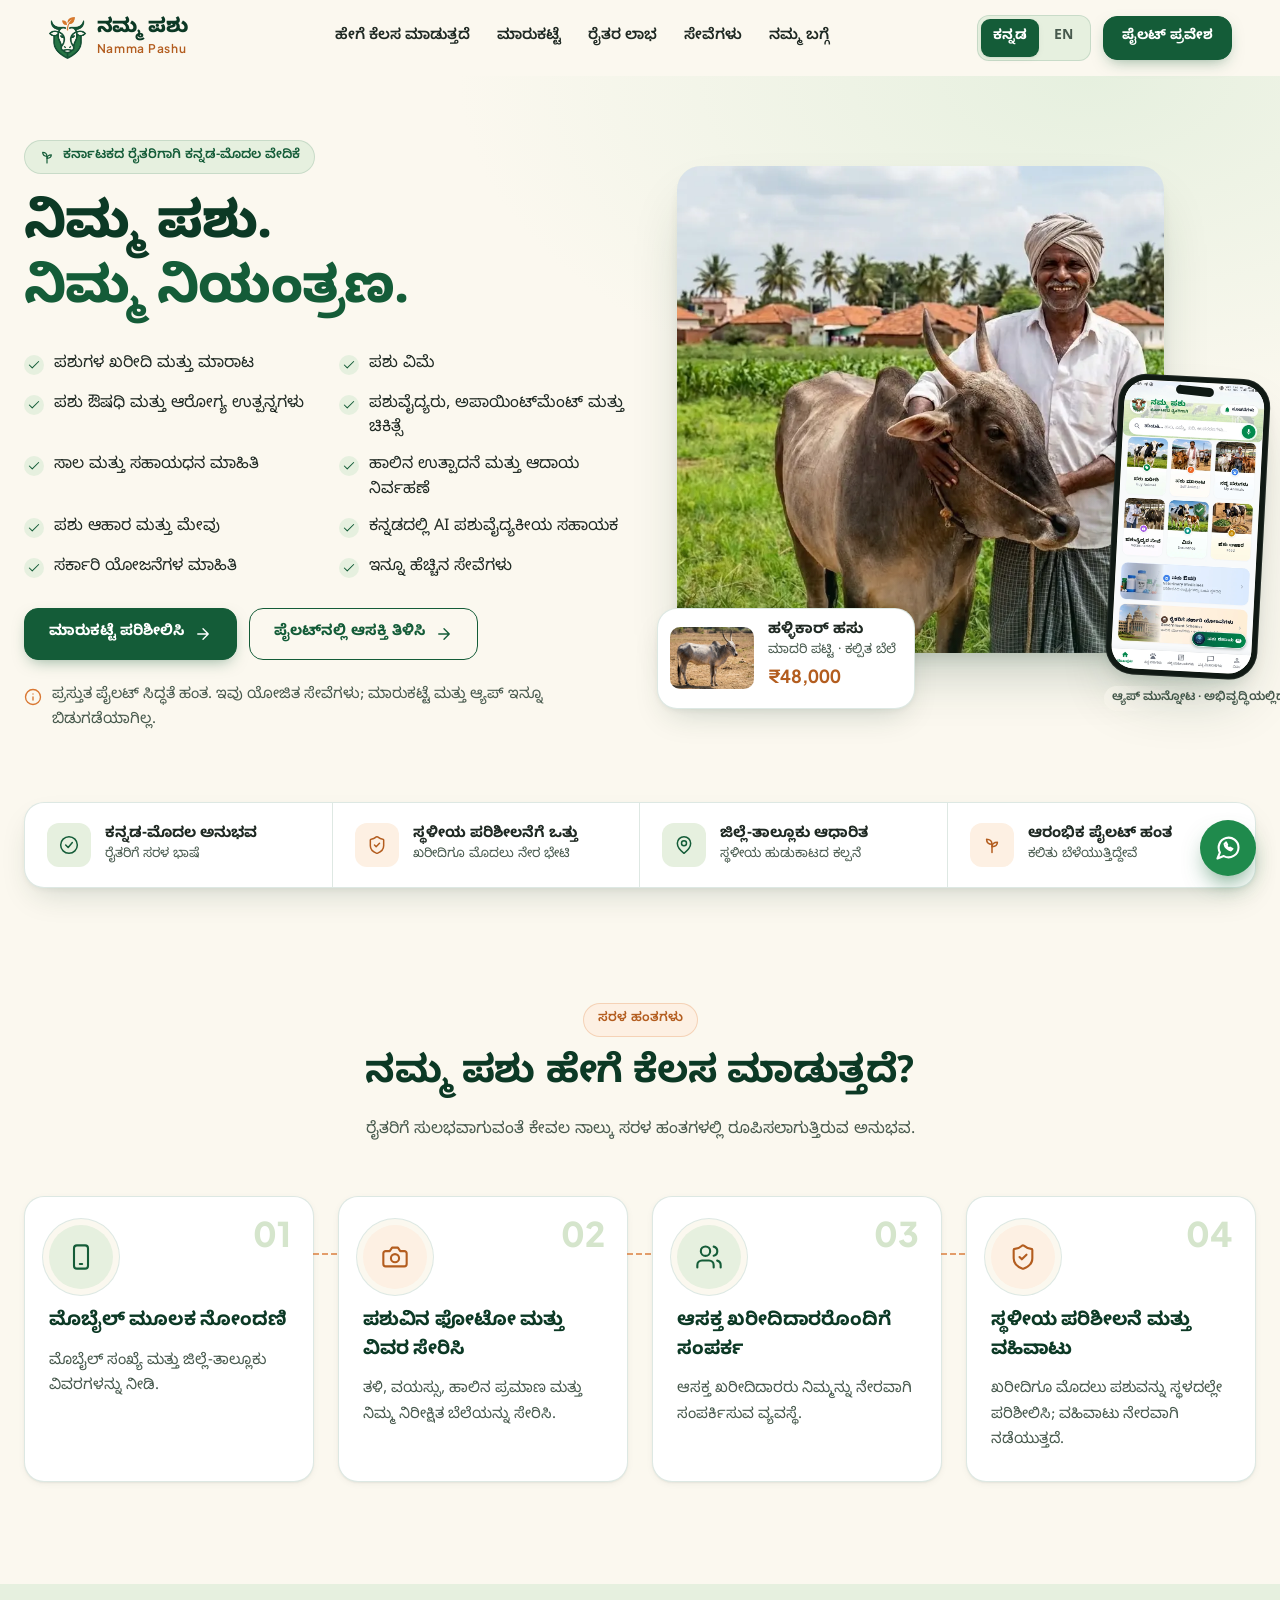
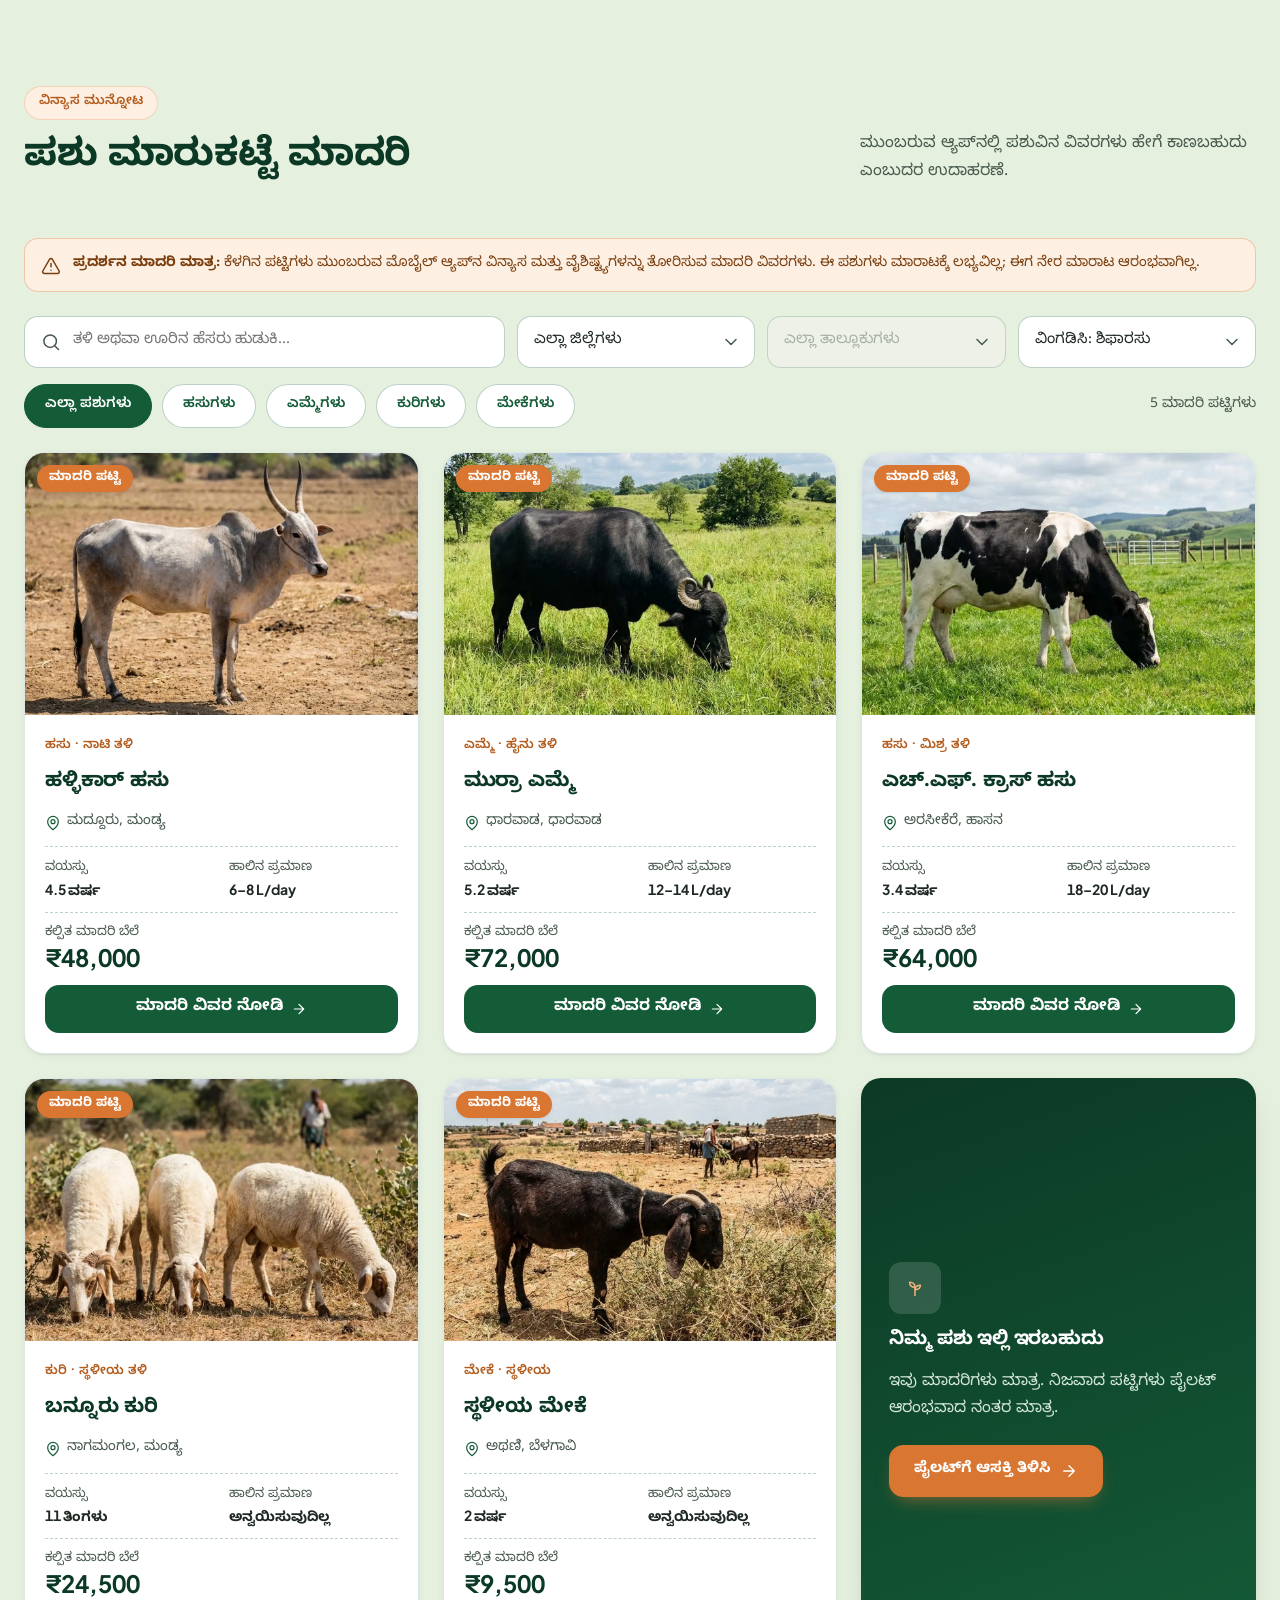
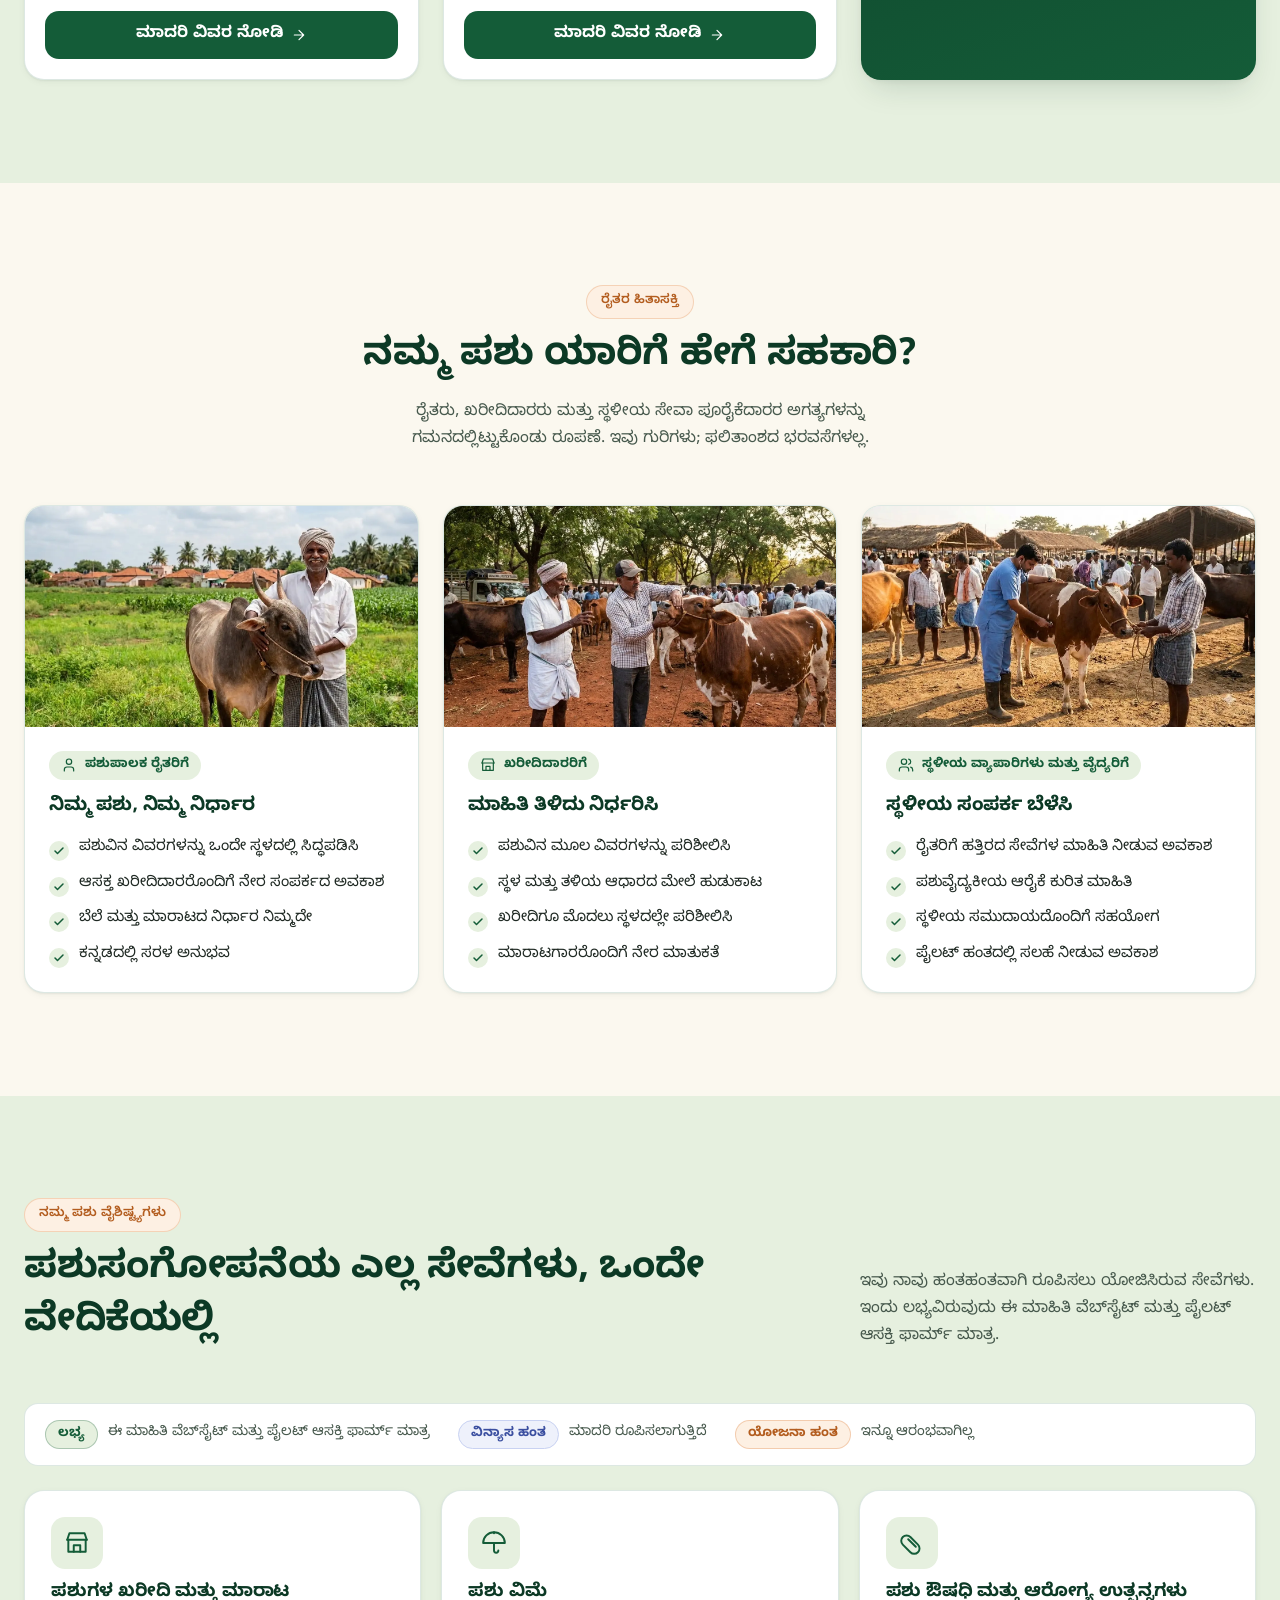
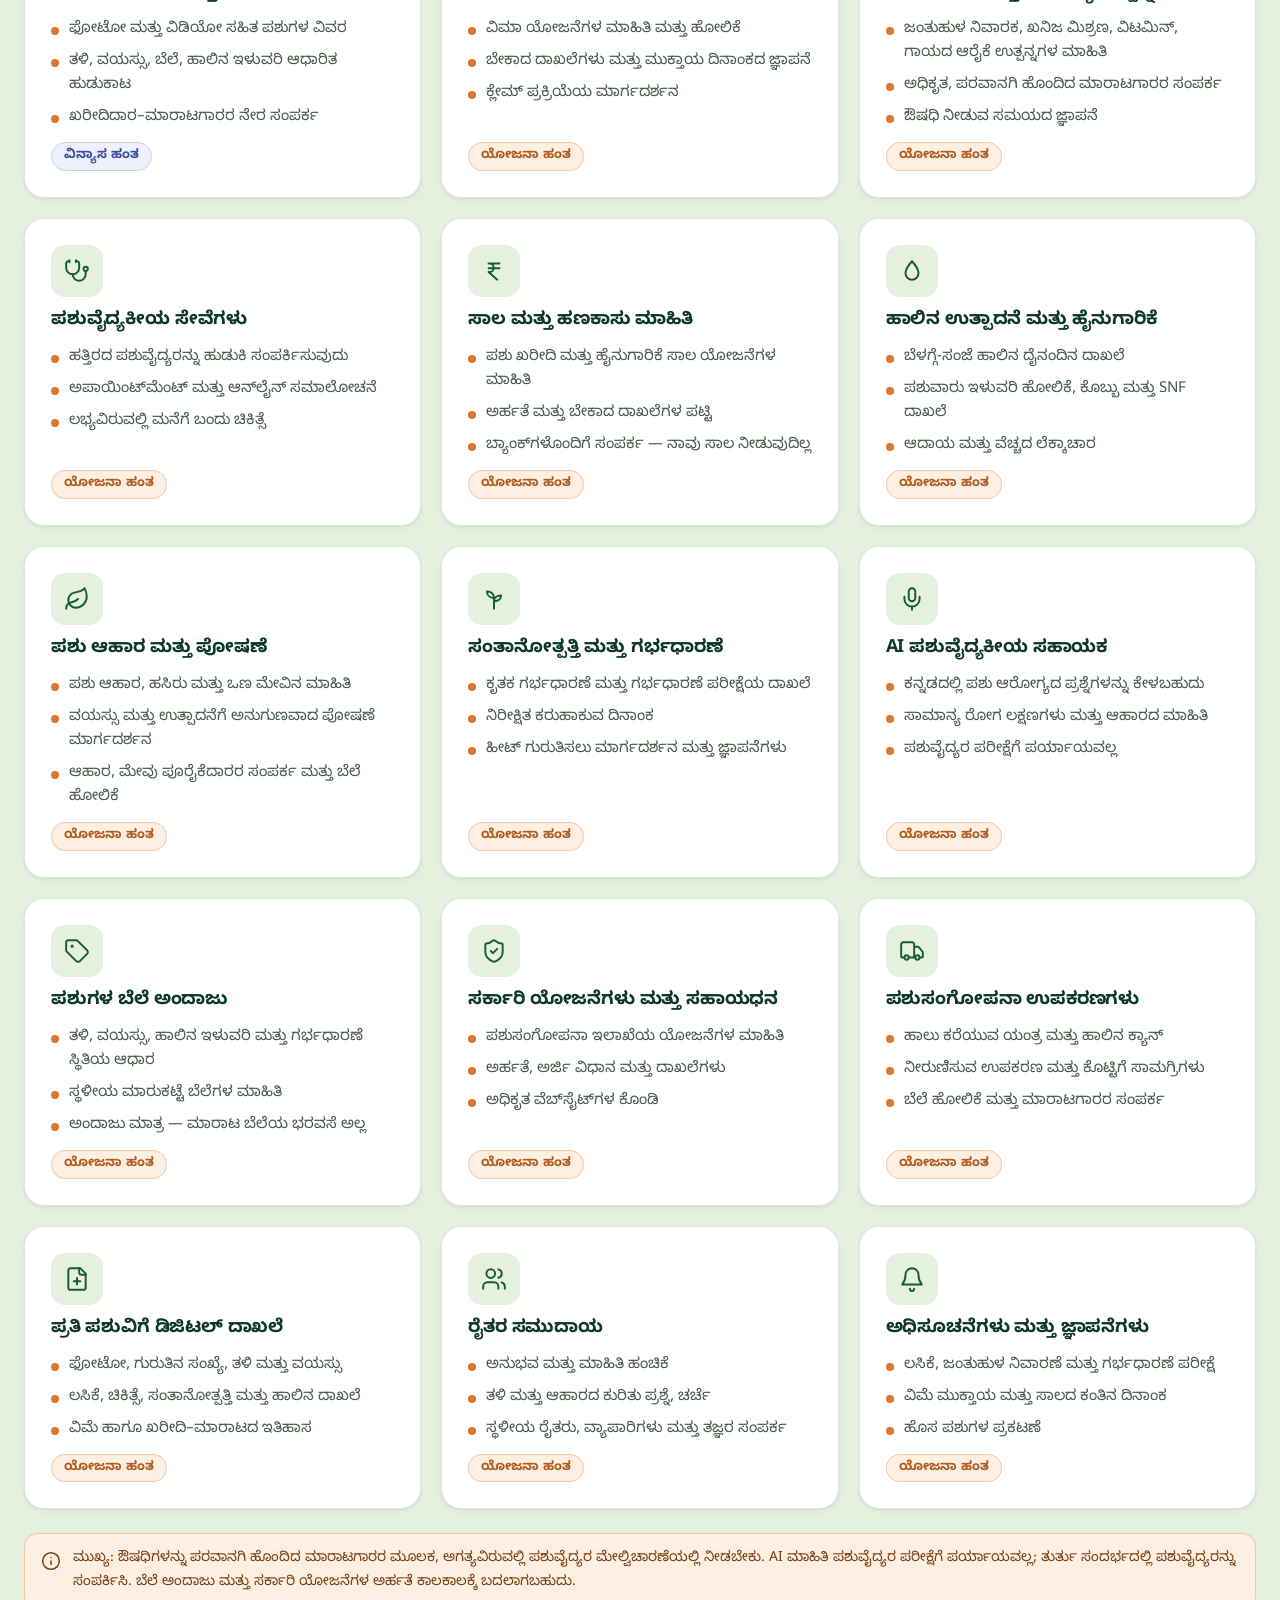
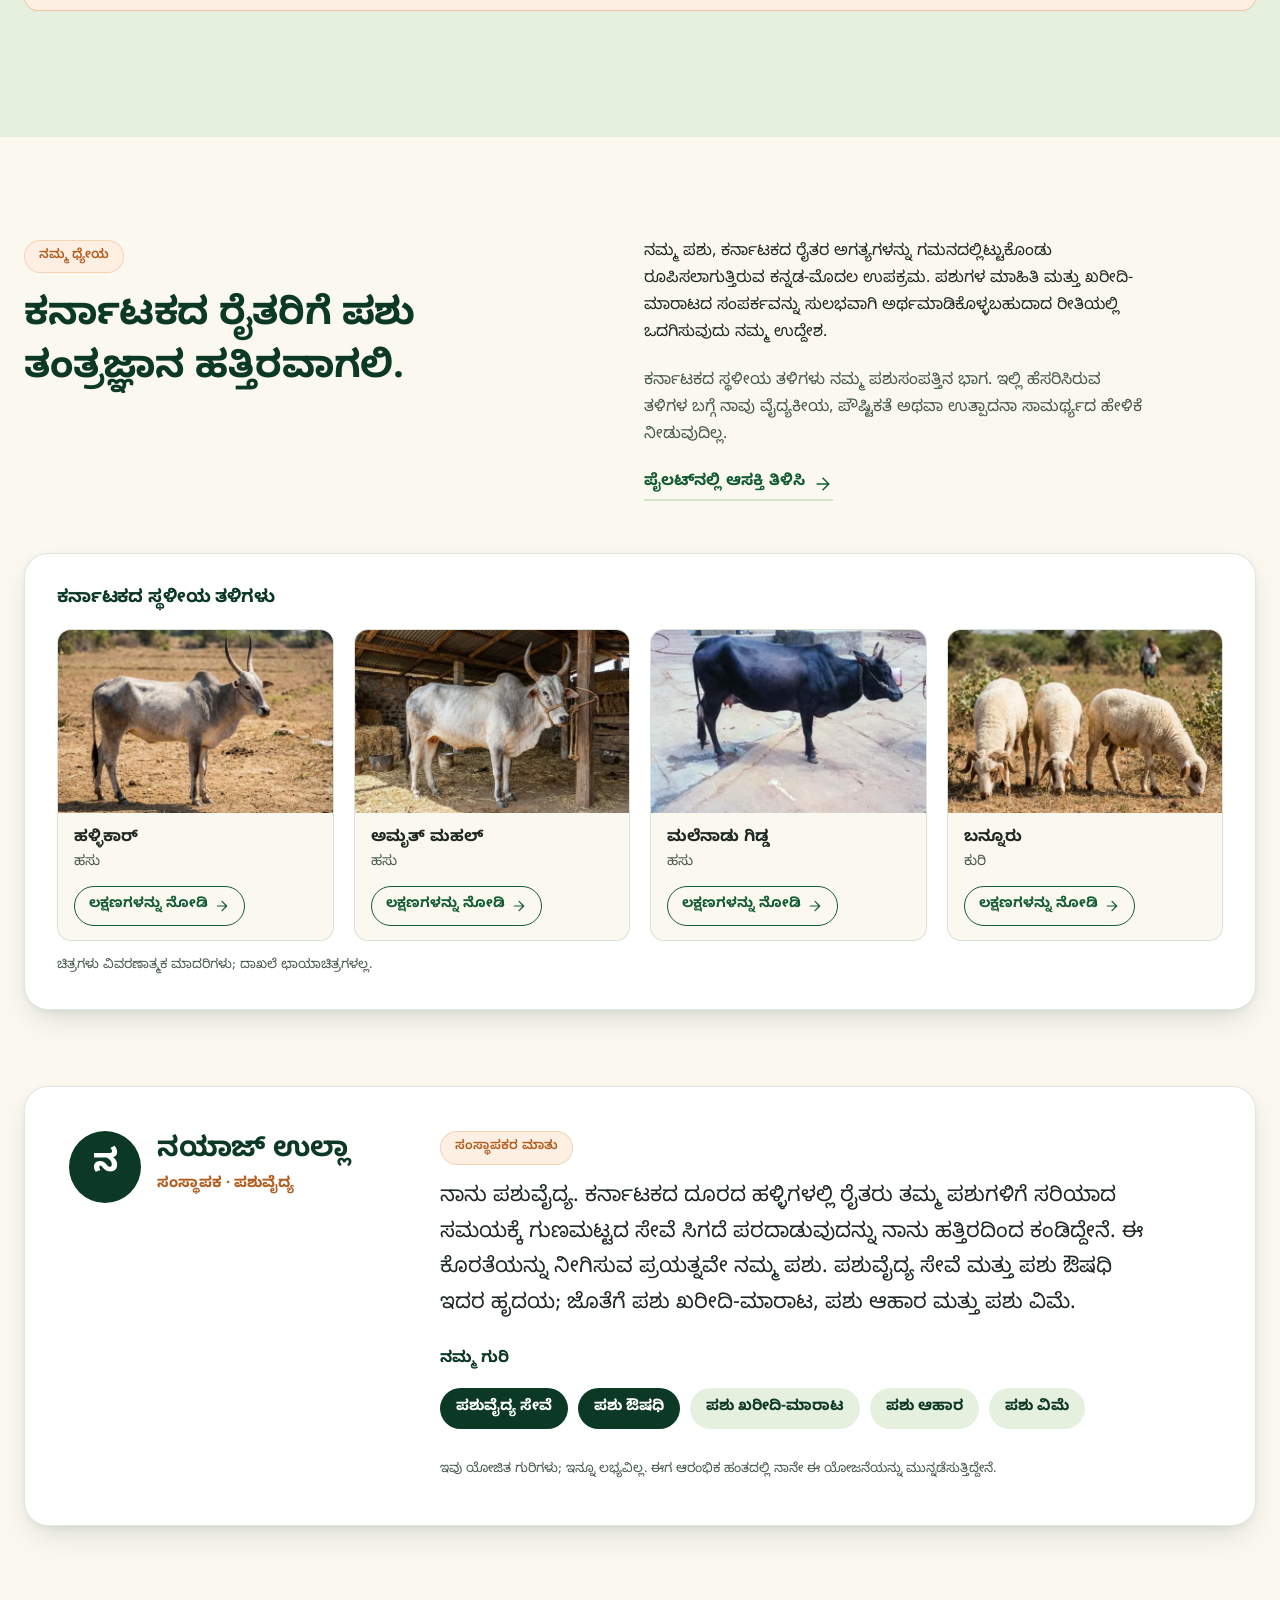
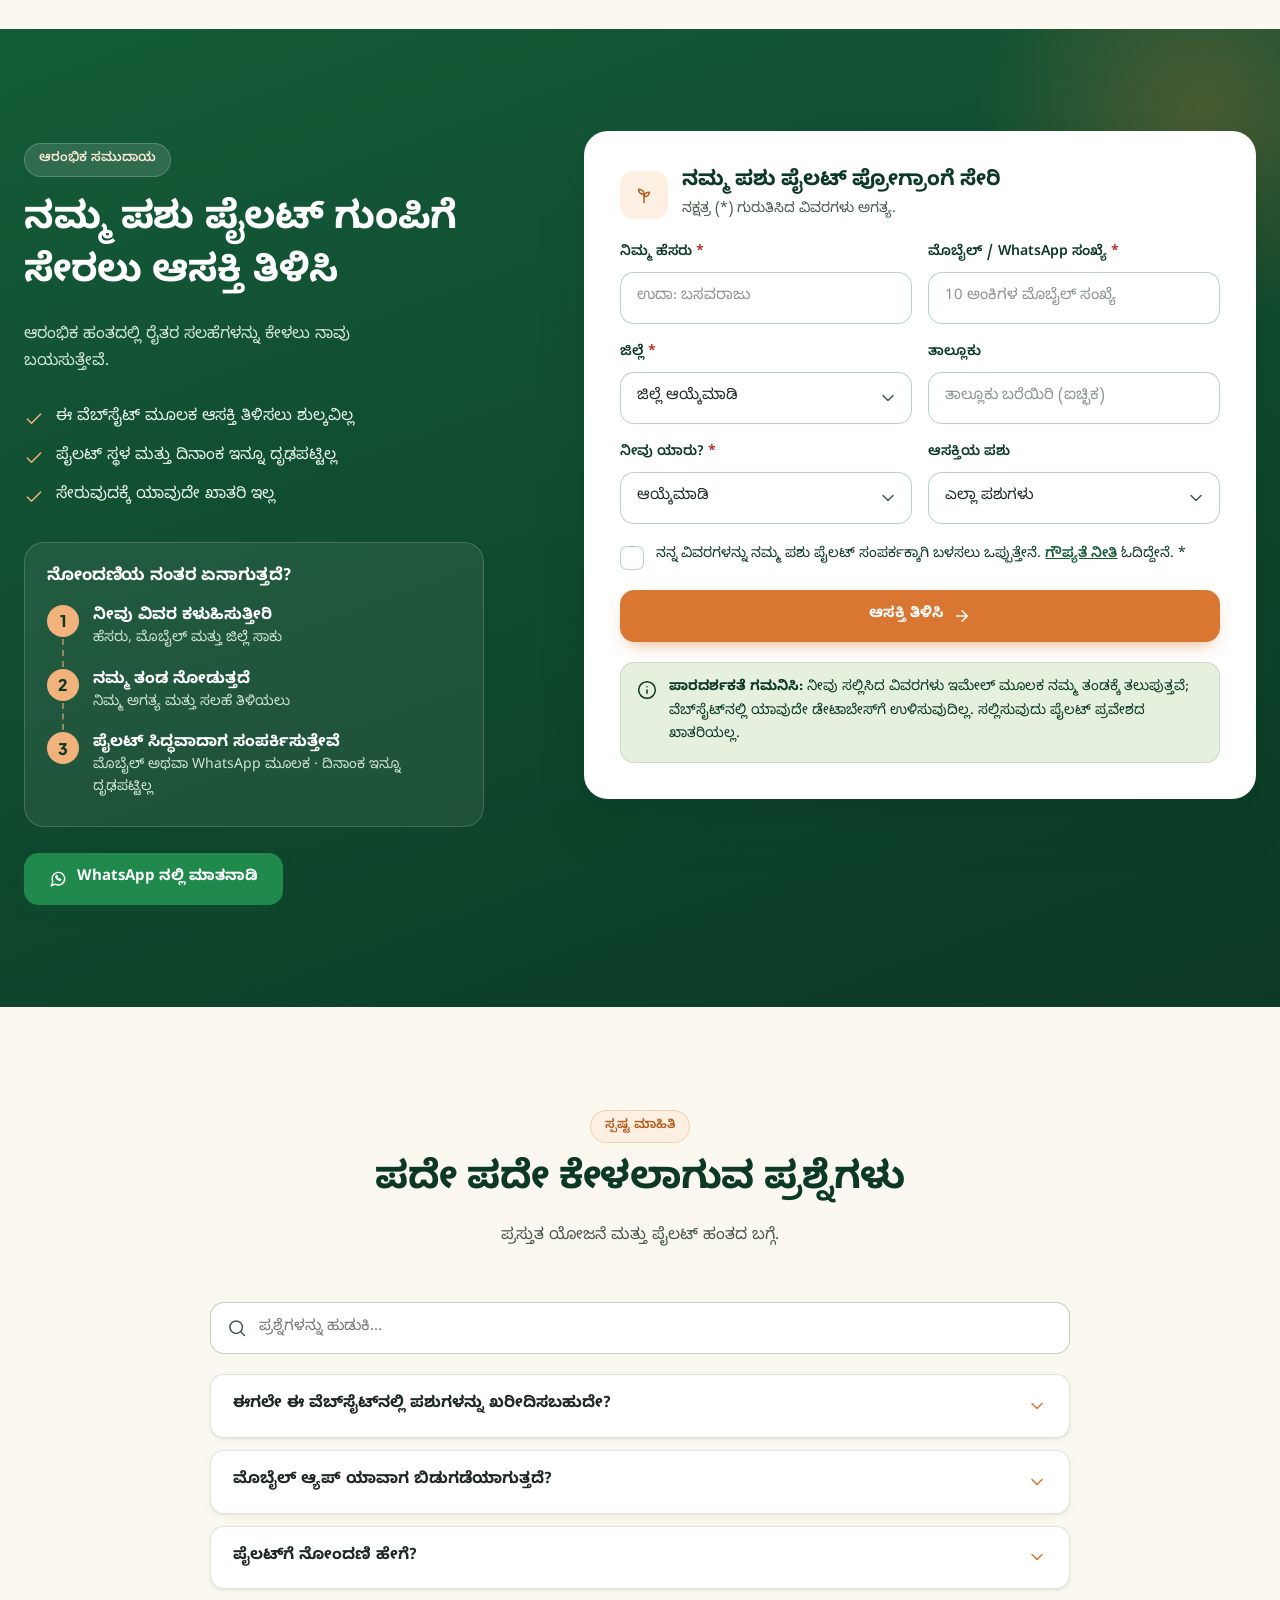
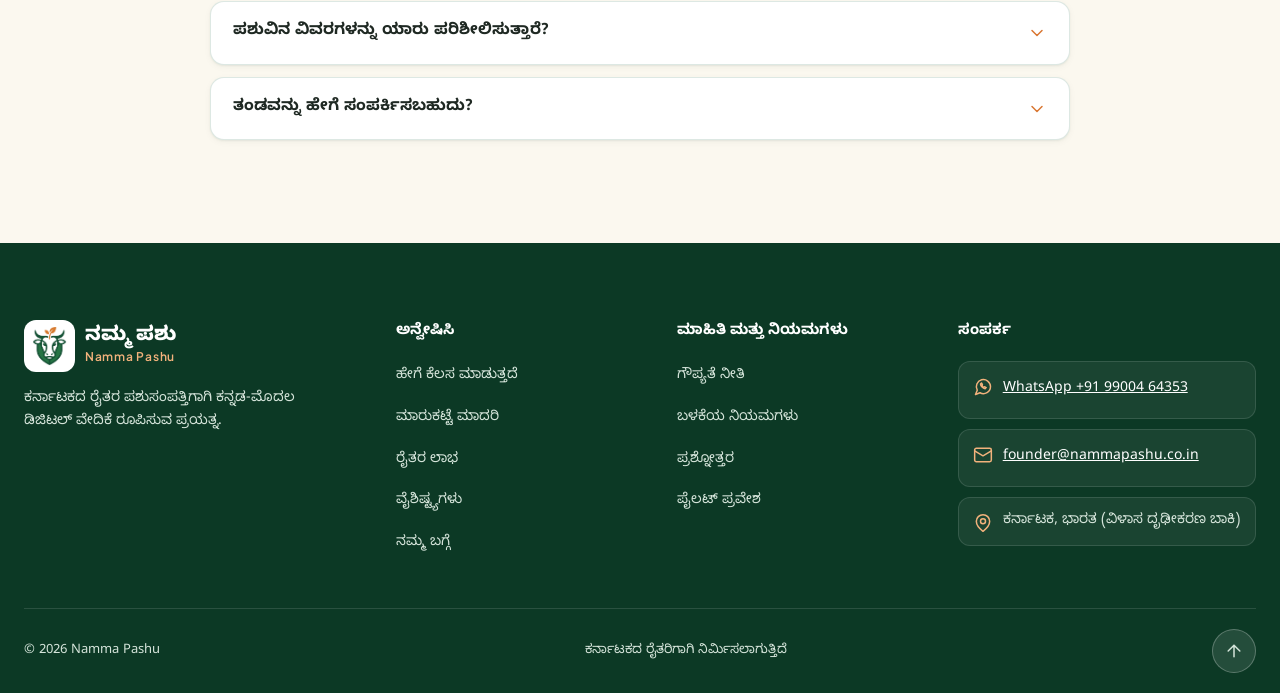
==== commit 938d1cef: "Site polish: 404, headers/CSP, SEO meta, JSON-LD, breadcrumbs, toasts, event tracking, skeletons, li" ====
--- a/index.html
+++ b/index.html
@@ -14,10 +14,23 @@
 <link rel="apple-touch-icon" href="/apple-touch-icon.png">
 <meta property="og:image" content="https://nammapashu.co.in/og-image.jpg">
 <meta property="og:type" content="website">
+<link rel="canonical" href="https://nammapashu.co.in/">
+<link rel="manifest" href="/site.webmanifest">
+<meta property="og:url" content="https://nammapashu.co.in/">
+<meta property="og:site_name" content="ನಮ್ಮ ಪಶು · Namma Pashu">
+<meta property="og:locale" content="kn_IN">
+<meta property="og:locale:alternate" content="en_IN">
+<meta property="og:image:width" content="1200">
+<meta property="og:image:height" content="630">
+<meta property="og:image:alt" content="ನಮ್ಮ ಪಶು — Namma Pashu: Kannada-first livestock platform for Karnataka’s farmers">
+<meta name="twitter:title" content="ನಮ್ಮ ಪಶು | Namma Pashu">
+<meta name="twitter:description" content="Buying and selling livestock, veterinary care, medicines, feed and insurance for Karnataka’s farmers — in Kannada. Pilot in preparation.">
+<meta name="twitter:image" content="https://nammapashu.co.in/og-image.jpg">
+<script type="application/ld+json">{"@context":"https://schema.org","@graph":[{"@type":"Organization","@id":"https://nammapashu.co.in/#org","name":"Namma Pashu","alternateName":"ನಮ್ಮ ಪಶು","url":"https://nammapashu.co.in/","logo":"https://nammapashu.co.in/icon-512.png","email":"founder@nammapashu.co.in","description":"Kannada-first livestock platform being built for Karnataka’s farmers: buying and selling livestock, veterinary services, medicines, feed and insurance information. Currently in pilot preparation.","areaServed":{"@type":"AdministrativeArea","name":"Karnataka, India"},"founder":{"@type":"Person","name":"Nayaz Ulla","jobTitle":"Veterinarian"},"contactPoint":{"@type":"ContactPoint","contactType":"customer support","email":"founder@nammapashu.co.in","telephone":"+91-9900464353","availableLanguage":["kn","en"]}},{"@type":"WebSite","@id":"https://nammapashu.co.in/#website","url":"https://nammapashu.co.in/","name":"Namma Pashu","inLanguage":["kn","en"],"publisher":{"@id":"https://nammapashu.co.in/#org"}}]}</script>
 <meta name="twitter:card" content="summary_large_image">
 <link rel="preconnect" href="https://fonts.googleapis.com">
 <link rel="preconnect" href="https://fonts.gstatic.com" crossorigin>
-<link rel="stylesheet" href="https://fonts.googleapis.com/css2?family=Noto+Sans+Kannada:wght@400;500;600;700;800&family=Plus+Jakarta+Sans:wght@400;500;600;700;800&display=swap">
+<link rel="stylesheet" href="https://fonts.googleapis.com/css2?family=Noto+Sans+Kannada:wght@400;600;700;800&family=Plus+Jakarta+Sans:wght@400;600;700;800&display=swap">
 <link rel="stylesheet" href="styles.css">
 </head>
 <body>
@@ -110,13 +123,13 @@
         <img src="assets/farmer-cow-hero.webp" alt="ಹೊಲದಲ್ಲಿ ಹಸುವಿನೊಂದಿಗೆ ನಗುತ್ತಿರುವ ರೈತ" width="960" height="768" fetchpriority="high">
       </div>
       <div class="hero-sample" aria-hidden="true">
-        <img src="assets/hallikar-cow.webp" alt="" width="96" height="70">
+        <img src="assets/hallikar-cow.webp" alt="" width="96" height="70" decoding="async">
         <div><b data-kn="ಹಳ್ಳಿಕಾರ್ ಹಸು" data-en="Hallikar cow">ಹಳ್ಳಿಕಾರ್ ಹಸು</b><small data-kn="ಮಾದರಿ ಪಟ್ಟಿ · ಕಲ್ಪಿತ ಬೆಲೆ" data-en="Sample listing · illustrative price">ಮಾದರಿ ಪಟ್ಟಿ · ಕಲ್ಪಿತ ಬೆಲೆ</small><strong>₹48,000</strong></div>
       </div>
       <figure class="phone" aria-label="Concept preview of the future mobile app">
         <div class="phone-frame">
           <div class="phone-notch"></div>
-          <div class="phone-screen"><img src="assets/app-home.webp" alt="ನಮ್ಮ ಪಶು ಆ್ಯಪ್ ಮುಖಪುಟದ ಮುನ್ನೋಟ" width="540" height="1113"></div>
+          <div class="phone-screen"><img src="assets/app-home.webp" alt="ನಮ್ಮ ಪಶು ಆ್ಯಪ್ ಮುಖಪುಟದ ಮುನ್ನೋಟ" width="540" height="1113" loading="lazy" decoding="async"></div>
         </div>
         <figcaption data-kn="ಆ್ಯಪ್ ಮುನ್ನೋಟ · ಅಭಿವೃದ್ಧಿಯಲ್ಲಿದೆ" data-en="App preview · in development">ಆ್ಯಪ್ ಮುನ್ನೋಟ · ಅಭಿವೃದ್ಧಿಯಲ್ಲಿದೆ</figcaption>
       </figure>
@@ -366,7 +379,7 @@
         <div class="field"><label for="role"><span data-kn="ನೀವು ಯಾರು?" data-en="Your role">ನೀವು ಯಾರು?</span><i aria-hidden="true">*</i></label><div class="select-field"><select id="role" name="role" aria-describedby="err-role"></select><svg class="icon"><use href="#i-chevron"/></svg></div><p class="err" id="err-role" role="alert"></p></div>
         <div class="field"><label for="interest"><span data-kn="ಆಸಕ್ತಿಯ ಪಶು" data-en="Livestock of interest">ಆಸಕ್ತಿಯ ಪಶು</span></label><div class="select-field"><select id="interest" name="interest"></select><svg class="icon"><use href="#i-chevron"/></svg></div></div>
       </div>
-      <div class="field consent"><label class="check"><input type="checkbox" id="consent" aria-describedby="err-consent"><span class="box"><svg class="icon"><use href="#i-check"/></svg></span><span class="check-text" data-kn="ನನ್ನ ವಿವರಗಳನ್ನು ನಮ್ಮ ಪಶು ಪೈಲಟ್ ಸಂಪರ್ಕಕ್ಕಾಗಿ ಬಳಸಲು ಒಪ್ಪುತ್ತೇನೆ. <a href='privacy.html'>ಗೌಪ್ಯತೆ ನೀತಿ</a> ಓದಿದ್ದೇನೆ. *" data-en="I agree that my details may be used to contact me about the Namma Pashu pilot. I have read the <a href='privacy.html'>privacy policy</a>. *">ನನ್ನ ವಿವರಗಳನ್ನು ನಮ್ಮ ಪಶು ಪೈಲಟ್ ಸಂಪರ್ಕಕ್ಕಾಗಿ ಬಳಸಲು ಒಪ್ಪುತ್ತೇನೆ. <a href="privacy.html">ಗೌಪ್ಯತೆ ನೀತಿ</a> ಓದಿದ್ದೇನೆ. *</span></label><p class="err" id="err-consent" role="alert"></p></div>
+      <div class="field consent"><label class="check"><input type="checkbox" id="consent" aria-describedby="err-consent"><span class="box"><svg class="icon"><use href="#i-check"/></svg></span><span class="check-text" data-kn="ನನ್ನ ವಿವರಗಳನ್ನು ನಮ್ಮ ಪಶು ಪೈಲಟ್ ಸಂಪರ್ಕಕ್ಕಾಗಿ ಬಳಸಲು ಒಪ್ಪುತ್ತೇನೆ. <a href='privacy.html'>ಗೌಪ್ಯತೆ ನೀತಿ</a> ಓದಿದ್ದೇನೆ. *" data-en="I agree that my details may be used to contact me about the Namma Pashu pilot. I have read the <a href='privacy.html'>privacy policy</a>. *">ನನ್ನ ವಿವರಗಳನ್ನು ನಮ್ಮ ಪಶು ಪೈಲಟ್ ಸಂಪರ್ಕಕ್ಕಾಗಿ ಬಳಸಲು ಒಪ್ಪುತ್ತೇನೆ. <a href="/privacy">ಗೌಪ್ಯತೆ ನೀತಿ</a> ಓದಿದ್ದೇನೆ. *</span></label><p class="err" id="err-consent" role="alert"></p></div>
       <button class="button button-orange button-block form-submit" id="submitBtn" type="submit"><svg class="icon spin"><use href="#i-loader"/></svg><span class="label" data-kn="ಆಸಕ್ತಿ ತಿಳಿಸಿ" data-en="Register interest">ಆಸಕ್ತಿ ತಿಳಿಸಿ</span><svg class="icon arrow"><use href="#i-arrow-right"/></svg></button>
       <div class="alert alert-info" role="note"><svg class="icon"><use href="#i-info"/></svg><p><b data-kn="ಪಾರದರ್ಶಕತೆ ಗಮನಿಸಿ:" data-en="Please note:">ಪಾರದರ್ಶಕತೆ ಗಮನಿಸಿ:</b> <span data-kn="ನೀವು ಸಲ್ಲಿಸಿದ ವಿವರಗಳು ಇಮೇಲ್ ಮೂಲಕ ನಮ್ಮ ತಂಡಕ್ಕೆ ತಲುಪುತ್ತವೆ; ವೆಬ್‌ಸೈಟ್‌ನಲ್ಲಿ ಯಾವುದೇ ಡೇಟಾಬೇಸ್‌ಗೆ ಉಳಿಸುವುದಿಲ್ಲ. ಸಲ್ಲಿಸುವುದು ಪೈಲಟ್ ಪ್ರವೇಶದ ಖಾತರಿಯಲ್ಲ." data-en="Your details are emailed to our team and are not stored in any website database. Submitting does not guarantee a place in the pilot.">ನೀವು ಸಲ್ಲಿಸಿದ ವಿವರಗಳು ಇಮೇಲ್ ಮೂಲಕ ನಮ್ಮ ತಂಡಕ್ಕೆ ತಲುಪುತ್ತವೆ; ವೆಬ್‌ಸೈಟ್‌ನಲ್ಲಿ ಯಾವುದೇ ಡೇಟಾಬೇಸ್‌ಗೆ ಉಳಿಸುವುದಿಲ್ಲ. ಸಲ್ಲಿಸುವುದು ಪೈಲಟ್ ಪ್ರವೇಶದ ಖಾತರಿಯಲ್ಲ.</span></p></div>
       <div class="form-status" id="formStatus" role="status" aria-live="polite" tabindex="-1"></div>
@@ -410,8 +423,8 @@
       <a href="#features" data-kn="ವೈಶಿಷ್ಟ್ಯಗಳು" data-en="Features">ವೈಶಿಷ್ಟ್ಯಗಳು</a>
       <a href="#about" data-kn="ನಮ್ಮ ಬಗ್ಗೆ" data-en="About us">ನಮ್ಮ ಬಗ್ಗೆ</a></nav>
     <nav class="footer-col" aria-label="Information"><h4 data-kn="ಮಾಹಿತಿ ಮತ್ತು ನಿಯಮಗಳು" data-en="Information & legal">ಮಾಹಿತಿ ಮತ್ತು ನಿಯಮಗಳು</h4>
-      <a href="privacy.html" data-kn="ಗೌಪ್ಯತೆ ನೀತಿ" data-en="Privacy policy">ಗೌಪ್ಯತೆ ನೀತಿ</a>
-      <a href="terms.html" data-kn="ಬಳಕೆಯ ನಿಯಮಗಳು" data-en="Terms of use">ಬಳಕೆಯ ನಿಯಮಗಳು</a>
+      <a href="/privacy" data-kn="ಗೌಪ್ಯತೆ ನೀತಿ" data-en="Privacy policy">ಗೌಪ್ಯತೆ ನೀತಿ</a>
+      <a href="/terms" data-kn="ಬಳಕೆಯ ನಿಯಮಗಳು" data-en="Terms of use">ಬಳಕೆಯ ನಿಯಮಗಳು</a>
       <a href="#faq" data-kn="ಪ್ರಶ್ನೋತ್ತರ" data-en="FAQ">ಪ್ರಶ್ನೋತ್ತರ</a>
       <a href="#pilot" data-kn="ಪೈಲಟ್ ಪ್ರವೇಶ" data-en="Join the pilot">ಪೈಲಟ್ ಪ್ರವೇಶ</a></nav>
     <div class="footer-col"><h4 data-kn="ಸಂಪರ್ಕ" data-en="Contact">ಸಂಪರ್ಕ</h4>
@@ -430,7 +443,7 @@
 <div class="modal-backdrop hidden" id="breedModal" role="dialog" aria-modal="true" aria-labelledby="breedTitle">
   <div class="modal">
     <button class="modal-close" id="breedClose" aria-label="Close" type="button"><svg class="icon"><use href="#i-x"/></svg></button>
-    <div class="modal-media"><img id="breedImg" src="" alt=""></div>
+    <div class="modal-media"><img id="breedImg" src="" alt="" width="640" height="480" loading="lazy" decoding="async"></div>
     <div class="modal-body">
       <span class="chip chip-orange" id="breedKind"></span>
       <h2 id="breedTitle"></h2>
@@ -444,7 +457,7 @@
 <div class="modal-backdrop hidden" id="animalModal" role="dialog" aria-modal="true" aria-labelledby="modalTitle">
   <div class="modal">
     <button class="modal-close" id="modalClose" aria-label="Close" type="button"><svg class="icon"><use href="#i-x"/></svg></button>
-    <div class="modal-media"><img id="modalImg" src="" alt=""><span class="sample-badge" data-kn="ಮಾದರಿ ಪಟ್ಟಿ" data-en="Sample listing">ಮಾದರಿ ಪಟ್ಟಿ</span></div>
+    <div class="modal-media"><img id="modalImg" src="" alt="" width="648" height="370" loading="lazy" decoding="async"><span class="sample-badge" data-kn="ಮಾದರಿ ಪಟ್ಟಿ" data-en="Sample listing">ಮಾದರಿ ಪಟ್ಟಿ</span></div>
     <div class="modal-body">
       <span class="chip chip-orange" id="modalKind"></span>
       <h2 id="modalTitle"></h2>
@@ -459,6 +472,7 @@
 
 <a class="fab-wa wa-link" href="https://wa.me/919900464353" target="_blank" rel="noopener" aria-label="WhatsApp"><svg class="icon" aria-hidden="true"><use href="#i-whatsapp"/></svg></a>
 <a class="fab-join" id="fabJoin" href="#pilot" aria-hidden="true" tabindex="-1"><svg class="icon" aria-hidden="true"><use href="#i-sprout"/></svg><span data-kn="ಪೈಲಟ್‌ಗೆ ಸೇರಿ" data-en="Join the pilot">ಪೈಲಟ್‌ಗೆ ಸೇರಿ</span></a>
+<div id="toast" class="toast" role="status" aria-live="polite" aria-atomic="true"></div>
 <script src="script.js"></script>
 </body>
 </html>
--- a/styles.css
+++ b/styles.css
@@ -623,3 +623,13 @@
 .hero-points{grid-template-columns:repeat(2,minmax(0,1fr))}
 @media (min-width:921px) and (max-width:1199px){.hero-points{grid-template-columns:1fr}}
 @media (max-width:640px){.hero-points{grid-template-columns:1fr}}
+
+/* Skeletons, toast, breadcrumbs */
+@keyframes shimmer{0%{background-position:-200% 0}100%{background-position:200% 0}}
+img[loading="lazy"]:not(.is-loaded){background:linear-gradient(90deg,#e8e4d4 25%,#f3efe2 50%,#e8e4d4 75%);background-size:200% 100%;animation:shimmer 1.4s linear infinite}
+.toast{position:fixed;left:50%;bottom:24px;transform:translate(-50%,20px);background:var(--green-900,#1F4D2E);color:#fff;padding:12px 20px;border-radius:12px;font-weight:600;box-shadow:0 10px 30px rgba(0,0,0,.2);opacity:0;pointer-events:none;transition:opacity .25s,transform .25s;z-index:200;max-width:calc(100vw - 32px);text-align:center}
+.toast.is-on{opacity:1;transform:translate(-50%,0)}
+.toast-err{background:#9b2c1d}
+.crumbs{font-size:.9rem;color:var(--ink-2);margin-bottom:12px}.crumbs a{color:var(--green-900);text-decoration:underline}
+.related{display:flex;flex-wrap:wrap;gap:8px 18px;margin-top:32px;padding-top:18px;border-top:1px solid rgba(0,0,0,.1)}.related a{color:var(--green-900);text-decoration:underline}
+@media (prefers-reduced-motion:reduce){img[loading="lazy"]:not(.is-loaded){animation:none}.toast{transition:none}}
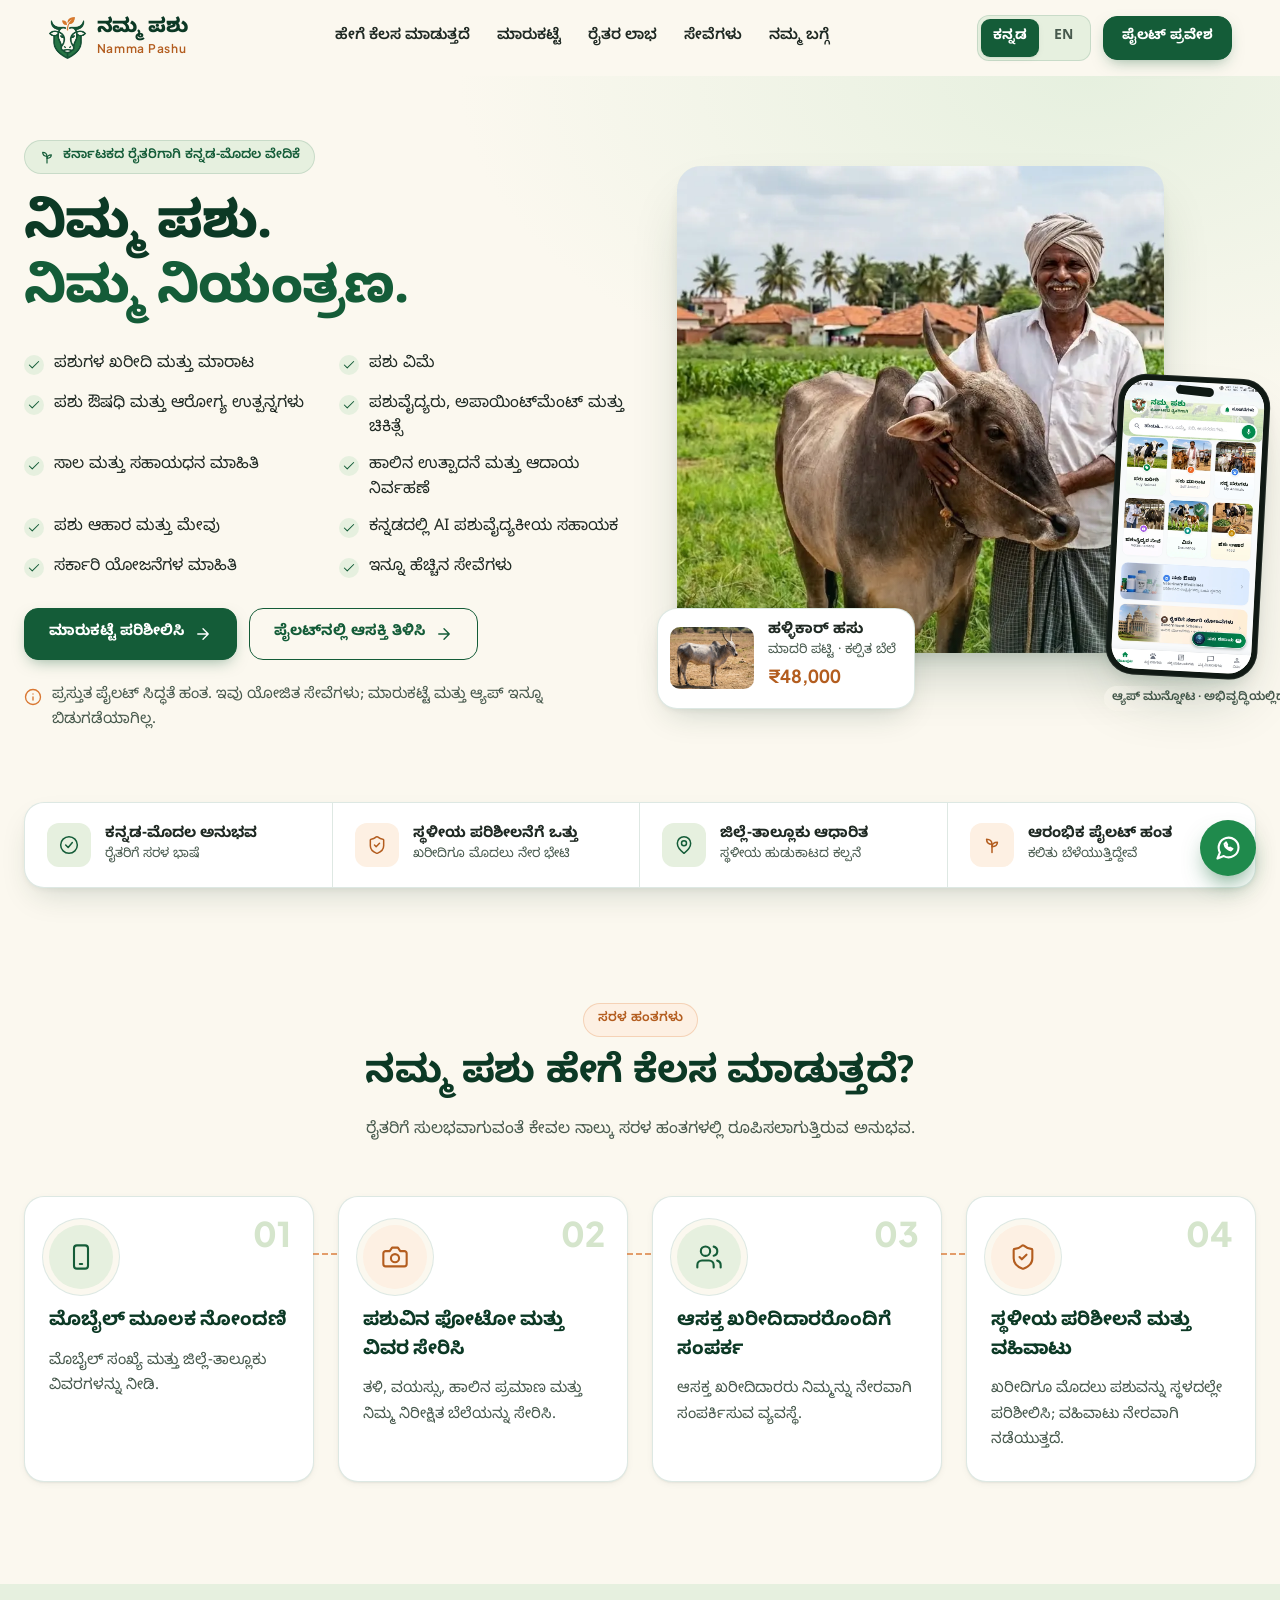
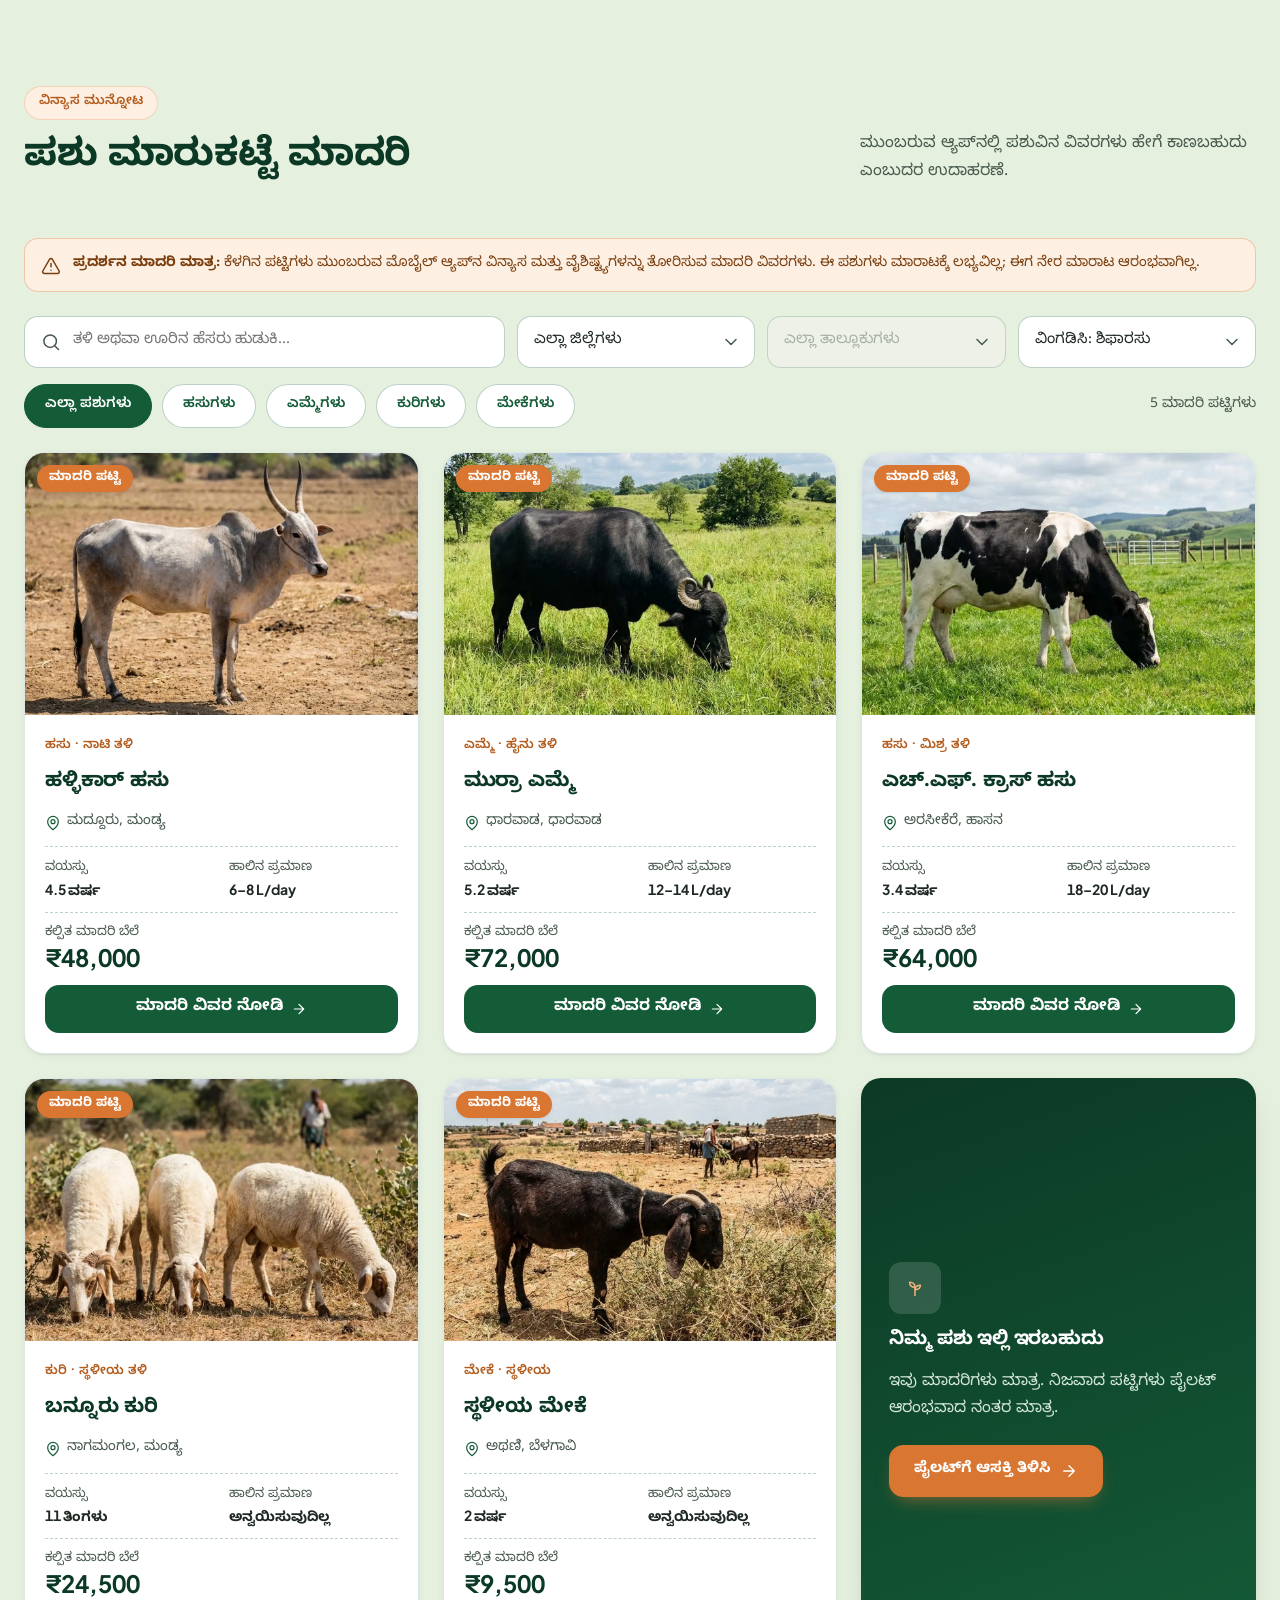
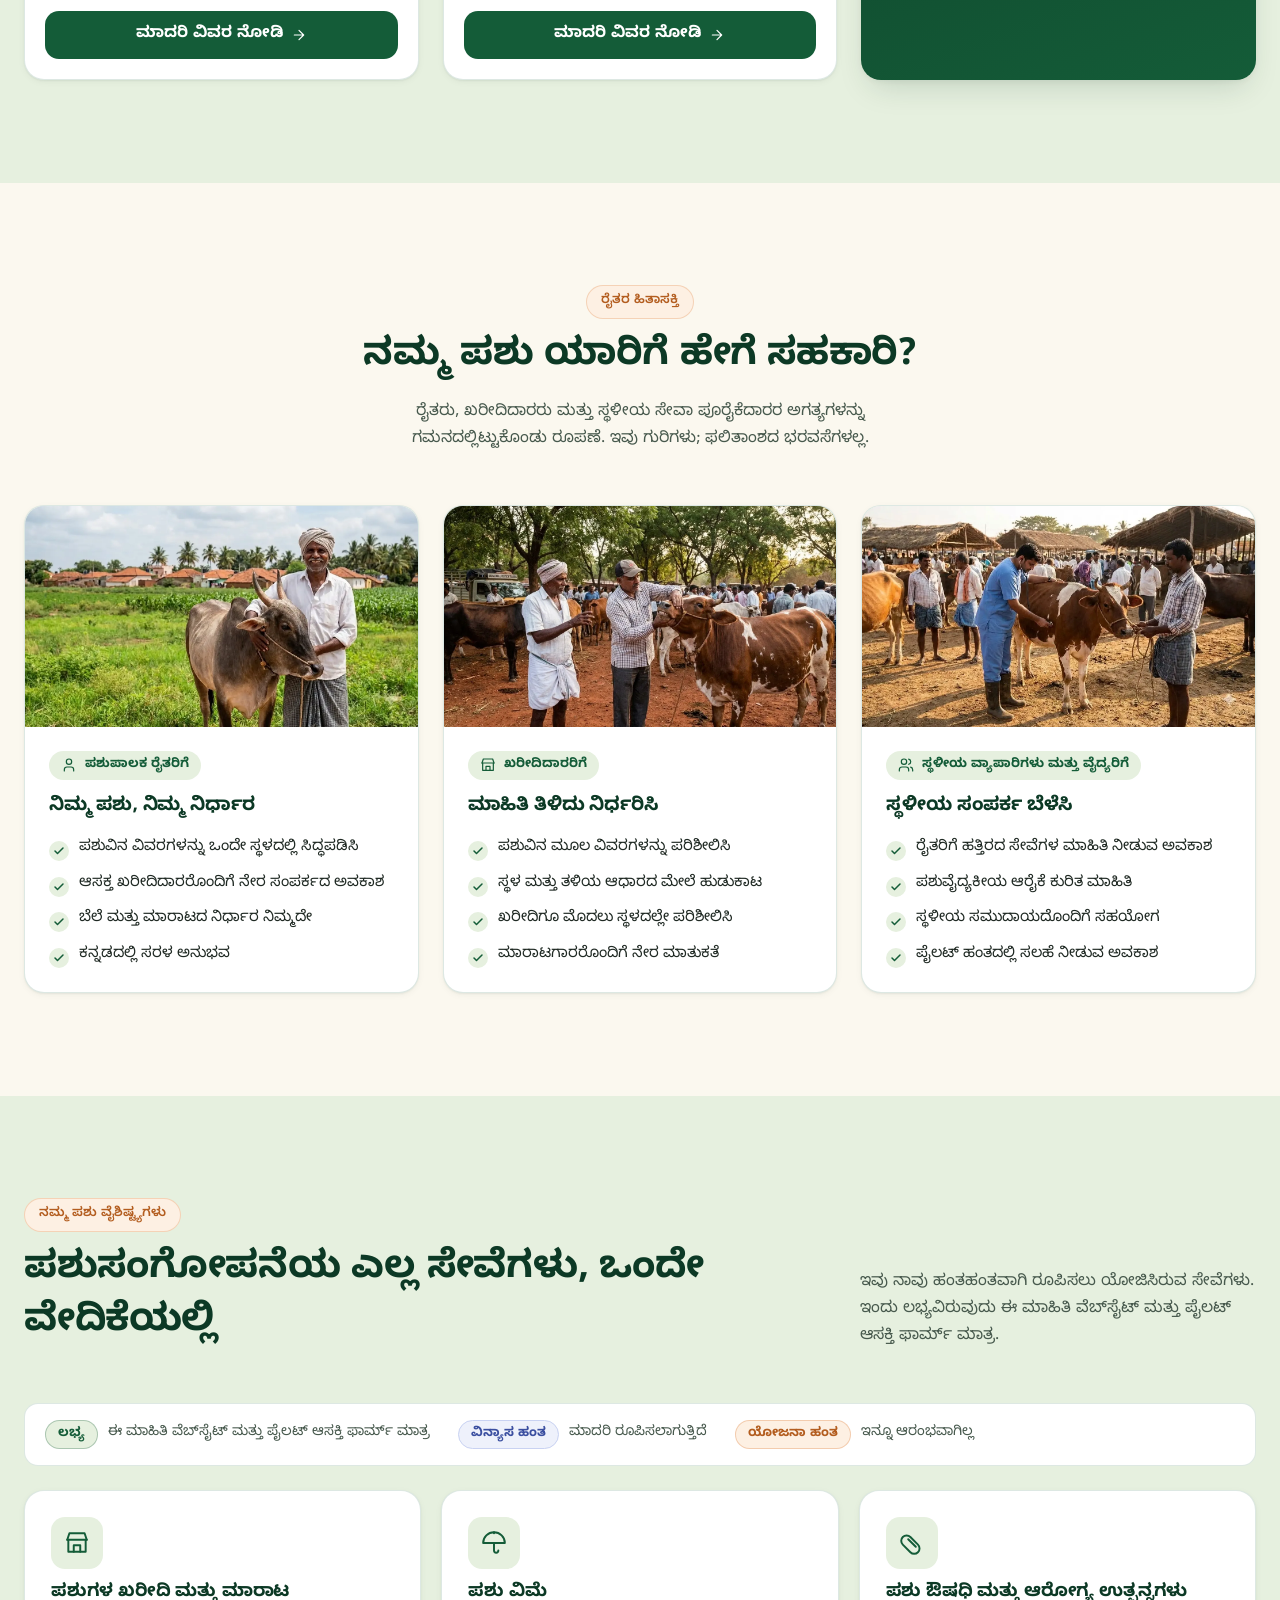
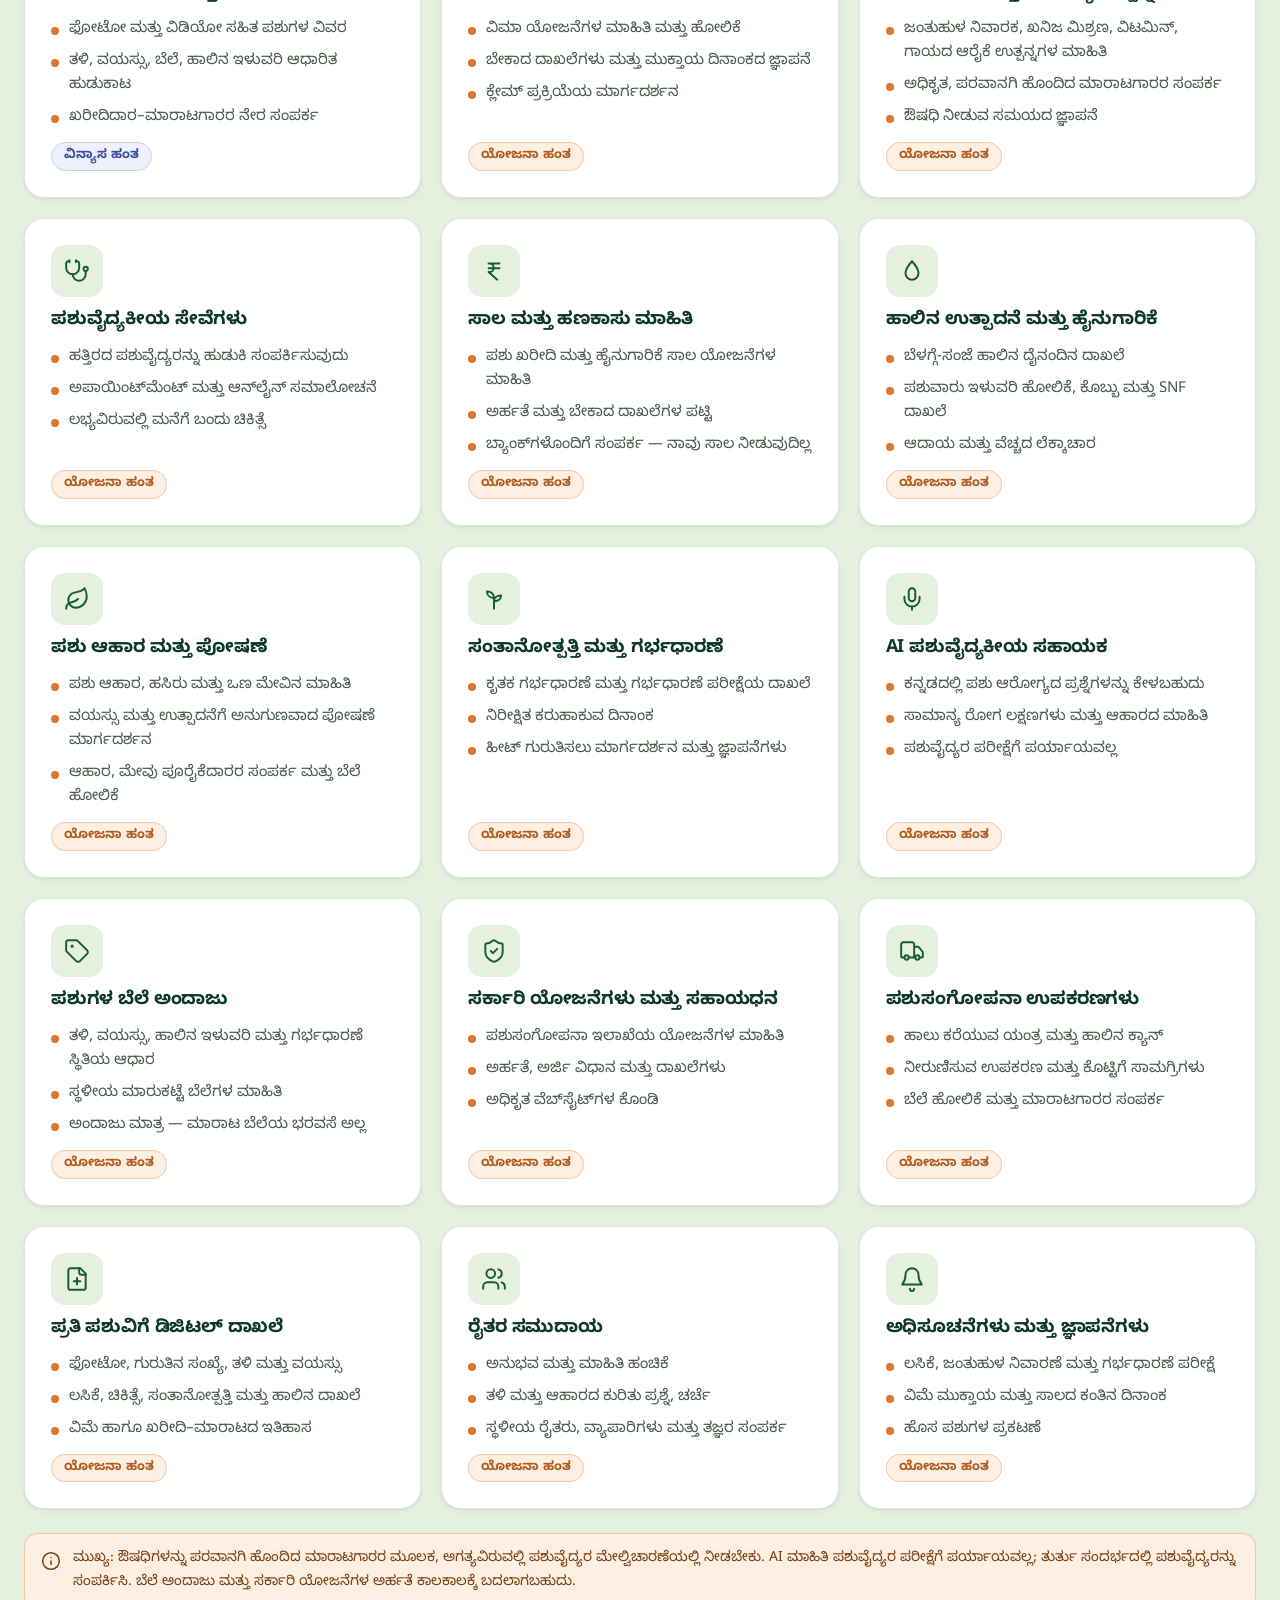
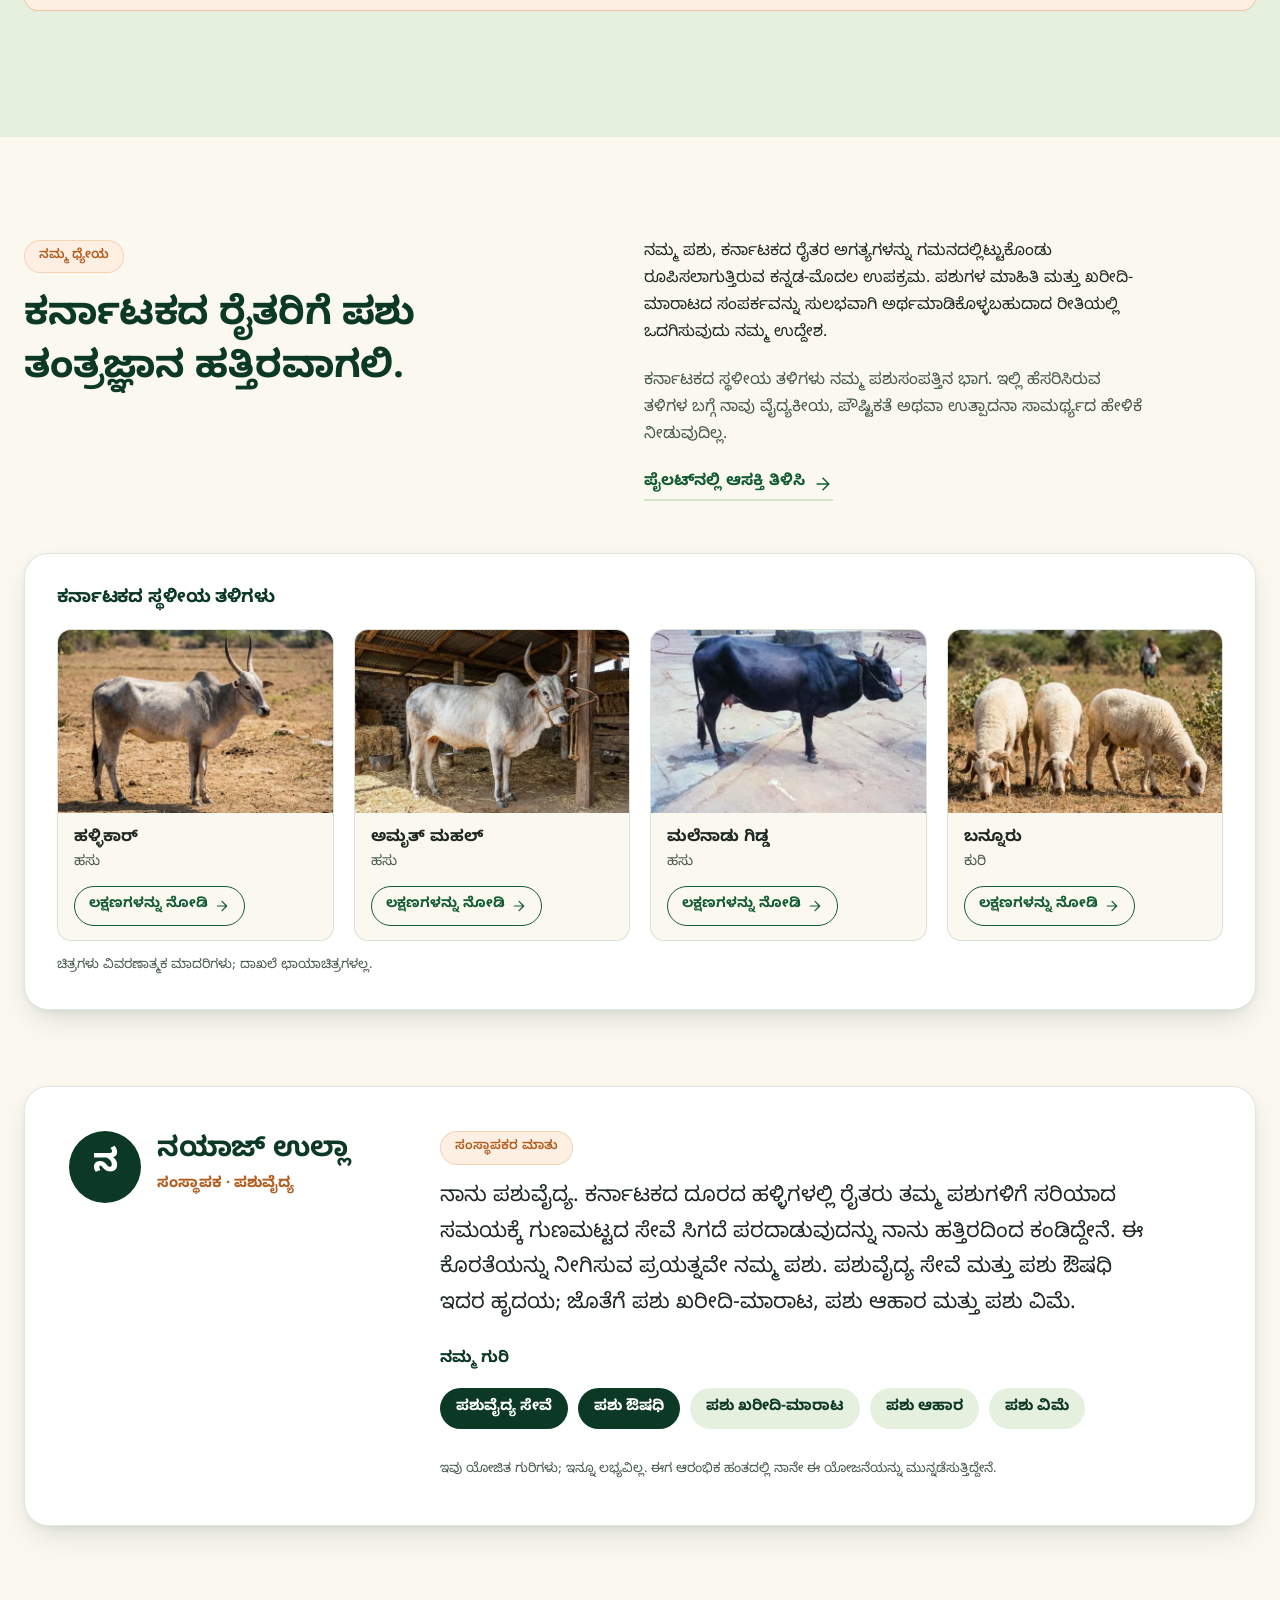
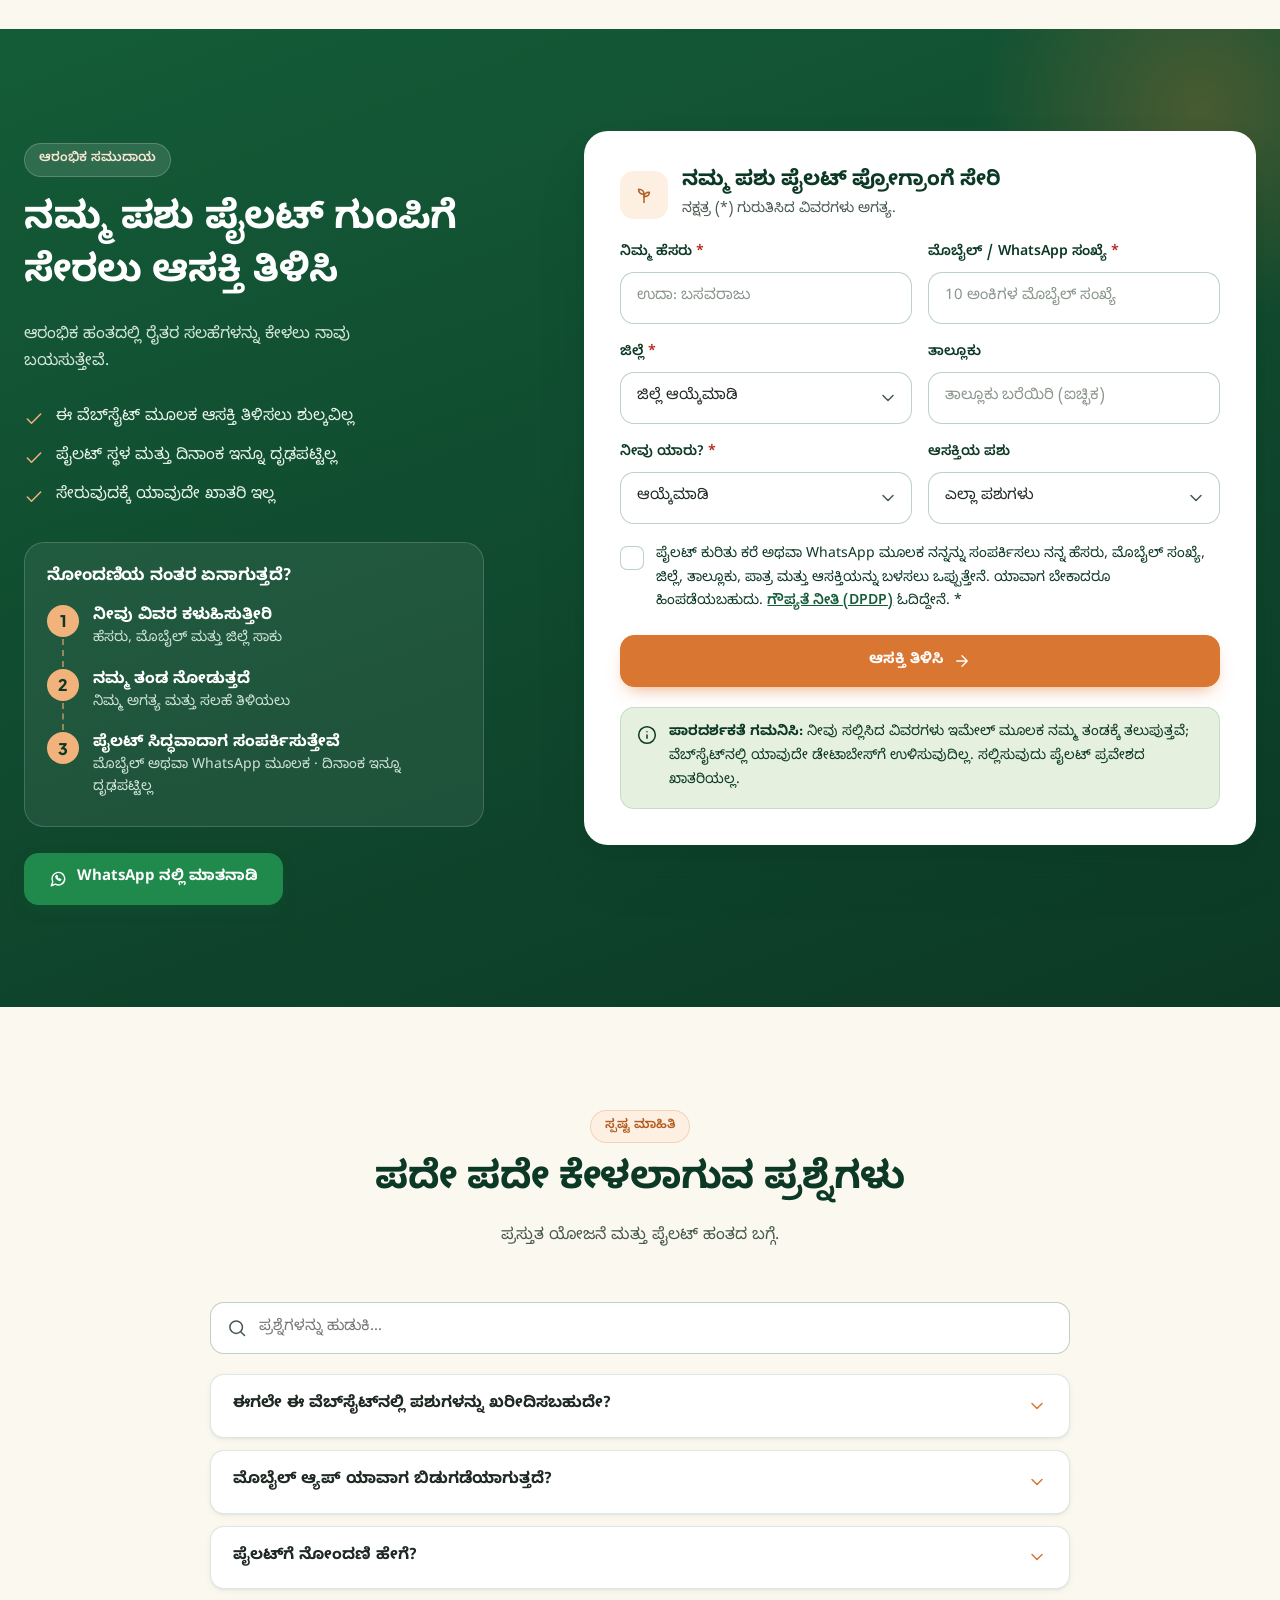
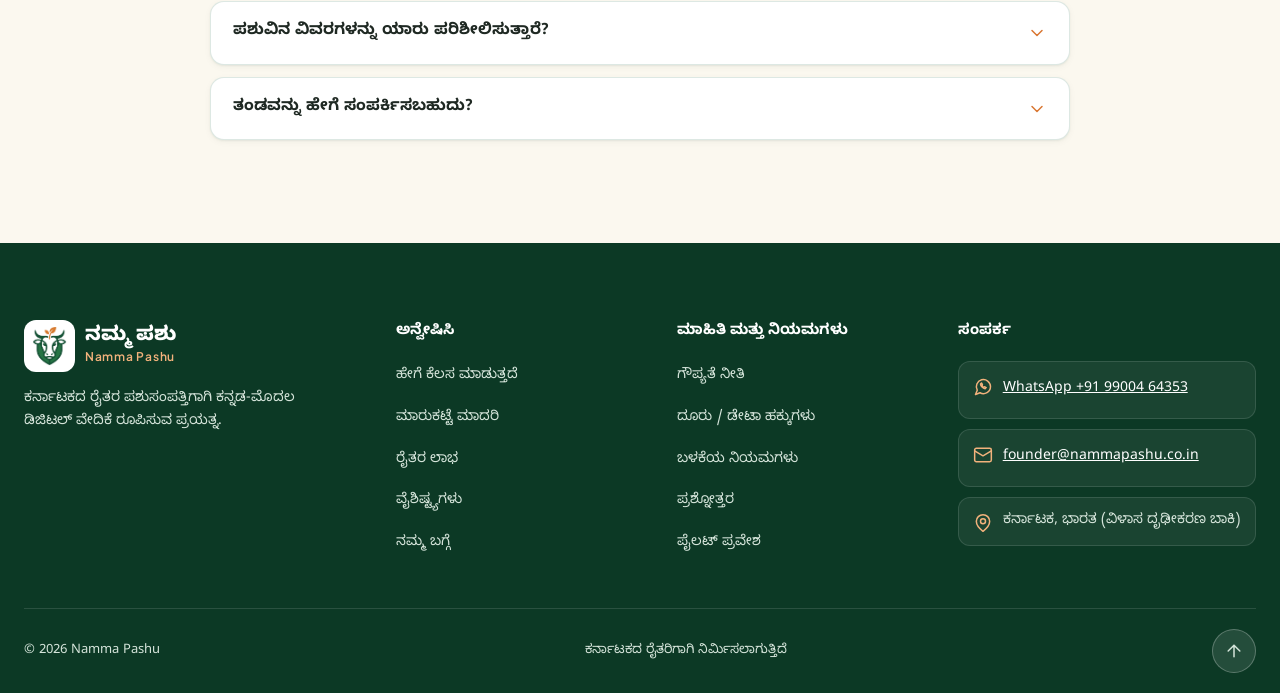
==== commit dd1235a7: "DPDP Act 2023 privacy notice, consent wording, withdrawal/rights/grievance links Co-Authored-By: Cla" ====
--- a/index.html
+++ b/index.html
@@ -379,7 +379,7 @@
         <div class="field"><label for="role"><span data-kn="ನೀವು ಯಾರು?" data-en="Your role">ನೀವು ಯಾರು?</span><i aria-hidden="true">*</i></label><div class="select-field"><select id="role" name="role" aria-describedby="err-role"></select><svg class="icon"><use href="#i-chevron"/></svg></div><p class="err" id="err-role" role="alert"></p></div>
         <div class="field"><label for="interest"><span data-kn="ಆಸಕ್ತಿಯ ಪಶು" data-en="Livestock of interest">ಆಸಕ್ತಿಯ ಪಶು</span></label><div class="select-field"><select id="interest" name="interest"></select><svg class="icon"><use href="#i-chevron"/></svg></div></div>
       </div>
-      <div class="field consent"><label class="check"><input type="checkbox" id="consent" aria-describedby="err-consent"><span class="box"><svg class="icon"><use href="#i-check"/></svg></span><span class="check-text" data-kn="ನನ್ನ ವಿವರಗಳನ್ನು ನಮ್ಮ ಪಶು ಪೈಲಟ್ ಸಂಪರ್ಕಕ್ಕಾಗಿ ಬಳಸಲು ಒಪ್ಪುತ್ತೇನೆ. <a href='privacy.html'>ಗೌಪ್ಯತೆ ನೀತಿ</a> ಓದಿದ್ದೇನೆ. *" data-en="I agree that my details may be used to contact me about the Namma Pashu pilot. I have read the <a href='privacy.html'>privacy policy</a>. *">ನನ್ನ ವಿವರಗಳನ್ನು ನಮ್ಮ ಪಶು ಪೈಲಟ್ ಸಂಪರ್ಕಕ್ಕಾಗಿ ಬಳಸಲು ಒಪ್ಪುತ್ತೇನೆ. <a href="/privacy">ಗೌಪ್ಯತೆ ನೀತಿ</a> ಓದಿದ್ದೇನೆ. *</span></label><p class="err" id="err-consent" role="alert"></p></div>
+      <div class="field consent"><label class="check"><input type="checkbox" id="consent" aria-describedby="err-consent"><span class="box"><svg class="icon"><use href="#i-check"/></svg></span><span class="check-text" data-kn="ಪೈಲಟ್ ಕುರಿತು ಕರೆ ಅಥವಾ WhatsApp ಮೂಲಕ ನನ್ನನ್ನು ಸಂಪರ್ಕಿಸಲು ನನ್ನ ಹೆಸರು, ಮೊಬೈಲ್ ಸಂಖ್ಯೆ, ಜಿಲ್ಲೆ, ತಾಲ್ಲೂಕು, ಪಾತ್ರ ಮತ್ತು ಆಸಕ್ತಿಯನ್ನು ಬಳಸಲು ಒಪ್ಪುತ್ತೇನೆ. ಯಾವಾಗ ಬೇಕಾದರೂ ಹಿಂಪಡೆಯಬಹುದು. <a href='/privacy'>ಗೌಪ್ಯತೆ ನೀತಿ (DPDP)</a> ಓದಿದ್ದೇನೆ. *" data-en="I agree that my name, mobile number, district, taluk, role and interest may be used to contact me by call or WhatsApp about the pilot. I can withdraw this any time. I have read the <a href='/privacy'>privacy notice (DPDP)</a>. *">ಪೈಲಟ್ ಕುರಿತು ಕರೆ ಅಥವಾ WhatsApp ಮೂಲಕ ನನ್ನನ್ನು ಸಂಪರ್ಕಿಸಲು ನನ್ನ ಹೆಸರು, ಮೊಬೈಲ್ ಸಂಖ್ಯೆ, ಜಿಲ್ಲೆ, ತಾಲ್ಲೂಕು, ಪಾತ್ರ ಮತ್ತು ಆಸಕ್ತಿಯನ್ನು ಬಳಸಲು ಒಪ್ಪುತ್ತೇನೆ. ಯಾವಾಗ ಬೇಕಾದರೂ ಹಿಂಪಡೆಯಬಹುದು. <a href="/privacy">ಗೌಪ್ಯತೆ ನೀತಿ (DPDP)</a> ಓದಿದ್ದೇನೆ. *</span></label><p class="err" id="err-consent" role="alert"></p></div>
       <button class="button button-orange button-block form-submit" id="submitBtn" type="submit"><svg class="icon spin"><use href="#i-loader"/></svg><span class="label" data-kn="ಆಸಕ್ತಿ ತಿಳಿಸಿ" data-en="Register interest">ಆಸಕ್ತಿ ತಿಳಿಸಿ</span><svg class="icon arrow"><use href="#i-arrow-right"/></svg></button>
       <div class="alert alert-info" role="note"><svg class="icon"><use href="#i-info"/></svg><p><b data-kn="ಪಾರದರ್ಶಕತೆ ಗಮನಿಸಿ:" data-en="Please note:">ಪಾರದರ್ಶಕತೆ ಗಮನಿಸಿ:</b> <span data-kn="ನೀವು ಸಲ್ಲಿಸಿದ ವಿವರಗಳು ಇಮೇಲ್ ಮೂಲಕ ನಮ್ಮ ತಂಡಕ್ಕೆ ತಲುಪುತ್ತವೆ; ವೆಬ್‌ಸೈಟ್‌ನಲ್ಲಿ ಯಾವುದೇ ಡೇಟಾಬೇಸ್‌ಗೆ ಉಳಿಸುವುದಿಲ್ಲ. ಸಲ್ಲಿಸುವುದು ಪೈಲಟ್ ಪ್ರವೇಶದ ಖಾತರಿಯಲ್ಲ." data-en="Your details are emailed to our team and are not stored in any website database. Submitting does not guarantee a place in the pilot.">ನೀವು ಸಲ್ಲಿಸಿದ ವಿವರಗಳು ಇಮೇಲ್ ಮೂಲಕ ನಮ್ಮ ತಂಡಕ್ಕೆ ತಲುಪುತ್ತವೆ; ವೆಬ್‌ಸೈಟ್‌ನಲ್ಲಿ ಯಾವುದೇ ಡೇಟಾಬೇಸ್‌ಗೆ ಉಳಿಸುವುದಿಲ್ಲ. ಸಲ್ಲಿಸುವುದು ಪೈಲಟ್ ಪ್ರವೇಶದ ಖಾತರಿಯಲ್ಲ.</span></p></div>
       <div class="form-status" id="formStatus" role="status" aria-live="polite" tabindex="-1"></div>
@@ -424,6 +424,7 @@
       <a href="#about" data-kn="ನಮ್ಮ ಬಗ್ಗೆ" data-en="About us">ನಮ್ಮ ಬಗ್ಗೆ</a></nav>
     <nav class="footer-col" aria-label="Information"><h4 data-kn="ಮಾಹಿತಿ ಮತ್ತು ನಿಯಮಗಳು" data-en="Information & legal">ಮಾಹಿತಿ ಮತ್ತು ನಿಯಮಗಳು</h4>
       <a href="/privacy" data-kn="ಗೌಪ್ಯತೆ ನೀತಿ" data-en="Privacy policy">ಗೌಪ್ಯತೆ ನೀತಿ</a>
+      <a href="/privacy#grievance" data-kn="ದೂರು / ಡೇಟಾ ಹಕ್ಕುಗಳು" data-en="Grievance / data rights">ದೂರು / ಡೇಟಾ ಹಕ್ಕುಗಳು</a>
       <a href="/terms" data-kn="ಬಳಕೆಯ ನಿಯಮಗಳು" data-en="Terms of use">ಬಳಕೆಯ ನಿಯಮಗಳು</a>
       <a href="#faq" data-kn="ಪ್ರಶ್ನೋತ್ತರ" data-en="FAQ">ಪ್ರಶ್ನೋತ್ತರ</a>
       <a href="#pilot" data-kn="ಪೈಲಟ್ ಪ್ರವೇಶ" data-en="Join the pilot">ಪೈಲಟ್ ಪ್ರವೇಶ</a></nav>
--- a/styles.css
+++ b/styles.css
@@ -633,3 +633,6 @@
 .crumbs{font-size:.9rem;color:var(--ink-2);margin-bottom:12px}.crumbs a{color:var(--green-900);text-decoration:underline}
 .related{display:flex;flex-wrap:wrap;gap:8px 18px;margin-top:32px;padding-top:18px;border-top:1px solid rgba(0,0,0,.1)}.related a{color:var(--green-900);text-decoration:underline}
 @media (prefers-reduced-motion:reduce){img[loading="lazy"]:not(.is-loaded){animation:none}.toast{transition:none}}
+.legal ul{padding-left:20px;display:flex;flex-direction:column;gap:10px}
+.legal li em,.legal p em{font-style:normal;color:var(--ink-2);opacity:.85}
+.legal h2{scroll-margin-top:90px}
